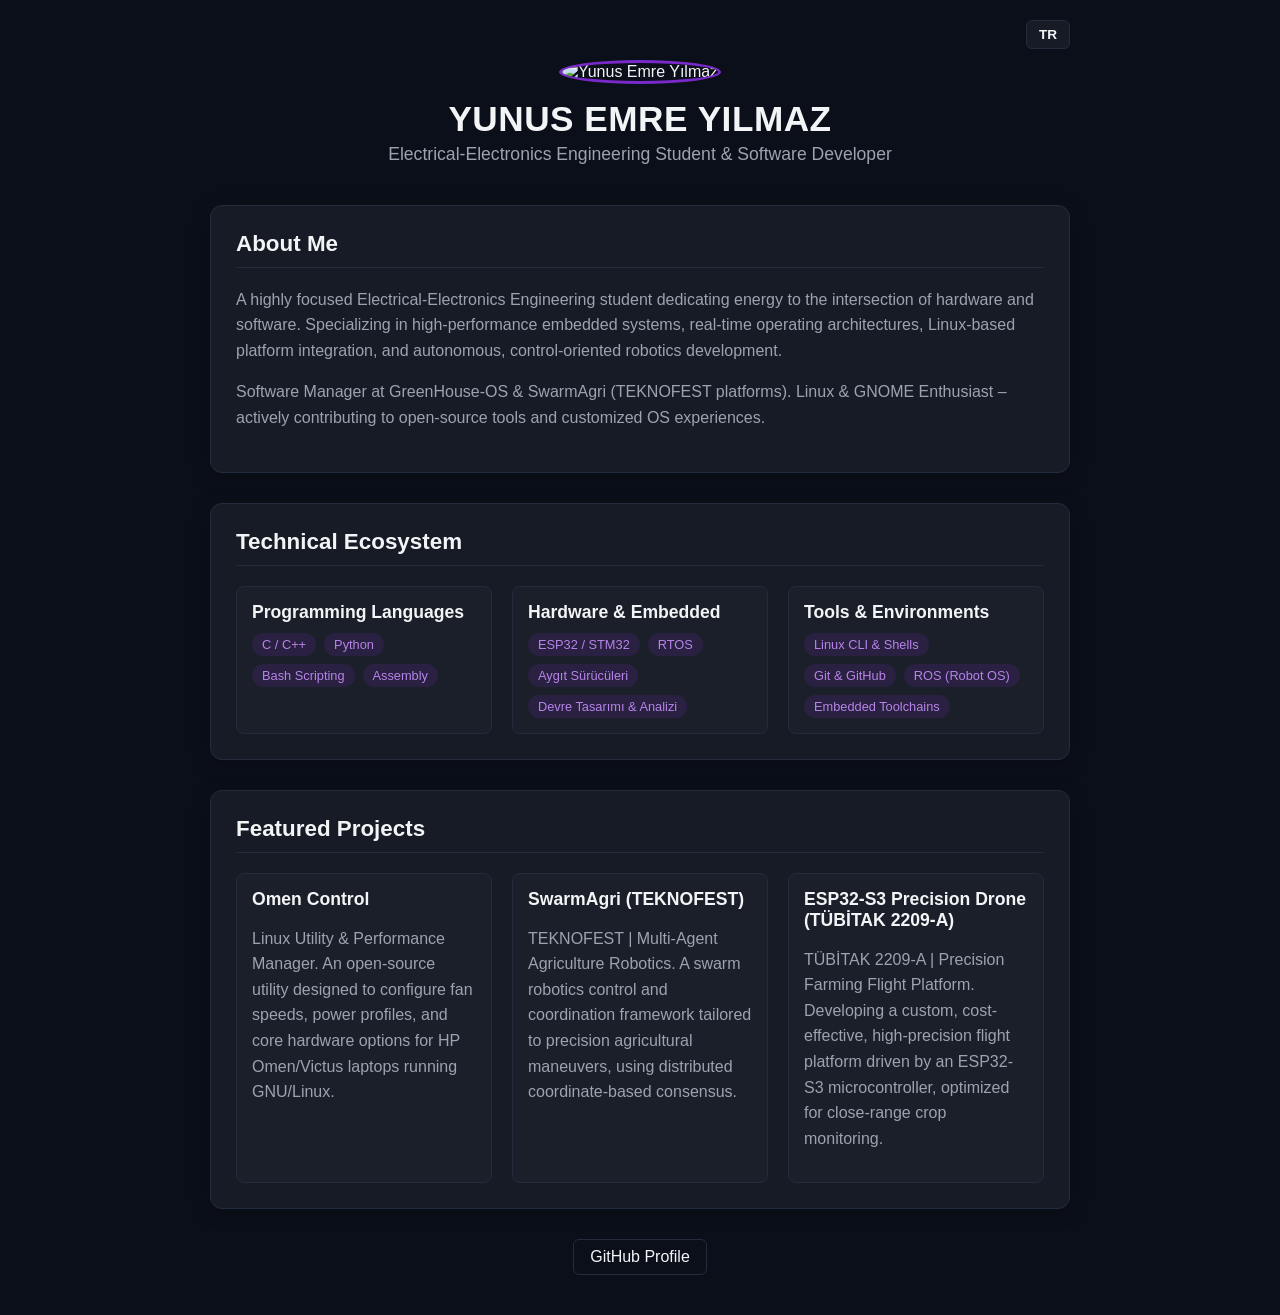
==== index.html @ 37451d48 "Update index.html" ====
<!DOCTYPE html>
<html lang="tr">
<head>
    <meta charset="UTF-8">
    <meta name="viewport" content="width=device-width, initial-scale=1.0">
    <title>Yunus Emre Yılmaz | Portfolyo</title>
    <style>
        :root {
            --bg-color: #0b0f19;
            --card-bg: #161b26;
            --accent-color: #7928ca;
            --text-main: #f3f4f6;
            --text-muted: #9ca3af;
            --border-color: #242b3d;
        }

        body {
            background-color: var(--bg-color);
            color: var(--text-main);
            font-family: 'Segoe UI', Tahoma, Geneva, Verdana, sans-serif;
            margin: 0;
            padding: 0;
            display: flex;
            justify-content: center;
        }

        .container {
            width: 100%;
            max-width: 900px;
            padding: 40px 20px;
            box-sizing: border-box;
            position: relative;
        }

        /* Language Switcher */
        .lang-switcher {
            position: absolute;
            top: 20px;
            right: 20px;
        }

        .lang-btn {
            background-color: var(--card-bg);
            color: var(--text-main);
            border: 1px solid var(--border-color);
            padding: 6px 12px;
            border-radius: 6px;
            cursor: pointer;
            font-weight: 600;
            font-size: 0.85rem;
            transition: all 0.2s;
        }

        .lang-btn:hover {
            border-color: var(--accent-color);
        }

        /* Hero / Header Section */
        header {
            text-align: center;
            margin-bottom: 40px;
            margin-top: 20px;
        }

        .profile-img {
            width: 120px;
            height: 120px;
            border-radius: 50%;
            border: 3px solid var(--accent-color);
            object-fit: cover;
        }

        h1 {
            font-size: 2.2rem;
            margin: 15px 0 5px 0;
            letter-spacing: 0.5px;
        }

        .subtitle {
            color: var(--text-muted);
            font-size: 1.1rem;
            margin-bottom: 25px;
        }

        /* Section Styling */
        section {
            background-color: var(--card-bg);
            border: 1px solid var(--border-color);
            border-radius: 12px;
            padding: 25px;
            margin-bottom: 30px;
            box-shadow: 0 4px 20px rgba(0, 0, 0, 0.2);
        }

        h2 {
            font-size: 1.4rem;
            border-bottom: 1px solid var(--border-color);
            padding-bottom: 10px;
            margin-top: 0;
            color: var(--text-main);
        }

        p {
            color: var(--text-muted);
            line-height: 1.6;
        }

        /* Grid Layouts */
        .grid {
            display: grid;
            grid-template-columns: repeat(auto-fit, minmax(250px, 1fr));
            gap: 20px;
            margin-top: 20px;
        }

        .card {
            background-color: rgba(255, 255, 255, 0.02);
            border: 1px solid var(--border-color);
            border-radius: 8px;
            padding: 15px;
            transition: transform 0.2s, border-color 0.2s;
        }

        .card:hover {
            transform: translateY(-3px);
            border-color: var(--accent-color);
        }

        .card h3 {
            margin: 0 0 10px 0;
            font-size: 1.1rem;
        }

        /* Badges / Tech Stack */
        .badge-list {
            display: flex;
            flex-wrap: wrap;
            gap: 8px;
            margin-top: 10px;
        }

        .badge {
            background-color: rgba(121, 40, 202, 0.15);
            color: #b784e8;
            padding: 4px 10px;
            border-radius: 20px;
            font-size: 0.8rem;
            font-weight: 500;
        }

        /* Footer Links */
        .links {
            display: flex;
            justify-content: center;
            gap: 15px;
            margin-top: 20px;
        }

        .links a {
            color: var(--text-main);
            text-decoration: none;
            font-weight: 500;
            padding: 8px 16px;
            border: 1px solid var(--border-color);
            border-radius: 6px;
            transition: background 0.2s;
        }

        .links a:hover {
            background-color: var(--accent-color);
            border-color: var(--accent-color);
        }
    </style>
</head>
<body>

<div class="container">
    <div class="lang-switcher">
        <button class="lang-btn" onclick="toggleLanguage()" id="langBtn">EN</button>
    </div>

    <header>
        <img src="https://github.com/yunusemreyl.png" alt="Yunus Emre Yılmaz" class="profile-img">
        <h1>YUNUS EMRE YILMAZ</h1>
        <div class="subtitle" id="subtitle">Elektrik-Elektronik Mühendisliği Öğrencisi & Yazılım Geliştirici</div>
    </header>

    <section id="about">
        <h2 id="title-about">Hakkımda</h2>
        <p id="desc-about-1">
            Donanım ve yazılımın kesişim noktasına odaklanmış bir Elektrik-Elektronik Mühendisliği öğrencisiyim. Yüksek performanslı gömülü sistemler, gerçek zamanlı işletim mimarileri (RTOS), Linux tabanlı platform entegrasyonu ve otonom, kontrol odaklı robotik geliştirme alanlarında çalışıyorum.
        </p>
        <p id="desc-about-2">
            <strong>GreenHouse-OS & SwarmAgri</strong> (TEKNOFEST platformları) bünyesinde Yazılım Sorumlusu olarak görev alıyor, açık kaynaklı araçlara ve özelleştirilmiş işletim sistemi deneyimlerine katkıda bulunuyorum.
        </p>
    </section>

    <section id="technical">
        <h2 id="title-tech">Teknik Uzmanlıklar</h2>
        <div class="grid">
            <div class="card">
                <h3 id="tech-lang">Programlama Dilleri</h3>
                <div class="badge-list">
                    <span class="badge">C / C++</span>
                    <span class="badge">Python</span>
                    <span class="badge">Bash Scripting</span>
                    <span class="badge">Assembly</span>
                </div>
            </div>
            <div class="card">
                <h3 id="tech-hw">Donanım & Gömülü</h3>
                <div class="badge-list">
                    <span class="badge">ESP32 / STM32</span>
                    <span class="badge">RTOS</span>
                    <span class="badge">Aygıt Sürücüleri</span>
                    <span class="badge">Devre Tasarımı & Analizi</span>
                </div>
            </div>
            <div class="card">
                <h3 id="tech-tools">Araçlar & Ortamlar</h3>
                <div class="badge-list">
                    <span class="badge">Linux CLI & Shells</span>
                    <span class="badge">Git & GitHub</span>
                    <span class="badge">ROS (Robot OS)</span>
                    <span class="badge">Embedded Toolchains</span>
                </div>
            </div>
        </div>
    </section>

    <section id="projects">
        <h2 id="title-projects">Öne Çıkan Projeler</h2>
        <div class="grid">
            <div class="card">
                <h3>Omen Control</h3>
                <p id="proj-omen">GNU/Linux üzerinde çalışan HP Omen/Victus dizüstü bilgisayarlar için fan hızlarını, güç profillerini ve temel donanım seçeneklerini yapılandırmak üzere tasarlanmış açık kaynaklı performans yönetim aracı.</p>
            </div>
            <div class="card">
                <h3>SwarmAgri (TEKNOFEST)</h3>
                <p id="proj-swarm">Dağıtık koordinat tabanlı fikir birliği (consensus) algoritmaları kullanan, hassas tarım manevraları için optimize edilmiş çoklu ajan (multi-agent) tarım robotiği kontrol ve koordinasyon çerçevesi.</p>
            </div>
            <div class="card">
                <h3>ESP32-S3 Precision Drone (TÜBİTAK 2209-A)</h3>
                <p id="proj-drone">Yakın mesafe ürün izleme ve hassas tarım operasyonları için geliştirilen, gücünü ESP32-S3 mikrodenetleyiciden alan, maliyet etkin ve yüksek hassasiyetli uçuş platformu.</p>
            </div>
        </div>
    </section>

    <footer>
        <div class="links">
            <a href="https://github.com/yunusemreyl" target="_blank" id="link-github">GitHub Profili</a>
        </div>
    </footer>
</div>

<script>
    const translations = {
        tr: {
            subtitle: "Elektrik-Elektronik Mühendisliği Öğrencisi & Yazılım Geliştirici",
            titleAbout: "Hakkımda",
            descAbout1: "Donanım ve yazılımın kesişim noktasına odaklanmış bir Elektrik-Elektronik Mühendisliği öğrencisiyim. Yüksek performanslı gömülü sistemler, gerçek zamanlı işletim mimarileri (RTOS), Linux tabanlı platform entegrasyonu ve otonom, kontrol odaklı robotik geliştirme alanlarında çalışıyorum.",
            descAbout2: "GreenHouse-OS & SwarmAgri (TEKNOFEST platformları) bünyesinde Yazılım Sorumlusu olarak görev alıyor, açık kaynaklı araçlara ve özelleştirilmiş işletim sistemi deneyimlerine katkıda bulunuyorum.",
            titleTech: "Teknik Uzmanlıklar",
            techLang: "Programlama Dilleri",
            techHw: "Donanım & Gömülü",
            techTools: "Araçlar & Ortamlar",
            titleProjects: "Öne Çıkan Projeler",
            projOmen: "GNU/Linux üzerinde çalışan HP Omen/Victus dizüstü bilgisayarlar için fan hızlarını, güç profillerini ve temel donanım seçeneklerini yapılandırmak üzere tasarlanmış açık kaynaklı performans yönetim aracı.",
            projSwarm: "Dağıtık koordinat tabanlı fikir birliği (consensus) algoritmaları kullanan, hassas tarım manevraları için optimize edilmiş çoklu ajan (multi-agent) tarım robotiği kontrol ve koordinasyon çerçevesi.",
            projDrone: "Yakın mesafe ürün izleme ve hassas tarım operasyonları için geliştirilen, gücünü ESP32-S3 mikrodenetleyiciden alan, maliyet etkin ve yüksek hassasiyetli uçuş platformu.",
            linkGithub: "GitHub Profili",
            btn: "EN"
        },
        en: {
            subtitle: "Electrical-Electronics Engineering Student & Software Developer",
            titleAbout: "About Me",
            descAbout1: "A highly focused Electrical-Electronics Engineering student dedicating energy to the intersection of hardware and software. Specializing in high-performance embedded systems, real-time operating architectures, Linux-based platform integration, and autonomous, control-oriented robotics development.",
            descAbout2: "Software Manager at GreenHouse-OS & SwarmAgri (TEKNOFEST platforms). Linux & GNOME Enthusiast – actively contributing to open-source tools and customized OS experiences.",
            titleTech: "Technical Ecosystem",
            techLang: "Programming Languages",
            techHw: "Hardware & Embedded",
            techTools: "Tools & Environments",
            titleProjects: "Featured Projects",
            projOmen: "Linux Utility & Performance Manager. An open-source utility designed to configure fan speeds, power profiles, and core hardware options for HP Omen/Victus laptops running GNU/Linux.",
            projSwarm: "TEKNOFEST | Multi-Agent Agriculture Robotics. A swarm robotics control and coordination framework tailored to precision agricultural maneuvers, using distributed coordinate-based consensus.",
            projDrone: "TÜBİTAK 2209-A | Precision Farming Flight Platform. Developing a custom, cost-effective, high-precision flight platform driven by an ESP32-S3 microcontroller, optimized for close-range crop monitoring.",
            linkGithub: "GitHub Profile",
            btn: "TR"
        }
    };

    let currentLang = 'tr';

    function updateDOM(lang) {
        document.getElementById('subtitle').innerText = translations[lang].subtitle;
        document.getElementById('title-about').innerText = translations[lang].titleAbout;
        document.getElementById('desc-about-1').innerText = translations[lang].descAbout1;
        document.getElementById('desc-about-2').innerHTML = translations[lang].descAbout2;
        document.getElementById('title-tech').innerText = translations[lang].titleTech;
        document.getElementById('tech-lang').innerText = translations[lang].techLang;
        document.getElementById('tech-hw').innerText = translations[lang].techHw;
        document.getElementById('tech-tools').innerText = translations[lang].techTools;
        document.getElementById('title-projects').innerText = translations[lang].titleProjects;
        document.getElementById('proj-omen').innerText = translations[lang].projOmen;
        document.getElementById('proj-swarm').innerText = translations[lang].projSwarm;
        document.getElementById('proj-drone').innerText = translations[lang].projDrone;
        document.getElementById('link-github').innerText = translations[lang].linkGithub;
        document.getElementById('langBtn').innerText = translations[lang].btn;
        document.documentElement.lang = lang;
    }

    function toggleLanguage() {
        currentLang = currentLang === 'tr' ? 'en' : 'tr';
        updateDOM(currentLang);
    }

    // Tarayıcı dilini algıla (İlk açılışta çalışır)
    window.onload = function() {
        const userLang = navigator.language || navigator.userLanguage;
        if (userLang.startsWith('tr')) {
            currentLang = 'tr';
        } else {
            currentLang = 'en';
        }
        updateDOM(currentLang);
    };
</script>

</body>
</html>
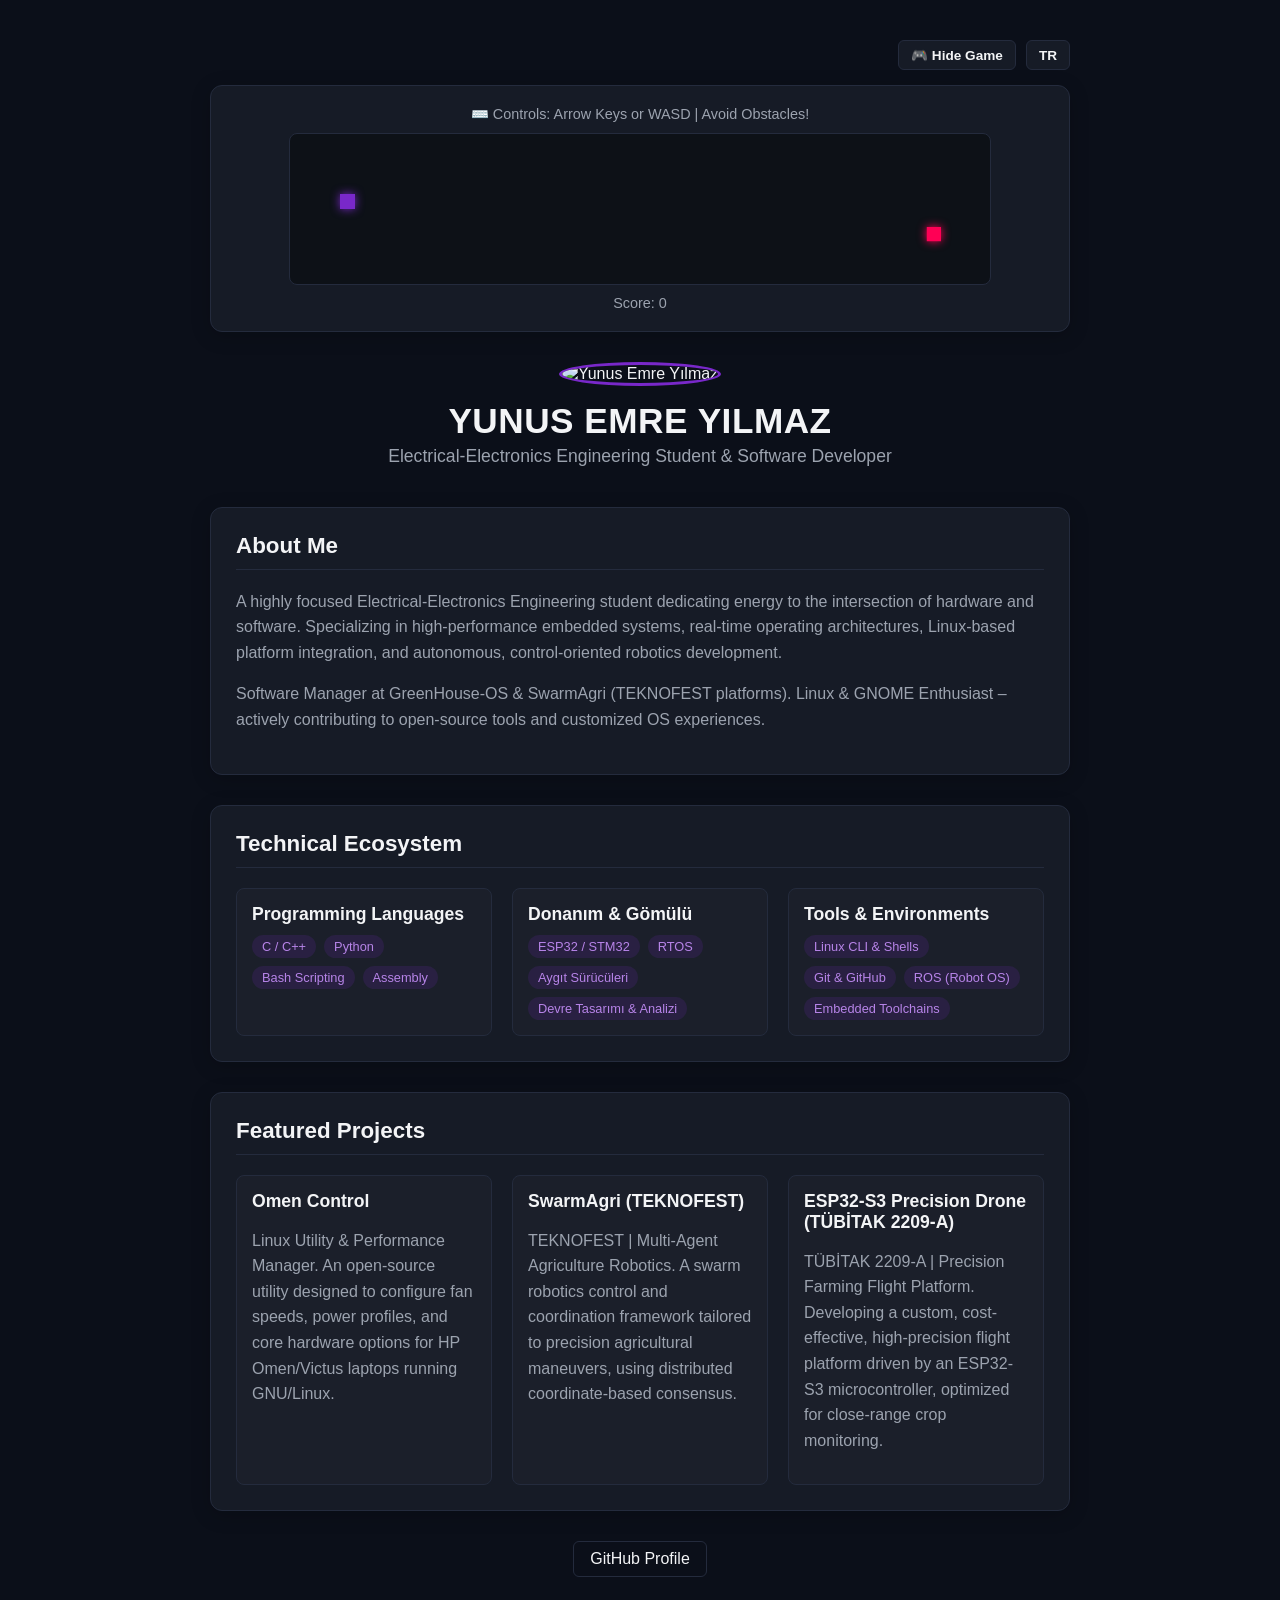
==== commit a881b180: "Refactor language switcher to top controls" ====
--- a/index.html
+++ b/index.html
@@ -32,14 +32,15 @@
             position: relative;
         }
 
-        /* Language Switcher */
-        .lang-switcher {
-            position: absolute;
-            top: 20px;
-            right: 20px;
-        }
-
-        .lang-btn {
+        /* Top Controls */
+        .top-controls {
+            display: flex;
+            justify-content: flex-end;
+            gap: 10px;
+            margin-bottom: 15px;
+        }
+
+        .btn-ui {
             background-color: var(--card-bg);
             color: var(--text-main);
             border: 1px solid var(--border-color);
@@ -51,15 +52,40 @@
             transition: all 0.2s;
         }
 
-        .lang-btn:hover {
+        .btn-ui:hover {
             border-color: var(--accent-color);
+        }
+
+        /* Game Container */
+        #game-container {
+            background-color: var(--card-bg);
+            border: 1px solid var(--border-color);
+            border-radius: 12px;
+            padding: 15px;
+            margin-bottom: 30px;
+            text-align: center;
+            box-shadow: 0 4px 20px rgba(0, 0, 0, 0.2);
+        }
+
+        #gameCanvas {
+            background: #0d1117;
+            border-radius: 8px;
+            border: 1px solid var(--border-color);
+            display: block;
+            margin: 10px auto;
+            max-width: 100%;
+        }
+
+        .game-info {
+            font-size: 0.9rem;
+            color: var(--text-muted);
+            margin: 5px 0;
         }
 
         /* Hero / Header Section */
         header {
             text-align: center;
             margin-bottom: 40px;
-            margin-top: 20px;
         }
 
         .profile-img {
@@ -131,7 +157,7 @@
             font-size: 1.1rem;
         }
 
-        /* Badges / Tech Stack */
+        /* Badges */
         .badge-list {
             display: flex;
             flex-wrap: wrap;
@@ -148,7 +174,6 @@
             font-weight: 500;
         }
 
-        /* Footer Links */
         .links {
             display: flex;
             justify-content: center;
@@ -175,8 +200,15 @@
 <body>
 
 <div class="container">
-    <div class="lang-switcher">
-        <button class="lang-btn" onclick="toggleLanguage()" id="langBtn">EN</button>
+    <div class="top-controls">
+        <button class="btn-ui" onclick="toggleGame()" id="gameToggleBtn">🎮 Oyunu Gizle</button>
+        <button class="btn-ui" onclick="toggleLanguage()" id="langBtn">EN</button>
+    </div>
+
+    <div id="game-container">
+        <div class="game-info" id="game-instructions">⌨️ Kontrol: Yön Okları veya WASD | Engellerden Kaç!</div>
+        <canvas id="gameCanvas" width="700" height="150"></canvas>
+        <div class="game-info"><span id="game-score-text">Skor</span>: <span id="score">0</span></div>
     </div>
 
     <header>
@@ -208,7 +240,7 @@
                 </div>
             </div>
             <div class="card">
-                <h3 id="tech-hw">Donanım & Gömülü</h3>
+                <h3>Donanım & Gömülü</h3>
                 <div class="badge-list">
                     <span class="badge">ESP32 / STM32</span>
                     <span class="badge">RTOS</span>
@@ -254,6 +286,7 @@
 </div>
 
 <script>
+    // --- Çeviri Verileri ---
     const translations = {
         tr: {
             subtitle: "Elektrik-Elektronik Mühendisliği Öğrencisi & Yazılım Geliştirici",
@@ -262,13 +295,16 @@
             descAbout2: "GreenHouse-OS & SwarmAgri (TEKNOFEST platformları) bünyesinde Yazılım Sorumlusu olarak görev alıyor, açık kaynaklı araçlara ve özelleştirilmiş işletim sistemi deneyimlerine katkıda bulunuyorum.",
             titleTech: "Teknik Uzmanlıklar",
             techLang: "Programlama Dilleri",
-            techHw: "Donanım & Gömülü",
             techTools: "Araçlar & Ortamlar",
             titleProjects: "Öne Çıkan Projeler",
             projOmen: "GNU/Linux üzerinde çalışan HP Omen/Victus dizüstü bilgisayarlar için fan hızlarını, güç profillerini ve temel donanım seçeneklerini yapılandırmak üzere tasarlanmış açık kaynaklı performans yönetim aracı.",
             projSwarm: "Dağıtık koordinat tabanlı fikir birliği (consensus) algoritmaları kullanan, hassas tarım manevraları için optimize edilmiş çoklu ajan (multi-agent) tarım robotiği kontrol ve koordinasyon çerçevesi.",
             projDrone: "Yakın mesafe ürün izleme ve hassas tarım operasyonları için geliştirilen, gücünü ESP32-S3 mikrodenetleyiciden alan, maliyet etkin ve yüksek hassasiyetli uçuş platformu.",
             linkGithub: "GitHub Profili",
+            gameShow: "🎮 Oyunu Göster",
+            gameHide: "🎮 Oyunu Gizle",
+            gameInstructions: "⌨️ Kontrol: Yön Okları veya WASD | Engellerden Kaç!",
+            gameScoreText: "Skor",
             btn: "EN"
         },
         en: {
@@ -278,13 +314,16 @@
             descAbout2: "Software Manager at GreenHouse-OS & SwarmAgri (TEKNOFEST platforms). Linux & GNOME Enthusiast – actively contributing to open-source tools and customized OS experiences.",
             titleTech: "Technical Ecosystem",
             techLang: "Programming Languages",
-            techHw: "Hardware & Embedded",
             techTools: "Tools & Environments",
             titleProjects: "Featured Projects",
             projOmen: "Linux Utility & Performance Manager. An open-source utility designed to configure fan speeds, power profiles, and core hardware options for HP Omen/Victus laptops running GNU/Linux.",
             projSwarm: "TEKNOFEST | Multi-Agent Agriculture Robotics. A swarm robotics control and coordination framework tailored to precision agricultural maneuvers, using distributed coordinate-based consensus.",
             projDrone: "TÜBİTAK 2209-A | Precision Farming Flight Platform. Developing a custom, cost-effective, high-precision flight platform driven by an ESP32-S3 microcontroller, optimized for close-range crop monitoring.",
             linkGithub: "GitHub Profile",
+            gameShow: "🎮 Show Game",
+            gameHide: "🎮 Hide Game",
+            gameInstructions: "⌨️ Controls: Arrow Keys or WASD | Avoid Obstacles!",
+            gameScoreText: "Score",
             btn: "TR"
         }
     };
@@ -298,13 +337,23 @@
         document.getElementById('desc-about-2').innerHTML = translations[lang].descAbout2;
         document.getElementById('title-tech').innerText = translations[lang].titleTech;
         document.getElementById('tech-lang').innerText = translations[lang].techLang;
-        document.getElementById('tech-hw').innerText = translations[lang].techHw;
         document.getElementById('tech-tools').innerText = translations[lang].techTools;
         document.getElementById('title-projects').innerText = translations[lang].titleProjects;
         document.getElementById('proj-omen').innerText = translations[lang].projOmen;
         document.getElementById('proj-swarm').innerText = translations[lang].projSwarm;
         document.getElementById('proj-drone').innerText = translations[lang].projDrone;
         document.getElementById('link-github').innerText = translations[lang].linkGithub;
+        document.getElementById('game-instructions').innerText = translations[lang].gameInstructions;
+        document.getElementById('game-score-text').innerText = translations[lang].gameScoreText;
+        
+        const gameContainer = document.getElementById('game-container');
+        const toggleBtn = document.getElementById('gameToggleBtn');
+        if (gameContainer.style.display === 'none') {
+            toggleBtn.innerText = translations[lang].gameShow;
+        } else {
+            toggleBtn.innerText = translations[lang].gameHide;
+        }
+        
         document.getElementById('langBtn').innerText = translations[lang].btn;
         document.documentElement.lang = lang;
     }
@@ -314,15 +363,99 @@
         updateDOM(currentLang);
     }
 
-    // Tarayıcı dilini algıla (İlk açılışta çalışır)
+    function toggleGame() {
+        const gameContainer = document.getElementById('game-container');
+        const toggleBtn = document.getElementById('gameToggleBtn');
+        if (gameContainer.style.display === 'none') {
+            gameContainer.style.display = 'block';
+            toggleBtn.innerText = translations[currentLang].gameHide;
+        } else {
+            gameContainer.style.display = 'none';
+            toggleBtn.innerText = translations[currentLang].gameShow;
+        }
+    }
+
+    // --- Oyun Motoru (Canvas) ---
+    const canvas = document.getElementById("gameCanvas");
+    const ctx = canvas.getContext("2d");
+
+    let player = { x: 50, y: 60, width: 15, height: 15, speed: 4 };
+    let obstacles = [];
+    let score = 0;
+    let gameInterval;
+    let keys = {};
+
+    window.addEventListener("keydown", (e) => { 
+        if(["ArrowUp","ArrowDown","ArrowLeft","ArrowRight"," "].includes(e.key)) e.preventDefault();
+        keys[e.key.toLowerCase()] = true; 
+    });
+    window.addEventListener("keyup", (e) => { keys[e.key.toLowerCase()] = false; });
+
+    function spawnObstacle() {
+        let size = Math.random() * 20 + 10;
+        obstacles.push({
+            x: canvas.width,
+            y: Math.random() * (canvas.height - size),
+            width: size,
+            height: size,
+            speed: Math.random() * 2 + 3 + (score / 10)
+        });
+    }
+
+    function updateGame() {
+        // Oyuncu Hareketi
+        if (keys["arrowup"] || keys["w"]) player.y = Math.max(0, player.y - player.speed);
+        if (keys["arrowdown"] || keys["s"]) player.y = Math.min(canvas.height - player.height, player.y + player.speed);
+        if (keys["arrowleft"] || keys["a"]) player.x = Math.max(0, player.x - player.speed);
+        if (keys["arrowright"] || keys["d"]) player.x = Math.min(canvas.width - player.width, player.x + player.speed);
+
+        ctx.clearRect(0, 0, canvas.width, canvas.height);
+
+        // Oyuncuyu Çiz (Neon Mor Kare)
+        ctx.fillStyle = "#7928ca";
+        ctx.shadowBlur = 10;
+        ctx.shadowColor = "#7928ca";
+        ctx.fillRect(player.x, player.y, player.width, player.height);
+
+        // Engelleri Güncelle ve Çiz
+        ctx.fillStyle = "#ff0055";
+        ctx.shadowColor = "#ff0055";
+        
+        for (let i = obstacles.length - 1; i >= 0; i--) {
+            obstacles[i].x -= obstacles[i].speed;
+            ctx.fillRect(obstacles[i].x, obstacles[i].y, obstacles[i].width, obstacles[i].height);
+
+            // Çarpışma Testi
+            if (player.x < obstacles[i].x + obstacles[i].width &&
+                player.x + player.width > obstacles[i].x &&
+                player.y < obstacles[i].y + obstacles[i].height &&
+                player.y + player.height > obstacles[i].y) {
+                // Reset
+                score = 0;
+                obstacles = [];
+                player.x = 50;
+                player.y = 60;
+            }
+
+            // Ekrandan çıkanları sil ve skor ekle
+            if (obstacles[i] && obstacles[i].x + obstacles[i].width < 0) {
+                obstacles.splice(i, 1);
+                score++;
+                document.getElementById("score").innerText = score;
+            }
+        }
+        ctx.shadowBlur = 0; // Reset shadow
+    }
+
+    // Başlangıç Ayarları
     window.onload = function() {
         const userLang = navigator.language || navigator.userLanguage;
-        if (userLang.startsWith('tr')) {
-            currentLang = 'tr';
-        } else {
-            currentLang = 'en';
-        }
+        currentLang = userLang.startsWith('tr') ? 'tr' : 'en';
         updateDOM(currentLang);
+        
+        // Oyunu başlat
+        setInterval(spawnObstacle, 1000);
+        setInterval(updateGame, 1000 / 60);
     };
 </script>
 
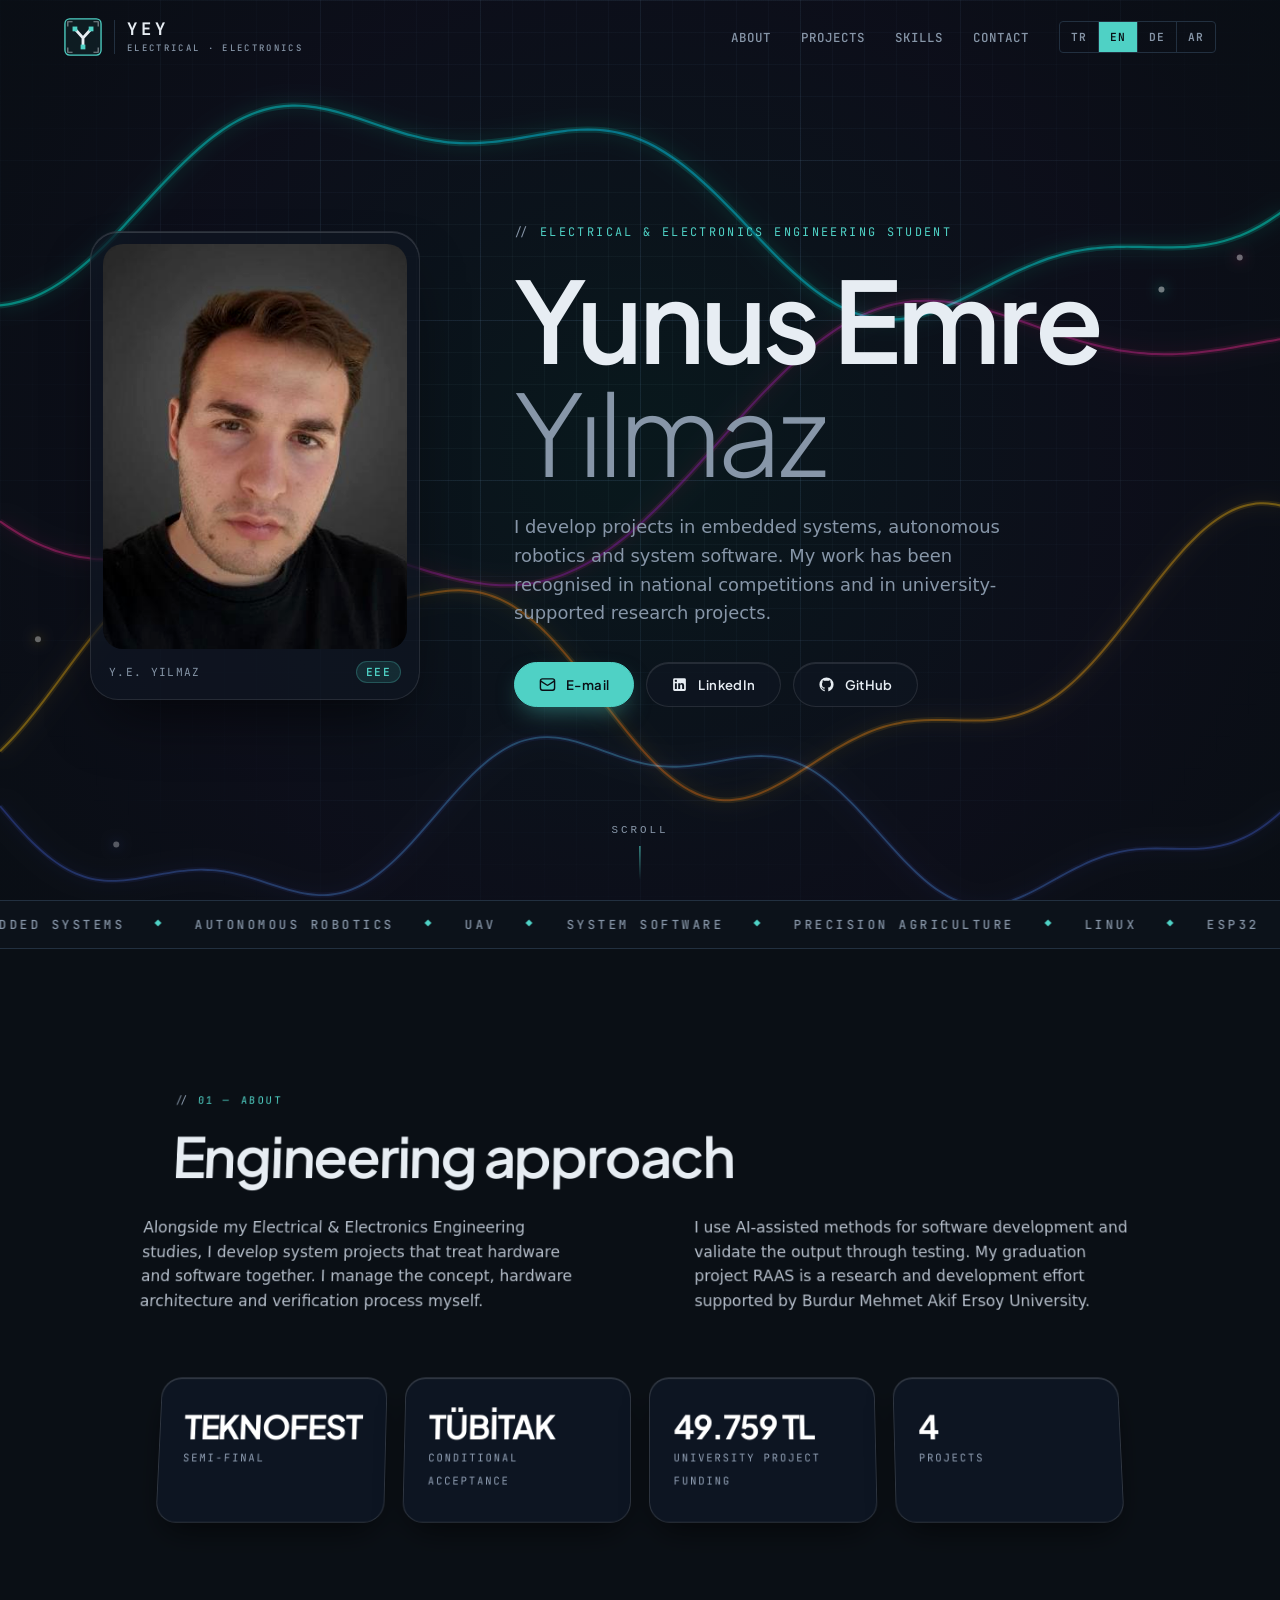
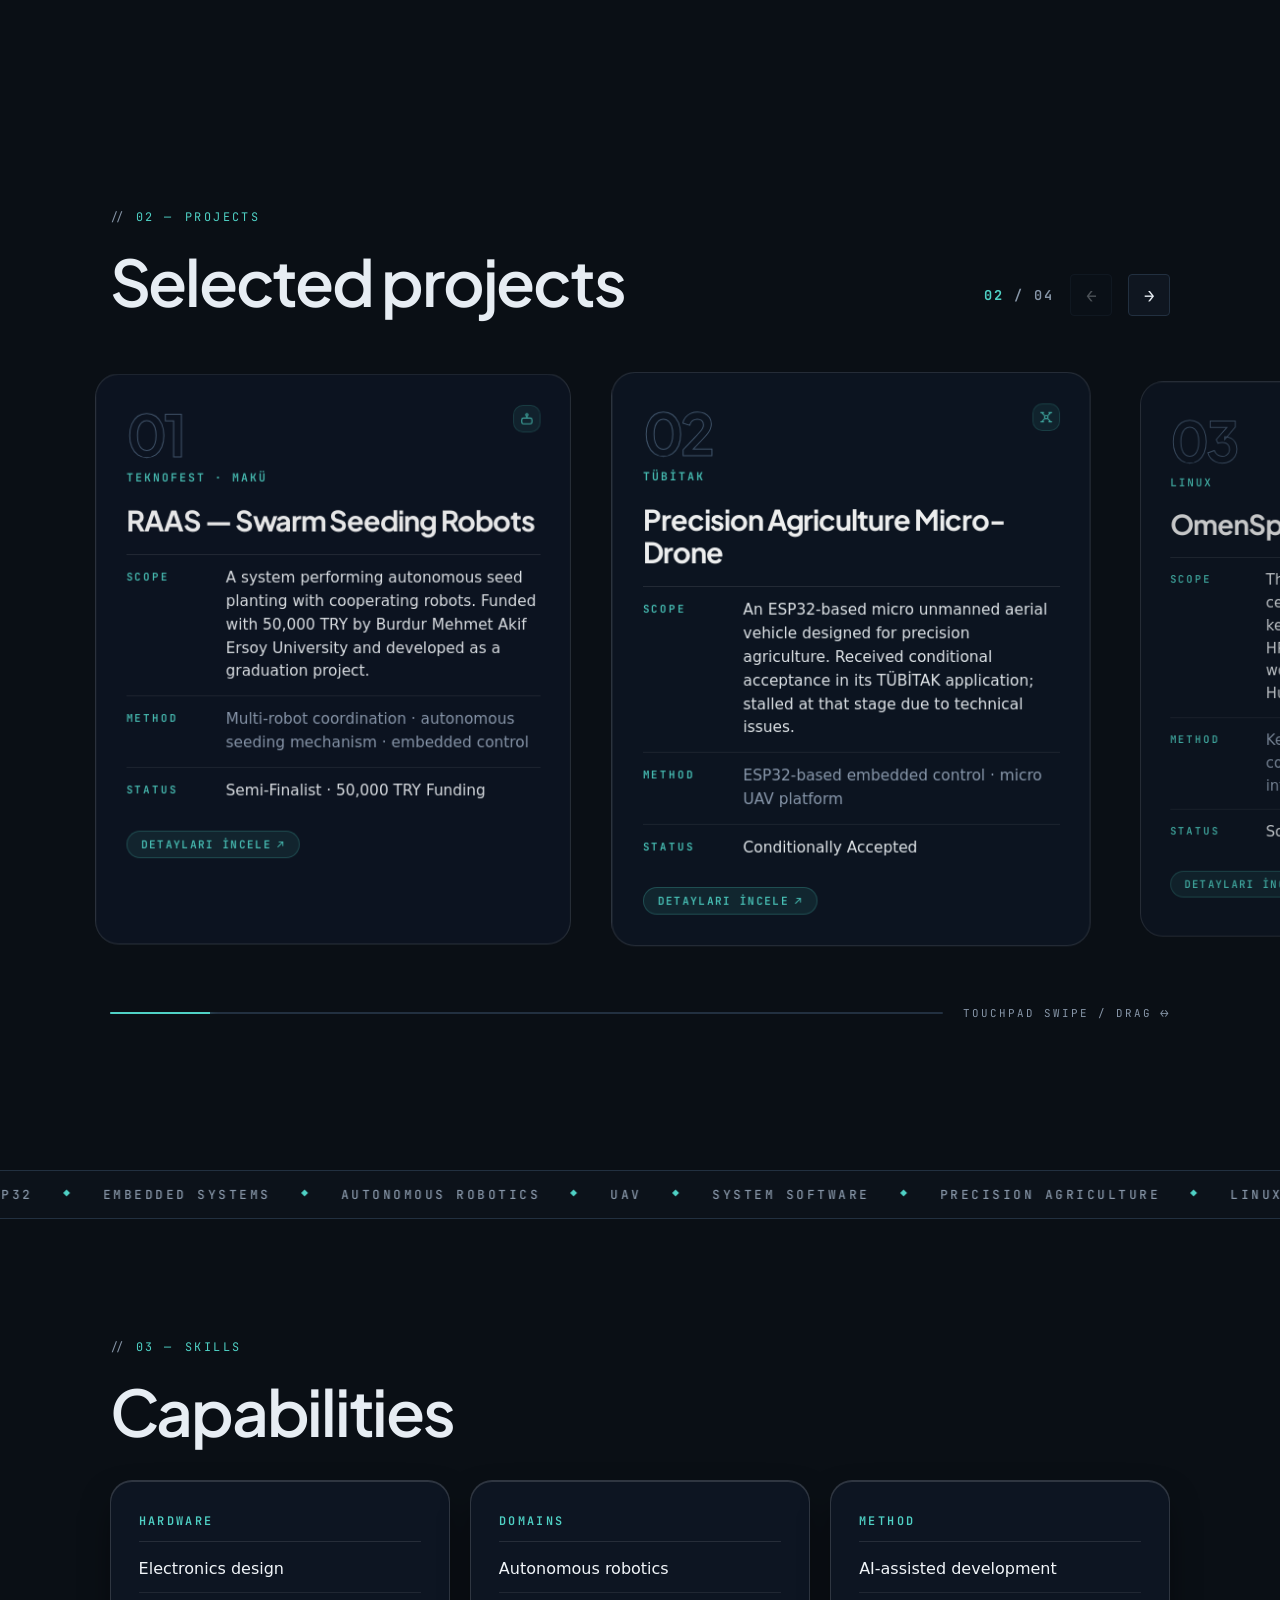
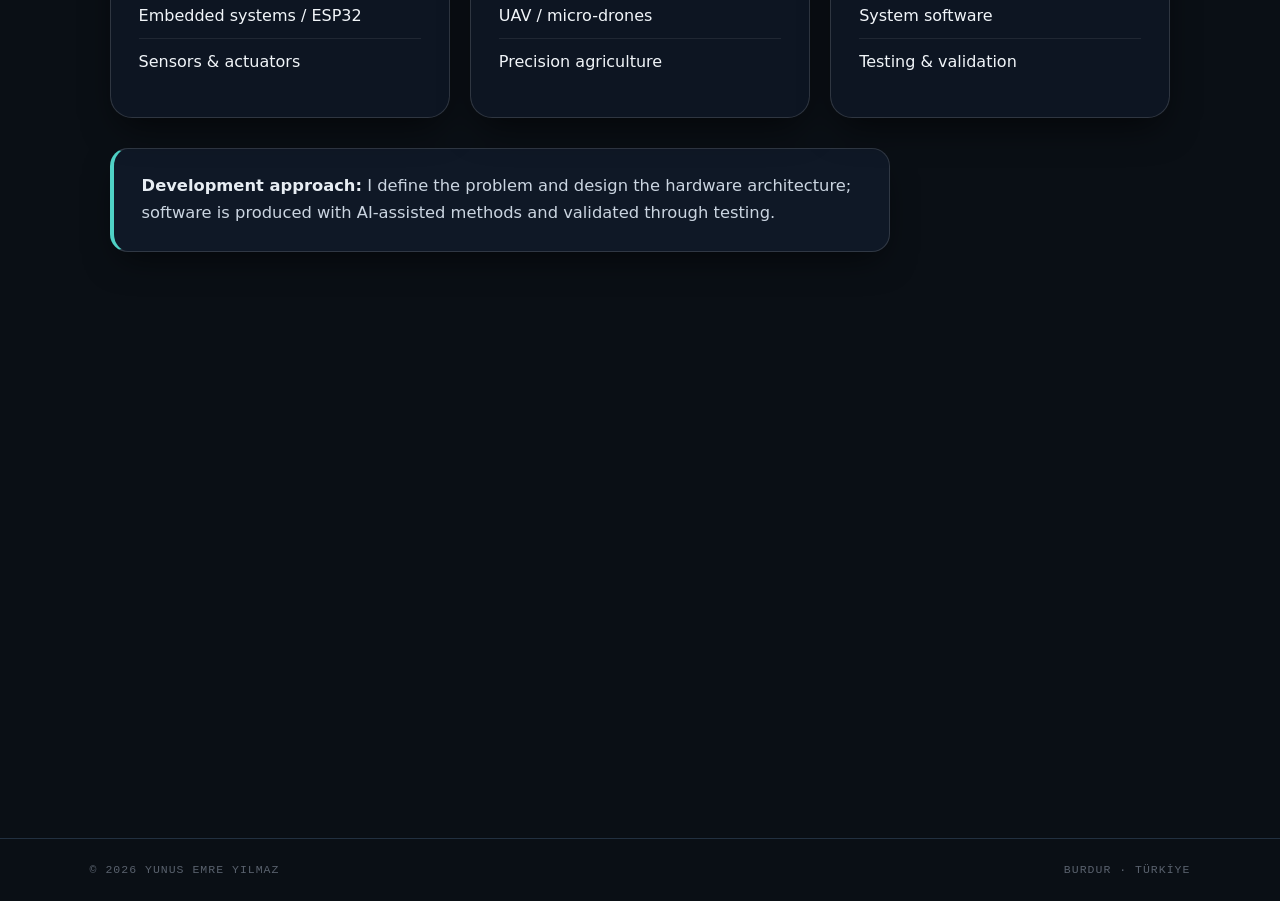
==== commit c4d95f2a: "Redesign portfolio: Modern engineering aesthetics, directional glide kinematics, 4-language support," ====
--- a/index.html
+++ b/index.html
@@ -1,463 +1,1004 @@
 <!DOCTYPE html>
 <html lang="tr">
 <head>
-    <meta charset="UTF-8">
-    <meta name="viewport" content="width=device-width, initial-scale=1.0">
-    <title>Yunus Emre Yılmaz | Portfolyo</title>
-    <style>
-        :root {
-            --bg-color: #0b0f19;
-            --card-bg: #161b26;
-            --accent-color: #7928ca;
-            --text-main: #f3f4f6;
-            --text-muted: #9ca3af;
-            --border-color: #242b3d;
-        }
-
-        body {
-            background-color: var(--bg-color);
-            color: var(--text-main);
-            font-family: 'Segoe UI', Tahoma, Geneva, Verdana, sans-serif;
-            margin: 0;
-            padding: 0;
-            display: flex;
-            justify-content: center;
-        }
-
-        .container {
-            width: 100%;
-            max-width: 900px;
-            padding: 40px 20px;
-            box-sizing: border-box;
-            position: relative;
-        }
-
-        /* Top Controls */
-        .top-controls {
-            display: flex;
-            justify-content: flex-end;
-            gap: 10px;
-            margin-bottom: 15px;
-        }
-
-        .btn-ui {
-            background-color: var(--card-bg);
-            color: var(--text-main);
-            border: 1px solid var(--border-color);
-            padding: 6px 12px;
-            border-radius: 6px;
-            cursor: pointer;
-            font-weight: 600;
-            font-size: 0.85rem;
-            transition: all 0.2s;
-        }
-
-        .btn-ui:hover {
-            border-color: var(--accent-color);
-        }
-
-        /* Game Container */
-        #game-container {
-            background-color: var(--card-bg);
-            border: 1px solid var(--border-color);
-            border-radius: 12px;
-            padding: 15px;
-            margin-bottom: 30px;
-            text-align: center;
-            box-shadow: 0 4px 20px rgba(0, 0, 0, 0.2);
-        }
-
-        #gameCanvas {
-            background: #0d1117;
-            border-radius: 8px;
-            border: 1px solid var(--border-color);
-            display: block;
-            margin: 10px auto;
-            max-width: 100%;
-        }
-
-        .game-info {
-            font-size: 0.9rem;
-            color: var(--text-muted);
-            margin: 5px 0;
-        }
-
-        /* Hero / Header Section */
-        header {
-            text-align: center;
-            margin-bottom: 40px;
-        }
-
-        .profile-img {
-            width: 120px;
-            height: 120px;
-            border-radius: 50%;
-            border: 3px solid var(--accent-color);
-            object-fit: cover;
-        }
-
-        h1 {
-            font-size: 2.2rem;
-            margin: 15px 0 5px 0;
-            letter-spacing: 0.5px;
-        }
-
-        .subtitle {
-            color: var(--text-muted);
-            font-size: 1.1rem;
-            margin-bottom: 25px;
-        }
-
-        /* Section Styling */
-        section {
-            background-color: var(--card-bg);
-            border: 1px solid var(--border-color);
-            border-radius: 12px;
-            padding: 25px;
-            margin-bottom: 30px;
-            box-shadow: 0 4px 20px rgba(0, 0, 0, 0.2);
-        }
-
-        h2 {
-            font-size: 1.4rem;
-            border-bottom: 1px solid var(--border-color);
-            padding-bottom: 10px;
-            margin-top: 0;
-            color: var(--text-main);
-        }
-
-        p {
-            color: var(--text-muted);
-            line-height: 1.6;
-        }
-
-        /* Grid Layouts */
-        .grid {
-            display: grid;
-            grid-template-columns: repeat(auto-fit, minmax(250px, 1fr));
-            gap: 20px;
-            margin-top: 20px;
-        }
-
-        .card {
-            background-color: rgba(255, 255, 255, 0.02);
-            border: 1px solid var(--border-color);
-            border-radius: 8px;
-            padding: 15px;
-            transition: transform 0.2s, border-color 0.2s;
-        }
-
-        .card:hover {
-            transform: translateY(-3px);
-            border-color: var(--accent-color);
-        }
-
-        .card h3 {
-            margin: 0 0 10px 0;
-            font-size: 1.1rem;
-        }
-
-        /* Badges */
-        .badge-list {
-            display: flex;
-            flex-wrap: wrap;
-            gap: 8px;
-            margin-top: 10px;
-        }
-
-        .badge {
-            background-color: rgba(121, 40, 202, 0.15);
-            color: #b784e8;
-            padding: 4px 10px;
-            border-radius: 20px;
-            font-size: 0.8rem;
-            font-weight: 500;
-        }
-
-        .links {
-            display: flex;
-            justify-content: center;
-            gap: 15px;
-            margin-top: 20px;
-        }
-
-        .links a {
-            color: var(--text-main);
-            text-decoration: none;
-            font-weight: 500;
-            padding: 8px 16px;
-            border: 1px solid var(--border-color);
-            border-radius: 6px;
-            transition: background 0.2s;
-        }
-
-        .links a:hover {
-            background-color: var(--accent-color);
-            border-color: var(--accent-color);
-        }
-    </style>
+<meta charset="UTF-8">
+<meta name="viewport" content="width=device-width, initial-scale=1.0, viewport-fit=cover">
+<title>Yunus Emre Yılmaz</title>
+<meta name="description" content="Yunus Emre Yılmaz – Electrical & Electronics Engineering student. Embedded systems, autonomous robotics and system software.">
+<meta name="theme-color" content="#0a0f15">
+<link rel="preconnect" href="https://fonts.googleapis.com">
+<link rel="preconnect" href="https://fonts.gstatic.com" crossorigin>
+<link href="https://fonts.googleapis.com/css2?family=Plus+Jakarta+Sans:ital,wght@0,300;0,400;0,500;0,600;0,700;0,800;1,400&family=JetBrains+Mono:wght@400;500;600&display=swap" rel="stylesheet">
+<style>
+:root{--bg:#0a0f15;--panel:#0f1620;--txt:#e7edf3;--mut:#8796a8;--line:#223040;--acc:#4fd1c5;--spring:cubic-bezier(.26,1.32,.4,1);--sans:'Plus Jakarta Sans',-apple-system,BlinkMacSystemFont,'Segoe UI',Roboto,sans-serif;--mono:'JetBrains Mono',Consolas,monospace;--pad:7vw}
+*{box-sizing:border-box;margin:0;padding:0;-webkit-tap-highlight-color:transparent}
+html{scroll-behavior:smooth;overflow-x:clip}
+body{background:var(--bg);color:var(--txt);font-family:'Segoe UI',system-ui,-apple-system,Roboto,sans-serif;-webkit-font-smoothing:antialiased;line-height:1.6;overflow-x:clip}
+a{color:inherit;text-decoration:none}
+#rings{position:fixed;inset:0;width:100%;height:100%;z-index:-1}
+body::before{content:"";position:fixed;inset:0;z-index:-2;pointer-events:none;background-image:linear-gradient(rgba(120,165,205,.05) 1px,transparent 1px),linear-gradient(90deg,rgba(120,165,205,.05) 1px,transparent 1px),linear-gradient(rgba(120,165,205,.09) 1px,transparent 1px),linear-gradient(90deg,rgba(120,165,205,.09) 1px,transparent 1px);background-size:32px 32px,32px 32px,160px 160px,160px 160px;background-position:var(--gx,0) var(--gy,0),var(--gx,0) var(--gy,0),var(--gx,0) var(--gy,0),var(--gx,0) var(--gy,0);-webkit-mask-image:radial-gradient(ellipse at 50% 35%,#000 25%,transparent 85%);mask-image:radial-gradient(ellipse at 50% 35%,#000 25%,transparent 85%)}
+/* Modern Glass Card Styles */
+.fact,.col,.pcard,.ph{position:relative}
+#bar{position:fixed;top:0;left:0;height:2px;width:0;background:var(--acc);z-index:60}
+section,.mqw{position:relative}
+
+/* ---------- header / menu ---------- */
+header{position:fixed;top:0;left:0;right:0;z-index:50;display:flex;justify-content:space-between;align-items:center;padding:calc(18px + env(safe-area-inset-top)) max(5vw,env(safe-area-inset-left)) 18px;transition:background .35s,border-color .35s;border-bottom:1px solid transparent}
+header.s{background:rgba(10,15,21,.94);border-color:var(--line)}
+.logo{display:flex;align-items:center;gap:12px}
+.logo .mark{width:38px;height:38px;display:block;flex:none}
+.logo .wm{font:700 1.08rem var(--mono);letter-spacing:.24em;color:var(--txt);padding-left:12px;border-left:1px solid var(--line);line-height:1}
+.logo .wm small{display:block;font:500 .56rem var(--mono);letter-spacing:.26em;color:var(--mut);margin-top:5px}
+.logo .nd{animation:nd 3s ease-in-out infinite}.logo .nd:nth-of-type(2){animation-delay:1s}
+@keyframes nd{50%{opacity:.25}}
+nav{display:flex;align-items:center;gap:30px}
+nav a{font:500 .78rem var(--mono);letter-spacing:.08em;text-transform:uppercase;color:var(--mut);transition:color .25s}
+nav a:hover{color:var(--txt)}
+.lang{display:flex;border:1px solid var(--line);border-radius:4px;overflow:hidden}
+.lang button{background:none;border:0;border-right:1px solid var(--line);font:600 .7rem var(--mono);padding:8px 11px;cursor:pointer;color:var(--mut);letter-spacing:1px;transition:.2s}.lang button:last-child{border-right:0}.lang button:hover{color:var(--txt)}
+.lang button.on{background:var(--acc);color:#0a0f15}
+#burger{display:none;width:44px;height:44px;background:none;border:0;cursor:pointer;position:relative;z-index:70}
+#burger i{position:absolute;left:11px;right:11px;height:2px;background:var(--txt);transition:.4s var(--spring)}
+#burger i:nth-child(1){top:16px}#burger i:nth-child(2){top:26px}
+#burger.open i:nth-child(1){top:21px;transform:rotate(45deg)}
+#burger.open i:nth-child(2){top:21px;transform:rotate(-45deg)}
+#menu{position:fixed;inset:0;z-index:60;background:rgba(10,15,21,.98);display:flex;flex-direction:column;justify-content:center;padding:0 9vw;clip-path:circle(0 at calc(100% - 40px) 40px);transition:clip-path .7s cubic-bezier(.7,0,.2,1);visibility:hidden}
+#menu.open{clip-path:circle(150% at calc(100% - 40px) 40px);visibility:visible}
+#menu a{font:600 clamp(2.2rem,10vw,3.6rem)/1.3 var(--sans);letter-spacing:-.02em;transform:translateY(40px);opacity:0;transition:transform .7s var(--spring),opacity .5s}
+#menu.open a{transform:none;opacity:1}
+#menu.open a:nth-child(1){transition-delay:.25s}#menu.open a:nth-child(2){transition-delay:.33s}#menu.open a:nth-child(3){transition-delay:.41s}#menu.open a:nth-child(4){transition-delay:.49s}
+#menu .lang{margin-top:34px}
+#menu .lang{align-self:flex-start}#menu .lang button{font-size:.9rem;padding:11px 16px}
+@media(max-width:900px){nav>a,nav>.lang{display:none}#burger{display:block}}
+
+/* ---------- type ---------- */
+.lbl{font:.74rem var(--mono);letter-spacing:.2em;color:var(--acc);text-transform:uppercase;margin-bottom:22px;display:flex;align-items:center;gap:12px}
+.lbl::before{content:"//";color:var(--mut);letter-spacing:0}
+h1,h2,h3,.big{font-family:var(--sans);font-weight:600;letter-spacing:-.035em}
+h2{font-size:clamp(2rem,5vw,4rem);line-height:1.08;margin-bottom:34px}
+.btns{display:flex;gap:12px;flex-wrap:wrap}
+.btn{display:inline-flex;align-items:center;gap:10px;padding:13px 24px;border:1px solid rgba(255,255,255,.1);border-radius:999px;font:600 .82rem var(--sans);letter-spacing:.03em;transition:all .3s var(--spring);background:rgba(15,22,34,.7);backdrop-filter:blur(16px);-webkit-backdrop-filter:blur(16px);box-shadow:inset 0 1px 0 rgba(255,255,255,.1)}
+.btn .btn-ic{width:17px;height:17px;flex:none;transition:transform .25s var(--spring)}
+.btn:hover{border-color:var(--acc);color:var(--acc);transform:translateY(-2px);box-shadow:0 12px 28px -10px rgba(79,209,197,.35),inset 0 1px 0 rgba(255,255,255,.2)}
+.btn:hover .btn-ic{transform:scale(1.15)}
+.btn.main{background:var(--acc);color:#0a0f15;border-color:var(--acc);box-shadow:0 10px 24px -8px rgba(79,209,197,.5)}
+.btn.main:hover{background:#7ae6dc;border-color:#7ae6dc;color:#0a0f15;box-shadow:0 14px 30px -6px rgba(122,230,220,.65)}
+.pcard-head{display:flex;justify-content:space-between;align-items:flex-start;margin-bottom:12px}
+.pcard-ic{width:28px;height:28px;color:var(--acc);opacity:.85;flex:none;padding:6px;border-radius:10px;background:rgba(79,209,197,.1);border:1px solid rgba(79,209,197,.2)}
+
+/* ---------- reveal variants (spring overshoot = bounce) ---------- */
+.rv{opacity:0;transition:opacity .7s ease var(--dl,0s),transform 1.15s var(--spring) var(--dl,0s)}
+.from-l{transform:translateX(-16vw)}
+.from-r{transform:translateX(16vw)}
+.from-b{transform:translateY(90px)}
+.from-t{transform:translateY(-90px)}
+.rv.in{opacity:1;transform:none}
+
+/* ---------- hero ---------- */
+#hero{min-height:100svh;display:flex;align-items:center;padding:110px var(--pad) 80px;max-width:1380px;margin:auto}
+.hero-out{width:100%;will-change:transform,opacity,filter}
+.hero-in{display:grid;grid-template-columns:minmax(280px,360px) 1.5fr;gap:5vw;align-items:center;animation:emerge 1.8s cubic-bezier(.16,.85,.2,1) both}
+@keyframes emerge{from{transform:scale(2.6);filter:blur(22px);opacity:0}60%{opacity:1}}
+h1{font-size:clamp(2.8rem,8.8vw,7.6rem);line-height:1}
+h1 span{display:block;animation:slideL 1.3s .9s var(--spring) both}
+h1 em{display:block;font-style:normal;font-weight:300;color:var(--mut);animation:slideR 1.3s 1.05s var(--spring) both}
+@keyframes slideL{from{transform:translateX(-30vw);opacity:0}to{opacity:1}}
+@keyframes slideR{from{transform:translateX(30vw);opacity:0}to{opacity:1}}
+.lead{max-width:540px;color:var(--mut);font-size:clamp(1rem,1.4vw,1.15rem);margin:26px 0 34px;animation:dropIn 1.2s 1.25s var(--spring) both}
+.hero-in .btns{animation:dropIn 1.2s 1.4s var(--spring) both}
+.hero-in .lbl{animation:dropIn 1.2s .8s var(--spring) both}
+@keyframes dropIn{from{transform:translateY(-60px);opacity:0}to{opacity:1}}
+.ph{justify-self:end;width:min(100%,330px);position:relative;animation:bounceDrop 1.6s 1.1s both}
+.ph{padding:12px;background:rgba(15,22,34,.75);border:1px solid rgba(255,255,255,.1);border-radius:28px;backdrop-filter:blur(24px);-webkit-backdrop-filter:blur(24px);box-shadow:0 30px 60px -20px rgba(0,0,0,.65),inset 0 1px 0 rgba(255,255,255,.15);justify-self:start}
+.ph img{display:block;width:100%;aspect-ratio:3/4;object-fit:cover;filter:contrast(1.04);border-radius:20px}
+.ph .cap{display:flex;justify-content:space-between;align-items:center;padding:12px 6px 4px;font:.7rem var(--mono);letter-spacing:.12em;color:var(--mut)}
+.ph .cap b{color:var(--acc);font-weight:600;padding:3px 9px;border-radius:999px;background:rgba(79,209,197,.12);border:1px solid rgba(79,209,197,.25)}
+@keyframes bounceDrop{0%{transform:translateY(-110vh);opacity:0}45%{transform:translateY(0);opacity:1}60%{transform:translateY(-46px)}75%{transform:translateY(0)}87%{transform:translateY(-16px)}100%{transform:translateY(0);opacity:1}}
+.scrollhint{position:absolute;left:50%;bottom:20px;transform:translateX(-50%);font:.68rem Consolas,monospace;letter-spacing:3px;color:var(--mut)}
+.scrollhint::after{content:"";display:block;width:1px;height:34px;margin:10px auto 0;background:linear-gradient(var(--acc),transparent);animation:drip 2s ease-in-out infinite}
+@keyframes drip{0%{transform:scaleY(0);transform-origin:top}50%{transform:scaleY(1);transform-origin:top}51%{transform-origin:bottom}100%{transform:scaleY(0);transform-origin:bottom}}
+
+/* ---------- marquee ---------- */
+.mqw{overflow:hidden;border-block:1px solid var(--line);padding:15px 0;background:rgba(15,22,32,.55)}
+.mqt{display:flex;width:max-content;will-change:transform}
+.mqt span{font:500 .78rem var(--mono);letter-spacing:.28em;color:var(--mut);padding:0 30px;white-space:nowrap}
+.mqt span.d{color:var(--acc);padding:0;font-size:.7rem}
+
+/* ---------- 3D Camera Section Architecture ---------- */
+.motion-sec{position:relative;will-change:transform,opacity,filter;transform-style:preserve-3d;perspective:1400px;transition:border-color .3s}
+.m-layer-l{will-change:transform}
+.m-layer-r{will-change:transform}
+
+/* ---------- about ---------- */
+.wrap{max-width:1240px;margin:auto;padding:120px var(--pad) 20px}
+.two{display:grid;grid-template-columns:1fr 1fr;gap:5vw;color:#b2bbc7;font-size:clamp(1rem,1.35vw,1.14rem)}
+
+/* ---------- facts ---------- */
+.facts{display:grid;grid-template-columns:repeat(4,1fr);gap:20px;margin-top:70px}
+.fact{border:1px solid rgba(255,255,255,.14);border-radius:22px;background:#0d1522;padding:32px 26px;box-shadow:0 16px 36px -10px rgba(0,0,0,.65),inset 0 1px 0 rgba(255,255,255,.14);transition:transform .3s var(--spring),border-color .3s,box-shadow .3s}
+.fact:hover{transform:translateY(-3px);border-color:rgba(79,209,197,.7);box-shadow:0 20px 42px -10px rgba(0,245,212,.2),inset 0 1px 0 rgba(255,255,255,.22)}
+.fact b{display:block;font-family:var(--sans);font-weight:700;font-size:clamp(1.5rem,2.8vw,2.3rem);line-height:1.15;letter-spacing:-.03em;color:#ffffff}
+.fact>span{font:.72rem var(--mono);color:#94a3b8;letter-spacing:2px;text-transform:uppercase}
+
+/* ---------- projects : interactive horizontal slider with touchpad/swipe/drag ---------- */
+.proj-section{padding:120px 0 20px;position:relative}
+.proj-head{display:flex;justify-content:space-between;align-items:flex-end;margin-bottom:32px;gap:20px}
+.proj-ctrls{display:flex;align-items:center;gap:16px}
+.proj-counter{font:600 .85rem var(--mono);color:var(--mut);letter-spacing:2px}
+.proj-counter b{color:var(--acc);font-weight:700}
+.p-nav-btn{width:42px;height:42px;border:1px solid var(--line);border-radius:4px;background:var(--panel);color:var(--txt);font:600 1.1rem var(--mono);display:inline-grid;place-items:center;cursor:pointer;transition:.25s var(--spring)}
+.p-nav-btn:hover:not(:disabled){border-color:var(--acc);color:var(--acc);transform:translateY(-2px)}
+.p-nav-btn:disabled{opacity:.3;cursor:not-allowed}
+.p-viewport{overflow-x:auto;overflow-y:hidden;scrollbar-width:none;-ms-overflow-style:none;-webkit-overflow-scrolling:touch;overscroll-behavior-x:contain;cursor:grab;padding:20px var(--pad) 32px;perspective:1400px;scroll-behavior:smooth}
+.p-viewport::-webkit-scrollbar{display:none}
+.p-viewport.is-dragging{cursor:grabbing;user-select:none;scroll-behavior:auto}
+.p-track{display:flex;gap:32px;align-items:stretch;width:max-content}
+.pcard{flex:0 0 clamp(320px,38vw,540px);border:1px solid rgba(255,255,255,.14);border-radius:24px;background:#0d1522;padding:clamp(26px,3.4vh,38px);position:relative;will-change:transform,opacity;transition:border-color .3s,box-shadow .35s,transform .2s cubic-bezier(.2,.8,.3,1),opacity .25s ease;transform-origin:center center;overflow:hidden;cursor:pointer}
+.pcard::after{content:"";position:absolute;inset:0;background:radial-gradient(400px circle at var(--mx,50%) var(--my,50%),rgba(79,209,197,.18),transparent 60%);pointer-events:none;opacity:0;transition:opacity .3s}
+.pcard:hover{border-color:rgba(79,209,197,.85);box-shadow:0 24px 55px -12px rgba(0,245,212,.28),inset 0 1px 0 rgba(255,255,255,.24);transform:scale(1.02)}
+.pcard:hover::after{opacity:1}
+.pcard .no{font:700 clamp(2.6rem,6.5vh,4.4rem)/1 var(--sans);letter-spacing:-.04em;color:transparent;-webkit-text-stroke:1px #485c74;display:block;margin-bottom:8px}
+.pcard .tag{font:600 .72rem var(--mono);letter-spacing:2px;color:var(--acc);margin-bottom:8px}
+.pcard h3{font-size:clamp(1.4rem,3.2vh,2rem);line-height:1.15;margin-bottom:18px;color:#ffffff;font-weight:700}
+.spec{border-top:1px solid rgba(255,255,255,.1)}
+.spec div{display:grid;grid-template-columns:86px 1fr;gap:16px;padding:12px 0;border-bottom:1px solid rgba(255,255,255,.08);font-size:clamp(.84rem,1.9vh,.96rem)}
+.spec div:last-child{border-bottom:0}
+.spec dt{font:600 .68rem var(--mono);color:var(--acc);letter-spacing:1.8px;text-transform:uppercase;padding-top:3px}
+.spec dd{color:#f1f5f9;font-weight:500;line-height:1.55}
+.spec dd.m{color:#94a3b8;font-weight:400}
+.p-click-hint{display:inline-flex;align-items:center;gap:6px;font:600 .7rem var(--mono);letter-spacing:.12em;color:var(--acc);margin-top:16px;padding:6px 14px;border-radius:999px;background:rgba(79,209,197,.1);border:1px solid rgba(79,209,197,.25);transition:all .25s var(--spring)}
+.pcard:hover .p-click-hint{background:var(--acc);color:#0a0f15;border-color:var(--acc);transform:translateX(3px)}
+.p-bottom{display:flex;align-items:center;justify-content:space-between;gap:20px;margin-top:10px}
+.p-bar-wrap{flex:1;height:2px;background:var(--line);border-radius:2px;position:relative;overflow:hidden}
+.p-bar-fill{position:absolute;left:0;top:0;bottom:0;width:25%;background:var(--acc);box-shadow:0 0 10px var(--acc);transition:width .15s ease}
+.p-hint{font:.68rem var(--mono);color:var(--mut);letter-spacing:2px;display:flex;align-items:center;gap:8px;flex:none}
+@media(max-width:900px){
+  .proj-section{padding:90px 0 10px}
+  .proj-head{flex-direction:column;align-items:flex-start;gap:14px}
+  .pcard{flex:0 0 clamp(285px,82vw,420px);padding:24px 20px}
+  .p-hint{display:none}
+}
+
+/* ---------- skills ---------- */
+.cols{display:grid;grid-template-columns:repeat(3,1fr);gap:20px}
+.col{border:1px solid rgba(255,255,255,.14);border-radius:22px;background:#0d1522;padding:32px 28px;box-shadow:0 16px 36px -10px rgba(0,0,0,.65),inset 0 1px 0 rgba(255,255,255,.14);transition:transform .3s var(--spring),border-color .3s}
+.col:hover{transform:translateY(-3px);border-color:rgba(79,209,197,.7)}
+.col h4{font:600 .74rem var(--mono);color:var(--acc);letter-spacing:.2em;text-transform:uppercase;padding-bottom:12px;border-bottom:1px solid rgba(255,255,255,.1);margin-bottom:4px}
+.col li{list-style:none;padding:10px 0;border-bottom:1px solid rgba(255,255,255,.08);color:#f1f5f9;font-weight:500;transition:padding .3s var(--spring),color .3s}
+.col li:last-child{border-bottom:0}
+.col li:hover{padding-left:10px;color:var(--acc)}
+.note{margin-top:30px;color:#cbd5e1;max-width:780px;padding:24px 28px;border-radius:18px;background:#0f1826;border:1px solid rgba(255,255,255,.14);border-left:4px solid var(--acc);box-shadow:0 14px 34px -10px rgba(0,0,0,.6);font-size:1.02rem;line-height:1.65}
+.note b{color:var(--txt)}
+
+/* ---------- contact ---------- */
+#contact{padding:150px var(--pad) 120px;max-width:1240px;margin:auto}
+.zin{will-change:transform,opacity,filter}
+.big{font-size:clamp(2.6rem,7.8vw,6.8rem);line-height:1.02;margin-bottom:26px}
+.sub{color:var(--mut);max-width:520px;margin-bottom:34px}
+
+/* ---------- Project Zoom Modal Window ---------- */
+.p-modal{position:fixed;inset:0;z-index:120;display:flex;align-items:center;justify-content:center;padding:24px;visibility:hidden;pointer-events:none;transition:visibility .35s}
+.p-modal.is-open{visibility:visible;pointer-events:auto}
+.p-modal-backdrop{position:absolute;inset:0;background:rgba(4,7,12,.85);backdrop-filter:blur(18px);-webkit-backdrop-filter:blur(18px);opacity:0;transition:opacity .35s ease}
+.p-modal.is-open .p-modal-backdrop{opacity:1}
+.p-modal-dialog{position:relative;z-index:2;width:min(100%,680px);max-height:88vh;overflow-y:auto;border-radius:28px;background:#0d1522;border:1px solid rgba(255,255,255,.18);box-shadow:0 35px 90px -15px rgba(0,0,0,.85),0 0 60px -10px rgba(79,209,197,.2),inset 0 1px 0 rgba(255,255,255,.22);padding:clamp(28px,4.5vh,44px);opacity:0;transform:scale(.88) translateY(24px);transition:transform .4s var(--spring),opacity .35s ease}
+.p-modal.is-open .p-modal-dialog{opacity:1;transform:scale(1) translateY(0)}
+.p-modal-close{position:absolute;top:20px;right:20px;width:42px;height:42px;border-radius:50%;border:1px solid rgba(255,255,255,.14);background:rgba(255,255,255,.06);color:#fff;font-size:1.1rem;display:grid;place-items:center;cursor:pointer;transition:all .25s var(--spring)}
+.p-modal-close:hover{background:rgba(79,209,197,.2);border-color:var(--acc);color:var(--acc);transform:rotate(90deg) scale(1.1)}
+.m-badge{display:inline-flex;align-items:center;gap:8px;font:600 .74rem var(--mono);letter-spacing:.12em;color:var(--acc);padding:6px 14px;border-radius:999px;background:rgba(79,209,197,.12);border:1px solid rgba(79,209,197,.3);margin-bottom:14px}
+.m-title{font-size:clamp(1.7rem,3.8vw,2.5rem);font-weight:700;line-height:1.15;color:#fff;margin-bottom:24px}
+.m-block{margin-bottom:20px;padding:18px 20px;border-radius:18px;background:rgba(255,255,255,.03);border:1px solid rgba(255,255,255,.07)}
+.m-lbl{font:600 .72rem var(--mono);letter-spacing:.14em;text-transform:uppercase;color:var(--acc);margin-bottom:8px}
+.m-desc{color:#f1f5f9;font-size:1.02rem;line-height:1.6}
+.m-tech{color:#94a3b8;font:500 .86rem var(--mono);line-height:1.6}
+.m-status{display:inline-block;padding:7px 18px;border-radius:999px;background:rgba(255,255,255,.08);border:1px solid rgba(255,255,255,.16);color:#fff;font-weight:600;font-size:.88rem}
+.m-links{display:flex;gap:12px;flex-wrap:wrap;margin-top:28px;padding-top:22px;border-top:1px solid rgba(255,255,255,.1)}
+footer{display:flex;border-top:1px solid var(--line);justify-content:space-between;gap:14px;flex-wrap:wrap;padding:24px var(--pad) calc(24px + env(safe-area-inset-bottom));font:.72rem Consolas,monospace;color:#59616d;letter-spacing:1px;border-top:1px solid var(--line)}
+
+/* ---------- mobile ---------- */
+@media(max-width:900px){
+  :root{--pad:6vw}
+  #hero{padding:96px var(--pad) 70px;align-items:flex-start}
+  .hero-in{grid-template-columns:1fr;gap:26px}
+  .ph{order:-1;justify-self:start;width:120px}
+  .ph img{aspect-ratio:1}
+  .wrap{padding-top:90px}
+  .two{grid-template-columns:1fr;gap:16px}
+  .facts{grid-template-columns:1fr 1fr;gap:12px;margin-top:60px}
+  .fact{padding:20px 16px}
+  .cols{grid-template-columns:1fr;gap:14px}
+  #contact{padding:100px var(--pad) 80px}
+  .btn{padding:14px 22px}
+  .from-l{transform:translateX(-45px)}.from-r{transform:translateX(45px)}
+  .scrollhint{display:none}
+}
+@media(max-width:420px){.facts{grid-template-columns:1fr}.btns .btn{flex:1 1 100%;text-align:center}}
+
+@media(prefers-reduced-motion:reduce){
+  *,*::before,*::after{animation:none!important;transition:none!important}
+  .rv{opacity:1;transform:none}
+}
+</style>
 </head>
 <body>
-
-<div class="container">
-    <div class="top-controls">
-        <button class="btn-ui" onclick="toggleGame()" id="gameToggleBtn">🎮 Oyunu Gizle</button>
-        <button class="btn-ui" onclick="toggleLanguage()" id="langBtn">EN</button>
+<canvas id="rings"></canvas>
+<div id="bar"></div>
+
+<header id="hd">
+  <a class="logo" href="#top" aria-label="YEY"><svg class="mark" viewBox="0 0 40 40" fill="none"><rect x="1" y="1" width="38" height="38" rx="5" fill="rgba(79,209,197,.07)" stroke="#4fd1c5" stroke-width="1.4"/><path d="M4 9V4h5M31 4h5v5M36 31v5h-5M9 36H4v-5" stroke="#e7edf3" stroke-width="1.2" opacity=".55"/><path d="M11.5 11.5 20 21l8.5-9.5M20 21v8.5" stroke="#e7edf3" stroke-width="3" stroke-linecap="square" stroke-linejoin="miter"/><rect class="nd" x="9" y="9" width="5" height="5" fill="#4fd1c5"/><rect class="nd" x="26" y="9" width="5" height="5" fill="#4fd1c5"/><rect x="17.5" y="28" width="5" height="5" fill="#4fd1c5"/></svg><span class="wm">YEY<small>ELECTRICAL · ELECTRONICS</small></span></a>
+  <nav>
+    <a href="#about" data-i="n_about"></a><a href="#projects" data-i="n_proj"></a><a href="#skills" data-i="n_skills"></a><a href="#contact" data-i="n_contact"></a>
+    <div class="lang"><button data-l="tr">TR</button><button data-l="en">EN</button><button data-l="de">DE</button><button data-l="ar">AR</button></div>
+  </nav>
+  <button id="burger" aria-label="Menu" aria-expanded="false"><i></i><i></i></button>
+</header>
+<div id="menu">
+  <a href="#about" data-i="n_about"></a><a href="#projects" data-i="n_proj"></a><a href="#skills" data-i="n_skills"></a><a href="#contact" data-i="n_contact"></a>
+  <div class="lang"><button data-l="tr">TR</button><button data-l="en">EN</button><button data-l="de">DE</button><button data-l="ar">AR</button></div>
+</div>
+
+<section id="hero"><span id="top"></span>
+  <div class="hero-out" id="heroOut"><div class="hero-in">
+    <div class="ph">
+      <img src="avatar.png" alt="Yunus Emre Yılmaz">
+      <div class="cap"><span>Y.E. YILMAZ</span><b>EEE</b></div>
     </div>
-
-    <div id="game-container">
-        <div class="game-info" id="game-instructions">⌨️ Kontrol: Yön Okları veya WASD | Engellerden Kaç!</div>
-        <canvas id="gameCanvas" width="700" height="150"></canvas>
-        <div class="game-info"><span id="game-score-text">Skor</span>: <span id="score">0</span></div>
+    <div>
+      <div class="lbl" data-i="role"></div>
+      <h1><span>Yunus Emre</span><em>Yılmaz</em></h1>
+      <p class="lead" data-i="lead"></p>
+      <div class="btns">
+        <a class="btn main" href="mailto:ye.yilmaz@outlook.com">
+          <svg class="btn-ic" viewBox="0 0 24 24" fill="none" stroke="currentColor" stroke-width="2"><rect width="20" height="16" x="2" y="4" rx="3"/><path d="m22 7-8.97 5.7a1.94 1.94 0 0 1-2.06 0L2 7"/></svg>
+          <span>E-mail</span>
+        </a>
+        <a class="btn" href="https://www.linkedin.com/in/yunusemreyl" target="_blank" rel="noopener">
+          <svg class="btn-ic" viewBox="0 0 24 24" fill="currentColor"><path d="M19 3a2 2 0 0 1 2 2v14a2 2 0 0 1-2 2H5a2 2 0 0 1-2-2V5a2 2 0 0 1 2-2h14m-.5 15.5v-5.3a3.26 3.26 0 0 0-3.26-3.26c-.85 0-1.84.52-2.28 1.3v-1.11h-2.79v8.37h2.79v-4.93c0-.77.62-1.4 1.39-1.4a1.4 1.4 0 0 1 1.4 1.4v4.93h2.75M6.88 8.56a1.68 1.68 0 0 0 1.68-1.68c0-.93-.75-1.69-1.68-1.69a1.69 1.69 0 0 0-1.69 1.69c0 .93.76 1.68 1.69 1.68m1.39 9.94v-8.37H5.5v8.37h2.77z"/></svg>
+          <span>LinkedIn</span>
+        </a>
+        <a class="btn" href="https://github.com/yunusemreyl" target="_blank" rel="noopener">
+          <svg class="btn-ic" viewBox="0 0 24 24" fill="currentColor"><path d="M12 2A10 10 0 0 0 2 12c0 4.42 2.87 8.17 6.84 9.5.5.08.66-.23.66-.5v-1.69c-2.77.6-3.36-1.34-3.36-1.34-.46-1.16-1.11-1.47-1.11-1.47-.91-.62.07-.6.07-.6 1 .07 1.53 1.03 1.53 1.03.87 1.52 2.34 1.07 2.91.83.1-.65.35-1.09.63-1.34-2.22-.25-4.55-1.11-4.55-4.92 0-1.11.38-2 1.03-2.71-.1-.25-.45-1.29.1-2.64 0 0 .84-.27 2.75 1.02.79-.22 1.65-.33 2.5-.33.85 0 1.71.11 2.5.33 1.91-1.29 2.75-1.02 2.75-1.02.55 1.35.2 2.39.1 2.64.65.71 1.03 1.6 1.03 2.71 0 3.82-2.34 4.66-4.57 4.91.36.31.69.92.69 1.85V21c0 .27.16.59.67.5C19.14 20.16 22 16.42 22 12A10 10 0 0 0 12 2z"/></svg>
+          <span>GitHub</span>
+        </a>
+      </div>
     </div>
-
-    <header>
-        <img src="https://github.com/yunusemreyl.png" alt="Yunus Emre Yılmaz" class="profile-img">
-        <h1>YUNUS EMRE YILMAZ</h1>
-        <div class="subtitle" id="subtitle">Elektrik-Elektronik Mühendisliği Öğrencisi & Yazılım Geliştirici</div>
-    </header>
-
-    <section id="about">
-        <h2 id="title-about">Hakkımda</h2>
-        <p id="desc-about-1">
-            Donanım ve yazılımın kesişim noktasına odaklanmış bir Elektrik-Elektronik Mühendisliği öğrencisiyim. Yüksek performanslı gömülü sistemler, gerçek zamanlı işletim mimarileri (RTOS), Linux tabanlı platform entegrasyonu ve otonom, kontrol odaklı robotik geliştirme alanlarında çalışıyorum.
-        </p>
-        <p id="desc-about-2">
-            <strong>GreenHouse-OS & SwarmAgri</strong> (TEKNOFEST platformları) bünyesinde Yazılım Sorumlusu olarak görev alıyor, açık kaynaklı araçlara ve özelleştirilmiş işletim sistemi deneyimlerine katkıda bulunuyorum.
-        </p>
-    </section>
-
-    <section id="technical">
-        <h2 id="title-tech">Teknik Uzmanlıklar</h2>
-        <div class="grid">
-            <div class="card">
-                <h3 id="tech-lang">Programlama Dilleri</h3>
-                <div class="badge-list">
-                    <span class="badge">C / C++</span>
-                    <span class="badge">Python</span>
-                    <span class="badge">Bash Scripting</span>
-                    <span class="badge">Assembly</span>
-                </div>
-            </div>
-            <div class="card">
-                <h3>Donanım & Gömülü</h3>
-                <div class="badge-list">
-                    <span class="badge">ESP32 / STM32</span>
-                    <span class="badge">RTOS</span>
-                    <span class="badge">Aygıt Sürücüleri</span>
-                    <span class="badge">Devre Tasarımı & Analizi</span>
-                </div>
-            </div>
-            <div class="card">
-                <h3 id="tech-tools">Araçlar & Ortamlar</h3>
-                <div class="badge-list">
-                    <span class="badge">Linux CLI & Shells</span>
-                    <span class="badge">Git & GitHub</span>
-                    <span class="badge">ROS (Robot OS)</span>
-                    <span class="badge">Embedded Toolchains</span>
-                </div>
-            </div>
+  </div></div>
+  <div class="scrollhint">SCROLL</div>
+</section>
+
+<div class="mqw"><div class="mqt" id="mq1"></div></div>
+
+<section id="about" class="motion-sec"><div class="wrap">
+  <div class="lbl rv from-l">01 — <span data-i="n_about"></span></div>
+  <h2 class="rv from-t" data-i="about_h"></h2>
+  <div class="two"><div class="m-layer-l"><p class="rv from-l" data-i="about_p1"></p></div><div class="m-layer-r"><p class="rv from-r" data-i="about_p2" style="--dl:.12s"></p></div></div>
+  <div class="facts" data-stagger>
+    <div class="fact rv from-b"><b>TEKNOFEST</b><span data-i="st3"></span></div>
+    <div class="fact rv from-b"><b>TÜBİTAK</b><span data-i="st4"></span></div>
+    <div class="fact rv from-b"><b><span class="cnt" data-count="50000">0</span> TL</b><span data-i="st5"></span></div>
+    <div class="fact rv from-b"><b class="cnt" data-count="4">0</b><span data-i="st2"></span></div>
+  </div>
+</div></section>
+
+<section id="projects" class="proj-section motion-sec">
+  <div class="wrap" style="padding-bottom:0">
+    <div class="proj-head rv from-l">
+      <div>
+        <div class="lbl">02 — <span data-i="n_proj"></span></div>
+        <h2 data-i="proj_h" style="margin-bottom:0"></h2>
+      </div>
+      <div class="proj-ctrls">
+        <span class="proj-counter"><b id="pCur">01</b> / <span id="pTot">04</span></span>
+        <button id="pPrev" class="p-nav-btn" aria-label="Previous">←</button>
+        <button id="pNext" class="p-nav-btn" aria-label="Next">→</button>
+      </div>
+    </div>
+  </div>
+
+  <div class="p-viewport" id="pViewport">
+    <div class="p-track" id="pTrack">
+      <article class="pcard">
+        <div class="pcard-head">
+          <div><span class="no">01</span><div class="tag">TEKNOFEST · MAKÜ</div></div>
+          <svg class="pcard-ic" viewBox="0 0 24 24" fill="none" stroke="currentColor" stroke-width="2"><rect x="3" y="11" width="18" height="10" rx="3"/><circle cx="12" cy="5" r="2"/><path d="M12 7v4M8 15h.01M16 15h.01"/></svg>
         </div>
-    </section>
-
-    <section id="projects">
-        <h2 id="title-projects">Öne Çıkan Projeler</h2>
-        <div class="grid">
-            <div class="card">
-                <h3>Omen Control</h3>
-                <p id="proj-omen">GNU/Linux üzerinde çalışan HP Omen/Victus dizüstü bilgisayarlar için fan hızlarını, güç profillerini ve temel donanım seçeneklerini yapılandırmak üzere tasarlanmış açık kaynaklı performans yönetim aracı.</p>
-            </div>
-            <div class="card">
-                <h3>SwarmAgri (TEKNOFEST)</h3>
-                <p id="proj-swarm">Dağıtık koordinat tabanlı fikir birliği (consensus) algoritmaları kullanan, hassas tarım manevraları için optimize edilmiş çoklu ajan (multi-agent) tarım robotiği kontrol ve koordinasyon çerçevesi.</p>
-            </div>
-            <div class="card">
-                <h3>ESP32-S3 Precision Drone (TÜBİTAK 2209-A)</h3>
-                <p id="proj-drone">Yakın mesafe ürün izleme ve hassas tarım operasyonları için geliştirilen, gücünü ESP32-S3 mikrodenetleyiciden alan, maliyet etkin ve yüksek hassasiyetli uçuş platformu.</p>
-            </div>
+        <h3 data-i="p3n"></h3>
+        <dl class="spec"><div><dt data-i="lbl_what"></dt><dd data-i="p3"></dd></div><div><dt data-i="lbl_how"></dt><dd class="m" data-i="h3"></dd></div><div><dt data-i="lbl_stat"></dt><dd><span data-i="s_semi"></span> · <span data-i="s_fund"></span></dd></div></dl><div class="p-click-hint"><span>DETAYLARI İNCELE</span> ↗</div>
+      </article>
+
+      <article class="pcard">
+        <div class="pcard-head">
+          <div><span class="no">02</span><div class="tag">TÜBİTAK</div></div>
+          <svg class="pcard-ic" viewBox="0 0 24 24" fill="none" stroke="currentColor" stroke-width="2"><circle cx="12" cy="12" r="3"/><path d="m4.93 4.93 4.24 4.24M14.83 14.83l4.24 4.24M14.83 9.17l4.24-4.24M4.93 19.07l4.24-4.24M2 4h6M16 4h6M2 20h6M16 20h6"/></svg>
         </div>
-    </section>
-
-    <footer>
-        <div class="links">
-            <a href="https://github.com/yunusemreyl" target="_blank" id="link-github">GitHub Profili</a>
+        <h3 data-i="p5n"></h3>
+        <dl class="spec"><div><dt data-i="lbl_what"></dt><dd data-i="p5"></dd></div><div><dt data-i="lbl_how"></dt><dd class="m" data-i="h5"></dd></div><div><dt data-i="lbl_stat"></dt><dd data-i="s_cond"></dd></div></dl><div class="p-click-hint"><span>DETAYLARI İNCELE</span> ↗</div>
+      </article>
+
+      <article class="pcard">
+        <div class="pcard-head">
+          <div><span class="no">03</span><div class="tag">LINUX</div></div>
+          <svg class="pcard-ic" viewBox="0 0 24 24" fill="currentColor"><path d="M12 2a4 4 0 0 0-4 4v1.5c-2.8 1.1-4 3.7-4 7.5 0 3 1.5 5 4 6 1 1 2.5 1 4 1s3 0 4-1c2.5-1 4-3 4-6 0-3.8-1.2-6.4-4-7.5V6a4 4 0 0 0-4-4zm-1.5 4a1.5 1.5 0 1 1 3 0v1h-3V6zm-2 5a1 1 0 1 1 0 2 1 1 0 0 1 0-2zm7 0a1 1 0 1 1 0 2 1 1 0 0 1 0-2z"/></svg>
         </div>
-    </footer>
+        <h3>OmenSpace</h3>
+        <dl class="spec"><div><dt data-i="lbl_what"></dt><dd data-i="p1"></dd></div><div><dt data-i="lbl_how"></dt><dd class="m" data-i="h1"></dd></div><div><dt data-i="lbl_stat"></dt><dd data-i="s_sw"></dd></div></dl><div class="p-click-hint"><span>DETAYLARI İNCELE</span> ↗</div>
+      </article>
+
+      <article class="pcard">
+        <div class="pcard-head">
+          <div><span class="no">04</span><div class="tag">WINDOWS</div></div>
+          <svg class="pcard-ic" viewBox="0 0 24 24" fill="currentColor"><path d="M3 5.5A.5.5 0 0 1 3.5 5h7a.5.5 0 0 1 .5.5v6a.5.5 0 0 1-.5.5h-7a.5.5 0 0 1-.5-.5v-6zm9 0a.5.5 0 0 1 .5-.5h8a.5.5 0 0 1 .5.5v5.5a.5.5 0 0 1-.5.5h-8a.5.5 0 0 1-.5-.5V5.5zm-9 8a.5.5 0 0 1 .5-.5h7a.5.5 0 0 1 .5.5v6a.5.5 0 0 1-.5.5h-7a.5.5 0 0 1-.5-.5v-6zm9 0a.5.5 0 0 1 .5-.5h8a.5.5 0 0 1 .5.5v6.5a.5.5 0 0 1-.5.5h-8a.5.5 0 0 1-.5-.5v-6.5z"/></svg>
+        </div>
+        <h3>AlwaysOn</h3>
+        <dl class="spec"><div><dt data-i="lbl_what"></dt><dd data-i="p2"></dd></div><div><dt data-i="lbl_how"></dt><dd class="m" data-i="h2"></dd></div><div><dt data-i="lbl_stat"></dt><dd data-i="s_sw"></dd></div></dl><div class="p-click-hint"><span>DETAYLARI İNCELE</span> ↗</div>
+      </article>
+    </div>
+  </div>
+
+  <div class="wrap" style="padding-top:14px">
+    <div class="p-bottom">
+      <div class="p-bar-wrap"><i class="p-bar-fill" id="pProg"></i></div>
+      <div class="p-hint"><span>TOUCHPAD SWIPE / DRAG ↔</span></div>
+    </div>
+  </div>
+</section>
+
+<div class="mqw" style="margin-top:110px"><div class="mqt" id="mq2"></div></div>
+
+<section id="skills" class="motion-sec"><div class="wrap">
+  <div class="lbl rv from-r">03 — <span data-i="n_skills"></span></div>
+  <h2 class="rv from-t" data-i="skills_h"></h2>
+  <div class="cols">
+    <div class="col rv from-l"><h4 data-i="k1"></h4><ul><li>Electronics design</li><li>Embedded systems / ESP32</li><li>Sensors &amp; actuators</li></ul></div>
+    <div class="col rv from-b" style="--dl:.12s"><h4 data-i="k2"></h4><ul><li>Autonomous robotics</li><li>UAV / micro-drones</li><li>Precision agriculture</li></ul></div>
+    <div class="col rv from-r" style="--dl:.24s"><h4 data-i="k3"></h4><ul><li>AI-assisted development</li><li>System software</li><li>Testing &amp; validation</li></ul></div>
+  </div>
+  <div class="note rv from-b" data-i="skills_note"></div>
+</div></section>
+
+<section id="contact" class="motion-sec">
+  <div class="zin" id="zin">
+    <div class="lbl">04 — <span data-i="n_contact"></span></div>
+    <div class="big" data-i="c_h"></div>
+    <p class="sub" data-i="c_p"></p>
+    <div class="btns" data-stagger>
+      <a class="btn main rv from-b" href="mailto:ye.yilmaz@outlook.com">
+        <svg class="btn-ic" viewBox="0 0 24 24" fill="none" stroke="currentColor" stroke-width="2"><rect width="20" height="16" x="2" y="4" rx="3"/><path d="m22 7-8.97 5.7a1.94 1.94 0 0 1-2.06 0L2 7"/></svg>
+        <span>ye.yilmaz@outlook.com</span>
+      </a>
+      <a class="btn rv from-b" href="https://www.linkedin.com/in/yunusemreyl" target="_blank" rel="noopener">
+        <svg class="btn-ic" viewBox="0 0 24 24" fill="currentColor"><path d="M19 3a2 2 0 0 1 2 2v14a2 2 0 0 1-2 2H5a2 2 0 0 1-2-2V5a2 2 0 0 1 2-2h14m-.5 15.5v-5.3a3.26 3.26 0 0 0-3.26-3.26c-.85 0-1.84.52-2.28 1.3v-1.11h-2.79v8.37h2.79v-4.93c0-.77.62-1.4 1.39-1.4a1.4 1.4 0 0 1 1.4 1.4v4.93h2.75M6.88 8.56a1.68 1.68 0 0 0 1.68-1.68c0-.93-.75-1.69-1.68-1.69a1.69 1.69 0 0 0-1.69 1.69c0 .93.76 1.68 1.69 1.68m1.39 9.94v-8.37H5.5v8.37h2.77z"/></svg>
+        <span>LinkedIn</span>
+      </a>
+      <a class="btn rv from-b" href="https://github.com/yunusemreyl" target="_blank" rel="noopener">
+        <svg class="btn-ic" viewBox="0 0 24 24" fill="currentColor"><path d="M12 2A10 10 0 0 0 2 12c0 4.42 2.87 8.17 6.84 9.5.5.08.66-.23.66-.5v-1.69c-2.77.6-3.36-1.34-3.36-1.34-.46-1.16-1.11-1.47-1.11-1.47-.91-.62.07-.6.07-.6 1 .07 1.53 1.03 1.53 1.03.87 1.52 2.34 1.07 2.91.83.1-.65.35-1.09.63-1.34-2.22-.25-4.55-1.11-4.55-4.92 0-1.11.38-2 1.03-2.71-.1-.25-.45-1.29.1-2.64 0 0 .84-.27 2.75 1.02.79-.22 1.65-.33 2.5-.33.85 0 1.71.11 2.5.33 1.91-1.29 2.75-1.02 2.75-1.02.55 1.35.2 2.39.1 2.64.65.71 1.03 1.6 1.03 2.71 0 3.82-2.34 4.66-4.57 4.91.36.31.69.92.69 1.85V21c0 .27.16.59.67.5C19.14 20.16 22 16.42 22 12A10 10 0 0 0 12 2z"/></svg>
+        <span>GitHub</span>
+      </a>
+    </div>
+  </div>
+</section>
+<!-- Project Expanded Modal Dialog -->
+<div id="pModal" class="p-modal" aria-hidden="true" role="dialog" aria-modal="true">
+  <div class="p-modal-backdrop" id="pModalBackdrop"></div>
+  <div class="p-modal-dialog">
+    <button class="p-modal-close" id="pModalClose" aria-label="Close">✕</button>
+    <div id="pModalBody"></div>
+  </div>
 </div>
+<footer><span>© 2026 YUNUS EMRE YILMAZ</span><span>BURDUR · TÜRKİYE</span></footer>
 
 <script>
-    // --- Çeviri Verileri ---
-    const translations = {
-        tr: {
-            subtitle: "Elektrik-Elektronik Mühendisliği Öğrencisi & Yazılım Geliştirici",
-            titleAbout: "Hakkımda",
-            descAbout1: "Donanım ve yazılımın kesişim noktasına odaklanmış bir Elektrik-Elektronik Mühendisliği öğrencisiyim. Yüksek performanslı gömülü sistemler, gerçek zamanlı işletim mimarileri (RTOS), Linux tabanlı platform entegrasyonu ve otonom, kontrol odaklı robotik geliştirme alanlarında çalışıyorum.",
-            descAbout2: "GreenHouse-OS & SwarmAgri (TEKNOFEST platformları) bünyesinde Yazılım Sorumlusu olarak görev alıyor, açık kaynaklı araçlara ve özelleştirilmiş işletim sistemi deneyimlerine katkıda bulunuyorum.",
-            titleTech: "Teknik Uzmanlıklar",
-            techLang: "Programlama Dilleri",
-            techTools: "Araçlar & Ortamlar",
-            titleProjects: "Öne Çıkan Projeler",
-            projOmen: "GNU/Linux üzerinde çalışan HP Omen/Victus dizüstü bilgisayarlar için fan hızlarını, güç profillerini ve temel donanım seçeneklerini yapılandırmak üzere tasarlanmış açık kaynaklı performans yönetim aracı.",
-            projSwarm: "Dağıtık koordinat tabanlı fikir birliği (consensus) algoritmaları kullanan, hassas tarım manevraları için optimize edilmiş çoklu ajan (multi-agent) tarım robotiği kontrol ve koordinasyon çerçevesi.",
-            projDrone: "Yakın mesafe ürün izleme ve hassas tarım operasyonları için geliştirilen, gücünü ESP32-S3 mikrodenetleyiciden alan, maliyet etkin ve yüksek hassasiyetli uçuş platformu.",
-            linkGithub: "GitHub Profili",
-            gameShow: "🎮 Oyunu Göster",
-            gameHide: "🎮 Oyunu Gizle",
-            gameInstructions: "⌨️ Kontrol: Yön Okları veya WASD | Engellerden Kaç!",
-            gameScoreText: "Skor",
-            btn: "EN"
-        },
-        en: {
-            subtitle: "Electrical-Electronics Engineering Student & Software Developer",
-            titleAbout: "About Me",
-            descAbout1: "A highly focused Electrical-Electronics Engineering student dedicating energy to the intersection of hardware and software. Specializing in high-performance embedded systems, real-time operating architectures, Linux-based platform integration, and autonomous, control-oriented robotics development.",
-            descAbout2: "Software Manager at GreenHouse-OS & SwarmAgri (TEKNOFEST platforms). Linux & GNOME Enthusiast – actively contributing to open-source tools and customized OS experiences.",
-            titleTech: "Technical Ecosystem",
-            techLang: "Programming Languages",
-            techTools: "Tools & Environments",
-            titleProjects: "Featured Projects",
-            projOmen: "Linux Utility & Performance Manager. An open-source utility designed to configure fan speeds, power profiles, and core hardware options for HP Omen/Victus laptops running GNU/Linux.",
-            projSwarm: "TEKNOFEST | Multi-Agent Agriculture Robotics. A swarm robotics control and coordination framework tailored to precision agricultural maneuvers, using distributed coordinate-based consensus.",
-            projDrone: "TÜBİTAK 2209-A | Precision Farming Flight Platform. Developing a custom, cost-effective, high-precision flight platform driven by an ESP32-S3 microcontroller, optimized for close-range crop monitoring.",
-            linkGithub: "GitHub Profile",
-            gameShow: "🎮 Show Game",
-            gameHide: "🎮 Hide Game",
-            gameInstructions: "⌨️ Controls: Arrow Keys or WASD | Avoid Obstacles!",
-            gameScoreText: "Score",
-            btn: "TR"
+const T={
+tr:{lbl_what:"Kapsam",lbl_how:"Yöntem",lbl_stat:"Durum",
+ "h2": "Windows güç yönetimi üzerinden ekran denetimi",
+ "h1": "Kernel ve BIOS düzeyinde cihaz iletişimi · Linux kontrol merkezi arayüzü",
+ "h5": "ESP32 tabanlı gömülü kontrol · mikro İHA platformu",
+ "h3": "Çoklu robot koordinasyonu · otonom ekim mekanizması · gömülü kontrol",
+ "s_sw": "Yazılım",
+ "n_about": "Hakkımda",
+ "n_proj": "Projeler",
+ "n_skills": "Yetenekler",
+ "n_contact": "İletişim",
+ "role": "ELEKTRİK-ELEKTRONİK MÜHENDİSLİĞİ ÖĞRENCİSİ",
+ "lead": "Gömülü sistemler, otonom robotik ve sistem yazılımı alanlarında proje geliştiriyorum. Çalışmalarım ulusal yarışmalarda ve üniversite desteğiyle ilerleyen araştırma projelerinde değerlendirildi.",
+ "b_proj": "Projeleri İncele",
+ "st2": "proje",
+ "st3": "yarı final",
+ "st4": "şartlı kabul",
+ "about_h": "Mühendislik yaklaşımı",
+ "about_p1": "Elektrik-Elektronik Mühendisliği eğitimimin yanında donanım ve yazılımı birlikte ele alan sistem projeleri geliştiriyorum. Konsepti, donanım mimarisini ve doğrulama sürecini kendim yönetiyorum.",
+ "about_p2": "Yazılım geliştirmede yapay zeka destekli yöntemler kullanıyorum; çıktıları test ederek doğruluyorum. Bitirme projem RAAS, Burdur Mehmet Akif Ersoy Üniversitesi'nin desteklediği bir araştırma-geliştirme çalışmasıdır.",
+ "proj_h": "Seçilmiş projeler",
+ "s_semi": "Yarı Final",
+ "s_cond": "Şartlı Kabul",
+ "p1": "Linux için kontrol merkezi yaklaşımını ilk getiren yazılım. HP cihazların kernel ve BIOS düzeyindeki iletişimini çözerek OMEN Gaming Hub'a sorunsuz çalışan bir alternatif sunar.",
+ "p2": "Windows'ta kullanıcının isteğine göre ekranın açık kalmasını sağlayan, Caffeine benzeri hafif bir uygulama.",
+ "p3n": "RAAS — Sürü Ekim Robotları",
+ "p3": "Birlikte çalışan robotlarla otonom tohum ekimi yapan sistem. Burdur Mehmet Akif Ersoy Üniversitesi'nden 50.000 ₺ destek almış olup bitirme projesi olarak geliştirilmektedir.",
+ "s_fund": "50.000 ₺ Destek",
+ "st5": "üniversite proje desteği",
+ "p5n": "Hassas Tarım Mikrodronu",
+ "p5": "Hassas tarım uygulamaları için tasarlanan ESP32 tabanlı mikro insansız hava aracı. TÜBİTAK başvurusunda şartlı kabul almış; teknik sorunlar nedeniyle bu aşamada kalmıştır.",
+ "skills_h": "Yetkinlikler",
+ "k1": "Donanım",
+ "k2": "Alanlar",
+ "k3": "Yöntem",
+ "skills_note": "<b>Geliştirme yaklaşımı:</b> Problemi tanımlayıp donanım mimarisini tasarlıyorum; yazılımı yapay zeka destekli yöntemlerle üretiyor, sonucu test ederek doğruluyorum.",
+ "c_h": "Birlikte çalışalım.",
+ "c_p": "Proje, işbirliği veya görüşme talepleri için e-posta veya LinkedIn üzerinden ulaşabilirsiniz."
+},
+en:{lbl_what:"Scope",lbl_how:"Method",lbl_stat:"Status",
+ "h2": "Screen control via Windows power management",
+ "h1": "Kernel- and BIOS-level device communication · Linux control-center interface",
+ "h5": "ESP32-based embedded control · micro UAV platform",
+ "h3": "Multi-robot coordination · autonomous seeding mechanism · embedded control",
+ "s_sw": "Software",
+ "n_about": "About",
+ "n_proj": "Projects",
+ "n_skills": "Skills",
+ "n_contact": "Contact",
+ "role": "ELECTRICAL & ELECTRONICS ENGINEERING STUDENT",
+ "lead": "I develop projects in embedded systems, autonomous robotics and system software. My work has been recognised in national competitions and in university-supported research projects.",
+ "b_proj": "View Projects",
+ "st2": "projects",
+ "st3": "semi-final",
+ "st4": "conditional acceptance",
+ "about_h": "Engineering approach",
+ "about_p1": "Alongside my Electrical & Electronics Engineering studies, I develop system projects that treat hardware and software together. I manage the concept, hardware architecture and verification process myself.",
+ "about_p2": "I use AI-assisted methods for software development and validate the output through testing. My graduation project RAAS is a research and development effort supported by Burdur Mehmet Akif Ersoy University.",
+ "proj_h": "Selected projects",
+ "s_semi": "Semi-Finalist",
+ "s_cond": "Conditionally Accepted",
+ "p1": "The first software to bring the control-center approach to Linux. It resolves kernel- and BIOS-level communication on HP devices, providing a smoothly working alternative to OMEN Gaming Hub.",
+ "p2": "A lightweight, Caffeine-style Windows application that keeps the screen awake on demand.",
+ "p3n": "RAAS — Swarm Seeding Robots",
+ "p3": "A system performing autonomous seed planting with cooperating robots. Funded with 50,000 TRY by Burdur Mehmet Akif Ersoy University and developed as a graduation project.",
+ "s_fund": "50,000 TRY Funding",
+ "st5": "university project funding",
+ "p5n": "Precision Agriculture Micro-Drone",
+ "p5": "An ESP32-based micro unmanned aerial vehicle designed for precision agriculture. Received conditional acceptance in its TÜBİTAK application; stalled at that stage due to technical issues.",
+ "skills_h": "Capabilities",
+ "k1": "Hardware",
+ "k2": "Domains",
+ "k3": "Method",
+ "skills_note": "<b>Development approach:</b> I define the problem and design the hardware architecture; software is produced with AI-assisted methods and validated through testing.",
+ "c_h": "Let's work together.",
+ "c_p": "For projects, collaboration or enquiries, reach out via email or LinkedIn."
+},
+de:{lbl_what:"Umfang",lbl_how:"Methode",lbl_stat:"Status",
+ "h2": "Bildschirmsteuerung über die Windows-Energieverwaltung",
+ "h1": "Gerätekommunikation auf Kernel- und BIOS-Ebene · Linux-Control-Center-Oberfläche",
+ "h5": "ESP32-basierte Embedded-Steuerung · Mikro-UAV-Plattform",
+ "h3": "Multi-Roboter-Koordination · autonomer Saatmechanismus · Embedded-Steuerung",
+ "s_sw": "Software",
+ "n_about": "Über mich",
+ "n_proj": "Projekte",
+ "n_skills": "Skills",
+ "n_contact": "Kontakt",
+ "role": "STUDENT DER ELEKTROTECHNIK",
+ "lead": "Ich entwickle Projekte in den Bereichen Embedded Systems, autonome Robotik und Systemsoftware. Meine Arbeiten wurden bei nationalen Wettbewerben und in universitätsgeförderten Forschungsprojekten gewürdigt.",
+ "b_proj": "Projekte ansehen",
+ "st2": "Projekte",
+ "st3": "Halbfinale",
+ "st4": "bedingte Zusage",
+ "about_h": "Ingenieursansatz",
+ "about_p1": "Neben meinem Studium der Elektrotechnik entwickle ich Systemprojekte, die Hardware und Software gemeinsam betrachten. Konzept, Hardwarearchitektur und Verifikation verantworte ich selbst.",
+ "about_p2": "In der Softwareentwicklung nutze ich KI-gestützte Methoden und validiere die Ergebnisse durch Tests. Mein Abschlussprojekt RAAS ist eine von der Burdur Mehmet Akif Ersoy Universität geförderte Forschungs- und Entwicklungsarbeit.",
+ "proj_h": "Ausgewählte Projekte",
+ "s_semi": "Halbfinale",
+ "s_cond": "Bedingt akzeptiert",
+ "p1": "Die erste Software, die den Control-Center-Ansatz auf Linux bringt. Sie löst die Kommunikation auf Kernel- und BIOS-Ebene bei HP-Geräten und bietet eine reibungslose Alternative zum OMEN Gaming Hub.",
+ "p2": "Eine schlanke Windows-Anwendung im Caffeine-Stil, die den Bildschirm auf Wunsch eingeschaltet hält.",
+ "p3n": "RAAS — Schwarm-Saatroboter",
+ "p3": "Ein System zur autonomen Aussaat mit zusammenarbeitenden Robotern. Von der Burdur Mehmet Akif Ersoy Universität mit 50.000 TRY gefördert und als Abschlussprojekt entwickelt.",
+ "s_fund": "50.000 TRY Förderung",
+ "st5": "Uni-Projektförderung",
+ "p5n": "Präzisionslandwirtschafts-Mikrodrohne",
+ "p5": "Ein ESP32-basiertes unbemanntes Mikro-Luftfahrzeug für die Präzisionslandwirtschaft. Im TÜBİTAK-Antrag bedingt akzeptiert; aufgrund technischer Probleme in dieser Phase stehen geblieben.",
+ "skills_h": "Kompetenzen",
+ "k1": "Hardware",
+ "k2": "Bereiche",
+ "k3": "Methode",
+ "skills_note": "<b>Entwicklungsansatz:</b> Ich definiere das Problem und entwerfe die Hardwarearchitektur; die Software entsteht KI-gestützt und wird durch Tests validiert.",
+ "c_h": "Lass uns zusammenarbeiten.",
+ "c_p": "Für Projekte, Kooperationen oder Anfragen erreichst du mich per E-Mail oder LinkedIn."
+},
+ar:{lbl_what:"النطاق",lbl_how:"المنهج",lbl_stat:"الحالة",
+ "h2": "التحكم بالشاشة عبر إدارة الطاقة في ويندوز",
+ "h1": "تواصل الأجهزة على مستوى النواة والـ BIOS · واجهة مركز تحكم للينكس",
+ "h5": "تحكم مدمج مبني على ESP32 · منصة طائرة مسيّرة صغيرة",
+ "h3": "تنسيق متعدد الروبوتات · آلية بذر ذاتية · تحكم مدمج",
+ "s_sw": "برمجيات",
+ "n_about": "عني",
+ "n_proj": "المشاريع",
+ "n_skills": "المهارات",
+ "n_contact": "تواصل",
+ "role": "طالب هندسة كهربائية وإلكترونية",
+ "lead": "أطوّر مشاريع في الأنظمة المدمجة والروبوتات الذاتية وبرمجيات النظام. حظيت أعمالي بتقدير في مسابقات وطنية ومشاريع بحثية مدعومة من الجامعة.",
+ "b_proj": "استعرض المشاريع",
+ "st2": "مشاريع",
+ "st3": "نصف النهائي",
+ "st4": "قبول مشروط",
+ "about_h": "المنهج الهندسي",
+ "about_p1": "إلى جانب دراستي للهندسة الكهربائية والإلكترونية، أطوّر مشاريع أنظمة تجمع بين العتاد والبرمجيات. أدير بنفسي الفكرة وبنية العتاد وعملية التحقق.",
+ "about_p2": "أستخدم أساليب مدعومة بالذكاء الاصطناعي في تطوير البرمجيات وأتحقق من النتائج بالاختبار. مشروع تخرجي RAAS عمل بحثي وتطويري تدعمه جامعة بوردور محمد عاكف أرسوي.",
+ "proj_h": "مشاريع مختارة",
+ "s_semi": "نصف النهائي",
+ "s_cond": "قبول مشروط",
+ "p1": "أول برنامج يجلب نهج مركز التحكم إلى لينكس. يحلّ التواصل على مستوى النواة والـ BIOS في أجهزة HP ليقدّم بديلاً يعمل بسلاسة لـ OMEN Gaming Hub.",
+ "p2": "تطبيق خفيف لويندوز على غرار Caffeine يُبقي الشاشة مضاءة عند الطلب.",
+ "p3n": "RAAS — روبوتات البذر الجماعي",
+ "p3": "نظام ينفّذ زراعة البذور ذاتياً بروبوتات تعمل معاً. حصل على دعم 50,000 ليرة من جامعة بوردور محمد عاكف أرسوي ويُطوّر كمشروع تخرج.",
+ "s_fund": "دعم 50,000 ليرة",
+ "st5": "دعم جامعي للمشروع",
+ "p5n": "طائرة مسيّرة صغيرة للزراعة الدقيقة",
+ "p5": "مركبة جوية صغيرة بدون طيار مبنية على ESP32 للزراعة الدقيقة. حصلت على قبول مشروط في طلب TÜBİTAK وتوقفت عند هذه المرحلة بسبب مشاكل تقنية.",
+ "skills_h": "الكفاءات",
+ "k1": "العتاد",
+ "k2": "المجالات",
+ "k3": "المنهج",
+ "skills_note": "<b>نهج التطوير:</b> أحدّد المشكلة وأصمم بنية العتاد؛ وتُنتج البرمجيات بأساليب مدعومة بالذكاء الاصطناعي ويجري التحقق منها بالاختبار.",
+ "c_h": "لنعمل معاً.",
+ "c_p": "للمشاريع أو التعاون أو الاستفسارات، تواصل معي عبر البريد الإلكتروني أو LinkedIn."
+}
+};
+let lang=localStorage.getItem('lang')||(navigator.language||'en').slice(0,2);
+if(!T[lang])lang='en';
+function setLang(l){
+  lang=l;localStorage.setItem('lang',l);
+  document.documentElement.lang=l;document.documentElement.dir=l==='ar'?'rtl':'ltr';
+  document.querySelectorAll('[data-i]').forEach(e=>e.innerHTML=T[l][e.dataset.i]||'');
+  document.querySelectorAll('.lang button').forEach(b=>b.classList.toggle('on',b.dataset.l===l));
+  document.title="Yunus Emre Yılmaz";
+  if(window.layout)layout();
+}
+document.querySelectorAll('.lang button').forEach(b=>b.onclick=()=>setLang(b.dataset.l));
+
+/* mobile menu */
+const burger=document.getElementById('burger'),menu=document.getElementById('menu');
+function toggleMenu(f){const o=f===undefined?!menu.classList.contains('open'):f;menu.classList.toggle('open',o);burger.classList.toggle('open',o);burger.setAttribute('aria-expanded',o);document.body.style.overflow=o?'hidden':''}
+burger.onclick=()=>toggleMenu();
+menu.querySelectorAll('a').forEach(a=>a.addEventListener('click',()=>toggleMenu(false)));
+
+/* marquees */
+const words=['EMBEDDED SYSTEMS','AUTONOMOUS ROBOTICS','UAV','SYSTEM SOFTWARE','PRECISION AGRICULTURE','LINUX','ESP32'];
+const mqHTML=Array(4).fill(words.map(w=>'<span>'+w+'</span><span class="d">\u25c6</span>').join('')).join('');
+const mq1=document.getElementById('mq1'),mq2=document.getElementById('mq2');mq1.innerHTML=mq2.innerHTML=mqHTML;
+
+/* reveal (stagger inside [data-stagger]) */
+document.querySelectorAll('[data-stagger]').forEach(g=>[...g.children].forEach((c,i)=>c.style.setProperty('--dl',i*.11+'s')));
+const io=new IntersectionObserver(es=>es.forEach(e=>{if(e.isIntersecting){e.target.classList.add('in');io.unobserve(e.target)}}),{threshold:.12,rootMargin:'0px 0px -6% 0px'});
+document.querySelectorAll('.rv').forEach(e=>io.observe(e));
+const co=new IntersectionObserver(es=>es.forEach(e=>{if(!e.isIntersecting)return;co.unobserve(e.target);
+  const n=+e.target.dataset.count,t0=performance.now();
+  (function f(t){const k=Math.min(1,(t-t0)/1700);e.target.textContent=Math.round(n*(1-Math.pow(1-k,4))).toLocaleString('tr-TR');if(k<1)requestAnimationFrame(f)})(t0)}),{threshold:.6});
+document.querySelectorAll('.cnt').forEach(e=>co.observe(e));
+
+/* ---- interactive horizontal projects (touchpad swipe + drag + wheel + 3D motion) ---- */
+const reduce=matchMedia('(prefers-reduced-motion:reduce)').matches;
+const pViewport=document.getElementById('pViewport'),pTrack=document.getElementById('pTrack');
+const pCards=[...pTrack.querySelectorAll('.pcard')];
+const pProg=document.getElementById('pProg'),pCur=document.getElementById('pCur'),pTot=document.getElementById('pTot');
+const pPrev=document.getElementById('pPrev'),pNext=document.getElementById('pNext');
+let mqP=1400;
+if(pTot) pTot.textContent=String(pCards.length).padStart(2,'0');
+
+function updateProjectMotion(){
+  if(!pViewport) return;
+  const sl=pViewport.scrollLeft,vw=pViewport.clientWidth,sw=pViewport.scrollWidth;
+  const maxScroll=Math.max(1, sw - vw);
+  const prog=Math.min(100, Math.max(0, (sl / maxScroll)*100));
+  if(pProg) pProg.style.width=Math.max(12, prog)+'%';
+
+  if(pPrev) pPrev.disabled = sl <= 6;
+  if(pNext) pNext.disabled = sl >= maxScroll - 6;
+
+  let bestIdx=0, bestDist=Infinity;
+  const vCenter = sl + vw/2;
+
+  pCards.forEach((c,i)=>{
+    const cCenter = c.offsetLeft + c.offsetWidth/2;
+    const diff = (cCenter - vCenter) / vw;
+    const dist = Math.abs(diff);
+    if(dist < bestDist){ bestDist=dist; bestIdx=i; }
+
+    if(!reduce){
+      const tilt = Math.max(-14, Math.min(14, diff * -16));
+      const scale = Math.max(0.94, 1 - dist * 0.08);
+      const op = Math.max(0.45, 1 - dist * 0.4);
+      c.style.transform = `scale(${scale.toFixed(3)}) rotateY(${tilt.toFixed(2)}deg)`;
+      c.style.opacity = op.toFixed(2);
+    }
+  });
+
+  if(pCur) pCur.textContent = String(bestIdx + 1).padStart(2,'0');
+}
+
+pViewport.addEventListener('scroll', updateProjectMotion, {passive:true});
+
+/* Prev / Next buttons */
+function scrollByCard(dir){
+  const cardW = pCards[0]?.offsetWidth || 360;
+  pViewport.scrollBy({left: dir * (cardW + 32), behavior:'smooth'});
+}
+if(pPrev) pPrev.onclick=()=>scrollByCard(-1);
+if(pNext) pNext.onclick=()=>scrollByCard(1);
+
+/* Touchpad / mouse wheel integration:
+   If scrolling horizontally (deltaX), native handles it.
+   If vertical wheel over project viewport: smartly route deltaY to horizontal scroll if inside viewport bounds! */
+pViewport.addEventListener('wheel', (e)=>{
+  if(Math.abs(e.deltaX) >= Math.abs(e.deltaY)) return; // Touchpad horizontal swipe: native handles smoothly!
+  const sl = pViewport.scrollLeft, max = pViewport.scrollWidth - pViewport.clientWidth;
+  const canLeft = sl > 4 && e.deltaY < 0;
+  const canRight = sl < max - 4 && e.deltaY > 0;
+  if(canLeft || canRight){
+    e.preventDefault();
+    pViewport.scrollLeft += e.deltaY;
+  }
+}, {passive:false});
+
+/* Pointer / Mouse drag to pan */
+let isPointerDown=false, startX=0, startScrollLeft=0, moved=false;
+pViewport.addEventListener('pointerdown', (e)=>{
+  if(e.button !== 0) return;
+  isPointerDown=true;
+  moved=false;
+  startX = e.pageX - pViewport.offsetLeft;
+  startScrollLeft = pViewport.scrollLeft;
+  pViewport.classList.add('is-dragging');
+});
+addEventListener('pointermove', (e)=>{
+  if(!isPointerDown) return;
+  const x = e.pageX - pViewport.offsetLeft;
+  const walk = x - startX;
+  if(Math.abs(walk) > 4) moved=true;
+  pViewport.scrollLeft = startScrollLeft - walk;
+});
+addEventListener('pointerup', ()=>{
+  if(!isPointerDown) return;
+  isPointerDown=false;
+  pViewport.classList.remove('is-dragging');
+});
+addEventListener('pointercancel', ()=>{
+  isPointerDown=false;
+  pViewport.classList.remove('is-dragging');
+});
+
+window.layout=function(){
+  mqP=Math.max(300,mq1.scrollWidth/4);
+  updateProjectMotion();
+};
+addEventListener('resize',layout);
+
+/* ---- 3D Card Interactive Cursor Tilt ---- */
+/* ---- Project Expanded Zoom Modal Window Logic ---- */
+const pModal=document.getElementById('pModal');
+const pModalBackdrop=document.getElementById('pModalBackdrop');
+const pModalClose=document.getElementById('pModalClose');
+const pModalBody=document.getElementById('pModalBody');
+
+function openProjectModal(card){
+  if(!pModal || !pModalBody) return;
+  const tag = card.querySelector('.tag')?.textContent || '';
+  const title = card.querySelector('h3')?.textContent || '';
+  const ic = card.querySelector('.pcard-ic')?.outerHTML || '';
+  const whatLbl = card.querySelector('.spec div:nth-child(1) dt')?.textContent || 'KAPSAM';
+  const whatVal = card.querySelector('.spec div:nth-child(1) dd')?.textContent || '';
+  const howLbl = card.querySelector('.spec div:nth-child(2) dt')?.textContent || 'YÖNTEM';
+  const howVal = card.querySelector('.spec div:nth-child(2) dd')?.textContent || '';
+  const statLbl = card.querySelector('.spec div:nth-child(3) dt')?.textContent || 'DURUM';
+  const statVal = card.querySelector('.spec div:nth-child(3) dd')?.textContent || '';
+
+  pModalBody.innerHTML = `
+    <div style="display:flex;justify-content:space-between;align-items:flex-start;gap:16px">
+      <div class="m-badge">${tag}</div>
+      ${ic}
+    </div>
+    <h2 class="m-title">${title}</h2>
+    
+    <div class="m-block">
+      <div class="m-lbl">${whatLbl}</div>
+      <div class="m-desc">${whatVal}</div>
+    </div>
+
+    <div class="m-block">
+      <div class="m-lbl">${howLbl}</div>
+      <div class="m-tech">${howVal}</div>
+    </div>
+
+    <div class="m-block">
+      <div class="m-lbl">${statLbl}</div>
+      <div class="m-status">${statVal}</div>
+    </div>
+
+    <div class="m-links">
+      <a class="btn main" href="https://github.com/yunusemreyl" target="_blank" rel="noopener">
+        <svg class="btn-ic" viewBox="0 0 24 24" fill="currentColor"><path d="M12 2A10 10 0 0 0 2 12c0 4.42 2.87 8.17 6.84 9.5.5.08.66-.23.66-.5v-1.69c-2.77.6-3.36-1.34-3.36-1.34-.46-1.16-1.11-1.47-1.11-1.47-.91-.62.07-.6.07-.6 1 .07 1.53 1.03 1.53 1.03.87 1.52 2.34 1.07 2.91.83.1-.65.35-1.09.63-1.34-2.22-.25-4.55-1.11-4.55-4.92 0-1.11.38-2 1.03-2.71-.1-.25-.45-1.29.1-2.64 0 0 .84-.27 2.75 1.02.79-.22 1.65-.33 2.5-.33.85 0 1.71.11 2.5.33 1.91-1.29 2.75-1.02 2.75-1.02.55 1.35.2 2.39.1 2.64.65.71 1.03 1.6 1.03 2.71 0 3.82-2.34 4.66-4.57 4.91.36.31.69.92.69 1.85V21c0 .27.16.59.67.5C19.14 20.16 22 16.42 22 12A10 10 0 0 0 12 2z"/></svg>
+        <span>GitHub</span>
+      </a>
+      <a class="btn" href="mailto:ye.yilmaz@outlook.com">
+        <svg class="btn-ic" viewBox="0 0 24 24" fill="none" stroke="currentColor" stroke-width="2"><rect width="20" height="16" x="2" y="4" rx="3"/><path d="m22 7-8.97 5.7a1.94 1.94 0 0 1-2.06 0L2 7"/></svg>
+        <span>İletişime Geç</span>
+      </a>
+    </div>
+  `;
+
+  pModal.classList.add('is-open');
+  pModal.setAttribute('aria-hidden', 'false');
+  document.body.style.overflow = 'hidden';
+}
+
+function closeProjectModal(){
+  if(!pModal) return;
+  pModal.classList.remove('is-open');
+  pModal.setAttribute('aria-hidden', 'true');
+  document.body.style.overflow = '';
+}
+
+if(pModalClose) pModalClose.onclick = closeProjectModal;
+if(pModalBackdrop) pModalBackdrop.onclick = closeProjectModal;
+addEventListener('keydown', (e)=>{ if(e.key === 'Escape') closeProjectModal(); });
+
+pCards.forEach(card=>{
+  card.addEventListener('click', (e)=>{
+    if(moved) return;
+    openProjectModal(card);
+  });
+});
+
+// original hover tilt
+pCards.forEach(card=>{
+  card.addEventListener('mousemove', (e)=>{
+    const r=card.getBoundingClientRect();
+    const x=(e.clientX - r.left) / r.width;
+    const y=(e.clientY - r.top) / r.height;
+    card.style.setProperty('--mx', (x*100)+'%');
+    card.style.setProperty('--my', (y*100)+'%');
+  });
+});
+
+/* ---- 3D Camera Scroll & Multi-Color Reactive Oscilloscope Engine ---- */
+const clamp=(v,a,b)=>Math.max(a,Math.min(b,v)),hd=document.getElementById('hd'),bar=document.getElementById('bar');
+const heroOut=document.getElementById('heroOut'),zin=document.getElementById('zin');
+const motionSections=[...document.querySelectorAll('.motion-sec')];
+let lastScrollY=scrollY, scrollVelocity=0, wavePhase=0;
+let t0=performance.now();
+
+function frame(){
+  const y=scrollY, vh=innerHeight, t=(performance.now()-t0)/1000;
+  const dy = y - lastScrollY;
+  lastScrollY = y;
+  scrollVelocity += (dy - scrollVelocity) * 0.18;
+
+  /* Oscilloscope reactive phase: scrubs forward on scroll down, scrubs backward on scroll up! */
+  wavePhase += scrollVelocity * 0.007 + 0.003;
+
+  hd.classList.toggle('s', y>30);
+  bar.style.width=y/Math.max(1,document.documentElement.scrollHeight-vh)*100+'%';
+
+  /* Hero: pulls back into 3D space with zoom-back depth and tilts slightly as you scroll down */
+  if(!reduce && heroOut){
+    const s = clamp(y / (vh * 0.85), 0, 1);
+    const zScale = 1 - s * 0.18;
+    const zTransY = -s * 80;
+    const zTilt = s * 6;
+    heroOut.style.transform = `scale(${zScale.toFixed(3)}) translateY(${zTransY.toFixed(1)}px) rotateX(${zTilt.toFixed(2)}deg)`;
+    heroOut.style.opacity = (1 - s * 1.15).toFixed(3);
+    heroOut.style.filter = s > 0.04 ? `blur(${(s * 10).toFixed(1)}px)` : 'none';
+  }
+
+  /* Marquees: interactive opposite slide */
+  mq1.style.transform = `translateX(${(-((y*0.6 + t*28)%mqP)).toFixed(1)}px)`;
+  mq2.style.transform = `translateX(${(-mqP + ((y*0.6 + t*28)%mqP)).toFixed(1)}px)`;
+
+  /* 3D Camera Section Kinematics:
+     Directional glide requested by user:
+     - Transition 01 (About) -> 02 (Projects): glides to the RIGHT (01 exits left, 02 sweeps in from right)
+     - Transition 02 (Projects) -> 03 (Skills): glides to the LEFT (02 exits right, 03 sweeps in from left)
+     - Transition 03 (Skills) -> 04 (Contact): drops STRAIGHT DOWN vertically into 04 zoom depth
+  */
+  let camGlideX = 0;
+  if(!reduce){
+    const maxSlide = Math.min(innerWidth * 0.28, 280);
+
+    motionSections.forEach((sec)=>{
+      const r = sec.getBoundingClientRect();
+      const secCenter = r.top + r.height / 2;
+      const viewCenter = vh / 2;
+      // off: -1 when scrolled past top, 0 when centered, +1 when entering from bottom
+      const off = clamp((secCenter - viewCenter) / (vh * 0.75), -1.5, 1.5);
+      const aoff = Math.abs(off);
+
+      if(aoff < 1.45){
+        // Pull-back scale when moving away from center (depth sensation)
+        const scale = 1 - Math.min(0.12, Math.pow(Math.min(1.1, aoff), 2) * 0.09);
+        const tiltX = clamp(off * 5, -7, 7);
+        let slideX = 0;
+        let tiltY = 0;
+
+        if(sec.id === 'about'){
+          // 01 Hakkımda:
+          // off > 0: entering from Hero (vertical entry)
+          // off < 0: scrolling down towards 02 (Projects) -> page glides RIGHT, so 01 glides LEFT
+          if(off < 0){
+            slideX = off * maxSlide;
+            tiltY = clamp(off * 6, -7, 0);
+            camGlideX += Math.abs(off) * 55;
+          }
+        } else if(sec.id === 'projects'){
+          // 02 Projeler:
+          // off > 0: coming in from 01 -> glides in from the RIGHT!
+          // off < 0: leaving towards 03 -> glides off to the RIGHT as camera pans LEFT!
+          if(off > 0){
+            slideX = off * maxSlide;
+            tiltY = clamp(off * -5, -6, 0);
+            camGlideX += off * 55;
+          } else {
+            slideX = -off * maxSlide;
+            tiltY = clamp(-off * 5, 0, 6);
+            camGlideX -= Math.abs(off) * 55;
+          }
+        } else if(sec.id === 'skills'){
+          // 03 Beceriler:
+          // off > 0: coming in from 02 -> glides in from the LEFT!
+          // off < 0: leaving towards 04 -> "ve tekrar aşağıya insin": pure vertical!
+          if(off > 0){
+            slideX = -off * maxSlide;
+            tiltY = clamp(off * 5, 0, 6);
+            camGlideX -= off * 55;
+          } else {
+            // Pure vertical descent towards Contact
+            slideX = 0;
+            tiltY = 0;
+          }
+        } else if(sec.id === 'contact'){
+          // 04 İletişim:
+          // Pure vertical zoom-in
+          slideX = 0;
+          tiltY = 0;
         }
-    };
-
-    let currentLang = 'tr';
-
-    function updateDOM(lang) {
-        document.getElementById('subtitle').innerText = translations[lang].subtitle;
-        document.getElementById('title-about').innerText = translations[lang].titleAbout;
-        document.getElementById('desc-about-1').innerText = translations[lang].descAbout1;
-        document.getElementById('desc-about-2').innerHTML = translations[lang].descAbout2;
-        document.getElementById('title-tech').innerText = translations[lang].titleTech;
-        document.getElementById('tech-lang').innerText = translations[lang].techLang;
-        document.getElementById('tech-tools').innerText = translations[lang].techTools;
-        document.getElementById('title-projects').innerText = translations[lang].titleProjects;
-        document.getElementById('proj-omen').innerText = translations[lang].projOmen;
-        document.getElementById('proj-swarm').innerText = translations[lang].projSwarm;
-        document.getElementById('proj-drone').innerText = translations[lang].projDrone;
-        document.getElementById('link-github').innerText = translations[lang].linkGithub;
-        document.getElementById('game-instructions').innerText = translations[lang].gameInstructions;
-        document.getElementById('game-score-text').innerText = translations[lang].gameScoreText;
-        
-        const gameContainer = document.getElementById('game-container');
-        const toggleBtn = document.getElementById('gameToggleBtn');
-        if (gameContainer.style.display === 'none') {
-            toggleBtn.innerText = translations[lang].gameShow;
-        } else {
-            toggleBtn.innerText = translations[lang].gameHide;
-        }
-        
-        document.getElementById('langBtn').innerText = translations[lang].btn;
-        document.documentElement.lang = lang;
+
+        sec.style.transform = `perspective(1200px) scale(${scale.toFixed(3)}) translate3d(${slideX.toFixed(1)}px, 0, 0) rotateX(${tiltX.toFixed(2)}deg) rotateY(${tiltY.toFixed(2)}deg)`;
+
+        // Parallax inside the section columns
+        const layerL = sec.querySelector('.m-layer-l');
+        const layerR = sec.querySelector('.m-layer-r');
+        if(layerL) layerL.style.transform = `translate3d(${(off * -24).toFixed(1)}px, 0, 0)`;
+        if(layerR) layerR.style.transform = `translate3d(${(off * 24).toFixed(1)}px, 0, 0)`;
+      } else {
+        sec.style.transform = 'none';
+      }
+    });
+  }
+
+  /* Contact: zooms in from depth */
+  if(zin){
+    const zr=zin.getBoundingClientRect(), zp=clamp((vh-zr.top)/(vh*.75), 0, 1), ez=1-Math.pow(1-zp, 3);
+    zin.style.transform=`scale(${(.75+.25*ez).toFixed(3)}) translateY(${((1-ez)*40).toFixed(1)}px)`;
+    zin.style.opacity=ez.toFixed(3);
+    zin.style.filter=zp<.96?`blur(${((1-ez)*12).toFixed(1)}px)`:'none';
+  }
+
+  /* Blueprint grid scroll position & lateral glide */
+  document.documentElement.style.setProperty('--gy', (-y*0.22)+'px');
+  document.documentElement.style.setProperty('--gx', (camGlideX*0.35)+'px');
+
+  /* Render multi-color reactive oscilloscope with lateral camera drift */
+  renderOscilloscope(wavePhase, t, Math.abs(scrollVelocity), camGlideX);
+  requestAnimationFrame(frame);
+}
+
+/* ---- Multi-Color Reactive Oscilloscope Engine ---- */
+const cv=document.getElementById('rings'), cx=cv.getContext('2d');
+let W, H, dpr=Math.min(devicePixelRatio||1, innerWidth<900?1.2:2);
+
+function rs(){
+  W=innerWidth; H=innerHeight;
+  cv.width=W*dpr; cv.height=H*dpr;
+  cx.setTransform(dpr, 0, 0, dpr, 0, 0);
+}
+addEventListener('resize', rs);
+rs();
+
+/* Color palettes for the 4 oscilloscope beam channels:
+   Channel 1: Electric Cyan & Mint
+   Channel 2: Neon Magenta / Electric Violet
+   Channel 3: Radiant Amber / Sun Gold
+   Channel 4: Deep Sky Blue / Sapphire */
+const waveChannels = [
+  { y: 0.22, baseAmp: 38, freq: 0.0055, speed: 0.45, col1: '#00f5d4', col2: '#00bbf9', width: 2.2, glow: 'rgba(0,245,212,0.6)', alpha: 0.42 },
+  { y: 0.48, baseAmp: 54, freq: 0.0040, speed: -0.35, col1: '#f72585', col2: '#7209b7', width: 2.0, glow: 'rgba(247,37,133,0.5)', alpha: 0.38 },
+  { y: 0.74, baseAmp: 42, freq: 0.0062, speed: 0.60, col1: '#ffbe0b', col2: '#fb5607', width: 2.0, glow: 'rgba(255,190,11,0.5)', alpha: 0.35 },
+  { y: 0.90, baseAmp: 30, freq: 0.0075, speed: -0.50, col1: '#4361ee', col2: '#4cc9f0', width: 1.8, glow: 'rgba(67,97,238,0.5)', alpha: 0.30 }
+];
+
+function renderOscilloscope(phase, t, velocity, driftX=0){
+  cx.clearRect(0, 0, W, H);
+
+  // Velocity boost: waves swell and vibrate when scrolling fast!
+  const ampBoost = 1 + Math.min(1.8, velocity * 0.04);
+
+  // Background subtle gradient glow behind the active waves
+  const centerGlow = cx.createRadialGradient(W*0.5 + driftX*0.3, H*0.5, 50, W*0.5 + driftX*0.3, H*0.5, Math.hypot(W,H)*0.6);
+  centerGlow.addColorStop(0, 'rgba(0, 245, 212, 0.04)');
+  centerGlow.addColorStop(0.5, 'rgba(114, 9, 183, 0.03)');
+  centerGlow.addColorStop(1, 'rgba(10, 15, 21, 0)');
+  cx.fillStyle = centerGlow;
+  cx.fillRect(0, 0, W, H);
+
+  cx.globalCompositeOperation = 'screen';
+
+  waveChannels.forEach((ch, idx)=>{
+    const amp = ch.baseAmp * ampBoost;
+    const waveY = H * ch.y;
+
+    // Linear gradient for each beam
+    const grad = cx.createLinearGradient(0, 0, W, 0);
+    grad.addColorStop(0, ch.col1);
+    grad.addColorStop(0.5, ch.col2);
+    grad.addColorStop(1, ch.col1);
+
+    cx.beginPath();
+    let prevX = 0, prevY = waveY;
+
+    for(let x=0; x<=W+8; x+=8){
+      // Harmonics synthesis: main sine + secondary 3rd harmonic + scroll-reactive wavePhase + lateral camera drift!
+      const sampleX = x - driftX * 0.6;
+      const p = sampleX * ch.freq + phase * 4 + t * ch.speed;
+      const harmonic = Math.sin(p * 2.8 - t * 0.8) * (amp * 0.32);
+      const subHarmonic = Math.cos(p * 0.5 + t * 0.4) * (amp * 0.15);
+      const yPos = waveY + (Math.sin(p) * amp) + harmonic + subHarmonic;
+
+      if(x === 0){
+        cx.moveTo(x, yPos);
+      } else {
+        // Smooth quadratic curve between sample points
+        const xc = (prevX + x) / 2;
+        const yc = (prevY + yPos) / 2;
+        cx.quadraticCurveTo(prevX, prevY, xc, yc);
+      }
+      prevX = x;
+      prevY = yPos;
     }
 
-    function toggleLanguage() {
-        currentLang = currentLang === 'tr' ? 'en' : 'tr';
-        updateDOM(currentLang);
-    }
-
-    function toggleGame() {
-        const gameContainer = document.getElementById('game-container');
-        const toggleBtn = document.getElementById('gameToggleBtn');
-        if (gameContainer.style.display === 'none') {
-            gameContainer.style.display = 'block';
-            toggleBtn.innerText = translations[currentLang].gameHide;
-        } else {
-            gameContainer.style.display = 'none';
-            toggleBtn.innerText = translations[currentLang].gameShow;
-        }
-    }
-
-    // --- Oyun Motoru (Canvas) ---
-    const canvas = document.getElementById("gameCanvas");
-    const ctx = canvas.getContext("2d");
-
-    let player = { x: 50, y: 60, width: 15, height: 15, speed: 4 };
-    let obstacles = [];
-    let score = 0;
-    let gameInterval;
-    let keys = {};
-
-    window.addEventListener("keydown", (e) => { 
-        if(["ArrowUp","ArrowDown","ArrowLeft","ArrowRight"," "].includes(e.key)) e.preventDefault();
-        keys[e.key.toLowerCase()] = true; 
-    });
-    window.addEventListener("keyup", (e) => { keys[e.key.toLowerCase()] = false; });
-
-    function spawnObstacle() {
-        let size = Math.random() * 20 + 10;
-        obstacles.push({
-            x: canvas.width,
-            y: Math.random() * (canvas.height - size),
-            width: size,
-            height: size,
-            speed: Math.random() * 2 + 3 + (score / 10)
-        });
-    }
-
-    function updateGame() {
-        // Oyuncu Hareketi
-        if (keys["arrowup"] || keys["w"]) player.y = Math.max(0, player.y - player.speed);
-        if (keys["arrowdown"] || keys["s"]) player.y = Math.min(canvas.height - player.height, player.y + player.speed);
-        if (keys["arrowleft"] || keys["a"]) player.x = Math.max(0, player.x - player.speed);
-        if (keys["arrowright"] || keys["d"]) player.x = Math.min(canvas.width - player.width, player.x + player.speed);
-
-        ctx.clearRect(0, 0, canvas.width, canvas.height);
-
-        // Oyuncuyu Çiz (Neon Mor Kare)
-        ctx.fillStyle = "#7928ca";
-        ctx.shadowBlur = 10;
-        ctx.shadowColor = "#7928ca";
-        ctx.fillRect(player.x, player.y, player.width, player.height);
-
-        // Engelleri Güncelle ve Çiz
-        ctx.fillStyle = "#ff0055";
-        ctx.shadowColor = "#ff0055";
-        
-        for (let i = obstacles.length - 1; i >= 0; i--) {
-            obstacles[i].x -= obstacles[i].speed;
-            ctx.fillRect(obstacles[i].x, obstacles[i].y, obstacles[i].width, obstacles[i].height);
-
-            // Çarpışma Testi
-            if (player.x < obstacles[i].x + obstacles[i].width &&
-                player.x + player.width > obstacles[i].x &&
-                player.y < obstacles[i].y + obstacles[i].height &&
-                player.y + player.height > obstacles[i].y) {
-                // Reset
-                score = 0;
-                obstacles = [];
-                player.x = 50;
-                player.y = 60;
-            }
-
-            // Ekrandan çıkanları sil ve skor ekle
-            if (obstacles[i] && obstacles[i].x + obstacles[i].width < 0) {
-                obstacles.splice(i, 1);
-                score++;
-                document.getElementById("score").innerText = score;
-            }
-        }
-        ctx.shadowBlur = 0; // Reset shadow
-    }
-
-    // Başlangıç Ayarları
-    window.onload = function() {
-        const userLang = navigator.language || navigator.userLanguage;
-        currentLang = userLang.startsWith('tr') ? 'tr' : 'en';
-        updateDOM(currentLang);
-        
-        // Oyunu başlat
-        setInterval(spawnObstacle, 1000);
-        setInterval(updateGame, 1000 / 60);
-    };
+    // Outer glow stroke
+    cx.save();
+    cx.strokeStyle = ch.glow;
+    cx.lineWidth = ch.width * 2.8;
+    cx.globalAlpha = ch.alpha * 0.55;
+    cx.shadowColor = ch.col1;
+    cx.shadowBlur = 16;
+    cx.stroke();
+    cx.restore();
+
+    // Sharp core beam
+    cx.save();
+    cx.strokeStyle = grad;
+    cx.lineWidth = ch.width;
+    cx.globalAlpha = ch.alpha;
+    cx.stroke();
+
+    // Signal peak pulse nodes along the beam
+    const peakX = ((t * (60 + idx*30) + phase * 200) % W + W) % W;
+    const peakP = peakX * ch.freq + phase * 4 + t * ch.speed;
+    const peakY = waveY + (Math.sin(peakP) * amp) + (Math.sin(peakP * 2.8) * amp * 0.32);
+
+    cx.fillStyle = '#ffffff';
+    cx.shadowColor = ch.col1;
+    cx.shadowBlur = 12;
+    cx.beginPath();
+    cx.arc(peakX, peakY, 3, 0, Math.PI * 2);
+    cx.fill();
+    cx.restore();
+  });
+
+  cx.globalCompositeOperation = 'source-over';
+}
+
+setLang(lang);layout();
+addEventListener('load',layout);
+requestAnimationFrame(frame);
 </script>
-
 </body>
 </html>
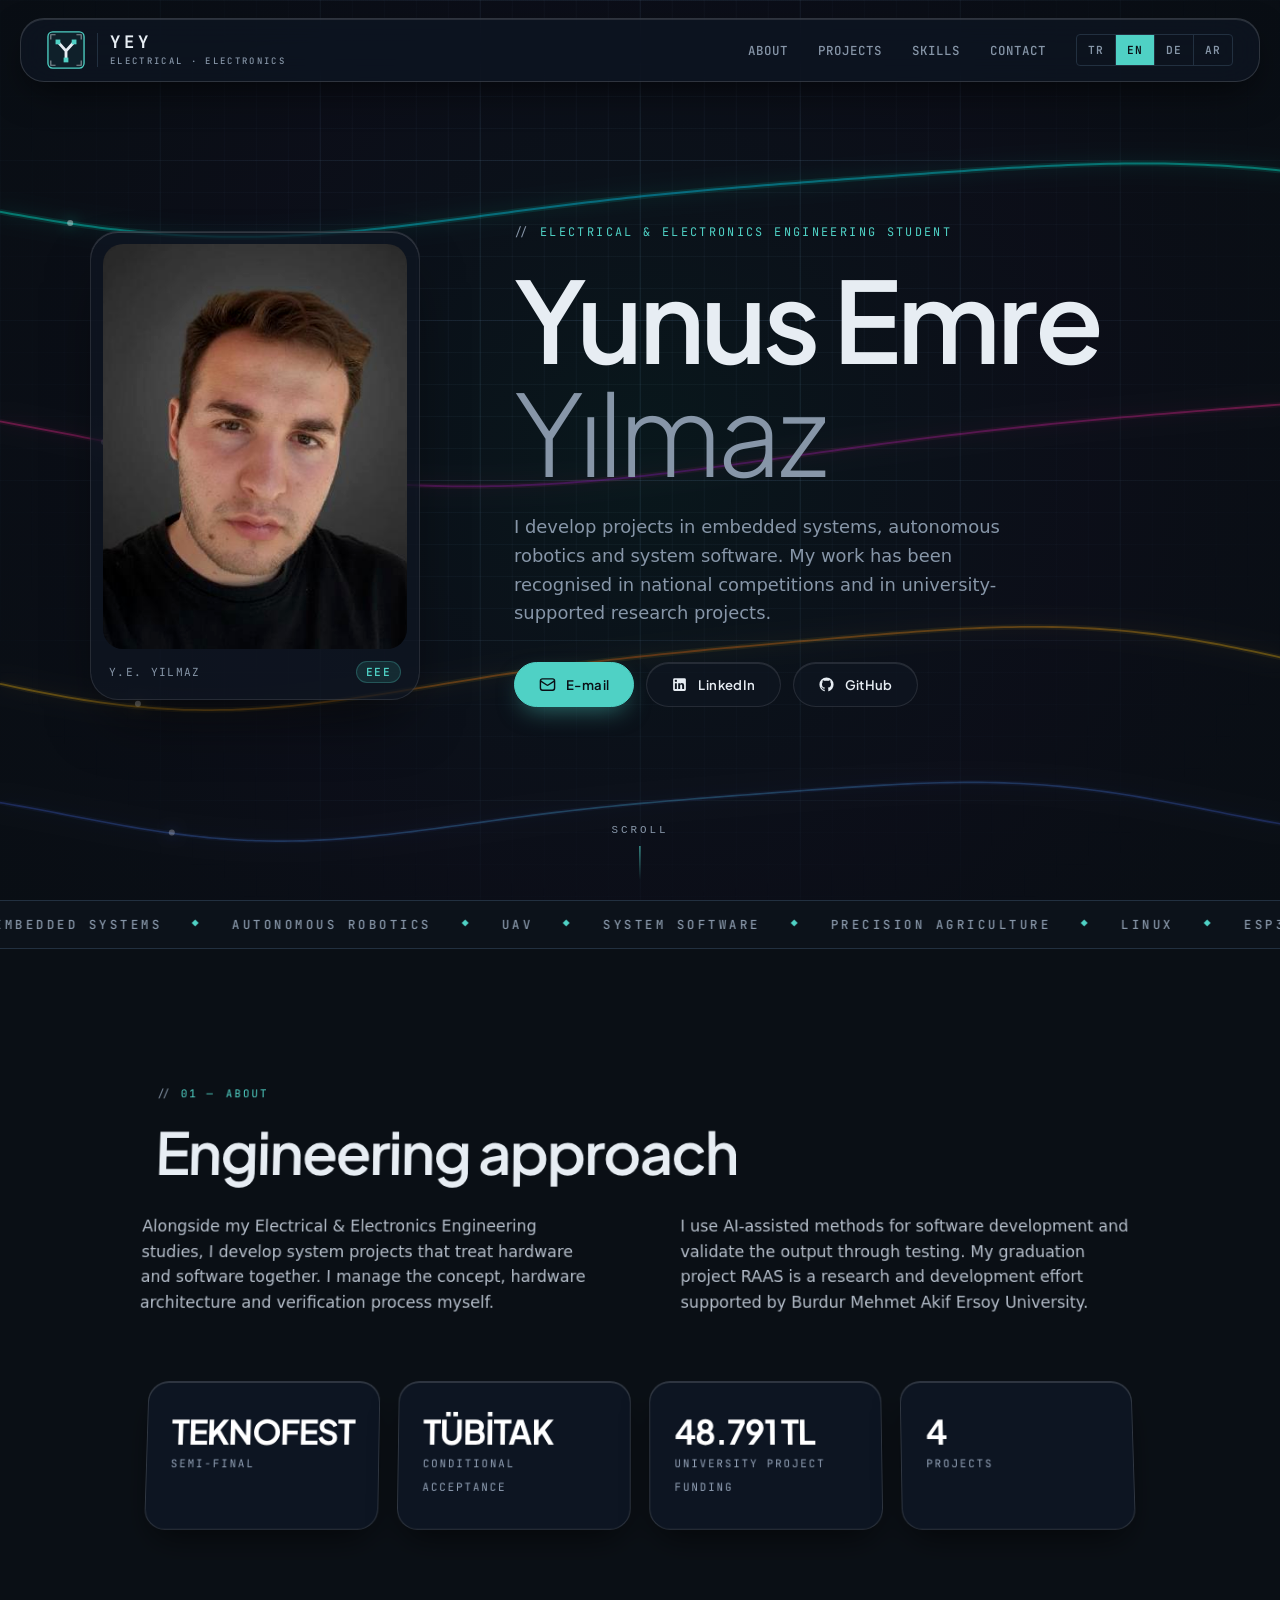
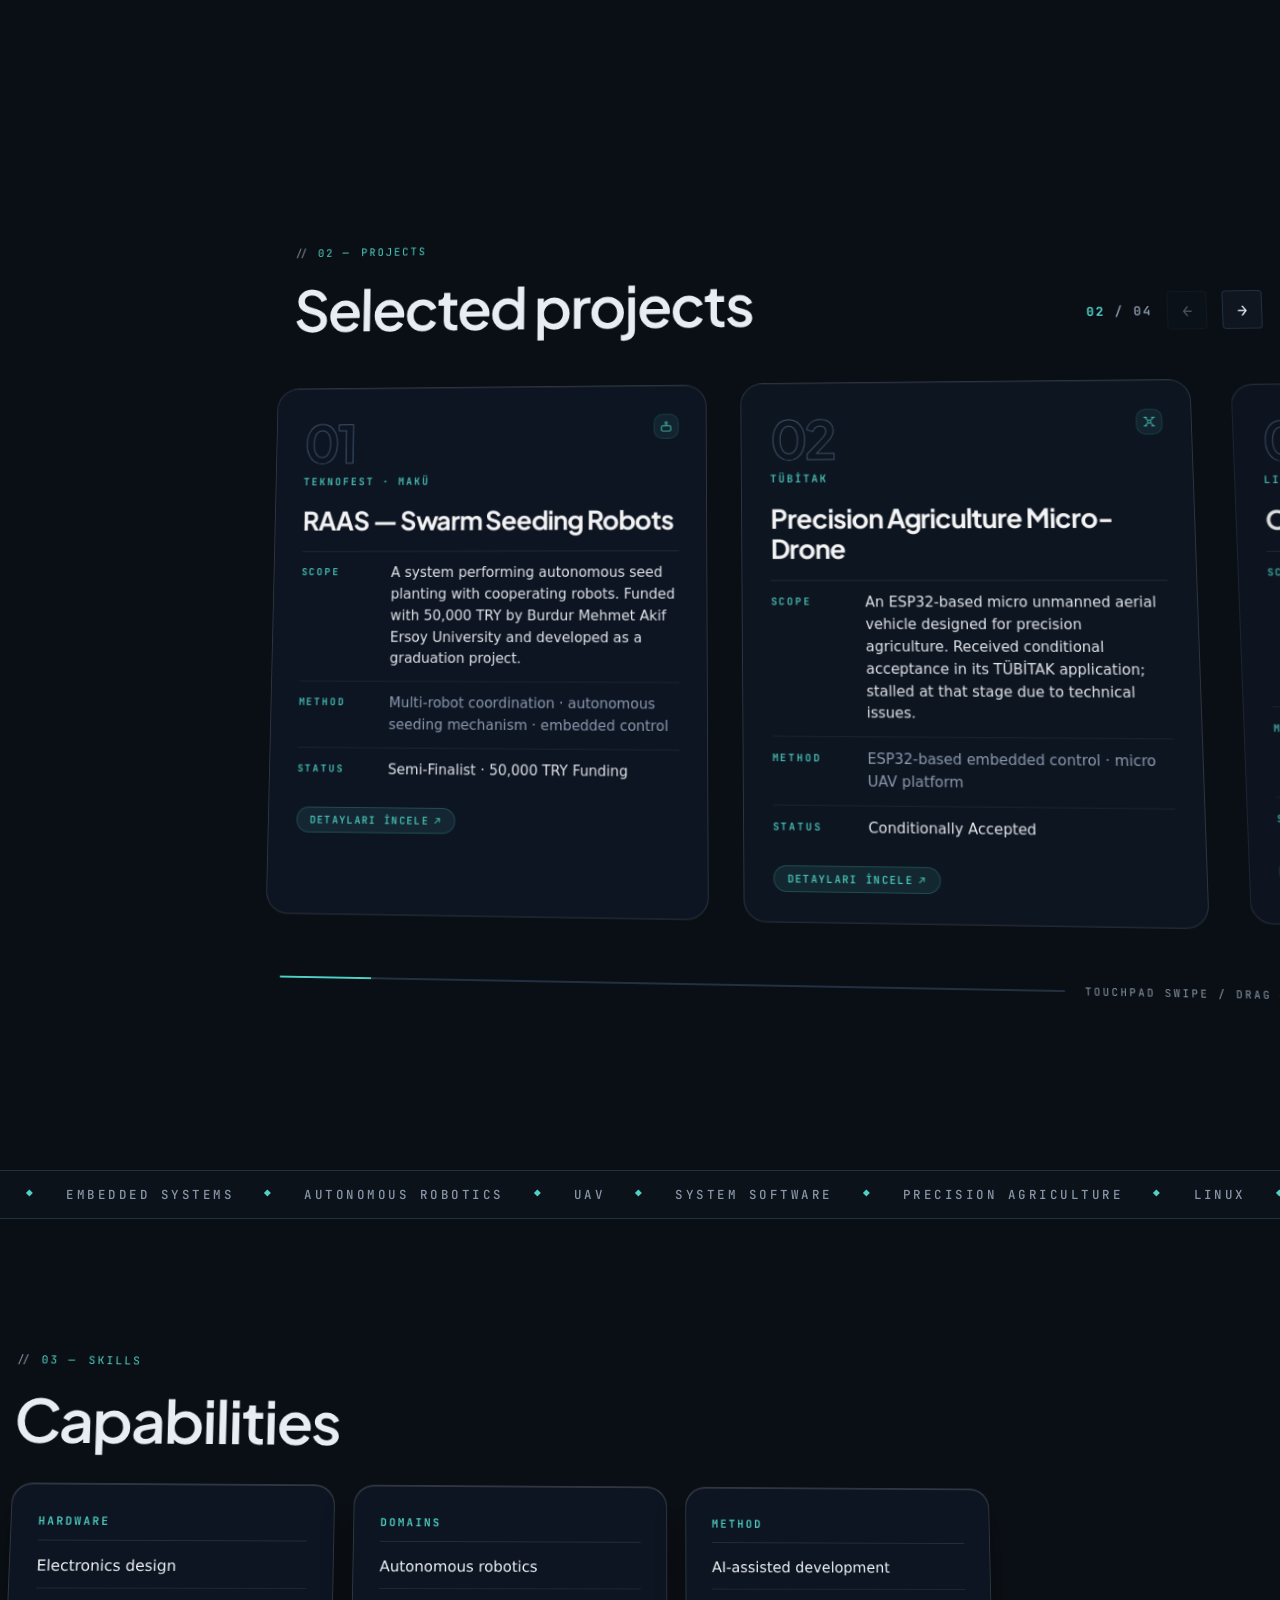
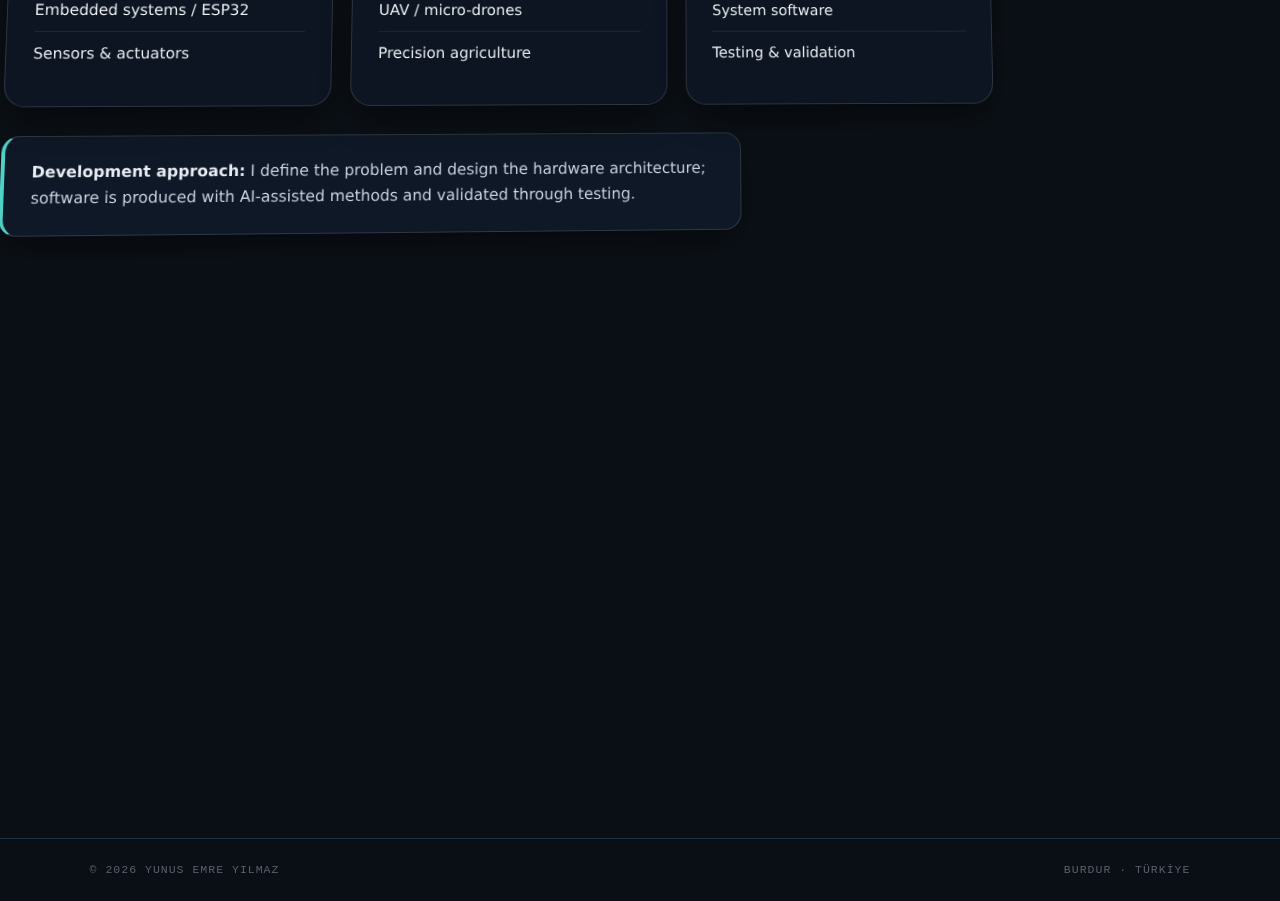
==== commit 738b18ea: "Optimize UI: floating glass header dock, calm oscilloscope kinematics, damped directional slide easi" ====
--- a/index.html
+++ b/index.html
@@ -19,12 +19,12 @@
 body::before{content:"";position:fixed;inset:0;z-index:-2;pointer-events:none;background-image:linear-gradient(rgba(120,165,205,.05) 1px,transparent 1px),linear-gradient(90deg,rgba(120,165,205,.05) 1px,transparent 1px),linear-gradient(rgba(120,165,205,.09) 1px,transparent 1px),linear-gradient(90deg,rgba(120,165,205,.09) 1px,transparent 1px);background-size:32px 32px,32px 32px,160px 160px,160px 160px;background-position:var(--gx,0) var(--gy,0),var(--gx,0) var(--gy,0),var(--gx,0) var(--gy,0),var(--gx,0) var(--gy,0);-webkit-mask-image:radial-gradient(ellipse at 50% 35%,#000 25%,transparent 85%);mask-image:radial-gradient(ellipse at 50% 35%,#000 25%,transparent 85%)}
 /* Modern Glass Card Styles */
 .fact,.col,.pcard,.ph{position:relative}
-#bar{position:fixed;top:0;left:0;height:2px;width:0;background:var(--acc);z-index:60}
+#bar{position:fixed;top:0;left:0;height:3px;width:0;background:linear-gradient(90deg,var(--acc),#00bbf9);box-shadow:0 0 10px var(--acc);z-index:80;border-radius:0 2px 2px 0}
 section,.mqw{position:relative}
 
-/* ---------- header / menu ---------- */
-header{position:fixed;top:0;left:0;right:0;z-index:50;display:flex;justify-content:space-between;align-items:center;padding:calc(18px + env(safe-area-inset-top)) max(5vw,env(safe-area-inset-left)) 18px;transition:background .35s,border-color .35s;border-bottom:1px solid transparent}
-header.s{background:rgba(10,15,21,.94);border-color:var(--line)}
+/* ---------- floating header / menu ---------- */
+header{position:fixed;top:18px;left:50%;transform:translateX(-50%);width:min(1240px,calc(100% - 36px));z-index:70;display:flex;justify-content:space-between;align-items:center;padding:12px 26px;background:rgba(13,21,34,.78);backdrop-filter:blur(20px);-webkit-backdrop-filter:blur(20px);border:1px solid rgba(255,255,255,.14);border-radius:24px;box-shadow:0 14px 38px -10px rgba(0,0,0,.7),inset 0 1px 0 rgba(255,255,255,.12);transition:all .35s var(--spring)}
+header.s{top:12px;background:rgba(10,16,24,.92);border-color:rgba(79,209,197,.38);box-shadow:0 18px 45px -10px rgba(0,0,0,.85),0 0 25px -6px rgba(0,245,212,.18),inset 0 1px 0 rgba(255,255,255,.16)}
 .logo{display:flex;align-items:center;gap:12px}
 .logo .mark{width:38px;height:38px;display:block;flex:none}
 .logo .wm{font:700 1.08rem var(--mono);letter-spacing:.24em;color:var(--txt);padding-left:12px;border-left:1px solid var(--line);line-height:1}
@@ -37,19 +37,19 @@
 .lang{display:flex;border:1px solid var(--line);border-radius:4px;overflow:hidden}
 .lang button{background:none;border:0;border-right:1px solid var(--line);font:600 .7rem var(--mono);padding:8px 11px;cursor:pointer;color:var(--mut);letter-spacing:1px;transition:.2s}.lang button:last-child{border-right:0}.lang button:hover{color:var(--txt)}
 .lang button.on{background:var(--acc);color:#0a0f15}
-#burger{display:none;width:44px;height:44px;background:none;border:0;cursor:pointer;position:relative;z-index:70}
+#burger{display:none;width:44px;height:44px;background:none;border:0;cursor:pointer;position:relative;z-index:75}
 #burger i{position:absolute;left:11px;right:11px;height:2px;background:var(--txt);transition:.4s var(--spring)}
 #burger i:nth-child(1){top:16px}#burger i:nth-child(2){top:26px}
 #burger.open i:nth-child(1){top:21px;transform:rotate(45deg)}
 #burger.open i:nth-child(2){top:21px;transform:rotate(-45deg)}
-#menu{position:fixed;inset:0;z-index:60;background:rgba(10,15,21,.98);display:flex;flex-direction:column;justify-content:center;padding:0 9vw;clip-path:circle(0 at calc(100% - 40px) 40px);transition:clip-path .7s cubic-bezier(.7,0,.2,1);visibility:hidden}
+#menu{position:fixed;inset:0;z-index:65;background:rgba(10,15,21,.98);display:flex;flex-direction:column;justify-content:center;padding:0 9vw;clip-path:circle(0 at calc(100% - 40px) 40px);transition:clip-path .7s cubic-bezier(.7,0,.2,1);visibility:hidden}
 #menu.open{clip-path:circle(150% at calc(100% - 40px) 40px);visibility:visible}
 #menu a{font:600 clamp(2.2rem,10vw,3.6rem)/1.3 var(--sans);letter-spacing:-.02em;transform:translateY(40px);opacity:0;transition:transform .7s var(--spring),opacity .5s}
 #menu.open a{transform:none;opacity:1}
 #menu.open a:nth-child(1){transition-delay:.25s}#menu.open a:nth-child(2){transition-delay:.33s}#menu.open a:nth-child(3){transition-delay:.41s}#menu.open a:nth-child(4){transition-delay:.49s}
 #menu .lang{margin-top:34px}
 #menu .lang{align-self:flex-start}#menu .lang button{font-size:.9rem;padding:11px 16px}
-@media(max-width:900px){nav>a,nav>.lang{display:none}#burger{display:block}}
+@media(max-width:900px){header{top:12px;width:calc(100% - 24px);padding:10px 18px;border-radius:18px}header.s{top:8px}nav>a,nav>.lang{display:none}#burger{display:block}}
 
 /* ---------- type ---------- */
 .lbl{font:.74rem var(--mono);letter-spacing:.2em;color:var(--acc);text-transform:uppercase;margin-bottom:22px;display:flex;align-items:center;gap:12px}
@@ -603,9 +603,9 @@
     if(dist < bestDist){ bestDist=dist; bestIdx=i; }
 
     if(!reduce){
-      const tilt = Math.max(-14, Math.min(14, diff * -16));
-      const scale = Math.max(0.94, 1 - dist * 0.08);
-      const op = Math.max(0.45, 1 - dist * 0.4);
+      const tilt = Math.max(-7, Math.min(7, diff * -8));
+      const scale = Math.max(0.96, 1 - dist * 0.05);
+      const op = Math.max(0.75, 1 - dist * 0.22);
       c.style.transform = `scale(${scale.toFixed(3)}) rotateY(${tilt.toFixed(2)}deg)`;
       c.style.opacity = op.toFixed(2);
     }
@@ -623,20 +623,6 @@
 }
 if(pPrev) pPrev.onclick=()=>scrollByCard(-1);
 if(pNext) pNext.onclick=()=>scrollByCard(1);
-
-/* Touchpad / mouse wheel integration:
-   If scrolling horizontally (deltaX), native handles it.
-   If vertical wheel over project viewport: smartly route deltaY to horizontal scroll if inside viewport bounds! */
-pViewport.addEventListener('wheel', (e)=>{
-  if(Math.abs(e.deltaX) >= Math.abs(e.deltaY)) return; // Touchpad horizontal swipe: native handles smoothly!
-  const sl = pViewport.scrollLeft, max = pViewport.scrollWidth - pViewport.clientWidth;
-  const canLeft = sl > 4 && e.deltaY < 0;
-  const canRight = sl < max - 4 && e.deltaY > 0;
-  if(canLeft || canRight){
-    e.preventDefault();
-    pViewport.scrollLeft += e.deltaY;
-  }
-}, {passive:false});
 
 /* Pointer / Mouse drag to pan */
 let isPointerDown=false, startX=0, startScrollLeft=0, moved=false;
@@ -763,133 +749,135 @@
 const heroOut=document.getElementById('heroOut'),zin=document.getElementById('zin');
 const motionSections=[...document.querySelectorAll('.motion-sec')];
 let lastScrollY=scrollY, scrollVelocity=0, wavePhase=0;
+let smoothCamGlideX=0;
 let t0=performance.now();
 
 function frame(){
   const y=scrollY, vh=innerHeight, t=(performance.now()-t0)/1000;
   const dy = y - lastScrollY;
   lastScrollY = y;
-  scrollVelocity += (dy - scrollVelocity) * 0.18;
-
-  /* Oscilloscope reactive phase: scrubs forward on scroll down, scrubs backward on scroll up! */
-  wavePhase += scrollVelocity * 0.007 + 0.003;
+
+  // Damped scroll velocity: eliminates wild spikes on sudden trackpad flicks
+  scrollVelocity += (clamp(dy, -70, 70) - scrollVelocity) * 0.14;
+
+  // Gentle, calm oscilloscope phase progression: slow & hypnotic
+  const velScrub = clamp(scrollVelocity, -25, 25) * 0.0004;
+  wavePhase += velScrub + 0.0005;
 
   hd.classList.toggle('s', y>30);
   bar.style.width=y/Math.max(1,document.documentElement.scrollHeight-vh)*100+'%';
 
-  /* Hero: pulls back into 3D space with zoom-back depth and tilts slightly as you scroll down */
+  /* Hero: pulls back into 3D space with subtle depth */
   if(!reduce && heroOut){
     const s = clamp(y / (vh * 0.85), 0, 1);
-    const zScale = 1 - s * 0.18;
-    const zTransY = -s * 80;
-    const zTilt = s * 6;
+    const zScale = 1 - s * 0.14;
+    const zTransY = -s * 55;
+    const zTilt = s * 3.5;
     heroOut.style.transform = `scale(${zScale.toFixed(3)}) translateY(${zTransY.toFixed(1)}px) rotateX(${zTilt.toFixed(2)}deg)`;
     heroOut.style.opacity = (1 - s * 1.15).toFixed(3);
-    heroOut.style.filter = s > 0.04 ? `blur(${(s * 10).toFixed(1)}px)` : 'none';
+    heroOut.style.filter = s > 0.04 ? `blur(${(s * 7).toFixed(1)}px)` : 'none';
   }
 
   /* Marquees: interactive opposite slide */
-  mq1.style.transform = `translateX(${(-((y*0.6 + t*28)%mqP)).toFixed(1)}px)`;
-  mq2.style.transform = `translateX(${(-mqP + ((y*0.6 + t*28)%mqP)).toFixed(1)}px)`;
+  mq1.style.transform = `translateX(${(-((y*0.35 + t*16)%mqP)).toFixed(1)}px)`;
+  mq2.style.transform = `translateX(${(-mqP + ((y*0.35 + t*16)%mqP)).toFixed(1)}px)`;
 
   /* 3D Camera Section Kinematics:
-     Directional glide requested by user:
+     Damped smooth directional glide (never freaks out on fast swipes):
      - Transition 01 (About) -> 02 (Projects): glides to the RIGHT (01 exits left, 02 sweeps in from right)
      - Transition 02 (Projects) -> 03 (Skills): glides to the LEFT (02 exits right, 03 sweeps in from left)
      - Transition 03 (Skills) -> 04 (Contact): drops STRAIGHT DOWN vertically into 04 zoom depth
   */
-  let camGlideX = 0;
+  let targetCamGlideX = 0;
   if(!reduce){
-    const maxSlide = Math.min(innerWidth * 0.28, 280);
+    // Elegant max lateral slide distance (controlled, never disorienting)
+    const maxSlide = Math.min(innerWidth * 0.15, 140);
 
     motionSections.forEach((sec)=>{
       const r = sec.getBoundingClientRect();
       const secCenter = r.top + r.height / 2;
       const viewCenter = vh / 2;
-      // off: -1 when scrolled past top, 0 when centered, +1 when entering from bottom
-      const off = clamp((secCenter - viewCenter) / (vh * 0.75), -1.5, 1.5);
+      // Clamped normalized offset (-1.2 to +1.2)
+      const off = clamp((secCenter - viewCenter) / (vh * 0.75), -1.2, 1.2);
       const aoff = Math.abs(off);
 
-      if(aoff < 1.45){
-        // Pull-back scale when moving away from center (depth sensation)
-        const scale = 1 - Math.min(0.12, Math.pow(Math.min(1.1, aoff), 2) * 0.09);
-        const tiltX = clamp(off * 5, -7, 7);
+      if(aoff < 1.35){
+        // Sinusoidal easing curve: zero velocity derivative at extrema prevents sudden stops/starts
+        const slideCurve = Math.sin(clamp(off, -1, 1) * (Math.PI * 0.5));
+        const scale = 1 - Math.min(0.08, Math.pow(aoff, 2) * 0.06);
+        const tiltX = clamp(off * 3.5, -4, 4);
         let slideX = 0;
         let tiltY = 0;
 
         if(sec.id === 'about'){
-          // 01 Hakkımda:
-          // off > 0: entering from Hero (vertical entry)
-          // off < 0: scrolling down towards 02 (Projects) -> page glides RIGHT, so 01 glides LEFT
           if(off < 0){
-            slideX = off * maxSlide;
-            tiltY = clamp(off * 6, -7, 0);
-            camGlideX += Math.abs(off) * 55;
+            // 01 exits left
+            slideX = slideCurve * maxSlide;
+            tiltY = clamp(slideCurve * 3.5, -4, 0);
+            targetCamGlideX += Math.abs(slideCurve) * 35;
           }
         } else if(sec.id === 'projects'){
-          // 02 Projeler:
-          // off > 0: coming in from 01 -> glides in from the RIGHT!
-          // off < 0: leaving towards 03 -> glides off to the RIGHT as camera pans LEFT!
           if(off > 0){
-            slideX = off * maxSlide;
-            tiltY = clamp(off * -5, -6, 0);
-            camGlideX += off * 55;
+            // 02 sweeps in from right
+            slideX = slideCurve * maxSlide;
+            tiltY = clamp(slideCurve * -3, -4, 0);
+            targetCamGlideX += slideCurve * 35;
           } else {
-            slideX = -off * maxSlide;
-            tiltY = clamp(-off * 5, 0, 6);
-            camGlideX -= Math.abs(off) * 55;
+            // 02 sweeps off to right
+            slideX = -slideCurve * maxSlide;
+            tiltY = clamp(-slideCurve * 3, 0, 4);
+            targetCamGlideX -= Math.abs(slideCurve) * 35;
           }
         } else if(sec.id === 'skills'){
-          // 03 Beceriler:
-          // off > 0: coming in from 02 -> glides in from the LEFT!
-          // off < 0: leaving towards 04 -> "ve tekrar aşağıya insin": pure vertical!
           if(off > 0){
-            slideX = -off * maxSlide;
-            tiltY = clamp(off * 5, 0, 6);
-            camGlideX -= off * 55;
+            // 03 sweeps in from left
+            slideX = -slideCurve * maxSlide;
+            tiltY = clamp(slideCurve * 3, 0, 4);
+            targetCamGlideX -= slideCurve * 35;
           } else {
-            // Pure vertical descent towards Contact
+            // Downward descent towards Contact
             slideX = 0;
             tiltY = 0;
           }
         } else if(sec.id === 'contact'){
-          // 04 İletişim:
-          // Pure vertical zoom-in
           slideX = 0;
           tiltY = 0;
         }
 
         sec.style.transform = `perspective(1200px) scale(${scale.toFixed(3)}) translate3d(${slideX.toFixed(1)}px, 0, 0) rotateX(${tiltX.toFixed(2)}deg) rotateY(${tiltY.toFixed(2)}deg)`;
 
-        // Parallax inside the section columns
+        // Calm parallax inside section columns
         const layerL = sec.querySelector('.m-layer-l');
         const layerR = sec.querySelector('.m-layer-r');
-        if(layerL) layerL.style.transform = `translate3d(${(off * -24).toFixed(1)}px, 0, 0)`;
-        if(layerR) layerR.style.transform = `translate3d(${(off * 24).toFixed(1)}px, 0, 0)`;
+        if(layerL) layerL.style.transform = `translate3d(${(slideCurve * -12).toFixed(1)}px, 0, 0)`;
+        if(layerR) layerR.style.transform = `translate3d(${(slideCurve * 12).toFixed(1)}px, 0, 0)`;
       } else {
         sec.style.transform = 'none';
       }
     });
   }
 
+  // Smooth lerp on camera glide offset (eliminates rapid jitter/shake)
+  smoothCamGlideX += (targetCamGlideX - smoothCamGlideX) * 0.12;
+
   /* Contact: zooms in from depth */
   if(zin){
     const zr=zin.getBoundingClientRect(), zp=clamp((vh-zr.top)/(vh*.75), 0, 1), ez=1-Math.pow(1-zp, 3);
-    zin.style.transform=`scale(${(.75+.25*ez).toFixed(3)}) translateY(${((1-ez)*40).toFixed(1)}px)`;
+    zin.style.transform=`scale(${(.8+.2*ez).toFixed(3)}) translateY(${((1-ez)*30).toFixed(1)}px)`;
     zin.style.opacity=ez.toFixed(3);
-    zin.style.filter=zp<.96?`blur(${((1-ez)*12).toFixed(1)}px)`:'none';
+    zin.style.filter=zp<.96?`blur(${((1-ez)*8).toFixed(1)}px)`:'none';
   }
 
   /* Blueprint grid scroll position & lateral glide */
-  document.documentElement.style.setProperty('--gy', (-y*0.22)+'px');
-  document.documentElement.style.setProperty('--gx', (camGlideX*0.35)+'px');
-
-  /* Render multi-color reactive oscilloscope with lateral camera drift */
-  renderOscilloscope(wavePhase, t, Math.abs(scrollVelocity), camGlideX);
+  document.documentElement.style.setProperty('--gy', (-y*0.18)+'px');
+  document.documentElement.style.setProperty('--gx', (smoothCamGlideX*0.25)+'px');
+
+  /* Render multi-color reactive oscilloscope with damped camera drift */
+  renderOscilloscope(wavePhase, t, Math.abs(scrollVelocity), smoothCamGlideX);
   requestAnimationFrame(frame);
 }
 
-/* ---- Multi-Color Reactive Oscilloscope Engine ---- */
+/* ---- Multi-Color Reactive Oscilloscope Engine (Optimized & Calm) ---- */
 const cv=document.getElementById('rings'), cx=cv.getContext('2d');
 let W, H, dpr=Math.min(devicePixelRatio||1, innerWidth<900?1.2:2);
 
@@ -901,28 +889,24 @@
 addEventListener('resize', rs);
 rs();
 
-/* Color palettes for the 4 oscilloscope beam channels:
-   Channel 1: Electric Cyan & Mint
-   Channel 2: Neon Magenta / Electric Violet
-   Channel 3: Radiant Amber / Sun Gold
-   Channel 4: Deep Sky Blue / Sapphire */
+/* Color palettes for the 4 oscilloscope beam channels (calm speeds & frequencies) */
 const waveChannels = [
-  { y: 0.22, baseAmp: 38, freq: 0.0055, speed: 0.45, col1: '#00f5d4', col2: '#00bbf9', width: 2.2, glow: 'rgba(0,245,212,0.6)', alpha: 0.42 },
-  { y: 0.48, baseAmp: 54, freq: 0.0040, speed: -0.35, col1: '#f72585', col2: '#7209b7', width: 2.0, glow: 'rgba(247,37,133,0.5)', alpha: 0.38 },
-  { y: 0.74, baseAmp: 42, freq: 0.0062, speed: 0.60, col1: '#ffbe0b', col2: '#fb5607', width: 2.0, glow: 'rgba(255,190,11,0.5)', alpha: 0.35 },
-  { y: 0.90, baseAmp: 30, freq: 0.0075, speed: -0.50, col1: '#4361ee', col2: '#4cc9f0', width: 1.8, glow: 'rgba(67,97,238,0.5)', alpha: 0.30 }
+  { y: 0.22, baseAmp: 30, freq: 0.0042, speed: 0.12, col1: '#00f5d4', col2: '#00bbf9', width: 2.0, glow: 'rgba(0,245,212,0.5)', alpha: 0.38 },
+  { y: 0.48, baseAmp: 42, freq: 0.0032, speed: -0.10, col1: '#f72585', col2: '#7209b7', width: 1.8, glow: 'rgba(247,37,133,0.4)', alpha: 0.34 },
+  { y: 0.74, baseAmp: 34, freq: 0.0046, speed: 0.14, col1: '#ffbe0b', col2: '#fb5607', width: 1.8, glow: 'rgba(255,190,11,0.4)', alpha: 0.30 },
+  { y: 0.90, baseAmp: 24, freq: 0.0055, speed: -0.12, col1: '#4361ee', col2: '#4cc9f0', width: 1.6, glow: 'rgba(67,97,238,0.4)', alpha: 0.26 }
 ];
 
 function renderOscilloscope(phase, t, velocity, driftX=0){
   cx.clearRect(0, 0, W, H);
 
-  // Velocity boost: waves swell and vibrate when scrolling fast!
-  const ampBoost = 1 + Math.min(1.8, velocity * 0.04);
-
-  // Background subtle gradient glow behind the active waves
-  const centerGlow = cx.createRadialGradient(W*0.5 + driftX*0.3, H*0.5, 50, W*0.5 + driftX*0.3, H*0.5, Math.hypot(W,H)*0.6);
-  centerGlow.addColorStop(0, 'rgba(0, 245, 212, 0.04)');
-  centerGlow.addColorStop(0.5, 'rgba(114, 9, 183, 0.03)');
+  // Subtle velocity excitation pulse: never blows up
+  const ampBoost = 1 + Math.min(0.25, velocity * 0.006);
+
+  // Subtle background glow behind the active waves
+  const centerGlow = cx.createRadialGradient(W*0.5 + driftX*0.2, H*0.5, 40, W*0.5 + driftX*0.2, H*0.5, Math.hypot(W,H)*0.55);
+  centerGlow.addColorStop(0, 'rgba(0, 245, 212, 0.035)');
+  centerGlow.addColorStop(0.5, 'rgba(114, 9, 183, 0.025)');
   centerGlow.addColorStop(1, 'rgba(10, 15, 21, 0)');
   cx.fillStyle = centerGlow;
   cx.fillRect(0, 0, W, H);
@@ -933,7 +917,6 @@
     const amp = ch.baseAmp * ampBoost;
     const waveY = H * ch.y;
 
-    // Linear gradient for each beam
     const grad = cx.createLinearGradient(0, 0, W, 0);
     grad.addColorStop(0, ch.col1);
     grad.addColorStop(0.5, ch.col2);
@@ -943,17 +926,15 @@
     let prevX = 0, prevY = waveY;
 
     for(let x=0; x<=W+8; x+=8){
-      // Harmonics synthesis: main sine + secondary 3rd harmonic + scroll-reactive wavePhase + lateral camera drift!
-      const sampleX = x - driftX * 0.6;
-      const p = sampleX * ch.freq + phase * 4 + t * ch.speed;
-      const harmonic = Math.sin(p * 2.8 - t * 0.8) * (amp * 0.32);
-      const subHarmonic = Math.cos(p * 0.5 + t * 0.4) * (amp * 0.15);
+      const sampleX = x - driftX * 0.4;
+      const p = sampleX * ch.freq + phase * 0.85 + t * ch.speed;
+      const harmonic = Math.sin(p * 2.0 - t * 0.25) * (amp * 0.2);
+      const subHarmonic = Math.cos(p * 0.5 + t * 0.15) * (amp * 0.1);
       const yPos = waveY + (Math.sin(p) * amp) + harmonic + subHarmonic;
 
       if(x === 0){
         cx.moveTo(x, yPos);
       } else {
-        // Smooth quadratic curve between sample points
         const xc = (prevX + x) / 2;
         const yc = (prevY + yPos) / 2;
         cx.quadraticCurveTo(prevX, prevY, xc, yc);
@@ -979,10 +960,10 @@
     cx.globalAlpha = ch.alpha;
     cx.stroke();
 
-    // Signal peak pulse nodes along the beam
-    const peakX = ((t * (60 + idx*30) + phase * 200) % W + W) % W;
-    const peakP = peakX * ch.freq + phase * 4 + t * ch.speed;
-    const peakY = waveY + (Math.sin(peakP) * amp) + (Math.sin(peakP * 2.8) * amp * 0.32);
+    // Signal peak pulse nodes along the beam (calm speeds)
+    const peakX = ((t * (30 + idx*15) + phase * 40) % W + W) % W;
+    const peakP = peakX * ch.freq + phase * 0.85 + t * ch.speed;
+    const peakY = waveY + (Math.sin(peakP) * amp) + (Math.sin(peakP * 2.0) * amp * 0.2);
 
     cx.fillStyle = '#ffffff';
     cx.shadowColor = ch.col1;
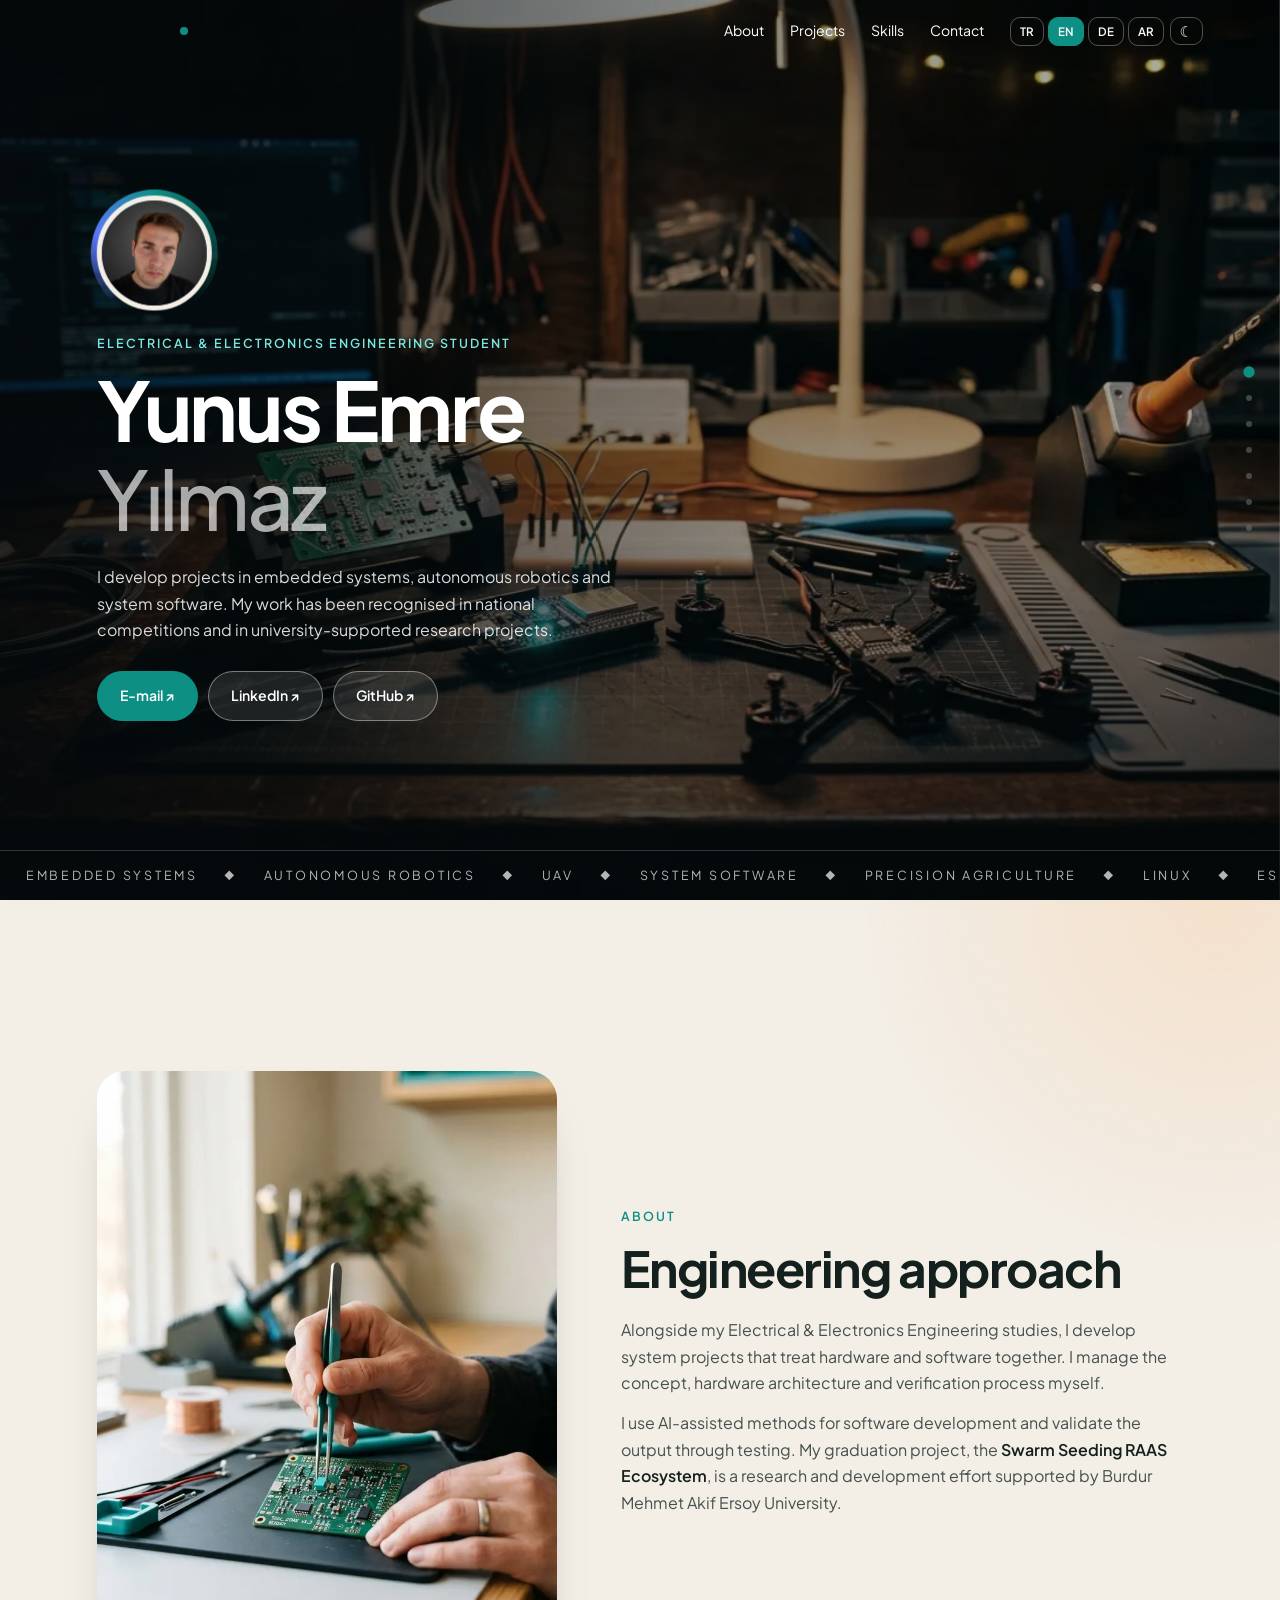
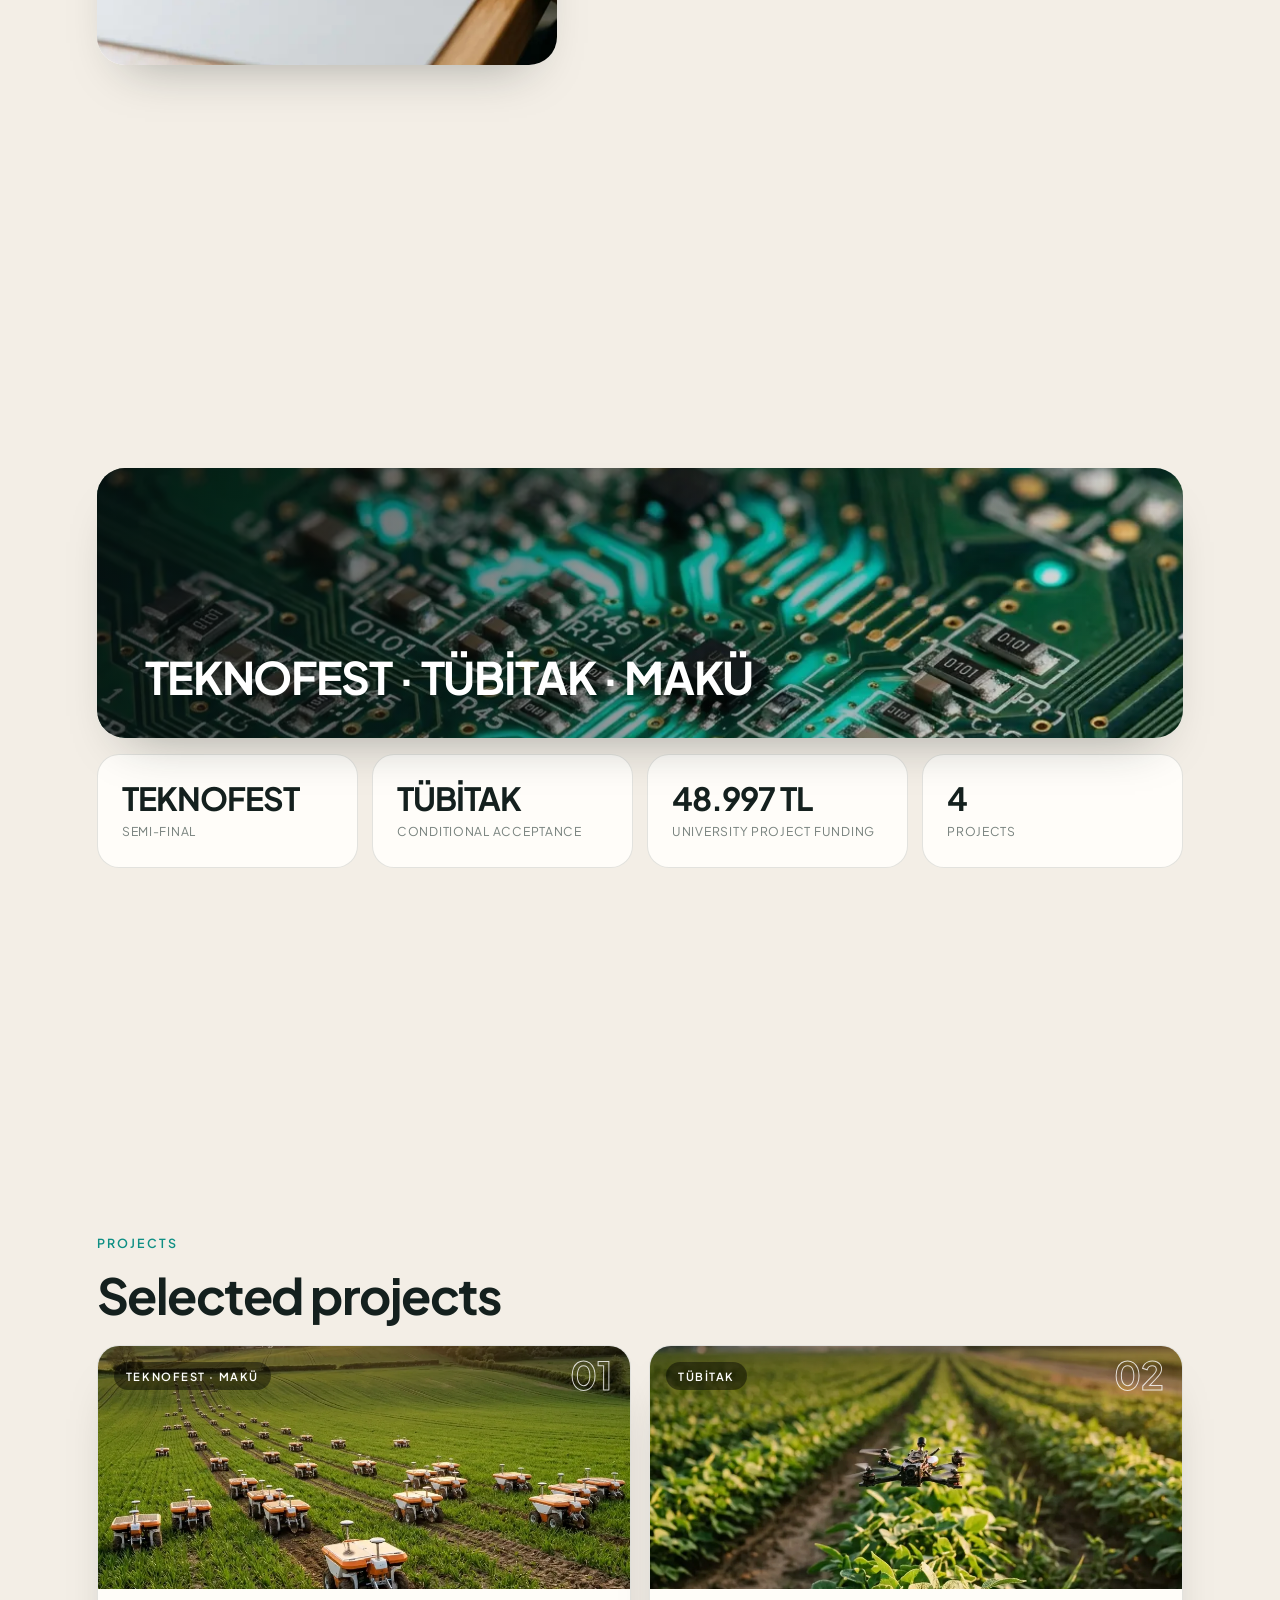
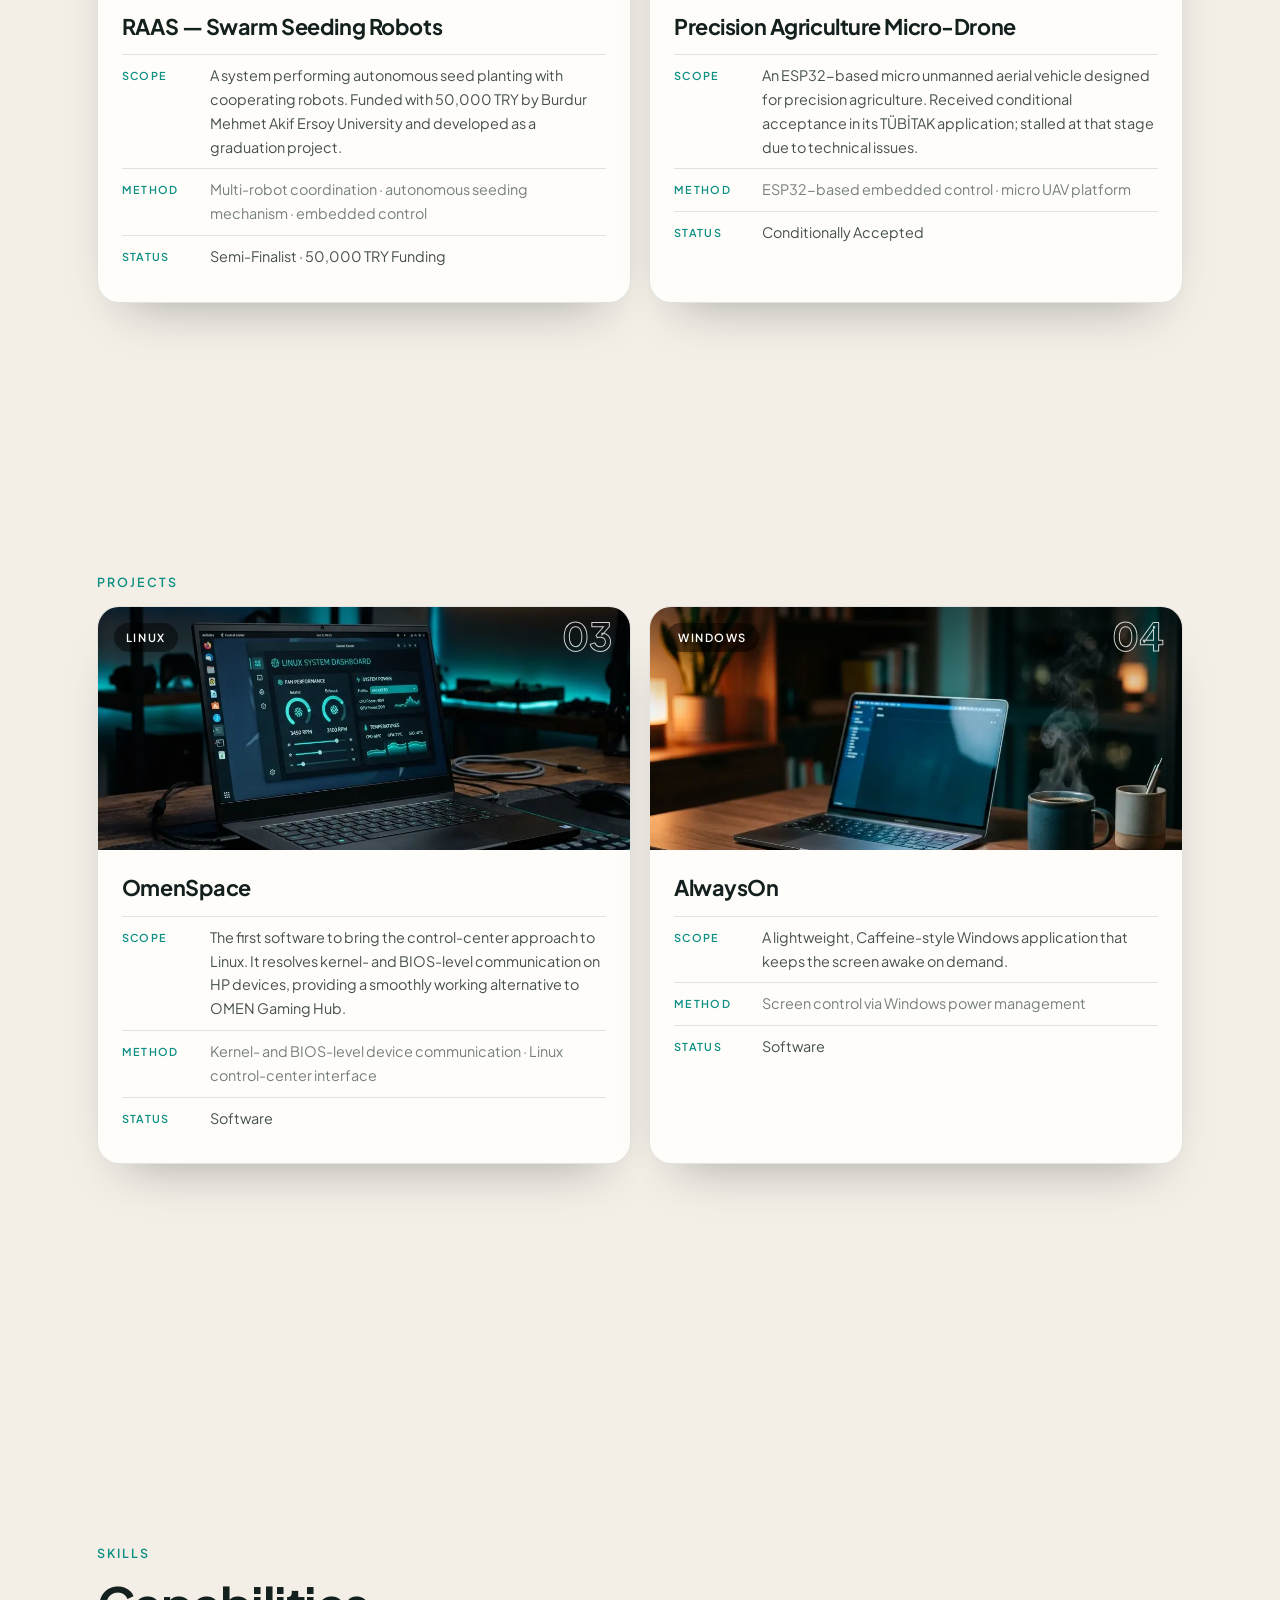
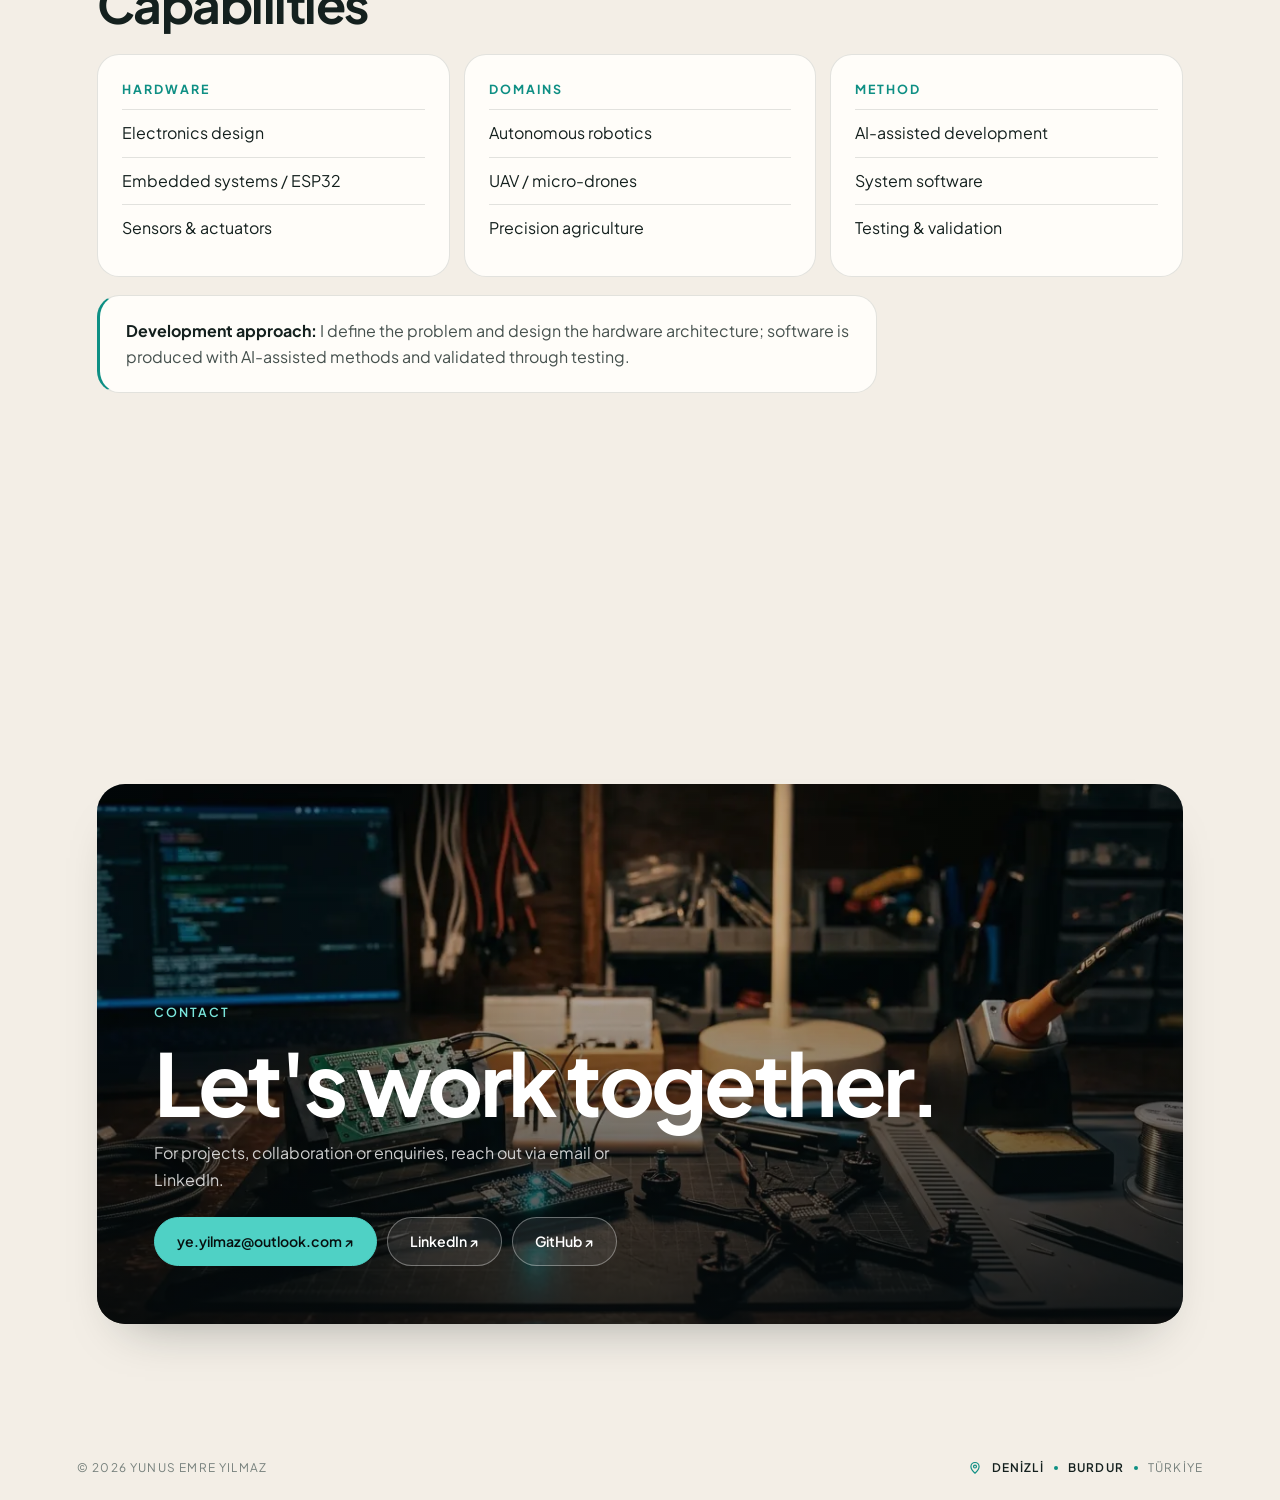
==== commit 54ed0d21: "Redesign: photo-led slide layout, light/dark theme, scroll-driven avatar, i18n updates" ====
--- a/index.html
+++ b/index.html
@@ -5,391 +5,316 @@
 <meta name="viewport" content="width=device-width, initial-scale=1.0, viewport-fit=cover">
 <title>Yunus Emre Yılmaz</title>
 <meta name="description" content="Yunus Emre Yılmaz – Electrical & Electronics Engineering student. Embedded systems, autonomous robotics and system software.">
-<meta name="theme-color" content="#0a0f15">
+<meta name="theme-color" content="#f3eee6">
+<script>document.documentElement.dataset.theme=localStorage.getItem('theme')||'light'</script>
+<link rel="preload" as="image" href="images/hero.webp" type="image/webp">
 <link rel="preconnect" href="https://fonts.googleapis.com">
 <link rel="preconnect" href="https://fonts.gstatic.com" crossorigin>
-<link href="https://fonts.googleapis.com/css2?family=Plus+Jakarta+Sans:ital,wght@0,300;0,400;0,500;0,600;0,700;0,800;1,400&family=JetBrains+Mono:wght@400;500;600&display=swap" rel="stylesheet">
+<link href="https://fonts.googleapis.com/css2?family=Plus+Jakarta+Sans:wght@400;500;600;700&display=swap" rel="stylesheet">
 <style>
-:root{--bg:#0a0f15;--panel:#0f1620;--txt:#e7edf3;--mut:#8796a8;--line:#223040;--acc:#4fd1c5;--spring:cubic-bezier(.26,1.32,.4,1);--sans:'Plus Jakarta Sans',-apple-system,BlinkMacSystemFont,'Segoe UI',Roboto,sans-serif;--mono:'JetBrains Mono',Consolas,monospace;--pad:7vw}
+:root{--bg:#f3eee6;--card:#fffdf9;--txt:#14201e;--txt2:#46514e;--mut:#76807c;--line:rgba(20,32,30,.12);--acc:#0e8f84;--on:#fff;--hbg:rgba(243,238,230,.92);--btnbg:rgba(20,32,30,.04);--shadow:0 26px 50px -30px rgba(20,32,30,.4);--orb1:rgba(14,143,132,.16);--orb2:rgba(255,170,90,.18);--ease:cubic-bezier(.22,1,.36,1);--sans:'Plus Jakarta Sans',system-ui,-apple-system,'Segoe UI',Roboto,sans-serif;--pad:clamp(20px,6vw,80px);--r:28px}
+[data-theme=dark]{--bg:#0a0f15;--card:#101923;--txt:#e9eff5;--txt2:#b5c0cc;--mut:#8b9aab;--line:rgba(255,255,255,.09);--acc:#4fd1c5;--on:#07100f;--hbg:rgba(10,15,21,.92);--btnbg:rgba(255,255,255,.03);--shadow:0 26px 50px -30px #000;--orb1:rgba(79,209,197,.2);--orb2:rgba(90,120,255,.15)}
 *{box-sizing:border-box;margin:0;padding:0;-webkit-tap-highlight-color:transparent}
-html{scroll-behavior:smooth;overflow-x:clip}
-body{background:var(--bg);color:var(--txt);font-family:'Segoe UI',system-ui,-apple-system,Roboto,sans-serif;-webkit-font-smoothing:antialiased;line-height:1.6;overflow-x:clip}
+html{scroll-behavior:smooth;overflow-x:clip;scroll-snap-type:y mandatory}
+body{background:var(--bg);color:var(--txt);font-family:var(--sans);line-height:1.65;-webkit-font-smoothing:antialiased;overflow-x:clip;transition:background .5s,color .5s}
 a{color:inherit;text-decoration:none}
-#rings{position:fixed;inset:0;width:100%;height:100%;z-index:-1}
-body::before{content:"";position:fixed;inset:0;z-index:-2;pointer-events:none;background-image:linear-gradient(rgba(120,165,205,.05) 1px,transparent 1px),linear-gradient(90deg,rgba(120,165,205,.05) 1px,transparent 1px),linear-gradient(rgba(120,165,205,.09) 1px,transparent 1px),linear-gradient(90deg,rgba(120,165,205,.09) 1px,transparent 1px);background-size:32px 32px,32px 32px,160px 160px,160px 160px;background-position:var(--gx,0) var(--gy,0),var(--gx,0) var(--gy,0),var(--gx,0) var(--gy,0),var(--gx,0) var(--gy,0);-webkit-mask-image:radial-gradient(ellipse at 50% 35%,#000 25%,transparent 85%);mask-image:radial-gradient(ellipse at 50% 35%,#000 25%,transparent 85%)}
-/* Modern Glass Card Styles */
-.fact,.col,.pcard,.ph{position:relative}
-#bar{position:fixed;top:0;left:0;height:3px;width:0;background:linear-gradient(90deg,var(--acc),#00bbf9);box-shadow:0 0 10px var(--acc);z-index:80;border-radius:0 2px 2px 0}
-section,.mqw{position:relative}
-
-/* ---------- floating header / menu ---------- */
-header{position:fixed;top:18px;left:50%;transform:translateX(-50%);width:min(1240px,calc(100% - 36px));z-index:70;display:flex;justify-content:space-between;align-items:center;padding:12px 26px;background:rgba(13,21,34,.78);backdrop-filter:blur(20px);-webkit-backdrop-filter:blur(20px);border:1px solid rgba(255,255,255,.14);border-radius:24px;box-shadow:0 14px 38px -10px rgba(0,0,0,.7),inset 0 1px 0 rgba(255,255,255,.12);transition:all .35s var(--spring)}
-header.s{top:12px;background:rgba(10,16,24,.92);border-color:rgba(79,209,197,.38);box-shadow:0 18px 45px -10px rgba(0,0,0,.85),0 0 25px -6px rgba(0,245,212,.18),inset 0 1px 0 rgba(255,255,255,.16)}
-.logo{display:flex;align-items:center;gap:12px}
-.logo .mark{width:38px;height:38px;display:block;flex:none}
-.logo .wm{font:700 1.08rem var(--mono);letter-spacing:.24em;color:var(--txt);padding-left:12px;border-left:1px solid var(--line);line-height:1}
-.logo .wm small{display:block;font:500 .56rem var(--mono);letter-spacing:.26em;color:var(--mut);margin-top:5px}
-.logo .nd{animation:nd 3s ease-in-out infinite}.logo .nd:nth-of-type(2){animation-delay:1s}
-@keyframes nd{50%{opacity:.25}}
-nav{display:flex;align-items:center;gap:30px}
-nav a{font:500 .78rem var(--mono);letter-spacing:.08em;text-transform:uppercase;color:var(--mut);transition:color .25s}
-nav a:hover{color:var(--txt)}
-.lang{display:flex;border:1px solid var(--line);border-radius:4px;overflow:hidden}
-.lang button{background:none;border:0;border-right:1px solid var(--line);font:600 .7rem var(--mono);padding:8px 11px;cursor:pointer;color:var(--mut);letter-spacing:1px;transition:.2s}.lang button:last-child{border-right:0}.lang button:hover{color:var(--txt)}
-.lang button.on{background:var(--acc);color:#0a0f15}
-#burger{display:none;width:44px;height:44px;background:none;border:0;cursor:pointer;position:relative;z-index:75}
-#burger i{position:absolute;left:11px;right:11px;height:2px;background:var(--txt);transition:.4s var(--spring)}
-#burger i:nth-child(1){top:16px}#burger i:nth-child(2){top:26px}
+ul{list-style:none}
+img{display:block;max-width:100%}
+
+.orb{position:fixed;z-index:-1;border-radius:50%;pointer-events:none;will-change:transform}
+.o1{width:70vmax;height:70vmax;top:-30vmax;left:-25vmax;background:radial-gradient(circle,var(--orb1),transparent 65%);animation:drift1 22s ease-in-out infinite alternate}
+.o2{width:60vmax;height:60vmax;bottom:-30vmax;right:-25vmax;background:radial-gradient(circle,var(--orb2),transparent 65%);animation:drift2 26s ease-in-out infinite alternate}
+@keyframes drift1{to{transform:translate3d(14vmax,10vmax,0) scale(1.15)}}
+@keyframes drift2{to{transform:translate3d(-12vmax,-10vmax,0) scale(1.1)}}
+#bar{position:fixed;top:0;left:0;right:0;height:2px;background:var(--acc);transform:scaleX(0);transform-origin:left;z-index:90}
+
+/* header */
+header{position:fixed;top:0;left:0;right:0;z-index:80;display:flex;justify-content:space-between;align-items:center;padding:12px var(--pad);background:var(--hbg);border-bottom:1px solid transparent;transition:border-color .3s,background .5s}
+header.s{border-color:var(--line)}
+.logo{font-weight:700;letter-spacing:.2em;display:flex;align-items:center;gap:12px}
+#dock{width:38px;height:38px;flex:none}
+.logo b{font-weight:700;opacity:0;will-change:transform,opacity}
+.logo i{width:8px;height:8px;border-radius:50%;background:var(--acc);animation:pulse 2.4s ease-in-out infinite}
+@keyframes pulse{50%{transform:scale(1.7);opacity:.35}}
+nav{display:flex;align-items:center;gap:26px}
+nav a{font-size:.88rem;color:var(--mut);position:relative;transition:color .25s}
+nav a::after{content:"";position:absolute;left:0;right:0;bottom:-4px;height:1px;background:var(--acc);transform:scaleX(0);transform-origin:left;transition:transform .35s var(--ease)}
+nav a:hover{color:var(--txt)}nav a:hover::after{transform:scaleX(1)}
+.tools{display:flex;gap:6px;align-items:center}
+.lang{display:flex;gap:4px}
+.lang button,.tg{background:none;border:1px solid var(--line);border-radius:10px;color:var(--mut);font:600 .72rem var(--sans);padding:6px 9px;cursor:pointer;transition:.25s}
+.tg{font-size:.95rem;line-height:1;padding:5px 9px}
+.lang button.on{background:var(--acc);border-color:var(--acc);color:var(--on)}
+.tg:hover,.lang button:hover{border-color:var(--acc);color:var(--acc)}
+.lang button.on:hover{color:var(--on)}
+#burger{display:none;width:44px;height:44px;background:none;border:0;cursor:pointer;position:relative}
+#burger i{position:absolute;left:11px;right:11px;height:2px;background:var(--txt);border-radius:2px;transition:transform .4s var(--ease),top .4s var(--ease)}
+#burger i:nth-child(1){top:17px}#burger i:nth-child(2){top:25px}
 #burger.open i:nth-child(1){top:21px;transform:rotate(45deg)}
 #burger.open i:nth-child(2){top:21px;transform:rotate(-45deg)}
-#menu{position:fixed;inset:0;z-index:65;background:rgba(10,15,21,.98);display:flex;flex-direction:column;justify-content:center;padding:0 9vw;clip-path:circle(0 at calc(100% - 40px) 40px);transition:clip-path .7s cubic-bezier(.7,0,.2,1);visibility:hidden}
-#menu.open{clip-path:circle(150% at calc(100% - 40px) 40px);visibility:visible}
-#menu a{font:600 clamp(2.2rem,10vw,3.6rem)/1.3 var(--sans);letter-spacing:-.02em;transform:translateY(40px);opacity:0;transition:transform .7s var(--spring),opacity .5s}
-#menu.open a{transform:none;opacity:1}
-#menu.open a:nth-child(1){transition-delay:.25s}#menu.open a:nth-child(2){transition-delay:.33s}#menu.open a:nth-child(3){transition-delay:.41s}#menu.open a:nth-child(4){transition-delay:.49s}
-#menu .lang{margin-top:34px}
-#menu .lang{align-self:flex-start}#menu .lang button{font-size:.9rem;padding:11px 16px}
-@media(max-width:900px){header{top:12px;width:calc(100% - 24px);padding:10px 18px;border-radius:18px}header.s{top:8px}nav>a,nav>.lang{display:none}#burger{display:block}}
-
-/* ---------- type ---------- */
-.lbl{font:.74rem var(--mono);letter-spacing:.2em;color:var(--acc);text-transform:uppercase;margin-bottom:22px;display:flex;align-items:center;gap:12px}
-.lbl::before{content:"//";color:var(--mut);letter-spacing:0}
-h1,h2,h3,.big{font-family:var(--sans);font-weight:600;letter-spacing:-.035em}
-h2{font-size:clamp(2rem,5vw,4rem);line-height:1.08;margin-bottom:34px}
-.btns{display:flex;gap:12px;flex-wrap:wrap}
-.btn{display:inline-flex;align-items:center;gap:10px;padding:13px 24px;border:1px solid rgba(255,255,255,.1);border-radius:999px;font:600 .82rem var(--sans);letter-spacing:.03em;transition:all .3s var(--spring);background:rgba(15,22,34,.7);backdrop-filter:blur(16px);-webkit-backdrop-filter:blur(16px);box-shadow:inset 0 1px 0 rgba(255,255,255,.1)}
-.btn .btn-ic{width:17px;height:17px;flex:none;transition:transform .25s var(--spring)}
-.btn:hover{border-color:var(--acc);color:var(--acc);transform:translateY(-2px);box-shadow:0 12px 28px -10px rgba(79,209,197,.35),inset 0 1px 0 rgba(255,255,255,.2)}
-.btn:hover .btn-ic{transform:scale(1.15)}
-.btn.main{background:var(--acc);color:#0a0f15;border-color:var(--acc);box-shadow:0 10px 24px -8px rgba(79,209,197,.5)}
-.btn.main:hover{background:#7ae6dc;border-color:#7ae6dc;color:#0a0f15;box-shadow:0 14px 30px -6px rgba(122,230,220,.65)}
-.pcard-head{display:flex;justify-content:space-between;align-items:flex-start;margin-bottom:12px}
-.pcard-ic{width:28px;height:28px;color:var(--acc);opacity:.85;flex:none;padding:6px;border-radius:10px;background:rgba(79,209,197,.1);border:1px solid rgba(79,209,197,.2)}
-
-/* ---------- reveal variants (spring overshoot = bounce) ---------- */
-.rv{opacity:0;transition:opacity .7s ease var(--dl,0s),transform 1.15s var(--spring) var(--dl,0s)}
-.from-l{transform:translateX(-16vw)}
-.from-r{transform:translateX(16vw)}
-.from-b{transform:translateY(90px)}
-.from-t{transform:translateY(-90px)}
-.rv.in{opacity:1;transform:none}
-
-/* ---------- hero ---------- */
-#hero{min-height:100svh;display:flex;align-items:center;padding:110px var(--pad) 80px;max-width:1380px;margin:auto}
-.hero-out{width:100%;will-change:transform,opacity,filter}
-.hero-in{display:grid;grid-template-columns:minmax(280px,360px) 1.5fr;gap:5vw;align-items:center;animation:emerge 1.8s cubic-bezier(.16,.85,.2,1) both}
-@keyframes emerge{from{transform:scale(2.6);filter:blur(22px);opacity:0}60%{opacity:1}}
-h1{font-size:clamp(2.8rem,8.8vw,7.6rem);line-height:1}
-h1 span{display:block;animation:slideL 1.3s .9s var(--spring) both}
-h1 em{display:block;font-style:normal;font-weight:300;color:var(--mut);animation:slideR 1.3s 1.05s var(--spring) both}
-@keyframes slideL{from{transform:translateX(-30vw);opacity:0}to{opacity:1}}
-@keyframes slideR{from{transform:translateX(30vw);opacity:0}to{opacity:1}}
-.lead{max-width:540px;color:var(--mut);font-size:clamp(1rem,1.4vw,1.15rem);margin:26px 0 34px;animation:dropIn 1.2s 1.25s var(--spring) both}
-.hero-in .btns{animation:dropIn 1.2s 1.4s var(--spring) both}
-.hero-in .lbl{animation:dropIn 1.2s .8s var(--spring) both}
-@keyframes dropIn{from{transform:translateY(-60px);opacity:0}to{opacity:1}}
-.ph{justify-self:end;width:min(100%,330px);position:relative;animation:bounceDrop 1.6s 1.1s both}
-.ph{padding:12px;background:rgba(15,22,34,.75);border:1px solid rgba(255,255,255,.1);border-radius:28px;backdrop-filter:blur(24px);-webkit-backdrop-filter:blur(24px);box-shadow:0 30px 60px -20px rgba(0,0,0,.65),inset 0 1px 0 rgba(255,255,255,.15);justify-self:start}
-.ph img{display:block;width:100%;aspect-ratio:3/4;object-fit:cover;filter:contrast(1.04);border-radius:20px}
-.ph .cap{display:flex;justify-content:space-between;align-items:center;padding:12px 6px 4px;font:.7rem var(--mono);letter-spacing:.12em;color:var(--mut)}
-.ph .cap b{color:var(--acc);font-weight:600;padding:3px 9px;border-radius:999px;background:rgba(79,209,197,.12);border:1px solid rgba(79,209,197,.25)}
-@keyframes bounceDrop{0%{transform:translateY(-110vh);opacity:0}45%{transform:translateY(0);opacity:1}60%{transform:translateY(-46px)}75%{transform:translateY(0)}87%{transform:translateY(-16px)}100%{transform:translateY(0);opacity:1}}
-.scrollhint{position:absolute;left:50%;bottom:20px;transform:translateX(-50%);font:.68rem Consolas,monospace;letter-spacing:3px;color:var(--mut)}
-.scrollhint::after{content:"";display:block;width:1px;height:34px;margin:10px auto 0;background:linear-gradient(var(--acc),transparent);animation:drip 2s ease-in-out infinite}
-@keyframes drip{0%{transform:scaleY(0);transform-origin:top}50%{transform:scaleY(1);transform-origin:top}51%{transform-origin:bottom}100%{transform:scaleY(0);transform-origin:bottom}}
-
-/* ---------- marquee ---------- */
-.mqw{overflow:hidden;border-block:1px solid var(--line);padding:15px 0;background:rgba(15,22,32,.55)}
-.mqt{display:flex;width:max-content;will-change:transform}
-.mqt span{font:500 .78rem var(--mono);letter-spacing:.28em;color:var(--mut);padding:0 30px;white-space:nowrap}
-.mqt span.d{color:var(--acc);padding:0;font-size:.7rem}
-
-/* ---------- 3D Camera Section Architecture ---------- */
-.motion-sec{position:relative;will-change:transform,opacity,filter;transform-style:preserve-3d;perspective:1400px;transition:border-color .3s}
-.m-layer-l{will-change:transform}
-.m-layer-r{will-change:transform}
-
-/* ---------- about ---------- */
-.wrap{max-width:1240px;margin:auto;padding:120px var(--pad) 20px}
-.two{display:grid;grid-template-columns:1fr 1fr;gap:5vw;color:#b2bbc7;font-size:clamp(1rem,1.35vw,1.14rem)}
-
-/* ---------- facts ---------- */
-.facts{display:grid;grid-template-columns:repeat(4,1fr);gap:20px;margin-top:70px}
-.fact{border:1px solid rgba(255,255,255,.14);border-radius:22px;background:#0d1522;padding:32px 26px;box-shadow:0 16px 36px -10px rgba(0,0,0,.65),inset 0 1px 0 rgba(255,255,255,.14);transition:transform .3s var(--spring),border-color .3s,box-shadow .3s}
-.fact:hover{transform:translateY(-3px);border-color:rgba(79,209,197,.7);box-shadow:0 20px 42px -10px rgba(0,245,212,.2),inset 0 1px 0 rgba(255,255,255,.22)}
-.fact b{display:block;font-family:var(--sans);font-weight:700;font-size:clamp(1.5rem,2.8vw,2.3rem);line-height:1.15;letter-spacing:-.03em;color:#ffffff}
-.fact>span{font:.72rem var(--mono);color:#94a3b8;letter-spacing:2px;text-transform:uppercase}
-
-/* ---------- projects : interactive horizontal slider with touchpad/swipe/drag ---------- */
-.proj-section{padding:120px 0 20px;position:relative}
-.proj-head{display:flex;justify-content:space-between;align-items:flex-end;margin-bottom:32px;gap:20px}
-.proj-ctrls{display:flex;align-items:center;gap:16px}
-.proj-counter{font:600 .85rem var(--mono);color:var(--mut);letter-spacing:2px}
-.proj-counter b{color:var(--acc);font-weight:700}
-.p-nav-btn{width:42px;height:42px;border:1px solid var(--line);border-radius:4px;background:var(--panel);color:var(--txt);font:600 1.1rem var(--mono);display:inline-grid;place-items:center;cursor:pointer;transition:.25s var(--spring)}
-.p-nav-btn:hover:not(:disabled){border-color:var(--acc);color:var(--acc);transform:translateY(-2px)}
-.p-nav-btn:disabled{opacity:.3;cursor:not-allowed}
-.p-viewport{overflow-x:auto;overflow-y:hidden;scrollbar-width:none;-ms-overflow-style:none;-webkit-overflow-scrolling:touch;overscroll-behavior-x:contain;cursor:grab;padding:20px var(--pad) 32px;perspective:1400px;scroll-behavior:smooth}
-.p-viewport::-webkit-scrollbar{display:none}
-.p-viewport.is-dragging{cursor:grabbing;user-select:none;scroll-behavior:auto}
-.p-track{display:flex;gap:32px;align-items:stretch;width:max-content}
-.pcard{flex:0 0 clamp(320px,38vw,540px);border:1px solid rgba(255,255,255,.14);border-radius:24px;background:#0d1522;padding:clamp(26px,3.4vh,38px);position:relative;will-change:transform,opacity;transition:border-color .3s,box-shadow .35s,transform .2s cubic-bezier(.2,.8,.3,1),opacity .25s ease;transform-origin:center center;overflow:hidden;cursor:pointer}
-.pcard::after{content:"";position:absolute;inset:0;background:radial-gradient(400px circle at var(--mx,50%) var(--my,50%),rgba(79,209,197,.18),transparent 60%);pointer-events:none;opacity:0;transition:opacity .3s}
-.pcard:hover{border-color:rgba(79,209,197,.85);box-shadow:0 24px 55px -12px rgba(0,245,212,.28),inset 0 1px 0 rgba(255,255,255,.24);transform:scale(1.02)}
-.pcard:hover::after{opacity:1}
-.pcard .no{font:700 clamp(2.6rem,6.5vh,4.4rem)/1 var(--sans);letter-spacing:-.04em;color:transparent;-webkit-text-stroke:1px #485c74;display:block;margin-bottom:8px}
-.pcard .tag{font:600 .72rem var(--mono);letter-spacing:2px;color:var(--acc);margin-bottom:8px}
-.pcard h3{font-size:clamp(1.4rem,3.2vh,2rem);line-height:1.15;margin-bottom:18px;color:#ffffff;font-weight:700}
-.spec{border-top:1px solid rgba(255,255,255,.1)}
-.spec div{display:grid;grid-template-columns:86px 1fr;gap:16px;padding:12px 0;border-bottom:1px solid rgba(255,255,255,.08);font-size:clamp(.84rem,1.9vh,.96rem)}
-.spec div:last-child{border-bottom:0}
-.spec dt{font:600 .68rem var(--mono);color:var(--acc);letter-spacing:1.8px;text-transform:uppercase;padding-top:3px}
-.spec dd{color:#f1f5f9;font-weight:500;line-height:1.55}
-.spec dd.m{color:#94a3b8;font-weight:400}
-.p-click-hint{display:inline-flex;align-items:center;gap:6px;font:600 .7rem var(--mono);letter-spacing:.12em;color:var(--acc);margin-top:16px;padding:6px 14px;border-radius:999px;background:rgba(79,209,197,.1);border:1px solid rgba(79,209,197,.25);transition:all .25s var(--spring)}
-.pcard:hover .p-click-hint{background:var(--acc);color:#0a0f15;border-color:var(--acc);transform:translateX(3px)}
-.p-bottom{display:flex;align-items:center;justify-content:space-between;gap:20px;margin-top:10px}
-.p-bar-wrap{flex:1;height:2px;background:var(--line);border-radius:2px;position:relative;overflow:hidden}
-.p-bar-fill{position:absolute;left:0;top:0;bottom:0;width:25%;background:var(--acc);box-shadow:0 0 10px var(--acc);transition:width .15s ease}
-.p-hint{font:.68rem var(--mono);color:var(--mut);letter-spacing:2px;display:flex;align-items:center;gap:8px;flex:none}
-@media(max-width:900px){
-  .proj-section{padding:90px 0 10px}
-  .proj-head{flex-direction:column;align-items:flex-start;gap:14px}
-  .pcard{flex:0 0 clamp(285px,82vw,420px);padding:24px 20px}
-  .p-hint{display:none}
-}
-
-/* ---------- skills ---------- */
-.cols{display:grid;grid-template-columns:repeat(3,1fr);gap:20px}
-.col{border:1px solid rgba(255,255,255,.14);border-radius:22px;background:#0d1522;padding:32px 28px;box-shadow:0 16px 36px -10px rgba(0,0,0,.65),inset 0 1px 0 rgba(255,255,255,.14);transition:transform .3s var(--spring),border-color .3s}
-.col:hover{transform:translateY(-3px);border-color:rgba(79,209,197,.7)}
-.col h4{font:600 .74rem var(--mono);color:var(--acc);letter-spacing:.2em;text-transform:uppercase;padding-bottom:12px;border-bottom:1px solid rgba(255,255,255,.1);margin-bottom:4px}
-.col li{list-style:none;padding:10px 0;border-bottom:1px solid rgba(255,255,255,.08);color:#f1f5f9;font-weight:500;transition:padding .3s var(--spring),color .3s}
-.col li:last-child{border-bottom:0}
-.col li:hover{padding-left:10px;color:var(--acc)}
-.note{margin-top:30px;color:#cbd5e1;max-width:780px;padding:24px 28px;border-radius:18px;background:#0f1826;border:1px solid rgba(255,255,255,.14);border-left:4px solid var(--acc);box-shadow:0 14px 34px -10px rgba(0,0,0,.6);font-size:1.02rem;line-height:1.65}
+#menu{position:fixed;inset:0;z-index:70;background:var(--bg);display:flex;flex-direction:column;justify-content:center;gap:6px;padding:0 var(--pad);opacity:0;visibility:hidden;transition:opacity .35s,visibility .35s}
+#menu.open{opacity:1;visibility:visible}
+#menu a{font-size:clamp(2rem,10vw,3rem);font-weight:600;letter-spacing:-.02em;opacity:0;transform:translateY(24px);transition:opacity .5s,transform .6s var(--ease)}
+#menu.open a{opacity:1;transform:none}
+#menu.open a:nth-child(2){transition-delay:.06s}#menu.open a:nth-child(3){transition-delay:.12s}#menu.open a:nth-child(4){transition-delay:.18s}
+#menu .tools{margin-top:28px}
+@media(max-width:900px){nav>a,nav>.tools{display:none}#burger{display:block}}
+
+/* slides */
+.slide{min-height:100vh;min-height:100svh;scroll-snap-align:start;scroll-snap-stop:always;position:relative;display:flex;flex-direction:column;justify-content:center;padding:92px 0 56px}
+.slide>.wrap{width:100%}
+.wrap{max-width:1240px;margin:auto;padding:0 var(--pad)}
+.rv{opacity:0;transform:translate3d(0,44px,0) scale(.97);transition:opacity .7s var(--ease) var(--d,0s),transform .95s var(--ease) var(--d,0s)}
+.slide.act .rv{opacity:1;transform:none}
+#dots{position:fixed;right:clamp(6px,1.6vw,22px);top:50%;transform:translateY(-50%);z-index:60;display:flex;flex-direction:column;gap:4px}
+#dots button{width:22px;height:22px;background:none;border:0;cursor:pointer;position:relative}
+#dots button::after{content:"";position:absolute;left:50%;top:50%;width:6px;height:6px;margin:-3px;border-radius:50%;background:var(--mut);opacity:.5;transition:transform .4s var(--ease),background .3s,opacity .3s}
+#dots button.on::after{background:var(--acc);opacity:1;transform:scale(1.9)}
+
+/* images: zoom-out on slide entry */
+.zoom{position:relative;overflow:hidden;border-radius:var(--r);background:var(--card)}
+.zoom img{width:100%;height:100%;object-fit:cover;transform:scale(1.18);transition:transform 1.9s var(--ease)}
+.slide.act .zoom img{transform:none}
+
+/* type */
+.lbl{font-size:.78rem;font-weight:600;letter-spacing:.16em;text-transform:uppercase;color:var(--acc);margin-bottom:14px}
+h1{font-size:clamp(2.5rem,6.4vw,5.4rem);line-height:1.02;letter-spacing:-.04em;font-weight:700}
+h2{font-size:clamp(1.8rem,4vw,3.1rem);line-height:1.1;letter-spacing:-.03em;font-weight:700;margin-bottom:22px}
+.btns{display:flex;gap:10px;flex-wrap:wrap}
+.btn{display:inline-flex;align-items:center;gap:8px;padding:12px 22px;border:1px solid var(--line);border-radius:999px;font-weight:600;font-size:.88rem;background:var(--btnbg);transition:transform .35s var(--ease),border-color .3s,background .3s,color .3s}
+.btn:hover{transform:translateY(-3px);border-color:var(--acc);color:var(--acc)}
+.btn.main{background:var(--acc);border-color:var(--acc);color:var(--on)}
+.btn.main:hover{filter:brightness(1.1);color:var(--on)}
+
+/* hero */
+#hero{padding:100px 0 84px}
+.hero-in{max-width:1240px;margin:auto;padding:0 var(--pad);width:100%;position:relative;z-index:2;color:#fff}
+.hero-in>div{max-width:680px}
+.hero-bg{position:absolute;inset:0;width:100%;height:100%;object-fit:cover;object-position:40% center;z-index:0;animation:bgzoom 2.4s var(--ease) both}
+@keyframes bgzoom{from{transform:scale(1.14)}}
+#hero::before{content:"";position:absolute;inset:0;z-index:1;background:linear-gradient(90deg,rgba(5,10,12,.82),rgba(5,10,12,.45) 60%,rgba(5,10,12,.3)),linear-gradient(0deg,rgba(5,10,12,.6),transparent 40%)}
+#hero .mq{z-index:2;border-color:rgba(255,255,255,.18)}
+#hero .mq span{color:rgba(255,255,255,.7)}
+#hero .btn:not(.main){color:#fff;border-color:rgba(255,255,255,.4);background:rgba(255,255,255,.1)}
+#hero .btn:not(.main):hover{border-color:#7ae6dc;color:#7ae6dc}
+header:not(.s){background:transparent}
+header:not(.s) nav>a,header:not(.s) .tg,header:not(.s) .lang button:not(.on){color:#fff;border-color:rgba(255,255,255,.3)}
+header:not(.s) #burger i{background:#fff}
+.role{font-size:.78rem;font-weight:600;letter-spacing:.16em;color:#7ae6dc;margin-bottom:14px;animation:up .9s .15s var(--ease) both}
+h1 .ln{display:block;overflow:hidden;padding-bottom:.06em}
+h1 .ln span{display:block;animation:rise 1.1s var(--ease) both}
+h1 .ln:nth-child(1) span{animation-delay:.25s}
+h1 .ln:nth-child(2) span{animation-delay:.38s;color:rgba(255,255,255,.65);font-weight:500}
+@keyframes rise{from{transform:translate3d(0,110%,0)}}
+@keyframes up{from{opacity:0;transform:translate3d(0,20px,0)}}
+@keyframes wipe{from{clip-path:inset(100% 0 0 0 round var(--r))}}
+.lead{max-width:520px;color:rgba(255,255,255,.85);margin:20px 0 28px;font-size:clamp(.96rem,1.25vw,1.1rem);animation:up 1s .55s var(--ease) both}
+.hero-in .btns{animation:up 1s .7s var(--ease) both}
+.ph{width:clamp(84px,9vw,124px);aspect-ratio:1;visibility:hidden;margin-bottom:22px}
+#av{position:fixed;top:0;left:0;z-index:85;display:block;transform-origin:0 0;will-change:transform;animation:fade 1.1s .6s both}
+@keyframes fade{from{opacity:0}}
+#av::before{content:"";position:absolute;inset:-6px;border-radius:50%;background:conic-gradient(from 0deg,var(--acc),transparent 40%,transparent 60%,#5a78ff,var(--acc));animation:spin 8s linear infinite;will-change:transform}
+#av img{position:relative;width:100%;height:100%;object-fit:cover;border-radius:50%;border:5px solid var(--bg)}
+@keyframes spin{to{transform:rotate(360deg)}}
+@media(max-width:900px){.ph{width:84px;margin-bottom:14px}.lead{margin:14px 0 20px}}
+
+/* marquee */
+.mq{position:absolute;z-index:2;left:0;right:0;bottom:0;overflow:hidden;border-top:1px solid var(--line);padding:14px 0}
+.mq div{display:flex;width:max-content;animation:mq 32s linear infinite}
+.mq span{padding:0 26px;font-size:.78rem;letter-spacing:.22em;color:var(--mut);white-space:nowrap}
+.mq span.d{padding:0;color:var(--acc)}
+@keyframes mq{to{transform:translate3d(-50%,0,0)}}
+
+/* about */
+.split{display:grid;grid-template-columns:.9fr 1.1fr;gap:clamp(24px,5vw,72px);align-items:center}
+.split .zoom{height:clamp(300px,66svh,600px);box-shadow:var(--shadow)}
+.split p{color:var(--txt2);margin-bottom:14px}
+.split p b{color:var(--txt);font-weight:600}
+@media(max-width:820px){.split{grid-template-columns:1fr;gap:20px}.split .zoom{height:clamp(150px,26svh,280px)}.split h2{margin-bottom:12px}}
+
+/* facts */
+.banner{height:clamp(130px,30svh,300px);margin-bottom:16px;box-shadow:var(--shadow)}
+.banner::after{content:"";position:absolute;inset:0;background:linear-gradient(90deg,rgba(6,12,14,.72),rgba(6,12,14,.1))}
+.banner p{position:absolute;z-index:2;left:clamp(20px,4vw,48px);bottom:clamp(16px,3vw,36px);color:#fff;font-weight:700;font-size:clamp(1.3rem,3.6vw,2.8rem);letter-spacing:-.03em;line-height:1.1}
+.facts{display:grid;grid-template-columns:repeat(4,1fr);gap:14px}
+@media(max-width:820px){.facts{grid-template-columns:repeat(2,1fr)}}
+.card{background:var(--card);border:1px solid var(--line);border-radius:22px;padding:24px;transition:transform .45s var(--ease),border-color .3s,background .5s}
+@media(hover:hover){.card:hover{transform:translateY(-6px);border-color:var(--acc)}}
+.fact b{display:block;font-size:clamp(1.3rem,2.6vw,2rem);letter-spacing:-.03em;line-height:1.2}
+.fact span{font-size:.76rem;color:var(--mut);letter-spacing:.06em;text-transform:uppercase}
+
+/* projects */
+.grid{display:grid;grid-template-columns:repeat(2,1fr);gap:18px}
+@media(max-width:820px){.grid{grid-template-columns:1fr;gap:12px}}
+.pcard{position:relative;overflow:hidden;padding:0;display:flex;flex-direction:column;box-shadow:var(--shadow)}
+.pimg{height:clamp(130px,27svh,270px);border-radius:0}
+.pimg::after{content:"";position:absolute;inset:0;background:linear-gradient(180deg,rgba(0,0,0,.35),transparent 45%)}
+.no{position:absolute;z-index:2;right:18px;top:10px;font-size:2.4rem;font-weight:700;line-height:1;color:transparent;-webkit-text-stroke:1px rgba(255,255,255,.8)}
+.tag{position:absolute;z-index:2;left:16px;top:16px;font-size:.7rem;font-weight:600;letter-spacing:.14em;color:#fff;padding:5px 12px;background:rgba(0,0,0,.45);border-radius:999px}
+.pbody{padding:20px 24px 24px}
+.pcard h3{font-size:1.35rem;letter-spacing:-.02em;margin-bottom:10px}
+.pcard dl div{display:grid;grid-template-columns:76px 1fr;gap:12px;padding:9px 0;border-top:1px solid var(--line);font-size:.9rem}
+.pcard dt{font-size:.68rem;font-weight:600;letter-spacing:.12em;color:var(--acc);text-transform:uppercase;padding-top:3px}
+.pcard dd{color:var(--txt2)}
+.pcard dd.m{color:var(--mut)}
+@media(hover:hover){.slide.act .pcard:hover .zoom img{transform:scale(1.07);transition-duration:1s}}
+@media(max-width:820px){.pcard dl div:nth-child(2){display:none}.pbody{padding:14px 18px 16px}.pcard h3{font-size:1.15rem;margin-bottom:6px}.no{font-size:1.9rem}.pcard dl div{padding:7px 0;font-size:.85rem}}
+
+/* skills */
+.cols{display:grid;grid-template-columns:repeat(3,1fr);gap:14px}
+@media(max-width:820px){.cols{grid-template-columns:1fr}}
+.cols h4{font-size:.78rem;letter-spacing:.16em;text-transform:uppercase;color:var(--acc);margin-bottom:10px}
+.cols li{padding:10px 0;border-top:1px solid var(--line);transition:transform .35s var(--ease),color .3s}
+@media(hover:hover){.cols li:hover{transform:translateX(8px);color:var(--acc)}}
+.note{margin-top:18px;padding:22px 26px;border-radius:22px;background:var(--card);border:1px solid var(--line);border-left:3px solid var(--acc);color:var(--txt2);max-width:780px}
 .note b{color:var(--txt)}
 
-/* ---------- contact ---------- */
-#contact{padding:150px var(--pad) 120px;max-width:1240px;margin:auto}
-.zin{will-change:transform,opacity,filter}
-.big{font-size:clamp(2.6rem,7.8vw,6.8rem);line-height:1.02;margin-bottom:26px}
-.sub{color:var(--mut);max-width:520px;margin-bottom:34px}
-
-/* ---------- Project Zoom Modal Window ---------- */
-.p-modal{position:fixed;inset:0;z-index:120;display:flex;align-items:center;justify-content:center;padding:24px;visibility:hidden;pointer-events:none;transition:visibility .35s}
-.p-modal.is-open{visibility:visible;pointer-events:auto}
-.p-modal-backdrop{position:absolute;inset:0;background:rgba(4,7,12,.85);backdrop-filter:blur(18px);-webkit-backdrop-filter:blur(18px);opacity:0;transition:opacity .35s ease}
-.p-modal.is-open .p-modal-backdrop{opacity:1}
-.p-modal-dialog{position:relative;z-index:2;width:min(100%,680px);max-height:88vh;overflow-y:auto;border-radius:28px;background:#0d1522;border:1px solid rgba(255,255,255,.18);box-shadow:0 35px 90px -15px rgba(0,0,0,.85),0 0 60px -10px rgba(79,209,197,.2),inset 0 1px 0 rgba(255,255,255,.22);padding:clamp(28px,4.5vh,44px);opacity:0;transform:scale(.88) translateY(24px);transition:transform .4s var(--spring),opacity .35s ease}
-.p-modal.is-open .p-modal-dialog{opacity:1;transform:scale(1) translateY(0)}
-.p-modal-close{position:absolute;top:20px;right:20px;width:42px;height:42px;border-radius:50%;border:1px solid rgba(255,255,255,.14);background:rgba(255,255,255,.06);color:#fff;font-size:1.1rem;display:grid;place-items:center;cursor:pointer;transition:all .25s var(--spring)}
-.p-modal-close:hover{background:rgba(79,209,197,.2);border-color:var(--acc);color:var(--acc);transform:rotate(90deg) scale(1.1)}
-.m-badge{display:inline-flex;align-items:center;gap:8px;font:600 .74rem var(--mono);letter-spacing:.12em;color:var(--acc);padding:6px 14px;border-radius:999px;background:rgba(79,209,197,.12);border:1px solid rgba(79,209,197,.3);margin-bottom:14px}
-.m-title{font-size:clamp(1.7rem,3.8vw,2.5rem);font-weight:700;line-height:1.15;color:#fff;margin-bottom:24px}
-.m-block{margin-bottom:20px;padding:18px 20px;border-radius:18px;background:rgba(255,255,255,.03);border:1px solid rgba(255,255,255,.07)}
-.m-lbl{font:600 .72rem var(--mono);letter-spacing:.14em;text-transform:uppercase;color:var(--acc);margin-bottom:8px}
-.m-desc{color:#f1f5f9;font-size:1.02rem;line-height:1.6}
-.m-tech{color:#94a3b8;font:500 .86rem var(--mono);line-height:1.6}
-.m-status{display:inline-block;padding:7px 18px;border-radius:999px;background:rgba(255,255,255,.08);border:1px solid rgba(255,255,255,.16);color:#fff;font-weight:600;font-size:.88rem}
-.m-links{display:flex;gap:12px;flex-wrap:wrap;margin-top:28px;padding-top:22px;border-top:1px solid rgba(255,255,255,.1)}
-footer{display:flex;border-top:1px solid var(--line);justify-content:space-between;gap:14px;flex-wrap:wrap;padding:24px var(--pad) calc(24px + env(safe-area-inset-bottom));font:.72rem Consolas,monospace;color:#59616d;letter-spacing:1px;border-top:1px solid var(--line)}
-
-/* ---------- mobile ---------- */
-@media(max-width:900px){
-  :root{--pad:6vw}
-  #hero{padding:96px var(--pad) 70px;align-items:flex-start}
-  .hero-in{grid-template-columns:1fr;gap:26px}
-  .ph{order:-1;justify-self:start;width:120px}
-  .ph img{aspect-ratio:1}
-  .wrap{padding-top:90px}
-  .two{grid-template-columns:1fr;gap:16px}
-  .facts{grid-template-columns:1fr 1fr;gap:12px;margin-top:60px}
-  .fact{padding:20px 16px}
-  .cols{grid-template-columns:1fr;gap:14px}
-  #contact{padding:100px var(--pad) 80px}
-  .btn{padding:14px 22px}
-  .from-l{transform:translateX(-45px)}.from-r{transform:translateX(45px)}
-  .scrollhint{display:none}
-}
-@media(max-width:420px){.facts{grid-template-columns:1fr}.btns .btn{flex:1 1 100%;text-align:center}}
-
+/* contact */
+#contact{padding-bottom:84px}
+.cpanel{min-height:clamp(320px,62svh,540px);display:flex;flex-direction:column;justify-content:flex-end;padding:clamp(24px,4.5vw,64px);color:#fff;box-shadow:var(--shadow)}
+.cpanel>img{position:absolute;inset:0}
+.cpanel::after{content:"";position:absolute;inset:0;background:linear-gradient(0deg,rgba(5,10,12,.85),rgba(5,10,12,.25) 70%)}
+.cpanel>*:not(img){position:relative;z-index:2}
+.cpanel .lbl{color:#7ae6dc}
+.big{font-size:clamp(2.2rem,7vw,5.4rem);line-height:1.04;letter-spacing:-.04em;font-weight:700;margin-bottom:14px}
+.sub{color:rgba(255,255,255,.8);max-width:520px;margin-bottom:24px}
+.cpanel .btn{color:#fff;border-color:rgba(255,255,255,.35);background:rgba(255,255,255,.08)}
+.cpanel .btn.main{background:#4fd1c5;border-color:#4fd1c5;color:#07100f}
+footer{position:absolute;left:0;right:0;bottom:0;display:flex;justify-content:space-between;gap:12px;flex-wrap:wrap;padding:22px var(--pad);font-size:.74rem;letter-spacing:.1em;color:var(--mut)}
+
+.loc{display:inline-flex;align-items:center;gap:10px}
+.loc svg{color:var(--acc)}
+.loc b{font-weight:600;color:var(--txt)}
+.loc em{font-style:normal}
+.loc i{width:4px;height:4px;border-radius:50%;background:var(--acc)}
+[dir=rtl] .mq div,[dir=rtl] #bar{direction:ltr}
 @media(prefers-reduced-motion:reduce){
-  *,*::before,*::after{animation:none!important;transition:none!important}
-  .rv{opacity:1;transform:none}
+  *,*::before,*::after{animation:none!important;transition:none!important;scroll-behavior:auto!important}
+  .slide .rv{opacity:1;transform:none}.zoom img{transform:none!important}
 }
 </style>
 </head>
 <body>
-<canvas id="rings"></canvas>
+<div class="orb o1"></div><div class="orb o2"></div>
 <div id="bar"></div>
 
 <header id="hd">
-  <a class="logo" href="#top" aria-label="YEY"><svg class="mark" viewBox="0 0 40 40" fill="none"><rect x="1" y="1" width="38" height="38" rx="5" fill="rgba(79,209,197,.07)" stroke="#4fd1c5" stroke-width="1.4"/><path d="M4 9V4h5M31 4h5v5M36 31v5h-5M9 36H4v-5" stroke="#e7edf3" stroke-width="1.2" opacity=".55"/><path d="M11.5 11.5 20 21l8.5-9.5M20 21v8.5" stroke="#e7edf3" stroke-width="3" stroke-linecap="square" stroke-linejoin="miter"/><rect class="nd" x="9" y="9" width="5" height="5" fill="#4fd1c5"/><rect class="nd" x="26" y="9" width="5" height="5" fill="#4fd1c5"/><rect x="17.5" y="28" width="5" height="5" fill="#4fd1c5"/></svg><span class="wm">YEY<small>ELECTRICAL · ELECTRONICS</small></span></a>
+  <a class="logo" href="#top" aria-label="YEY"><span id="dock"></span><b id="lw">YEY</b><i></i></a>
   <nav>
     <a href="#about" data-i="n_about"></a><a href="#projects" data-i="n_proj"></a><a href="#skills" data-i="n_skills"></a><a href="#contact" data-i="n_contact"></a>
-    <div class="lang"><button data-l="tr">TR</button><button data-l="en">EN</button><button data-l="de">DE</button><button data-l="ar">AR</button></div>
+    <div class="tools"><div class="lang"><button data-l="tr">TR</button><button data-l="en">EN</button><button data-l="de">DE</button><button data-l="ar">AR</button></div><button class="tg" aria-label="Theme">☾</button></div>
   </nav>
   <button id="burger" aria-label="Menu" aria-expanded="false"><i></i><i></i></button>
 </header>
 <div id="menu">
   <a href="#about" data-i="n_about"></a><a href="#projects" data-i="n_proj"></a><a href="#skills" data-i="n_skills"></a><a href="#contact" data-i="n_contact"></a>
-  <div class="lang"><button data-l="tr">TR</button><button data-l="en">EN</button><button data-l="de">DE</button><button data-l="ar">AR</button></div>
+  <div class="tools"><div class="lang"><button data-l="tr">TR</button><button data-l="en">EN</button><button data-l="de">DE</button><button data-l="ar">AR</button></div><button class="tg" aria-label="Theme">☾</button></div>
 </div>
 
-<section id="hero"><span id="top"></span>
-  <div class="hero-out" id="heroOut"><div class="hero-in">
-    <div class="ph">
-      <img src="avatar.png" alt="Yunus Emre Yılmaz">
-      <div class="cap"><span>Y.E. YILMAZ</span><b>EEE</b></div>
-    </div>
+<section id="hero" class="slide"><span id="top"></span>
+  <img class="hero-bg" src="images/hero.webp" alt="" width="1376" height="768" fetchpriority="high">
+  <div class="hero-in">
     <div>
-      <div class="lbl" data-i="role"></div>
-      <h1><span>Yunus Emre</span><em>Yılmaz</em></h1>
+      <div class="ph" id="ph"></div>
+      <div class="role" data-i="role"></div>
+      <h1><span class="ln"><span>Yunus Emre</span></span><span class="ln"><span>Yılmaz</span></span></h1>
       <p class="lead" data-i="lead"></p>
       <div class="btns">
-        <a class="btn main" href="mailto:ye.yilmaz@outlook.com">
-          <svg class="btn-ic" viewBox="0 0 24 24" fill="none" stroke="currentColor" stroke-width="2"><rect width="20" height="16" x="2" y="4" rx="3"/><path d="m22 7-8.97 5.7a1.94 1.94 0 0 1-2.06 0L2 7"/></svg>
-          <span>E-mail</span>
-        </a>
-        <a class="btn" href="https://www.linkedin.com/in/yunusemreyl" target="_blank" rel="noopener">
-          <svg class="btn-ic" viewBox="0 0 24 24" fill="currentColor"><path d="M19 3a2 2 0 0 1 2 2v14a2 2 0 0 1-2 2H5a2 2 0 0 1-2-2V5a2 2 0 0 1 2-2h14m-.5 15.5v-5.3a3.26 3.26 0 0 0-3.26-3.26c-.85 0-1.84.52-2.28 1.3v-1.11h-2.79v8.37h2.79v-4.93c0-.77.62-1.4 1.39-1.4a1.4 1.4 0 0 1 1.4 1.4v4.93h2.75M6.88 8.56a1.68 1.68 0 0 0 1.68-1.68c0-.93-.75-1.69-1.68-1.69a1.69 1.69 0 0 0-1.69 1.69c0 .93.76 1.68 1.69 1.68m1.39 9.94v-8.37H5.5v8.37h2.77z"/></svg>
-          <span>LinkedIn</span>
-        </a>
-        <a class="btn" href="https://github.com/yunusemreyl" target="_blank" rel="noopener">
-          <svg class="btn-ic" viewBox="0 0 24 24" fill="currentColor"><path d="M12 2A10 10 0 0 0 2 12c0 4.42 2.87 8.17 6.84 9.5.5.08.66-.23.66-.5v-1.69c-2.77.6-3.36-1.34-3.36-1.34-.46-1.16-1.11-1.47-1.11-1.47-.91-.62.07-.6.07-.6 1 .07 1.53 1.03 1.53 1.03.87 1.52 2.34 1.07 2.91.83.1-.65.35-1.09.63-1.34-2.22-.25-4.55-1.11-4.55-4.92 0-1.11.38-2 1.03-2.71-.1-.25-.45-1.29.1-2.64 0 0 .84-.27 2.75 1.02.79-.22 1.65-.33 2.5-.33.85 0 1.71.11 2.5.33 1.91-1.29 2.75-1.02 2.75-1.02.55 1.35.2 2.39.1 2.64.65.71 1.03 1.6 1.03 2.71 0 3.82-2.34 4.66-4.57 4.91.36.31.69.92.69 1.85V21c0 .27.16.59.67.5C19.14 20.16 22 16.42 22 12A10 10 0 0 0 12 2z"/></svg>
-          <span>GitHub</span>
-        </a>
+        <a class="btn main" href="mailto:ye.yilmaz@outlook.com">E-mail ↗</a>
+        <a class="btn" href="https://www.linkedin.com/in/yunusemreyl" target="_blank" rel="noopener">LinkedIn ↗</a>
+        <a class="btn" href="https://github.com/yunusemreyl" target="_blank" rel="noopener">GitHub ↗</a>
       </div>
     </div>
-  </div></div>
-  <div class="scrollhint">SCROLL</div>
+    </div>
+  <div class="mq"><div id="mq"></div></div>
 </section>
-
-<div class="mqw"><div class="mqt" id="mq1"></div></div>
-
-<section id="about" class="motion-sec"><div class="wrap">
-  <div class="lbl rv from-l">01 — <span data-i="n_about"></span></div>
-  <h2 class="rv from-t" data-i="about_h"></h2>
-  <div class="two"><div class="m-layer-l"><p class="rv from-l" data-i="about_p1"></p></div><div class="m-layer-r"><p class="rv from-r" data-i="about_p2" style="--dl:.12s"></p></div></div>
-  <div class="facts" data-stagger>
-    <div class="fact rv from-b"><b>TEKNOFEST</b><span data-i="st3"></span></div>
-    <div class="fact rv from-b"><b>TÜBİTAK</b><span data-i="st4"></span></div>
-    <div class="fact rv from-b"><b><span class="cnt" data-count="50000">0</span> TL</b><span data-i="st5"></span></div>
-    <div class="fact rv from-b"><b class="cnt" data-count="4">0</b><span data-i="st2"></span></div>
+<a id="av" href="#top" aria-label="Yunus Emre Yılmaz"><img src="avatar.png" alt="Yunus Emre Yılmaz" width="280" height="280"></a>
+
+<section id="about" class="slide"><div class="wrap">
+  <div class="split">
+    <div class="zoom rv"><img src="images/about.webp" alt="" width="896" height="1200" loading="lazy" decoding="async"></div>
+    <div>
+      <div class="lbl rv"><span data-i="n_about"></span></div>
+      <h2 class="rv" data-i="about_h"></h2>
+      <p class="rv" data-i="about_p1"></p>
+      <p class="rv" data-i="about_p2"></p>
+    </div>
   </div>
 </div></section>
 
-<section id="projects" class="proj-section motion-sec">
-  <div class="wrap" style="padding-bottom:0">
-    <div class="proj-head rv from-l">
-      <div>
-        <div class="lbl">02 — <span data-i="n_proj"></span></div>
-        <h2 data-i="proj_h" style="margin-bottom:0"></h2>
-      </div>
-      <div class="proj-ctrls">
-        <span class="proj-counter"><b id="pCur">01</b> / <span id="pTot">04</span></span>
-        <button id="pPrev" class="p-nav-btn" aria-label="Previous">←</button>
-        <button id="pNext" class="p-nav-btn" aria-label="Next">→</button>
-      </div>
+<section id="facts" class="slide"><div class="wrap">
+  <div class="zoom banner rv"><img src="images/pcb.webp" alt="" width="1264" height="848" loading="lazy" decoding="async"><p>TEKNOFEST · TÜBİTAK · MAKÜ</p></div>
+  <div class="facts">
+    <div class="card fact rv"><b>TEKNOFEST</b><span data-i="st3"></span></div>
+    <div class="card fact rv"><b>TÜBİTAK</b><span data-i="st4"></span></div>
+    <div class="card fact rv"><b><span class="cnt" data-count="50000" style="font-size:inherit;color:inherit;letter-spacing:inherit;text-transform:none">0</span> TL</b><span data-i="st5"></span></div>
+    <div class="card fact rv"><b class="cnt" data-count="4">0</b><span data-i="st2"></span></div>
+  </div>
+</div></section>
+
+<section id="projects" class="slide"><div class="wrap">
+  <div class="lbl rv"><span data-i="n_proj"></span></div>
+  <h2 class="rv" data-i="proj_h"></h2>
+  <div class="grid">
+    <article class="card pcard rv">
+      <div class="zoom pimg"><img src="images/raas.webp" alt="" width="1200" height="896" loading="lazy" decoding="async"><span class="tag">TEKNOFEST · MAKÜ</span><span class="no">01</span></div>
+      <div class="pbody"><h3 data-i="p3n"></h3>
+      <dl><div><dt data-i="lbl_what"></dt><dd data-i="p3"></dd></div><div><dt data-i="lbl_how"></dt><dd class="m" data-i="h3"></dd></div><div><dt data-i="lbl_stat"></dt><dd><span data-i="s_semi"></span> · <span data-i="s_fund"></span></dd></div></dl></div>
+    </article>
+    <article class="card pcard rv">
+      <div class="zoom pimg"><img src="images/drone.webp" alt="" width="1200" height="896" loading="lazy" decoding="async"><span class="tag">TÜBİTAK</span><span class="no">02</span></div>
+      <div class="pbody"><h3 data-i="p5n"></h3>
+      <dl><div><dt data-i="lbl_what"></dt><dd data-i="p5"></dd></div><div><dt data-i="lbl_how"></dt><dd class="m" data-i="h5"></dd></div><div><dt data-i="lbl_stat"></dt><dd data-i="s_cond"></dd></div></dl></div>
+    </article>
+  </div>
+</div></section>
+
+<section id="projects2" class="slide"><div class="wrap">
+  <div class="lbl rv"><span data-i="n_proj"></span></div>
+  <div class="grid">
+    <article class="card pcard rv">
+      <div class="zoom pimg"><img src="images/omen.webp" alt="" width="1200" height="896" loading="lazy" decoding="async"><span class="tag">LINUX</span><span class="no">03</span></div>
+      <div class="pbody"><h3>OmenSpace</h3>
+      <dl><div><dt data-i="lbl_what"></dt><dd data-i="p1"></dd></div><div><dt data-i="lbl_how"></dt><dd class="m" data-i="h1"></dd></div><div><dt data-i="lbl_stat"></dt><dd data-i="s_sw"></dd></div></dl></div>
+    </article>
+    <article class="card pcard rv">
+      <div class="zoom pimg"><img src="images/alwayson.webp" alt="" width="1200" height="896" loading="lazy" decoding="async"><span class="tag">WINDOWS</span><span class="no">04</span></div>
+      <div class="pbody"><h3>AlwaysOn</h3>
+      <dl><div><dt data-i="lbl_what"></dt><dd data-i="p2"></dd></div><div><dt data-i="lbl_how"></dt><dd class="m" data-i="h2"></dd></div><div><dt data-i="lbl_stat"></dt><dd data-i="s_sw"></dd></div></dl></div>
+    </article>
+  </div>
+</div></section>
+
+<section id="skills" class="slide"><div class="wrap">
+  <div class="lbl rv"><span data-i="n_skills"></span></div>
+  <h2 class="rv" data-i="skills_h"></h2>
+  <div class="cols">
+    <div class="card rv"><h4 data-i="k1"></h4><ul><li data-i="l1"></li><li data-i="l2"></li><li data-i="l3"></li></ul></div>
+    <div class="card rv"><h4 data-i="k2"></h4><ul><li data-i="l4"></li><li data-i="l5"></li><li data-i="l6"></li></ul></div>
+    <div class="card rv"><h4 data-i="k3"></h4><ul><li data-i="l7"></li><li data-i="l8"></li><li data-i="l9"></li></ul></div>
+  </div>
+  <div class="note rv" data-i="skills_note"></div>
+</div></section>
+
+<section id="contact" class="slide"><div class="wrap">
+  <div class="zoom cpanel rv">
+    <img src="images/hero.webp" alt="" width="1400" height="786" loading="lazy" decoding="async">
+    <div class="lbl"><span data-i="n_contact"></span></div>
+    <div class="big" data-i="c_h"></div>
+    <p class="sub" data-i="c_p"></p>
+    <div class="btns">
+      <a class="btn main" href="mailto:ye.yilmaz@outlook.com">ye.yilmaz@outlook.com ↗</a>
+      <a class="btn" href="https://www.linkedin.com/in/yunusemreyl" target="_blank" rel="noopener">LinkedIn ↗</a>
+      <a class="btn" href="https://github.com/yunusemreyl" target="_blank" rel="noopener">GitHub ↗</a>
     </div>
   </div>
-
-  <div class="p-viewport" id="pViewport">
-    <div class="p-track" id="pTrack">
-      <article class="pcard">
-        <div class="pcard-head">
-          <div><span class="no">01</span><div class="tag">TEKNOFEST · MAKÜ</div></div>
-          <svg class="pcard-ic" viewBox="0 0 24 24" fill="none" stroke="currentColor" stroke-width="2"><rect x="3" y="11" width="18" height="10" rx="3"/><circle cx="12" cy="5" r="2"/><path d="M12 7v4M8 15h.01M16 15h.01"/></svg>
-        </div>
-        <h3 data-i="p3n"></h3>
-        <dl class="spec"><div><dt data-i="lbl_what"></dt><dd data-i="p3"></dd></div><div><dt data-i="lbl_how"></dt><dd class="m" data-i="h3"></dd></div><div><dt data-i="lbl_stat"></dt><dd><span data-i="s_semi"></span> · <span data-i="s_fund"></span></dd></div></dl><div class="p-click-hint"><span>DETAYLARI İNCELE</span> ↗</div>
-      </article>
-
-      <article class="pcard">
-        <div class="pcard-head">
-          <div><span class="no">02</span><div class="tag">TÜBİTAK</div></div>
-          <svg class="pcard-ic" viewBox="0 0 24 24" fill="none" stroke="currentColor" stroke-width="2"><circle cx="12" cy="12" r="3"/><path d="m4.93 4.93 4.24 4.24M14.83 14.83l4.24 4.24M14.83 9.17l4.24-4.24M4.93 19.07l4.24-4.24M2 4h6M16 4h6M2 20h6M16 20h6"/></svg>
-        </div>
-        <h3 data-i="p5n"></h3>
-        <dl class="spec"><div><dt data-i="lbl_what"></dt><dd data-i="p5"></dd></div><div><dt data-i="lbl_how"></dt><dd class="m" data-i="h5"></dd></div><div><dt data-i="lbl_stat"></dt><dd data-i="s_cond"></dd></div></dl><div class="p-click-hint"><span>DETAYLARI İNCELE</span> ↗</div>
-      </article>
-
-      <article class="pcard">
-        <div class="pcard-head">
-          <div><span class="no">03</span><div class="tag">LINUX</div></div>
-          <svg class="pcard-ic" viewBox="0 0 24 24" fill="currentColor"><path d="M12 2a4 4 0 0 0-4 4v1.5c-2.8 1.1-4 3.7-4 7.5 0 3 1.5 5 4 6 1 1 2.5 1 4 1s3 0 4-1c2.5-1 4-3 4-6 0-3.8-1.2-6.4-4-7.5V6a4 4 0 0 0-4-4zm-1.5 4a1.5 1.5 0 1 1 3 0v1h-3V6zm-2 5a1 1 0 1 1 0 2 1 1 0 0 1 0-2zm7 0a1 1 0 1 1 0 2 1 1 0 0 1 0-2z"/></svg>
-        </div>
-        <h3>OmenSpace</h3>
-        <dl class="spec"><div><dt data-i="lbl_what"></dt><dd data-i="p1"></dd></div><div><dt data-i="lbl_how"></dt><dd class="m" data-i="h1"></dd></div><div><dt data-i="lbl_stat"></dt><dd data-i="s_sw"></dd></div></dl><div class="p-click-hint"><span>DETAYLARI İNCELE</span> ↗</div>
-      </article>
-
-      <article class="pcard">
-        <div class="pcard-head">
-          <div><span class="no">04</span><div class="tag">WINDOWS</div></div>
-          <svg class="pcard-ic" viewBox="0 0 24 24" fill="currentColor"><path d="M3 5.5A.5.5 0 0 1 3.5 5h7a.5.5 0 0 1 .5.5v6a.5.5 0 0 1-.5.5h-7a.5.5 0 0 1-.5-.5v-6zm9 0a.5.5 0 0 1 .5-.5h8a.5.5 0 0 1 .5.5v5.5a.5.5 0 0 1-.5.5h-8a.5.5 0 0 1-.5-.5V5.5zm-9 8a.5.5 0 0 1 .5-.5h7a.5.5 0 0 1 .5.5v6a.5.5 0 0 1-.5.5h-7a.5.5 0 0 1-.5-.5v-6zm9 0a.5.5 0 0 1 .5-.5h8a.5.5 0 0 1 .5.5v6.5a.5.5 0 0 1-.5.5h-8a.5.5 0 0 1-.5-.5v-6.5z"/></svg>
-        </div>
-        <h3>AlwaysOn</h3>
-        <dl class="spec"><div><dt data-i="lbl_what"></dt><dd data-i="p2"></dd></div><div><dt data-i="lbl_how"></dt><dd class="m" data-i="h2"></dd></div><div><dt data-i="lbl_stat"></dt><dd data-i="s_sw"></dd></div></dl><div class="p-click-hint"><span>DETAYLARI İNCELE</span> ↗</div>
-      </article>
-    </div>
-  </div>
-
-  <div class="wrap" style="padding-top:14px">
-    <div class="p-bottom">
-      <div class="p-bar-wrap"><i class="p-bar-fill" id="pProg"></i></div>
-      <div class="p-hint"><span>TOUCHPAD SWIPE / DRAG ↔</span></div>
-    </div>
-  </div>
+</div>
+<footer><span>© 2026 YUNUS EMRE YILMAZ</span><span class="loc"><svg viewBox="0 0 24 24" width="14" height="14" fill="none" stroke="currentColor" stroke-width="2" stroke-linecap="round" stroke-linejoin="round" aria-hidden="true"><path d="M12 21s-7-6.2-7-11.5A7 7 0 0 1 19 9.5C19 14.8 12 21 12 21z"/><circle cx="12" cy="9.5" r="2.5"/></svg><b>DENİZLİ</b><i></i><b>BURDUR</b><i></i><em>TÜRKİYE</em></span></footer>
 </section>
-
-<div class="mqw" style="margin-top:110px"><div class="mqt" id="mq2"></div></div>
-
-<section id="skills" class="motion-sec"><div class="wrap">
-  <div class="lbl rv from-r">03 — <span data-i="n_skills"></span></div>
-  <h2 class="rv from-t" data-i="skills_h"></h2>
-  <div class="cols">
-    <div class="col rv from-l"><h4 data-i="k1"></h4><ul><li>Electronics design</li><li>Embedded systems / ESP32</li><li>Sensors &amp; actuators</li></ul></div>
-    <div class="col rv from-b" style="--dl:.12s"><h4 data-i="k2"></h4><ul><li>Autonomous robotics</li><li>UAV / micro-drones</li><li>Precision agriculture</li></ul></div>
-    <div class="col rv from-r" style="--dl:.24s"><h4 data-i="k3"></h4><ul><li>AI-assisted development</li><li>System software</li><li>Testing &amp; validation</li></ul></div>
-  </div>
-  <div class="note rv from-b" data-i="skills_note"></div>
-</div></section>
-
-<section id="contact" class="motion-sec">
-  <div class="zin" id="zin">
-    <div class="lbl">04 — <span data-i="n_contact"></span></div>
-    <div class="big" data-i="c_h"></div>
-    <p class="sub" data-i="c_p"></p>
-    <div class="btns" data-stagger>
-      <a class="btn main rv from-b" href="mailto:ye.yilmaz@outlook.com">
-        <svg class="btn-ic" viewBox="0 0 24 24" fill="none" stroke="currentColor" stroke-width="2"><rect width="20" height="16" x="2" y="4" rx="3"/><path d="m22 7-8.97 5.7a1.94 1.94 0 0 1-2.06 0L2 7"/></svg>
-        <span>ye.yilmaz@outlook.com</span>
-      </a>
-      <a class="btn rv from-b" href="https://www.linkedin.com/in/yunusemreyl" target="_blank" rel="noopener">
-        <svg class="btn-ic" viewBox="0 0 24 24" fill="currentColor"><path d="M19 3a2 2 0 0 1 2 2v14a2 2 0 0 1-2 2H5a2 2 0 0 1-2-2V5a2 2 0 0 1 2-2h14m-.5 15.5v-5.3a3.26 3.26 0 0 0-3.26-3.26c-.85 0-1.84.52-2.28 1.3v-1.11h-2.79v8.37h2.79v-4.93c0-.77.62-1.4 1.39-1.4a1.4 1.4 0 0 1 1.4 1.4v4.93h2.75M6.88 8.56a1.68 1.68 0 0 0 1.68-1.68c0-.93-.75-1.69-1.68-1.69a1.69 1.69 0 0 0-1.69 1.69c0 .93.76 1.68 1.69 1.68m1.39 9.94v-8.37H5.5v8.37h2.77z"/></svg>
-        <span>LinkedIn</span>
-      </a>
-      <a class="btn rv from-b" href="https://github.com/yunusemreyl" target="_blank" rel="noopener">
-        <svg class="btn-ic" viewBox="0 0 24 24" fill="currentColor"><path d="M12 2A10 10 0 0 0 2 12c0 4.42 2.87 8.17 6.84 9.5.5.08.66-.23.66-.5v-1.69c-2.77.6-3.36-1.34-3.36-1.34-.46-1.16-1.11-1.47-1.11-1.47-.91-.62.07-.6.07-.6 1 .07 1.53 1.03 1.53 1.03.87 1.52 2.34 1.07 2.91.83.1-.65.35-1.09.63-1.34-2.22-.25-4.55-1.11-4.55-4.92 0-1.11.38-2 1.03-2.71-.1-.25-.45-1.29.1-2.64 0 0 .84-.27 2.75 1.02.79-.22 1.65-.33 2.5-.33.85 0 1.71.11 2.5.33 1.91-1.29 2.75-1.02 2.75-1.02.55 1.35.2 2.39.1 2.64.65.71 1.03 1.6 1.03 2.71 0 3.82-2.34 4.66-4.57 4.91.36.31.69.92.69 1.85V21c0 .27.16.59.67.5C19.14 20.16 22 16.42 22 12A10 10 0 0 0 12 2z"/></svg>
-        <span>GitHub</span>
-      </a>
-    </div>
-  </div>
-</section>
-<!-- Project Expanded Modal Dialog -->
-<div id="pModal" class="p-modal" aria-hidden="true" role="dialog" aria-modal="true">
-  <div class="p-modal-backdrop" id="pModalBackdrop"></div>
-  <div class="p-modal-dialog">
-    <button class="p-modal-close" id="pModalClose" aria-label="Close">✕</button>
-    <div id="pModalBody"></div>
-  </div>
-</div>
-<footer><span>© 2026 YUNUS EMRE YILMAZ</span><span>BURDUR · TÜRKİYE</span></footer>
 
 <script>
 const T={
-tr:{lbl_what:"Kapsam",lbl_how:"Yöntem",lbl_stat:"Durum",
+tr:{lbl_what:"Kapsam",lbl_how:"Yöntem",lbl_stat:"Durum","l1":"Elektronik tasarım","l2":"Gömülü sistemler / ESP32","l3":"Sensörler ve aktüatörler","l4":"Otonom robotik","l5":"İHA / mikro dronlar","l6":"Hassas tarım","l7":"Yapay zeka destekli geliştirme","l8":"Sistem yazılımı","l9":"Test ve doğrulama",
  "h2": "Windows güç yönetimi üzerinden ekran denetimi",
  "h1": "Kernel ve BIOS düzeyinde cihaz iletişimi · Linux kontrol merkezi arayüzü",
  "h5": "ESP32 tabanlı gömülü kontrol · mikro İHA platformu",
@@ -407,7 +332,7 @@
  "st4": "şartlı kabul",
  "about_h": "Mühendislik yaklaşımı",
  "about_p1": "Elektrik-Elektronik Mühendisliği eğitimimin yanında donanım ve yazılımı birlikte ele alan sistem projeleri geliştiriyorum. Konsepti, donanım mimarisini ve doğrulama sürecini kendim yönetiyorum.",
- "about_p2": "Yazılım geliştirmede yapay zeka destekli yöntemler kullanıyorum; çıktıları test ederek doğruluyorum. Bitirme projem RAAS, Burdur Mehmet Akif Ersoy Üniversitesi'nin desteklediği bir araştırma-geliştirme çalışmasıdır.",
+ "about_p2": "Yazılım geliştirmede yapay zeka destekli yöntemler kullanıyorum; çıktıları test ederek doğruluyorum. Bitirme projem <b>Sürü Ekim RAAS Ekosistemi</b>, Burdur Mehmet Akif Ersoy Üniversitesi'nin desteklediği bir araştırma-geliştirme çalışmasıdır.",
  "proj_h": "Seçilmiş projeler",
  "s_semi": "Yarı Final",
  "s_cond": "Şartlı Kabul",
@@ -427,7 +352,7 @@
  "c_h": "Birlikte çalışalım.",
  "c_p": "Proje, işbirliği veya görüşme talepleri için e-posta veya LinkedIn üzerinden ulaşabilirsiniz."
 },
-en:{lbl_what:"Scope",lbl_how:"Method",lbl_stat:"Status",
+en:{lbl_what:"Scope",lbl_how:"Method",lbl_stat:"Status","l1":"Electronics design","l2":"Embedded systems / ESP32","l3":"Sensors &amp; actuators","l4":"Autonomous robotics","l5":"UAV / micro-drones","l6":"Precision agriculture","l7":"AI-assisted development","l8":"System software","l9":"Testing &amp; validation",
  "h2": "Screen control via Windows power management",
  "h1": "Kernel- and BIOS-level device communication · Linux control-center interface",
  "h5": "ESP32-based embedded control · micro UAV platform",
@@ -445,7 +370,7 @@
  "st4": "conditional acceptance",
  "about_h": "Engineering approach",
  "about_p1": "Alongside my Electrical & Electronics Engineering studies, I develop system projects that treat hardware and software together. I manage the concept, hardware architecture and verification process myself.",
- "about_p2": "I use AI-assisted methods for software development and validate the output through testing. My graduation project RAAS is a research and development effort supported by Burdur Mehmet Akif Ersoy University.",
+ "about_p2": "I use AI-assisted methods for software development and validate the output through testing. My graduation project, the <b>Swarm Seeding RAAS Ecosystem</b>, is a research and development effort supported by Burdur Mehmet Akif Ersoy University.",
  "proj_h": "Selected projects",
  "s_semi": "Semi-Finalist",
  "s_cond": "Conditionally Accepted",
@@ -465,7 +390,7 @@
  "c_h": "Let's work together.",
  "c_p": "For projects, collaboration or enquiries, reach out via email or LinkedIn."
 },
-de:{lbl_what:"Umfang",lbl_how:"Methode",lbl_stat:"Status",
+de:{lbl_what:"Umfang",lbl_how:"Methode",lbl_stat:"Status","l1":"Elektronikdesign","l2":"Embedded Systems / ESP32","l3":"Sensoren &amp; Aktoren","l4":"Autonome Robotik","l5":"UAV / Mikrodrohnen","l6":"Präzisionslandwirtschaft","l7":"KI-gestützte Entwicklung","l8":"Systemsoftware","l9":"Test &amp; Validierung",
  "h2": "Bildschirmsteuerung über die Windows-Energieverwaltung",
  "h1": "Gerätekommunikation auf Kernel- und BIOS-Ebene · Linux-Control-Center-Oberfläche",
  "h5": "ESP32-basierte Embedded-Steuerung · Mikro-UAV-Plattform",
@@ -483,7 +408,7 @@
  "st4": "bedingte Zusage",
  "about_h": "Ingenieursansatz",
  "about_p1": "Neben meinem Studium der Elektrotechnik entwickle ich Systemprojekte, die Hardware und Software gemeinsam betrachten. Konzept, Hardwarearchitektur und Verifikation verantworte ich selbst.",
- "about_p2": "In der Softwareentwicklung nutze ich KI-gestützte Methoden und validiere die Ergebnisse durch Tests. Mein Abschlussprojekt RAAS ist eine von der Burdur Mehmet Akif Ersoy Universität geförderte Forschungs- und Entwicklungsarbeit.",
+ "about_p2": "In der Softwareentwicklung nutze ich KI-gestützte Methoden und validiere die Ergebnisse durch Tests. Mein Abschlussprojekt, das <b>Schwarm-Saat-RAAS-Ökosystem</b>, ist eine von der Burdur Mehmet Akif Ersoy Universität geförderte Forschungs- und Entwicklungsarbeit.",
  "proj_h": "Ausgewählte Projekte",
  "s_semi": "Halbfinale",
  "s_cond": "Bedingt akzeptiert",
@@ -503,7 +428,7 @@
  "c_h": "Lass uns zusammenarbeiten.",
  "c_p": "Für Projekte, Kooperationen oder Anfragen erreichst du mich per E-Mail oder LinkedIn."
 },
-ar:{lbl_what:"النطاق",lbl_how:"المنهج",lbl_stat:"الحالة",
+ar:{lbl_what:"النطاق",lbl_how:"المنهج",lbl_stat:"الحالة","l1":"تصميم الإلكترونيات","l2":"الأنظمة المدمجة / ESP32","l3":"المستشعرات والمشغّلات","l4":"الروبوتات المستقلة","l5":"الطائرات المسيّرة الصغيرة","l6":"الزراعة الدقيقة","l7":"التطوير بمساعدة الذكاء الاصطناعي","l8":"برمجيات النظم","l9":"الاختبار والتحقق",
  "h2": "التحكم بالشاشة عبر إدارة الطاقة في ويندوز",
  "h1": "تواصل الأجهزة على مستوى النواة والـ BIOS · واجهة مركز تحكم للينكس",
  "h5": "تحكم مدمج مبني على ESP32 · منصة طائرة مسيّرة صغيرة",
@@ -521,7 +446,7 @@
  "st4": "قبول مشروط",
  "about_h": "المنهج الهندسي",
  "about_p1": "إلى جانب دراستي للهندسة الكهربائية والإلكترونية، أطوّر مشاريع أنظمة تجمع بين العتاد والبرمجيات. أدير بنفسي الفكرة وبنية العتاد وعملية التحقق.",
- "about_p2": "أستخدم أساليب مدعومة بالذكاء الاصطناعي في تطوير البرمجيات وأتحقق من النتائج بالاختبار. مشروع تخرجي RAAS عمل بحثي وتطويري تدعمه جامعة بوردور محمد عاكف أرسوي.",
+ "about_p2": "أستخدم أساليب مدعومة بالذكاء الاصطناعي في تطوير البرمجيات وأتحقق من المخرجات عبر الاختبار. مشروع تخرجي <b>منظومة RAAS لزراعة البذور بالأسراب</b> هو عمل بحث وتطوير تدعمه جامعة بوردور مهمت عاكف أرصوي.",
  "proj_h": "مشاريع مختارة",
  "s_semi": "نصف النهائي",
  "s_cond": "قبول مشروط",
@@ -542,6 +467,7 @@
  "c_p": "للمشاريع أو التعاون أو الاستفسارات، تواصل معي عبر البريد الإلكتروني أو LinkedIn."
 }
 };
+
 let lang=localStorage.getItem('lang')||(navigator.language||'en').slice(0,2);
 if(!T[lang])lang='en';
 function setLang(l){
@@ -550,9 +476,17 @@
   document.querySelectorAll('[data-i]').forEach(e=>e.innerHTML=T[l][e.dataset.i]||'');
   document.querySelectorAll('.lang button').forEach(b=>b.classList.toggle('on',b.dataset.l===l));
   document.title="Yunus Emre Yılmaz";
-  if(window.layout)layout();
 }
 document.querySelectorAll('.lang button').forEach(b=>b.onclick=()=>setLang(b.dataset.l));
+setLang(lang);
+
+/* theme toggle */
+const tmeta=document.querySelector('meta[name=theme-color]');
+function setTheme(t){document.documentElement.dataset.theme=t;localStorage.setItem('theme',t);
+  document.querySelectorAll('.tg').forEach(b=>b.textContent=t==='dark'?'☀':'☾');
+  tmeta.content=t==='dark'?'#0a0f15':'#f3eee6'}
+document.querySelectorAll('.tg').forEach(b=>b.onclick=()=>setTheme(document.documentElement.dataset.theme==='dark'?'light':'dark'));
+setTheme(document.documentElement.dataset.theme);
 
 /* mobile menu */
 const burger=document.getElementById('burger'),menu=document.getElementById('menu');
@@ -560,426 +494,72 @@
 burger.onclick=()=>toggleMenu();
 menu.querySelectorAll('a').forEach(a=>a.addEventListener('click',()=>toggleMenu(false)));
 
-/* marquees */
+/* marquee */
 const words=['EMBEDDED SYSTEMS','AUTONOMOUS ROBOTICS','UAV','SYSTEM SOFTWARE','PRECISION AGRICULTURE','LINUX','ESP32'];
-const mqHTML=Array(4).fill(words.map(w=>'<span>'+w+'</span><span class="d">\u25c6</span>').join('')).join('');
-const mq1=document.getElementById('mq1'),mq2=document.getElementById('mq2');mq1.innerHTML=mq2.innerHTML=mqHTML;
-
-/* reveal (stagger inside [data-stagger]) */
-document.querySelectorAll('[data-stagger]').forEach(g=>[...g.children].forEach((c,i)=>c.style.setProperty('--dl',i*.11+'s')));
-const io=new IntersectionObserver(es=>es.forEach(e=>{if(e.isIntersecting){e.target.classList.add('in');io.unobserve(e.target)}}),{threshold:.12,rootMargin:'0px 0px -6% 0px'});
-document.querySelectorAll('.rv').forEach(e=>io.observe(e));
+const one=words.map(w=>'<span>'+w+'</span><span class="d">◆</span>').join('');
+document.getElementById('mq').innerHTML=one.repeat(2)+one.repeat(2);
+
+/* slides: stagger children, mark active slide, dots */
+const slides=[...document.querySelectorAll(".slide")];
+slides.forEach(s=>[...s.querySelectorAll(".rv")].forEach((e,i)=>{if(!e.style.getPropertyValue("--d"))e.style.setProperty("--d",(i*.09)+"s")}));
+const dots=document.createElement("div");dots.id="dots";
+slides.forEach((s,i)=>{const b=document.createElement("button");b.setAttribute("aria-label","Slide "+(i+1));b.onclick=()=>s.scrollIntoView({behavior:"smooth"});dots.appendChild(b)});
+document.body.appendChild(dots);
+const io=new IntersectionObserver(es=>es.forEach(e=>{
+  e.target.classList.toggle("act",e.isIntersecting);
+  if(e.isIntersecting)[...dots.children].forEach((b,i)=>b.classList.toggle("on",slides[i]===e.target));
+}),{rootMargin:"-45% 0px -45% 0px",threshold:0});
+slides.forEach(s=>io.observe(s));
+
+/* counters */
 const co=new IntersectionObserver(es=>es.forEach(e=>{if(!e.isIntersecting)return;co.unobserve(e.target);
   const n=+e.target.dataset.count,t0=performance.now();
-  (function f(t){const k=Math.min(1,(t-t0)/1700);e.target.textContent=Math.round(n*(1-Math.pow(1-k,4))).toLocaleString('tr-TR');if(k<1)requestAnimationFrame(f)})(t0)}),{threshold:.6});
+  (function f(t){const k=Math.min(1,(t-t0)/1500);e.target.textContent=Math.round(n*(1-Math.pow(1-k,4))).toLocaleString('tr-TR');if(k<1)requestAnimationFrame(f)})(t0)}),{threshold:.6});
 document.querySelectorAll('.cnt').forEach(e=>co.observe(e));
 
-/* ---- interactive horizontal projects (touchpad swipe + drag + wheel + 3D motion) ---- */
-const reduce=matchMedia('(prefers-reduced-motion:reduce)').matches;
-const pViewport=document.getElementById('pViewport'),pTrack=document.getElementById('pTrack');
-const pCards=[...pTrack.querySelectorAll('.pcard')];
-const pProg=document.getElementById('pProg'),pCur=document.getElementById('pCur'),pTot=document.getElementById('pTot');
-const pPrev=document.getElementById('pPrev'),pNext=document.getElementById('pNext');
-let mqP=1400;
-if(pTot) pTot.textContent=String(pCards.length).padStart(2,'0');
-
-function updateProjectMotion(){
-  if(!pViewport) return;
-  const sl=pViewport.scrollLeft,vw=pViewport.clientWidth,sw=pViewport.scrollWidth;
-  const maxScroll=Math.max(1, sw - vw);
-  const prog=Math.min(100, Math.max(0, (sl / maxScroll)*100));
-  if(pProg) pProg.style.width=Math.max(12, prog)+'%';
-
-  if(pPrev) pPrev.disabled = sl <= 6;
-  if(pNext) pNext.disabled = sl >= maxScroll - 6;
-
-  let bestIdx=0, bestDist=Infinity;
-  const vCenter = sl + vw/2;
-
-  pCards.forEach((c,i)=>{
-    const cCenter = c.offsetLeft + c.offsetWidth/2;
-    const diff = (cCenter - vCenter) / vw;
-    const dist = Math.abs(diff);
-    if(dist < bestDist){ bestDist=dist; bestIdx=i; }
-
-    if(!reduce){
-      const tilt = Math.max(-7, Math.min(7, diff * -8));
-      const scale = Math.max(0.96, 1 - dist * 0.05);
-      const op = Math.max(0.75, 1 - dist * 0.22);
-      c.style.transform = `scale(${scale.toFixed(3)}) rotateY(${tilt.toFixed(2)}deg)`;
-      c.style.opacity = op.toFixed(2);
-    }
-  });
-
-  if(pCur) pCur.textContent = String(bestIdx + 1).padStart(2,'0');
-}
-
-pViewport.addEventListener('scroll', updateProjectMotion, {passive:true});
-
-/* Prev / Next buttons */
-function scrollByCard(dir){
-  const cardW = pCards[0]?.offsetWidth || 360;
-  pViewport.scrollBy({left: dir * (cardW + 32), behavior:'smooth'});
-}
-if(pPrev) pPrev.onclick=()=>scrollByCard(-1);
-if(pNext) pNext.onclick=()=>scrollByCard(1);
-
-/* Pointer / Mouse drag to pan */
-let isPointerDown=false, startX=0, startScrollLeft=0, moved=false;
-pViewport.addEventListener('pointerdown', (e)=>{
-  if(e.button !== 0) return;
-  isPointerDown=true;
-  moved=false;
-  startX = e.pageX - pViewport.offsetLeft;
-  startScrollLeft = pViewport.scrollLeft;
-  pViewport.classList.add('is-dragging');
-});
-addEventListener('pointermove', (e)=>{
-  if(!isPointerDown) return;
-  const x = e.pageX - pViewport.offsetLeft;
-  const walk = x - startX;
-  if(Math.abs(walk) > 4) moved=true;
-  pViewport.scrollLeft = startScrollLeft - walk;
-});
-addEventListener('pointerup', ()=>{
-  if(!isPointerDown) return;
-  isPointerDown=false;
-  pViewport.classList.remove('is-dragging');
-});
-addEventListener('pointercancel', ()=>{
-  isPointerDown=false;
-  pViewport.classList.remove('is-dragging');
-});
-
-window.layout=function(){
-  mqP=Math.max(300,mq1.scrollWidth/4);
-  updateProjectMotion();
-};
-addEventListener('resize',layout);
-
-/* ---- 3D Card Interactive Cursor Tilt ---- */
-/* ---- Project Expanded Zoom Modal Window Logic ---- */
-const pModal=document.getElementById('pModal');
-const pModalBackdrop=document.getElementById('pModalBackdrop');
-const pModalClose=document.getElementById('pModalClose');
-const pModalBody=document.getElementById('pModalBody');
-
-function openProjectModal(card){
-  if(!pModal || !pModalBody) return;
-  const tag = card.querySelector('.tag')?.textContent || '';
-  const title = card.querySelector('h3')?.textContent || '';
-  const ic = card.querySelector('.pcard-ic')?.outerHTML || '';
-  const whatLbl = card.querySelector('.spec div:nth-child(1) dt')?.textContent || 'KAPSAM';
-  const whatVal = card.querySelector('.spec div:nth-child(1) dd')?.textContent || '';
-  const howLbl = card.querySelector('.spec div:nth-child(2) dt')?.textContent || 'YÖNTEM';
-  const howVal = card.querySelector('.spec div:nth-child(2) dd')?.textContent || '';
-  const statLbl = card.querySelector('.spec div:nth-child(3) dt')?.textContent || 'DURUM';
-  const statVal = card.querySelector('.spec div:nth-child(3) dd')?.textContent || '';
-
-  pModalBody.innerHTML = `
-    <div style="display:flex;justify-content:space-between;align-items:flex-start;gap:16px">
-      <div class="m-badge">${tag}</div>
-      ${ic}
-    </div>
-    <h2 class="m-title">${title}</h2>
-    
-    <div class="m-block">
-      <div class="m-lbl">${whatLbl}</div>
-      <div class="m-desc">${whatVal}</div>
-    </div>
-
-    <div class="m-block">
-      <div class="m-lbl">${howLbl}</div>
-      <div class="m-tech">${howVal}</div>
-    </div>
-
-    <div class="m-block">
-      <div class="m-lbl">${statLbl}</div>
-      <div class="m-status">${statVal}</div>
-    </div>
-
-    <div class="m-links">
-      <a class="btn main" href="https://github.com/yunusemreyl" target="_blank" rel="noopener">
-        <svg class="btn-ic" viewBox="0 0 24 24" fill="currentColor"><path d="M12 2A10 10 0 0 0 2 12c0 4.42 2.87 8.17 6.84 9.5.5.08.66-.23.66-.5v-1.69c-2.77.6-3.36-1.34-3.36-1.34-.46-1.16-1.11-1.47-1.11-1.47-.91-.62.07-.6.07-.6 1 .07 1.53 1.03 1.53 1.03.87 1.52 2.34 1.07 2.91.83.1-.65.35-1.09.63-1.34-2.22-.25-4.55-1.11-4.55-4.92 0-1.11.38-2 1.03-2.71-.1-.25-.45-1.29.1-2.64 0 0 .84-.27 2.75 1.02.79-.22 1.65-.33 2.5-.33.85 0 1.71.11 2.5.33 1.91-1.29 2.75-1.02 2.75-1.02.55 1.35.2 2.39.1 2.64.65.71 1.03 1.6 1.03 2.71 0 3.82-2.34 4.66-4.57 4.91.36.31.69.92.69 1.85V21c0 .27.16.59.67.5C19.14 20.16 22 16.42 22 12A10 10 0 0 0 12 2z"/></svg>
-        <span>GitHub</span>
-      </a>
-      <a class="btn" href="mailto:ye.yilmaz@outlook.com">
-        <svg class="btn-ic" viewBox="0 0 24 24" fill="none" stroke="currentColor" stroke-width="2"><rect width="20" height="16" x="2" y="4" rx="3"/><path d="m22 7-8.97 5.7a1.94 1.94 0 0 1-2.06 0L2 7"/></svg>
-        <span>İletişime Geç</span>
-      </a>
-    </div>
-  `;
-
-  pModal.classList.add('is-open');
-  pModal.setAttribute('aria-hidden', 'false');
-  document.body.style.overflow = 'hidden';
-}
-
-function closeProjectModal(){
-  if(!pModal) return;
-  pModal.classList.remove('is-open');
-  pModal.setAttribute('aria-hidden', 'true');
-  document.body.style.overflow = '';
-}
-
-if(pModalClose) pModalClose.onclick = closeProjectModal;
-if(pModalBackdrop) pModalBackdrop.onclick = closeProjectModal;
-addEventListener('keydown', (e)=>{ if(e.key === 'Escape') closeProjectModal(); });
-
-pCards.forEach(card=>{
-  card.addEventListener('click', (e)=>{
-    if(moved) return;
-    openProjectModal(card);
-  });
-});
-
-// original hover tilt
-pCards.forEach(card=>{
-  card.addEventListener('mousemove', (e)=>{
-    const r=card.getBoundingClientRect();
-    const x=(e.clientX - r.left) / r.width;
-    const y=(e.clientY - r.top) / r.height;
-    card.style.setProperty('--mx', (x*100)+'%');
-    card.style.setProperty('--my', (y*100)+'%');
-  });
-});
-
-/* ---- 3D Camera Scroll & Multi-Color Reactive Oscilloscope Engine ---- */
-const clamp=(v,a,b)=>Math.max(a,Math.min(b,v)),hd=document.getElementById('hd'),bar=document.getElementById('bar');
-const heroOut=document.getElementById('heroOut'),zin=document.getElementById('zin');
-const motionSections=[...document.querySelectorAll('.motion-sec')];
-let lastScrollY=scrollY, scrollVelocity=0, wavePhase=0;
-let smoothCamGlideX=0;
-let t0=performance.now();
-
-function frame(){
-  const y=scrollY, vh=innerHeight, t=(performance.now()-t0)/1000;
-  const dy = y - lastScrollY;
-  lastScrollY = y;
-
-  // Damped scroll velocity: eliminates wild spikes on sudden trackpad flicks
-  scrollVelocity += (clamp(dy, -70, 70) - scrollVelocity) * 0.14;
-
-  // Gentle, calm oscilloscope phase progression: slow & hypnotic
-  const velScrub = clamp(scrollVelocity, -25, 25) * 0.0004;
-  wavePhase += velScrub + 0.0005;
-
-  hd.classList.toggle('s', y>30);
-  bar.style.width=y/Math.max(1,document.documentElement.scrollHeight-vh)*100+'%';
-
-  /* Hero: pulls back into 3D space with subtle depth */
-  if(!reduce && heroOut){
-    const s = clamp(y / (vh * 0.85), 0, 1);
-    const zScale = 1 - s * 0.14;
-    const zTransY = -s * 55;
-    const zTilt = s * 3.5;
-    heroOut.style.transform = `scale(${zScale.toFixed(3)}) translateY(${zTransY.toFixed(1)}px) rotateX(${zTilt.toFixed(2)}deg)`;
-    heroOut.style.opacity = (1 - s * 1.15).toFixed(3);
-    heroOut.style.filter = s > 0.04 ? `blur(${(s * 7).toFixed(1)}px)` : 'none';
-  }
-
-  /* Marquees: interactive opposite slide */
-  mq1.style.transform = `translateX(${(-((y*0.35 + t*16)%mqP)).toFixed(1)}px)`;
-  mq2.style.transform = `translateX(${(-mqP + ((y*0.35 + t*16)%mqP)).toFixed(1)}px)`;
-
-  /* 3D Camera Section Kinematics:
-     Damped smooth directional glide (never freaks out on fast swipes):
-     - Transition 01 (About) -> 02 (Projects): glides to the RIGHT (01 exits left, 02 sweeps in from right)
-     - Transition 02 (Projects) -> 03 (Skills): glides to the LEFT (02 exits right, 03 sweeps in from left)
-     - Transition 03 (Skills) -> 04 (Contact): drops STRAIGHT DOWN vertically into 04 zoom depth
-  */
-  let targetCamGlideX = 0;
-  if(!reduce){
-    // Elegant max lateral slide distance (controlled, never disorienting)
-    const maxSlide = Math.min(innerWidth * 0.15, 140);
-
-    motionSections.forEach((sec)=>{
-      const r = sec.getBoundingClientRect();
-      const secCenter = r.top + r.height / 2;
-      const viewCenter = vh / 2;
-      // Clamped normalized offset (-1.2 to +1.2)
-      const off = clamp((secCenter - viewCenter) / (vh * 0.75), -1.2, 1.2);
-      const aoff = Math.abs(off);
-
-      if(aoff < 1.35){
-        // Sinusoidal easing curve: zero velocity derivative at extrema prevents sudden stops/starts
-        const slideCurve = Math.sin(clamp(off, -1, 1) * (Math.PI * 0.5));
-        const scale = 1 - Math.min(0.08, Math.pow(aoff, 2) * 0.06);
-        const tiltX = clamp(off * 3.5, -4, 4);
-        let slideX = 0;
-        let tiltY = 0;
-
-        if(sec.id === 'about'){
-          if(off < 0){
-            // 01 exits left
-            slideX = slideCurve * maxSlide;
-            tiltY = clamp(slideCurve * 3.5, -4, 0);
-            targetCamGlideX += Math.abs(slideCurve) * 35;
-          }
-        } else if(sec.id === 'projects'){
-          if(off > 0){
-            // 02 sweeps in from right
-            slideX = slideCurve * maxSlide;
-            tiltY = clamp(slideCurve * -3, -4, 0);
-            targetCamGlideX += slideCurve * 35;
-          } else {
-            // 02 sweeps off to right
-            slideX = -slideCurve * maxSlide;
-            tiltY = clamp(-slideCurve * 3, 0, 4);
-            targetCamGlideX -= Math.abs(slideCurve) * 35;
-          }
-        } else if(sec.id === 'skills'){
-          if(off > 0){
-            // 03 sweeps in from left
-            slideX = -slideCurve * maxSlide;
-            tiltY = clamp(slideCurve * 3, 0, 4);
-            targetCamGlideX -= slideCurve * 35;
-          } else {
-            // Downward descent towards Contact
-            slideX = 0;
-            tiltY = 0;
-          }
-        } else if(sec.id === 'contact'){
-          slideX = 0;
-          tiltY = 0;
-        }
-
-        sec.style.transform = `perspective(1200px) scale(${scale.toFixed(3)}) translate3d(${slideX.toFixed(1)}px, 0, 0) rotateX(${tiltX.toFixed(2)}deg) rotateY(${tiltY.toFixed(2)}deg)`;
-
-        // Calm parallax inside section columns
-        const layerL = sec.querySelector('.m-layer-l');
-        const layerR = sec.querySelector('.m-layer-r');
-        if(layerL) layerL.style.transform = `translate3d(${(slideCurve * -12).toFixed(1)}px, 0, 0)`;
-        if(layerR) layerR.style.transform = `translate3d(${(slideCurve * 12).toFixed(1)}px, 0, 0)`;
-      } else {
-        sec.style.transform = 'none';
-      }
-    });
-  }
-
-  // Smooth lerp on camera glide offset (eliminates rapid jitter/shake)
-  smoothCamGlideX += (targetCamGlideX - smoothCamGlideX) * 0.12;
-
-  /* Contact: zooms in from depth */
-  if(zin){
-    const zr=zin.getBoundingClientRect(), zp=clamp((vh-zr.top)/(vh*.75), 0, 1), ez=1-Math.pow(1-zp, 3);
-    zin.style.transform=`scale(${(.8+.2*ez).toFixed(3)}) translateY(${((1-ez)*30).toFixed(1)}px)`;
-    zin.style.opacity=ez.toFixed(3);
-    zin.style.filter=zp<.96?`blur(${((1-ez)*8).toFixed(1)}px)`:'none';
-  }
-
-  /* Blueprint grid scroll position & lateral glide */
-  document.documentElement.style.setProperty('--gy', (-y*0.18)+'px');
-  document.documentElement.style.setProperty('--gx', (smoothCamGlideX*0.25)+'px');
-
-  /* Render multi-color reactive oscilloscope with damped camera drift */
-  renderOscilloscope(wavePhase, t, Math.abs(scrollVelocity), smoothCamGlideX);
-  requestAnimationFrame(frame);
-}
-
-/* ---- Multi-Color Reactive Oscilloscope Engine (Optimized & Calm) ---- */
-const cv=document.getElementById('rings'), cx=cv.getContext('2d');
-let W, H, dpr=Math.min(devicePixelRatio||1, innerWidth<900?1.2:2);
-
-function rs(){
-  W=innerWidth; H=innerHeight;
-  cv.width=W*dpr; cv.height=H*dpr;
-  cx.setTransform(dpr, 0, 0, dpr, 0, 0);
-}
-addEventListener('resize', rs);
-rs();
-
-/* Color palettes for the 4 oscilloscope beam channels (calm speeds & frequencies) */
-const waveChannels = [
-  { y: 0.22, baseAmp: 30, freq: 0.0042, speed: 0.12, col1: '#00f5d4', col2: '#00bbf9', width: 2.0, glow: 'rgba(0,245,212,0.5)', alpha: 0.38 },
-  { y: 0.48, baseAmp: 42, freq: 0.0032, speed: -0.10, col1: '#f72585', col2: '#7209b7', width: 1.8, glow: 'rgba(247,37,133,0.4)', alpha: 0.34 },
-  { y: 0.74, baseAmp: 34, freq: 0.0046, speed: 0.14, col1: '#ffbe0b', col2: '#fb5607', width: 1.8, glow: 'rgba(255,190,11,0.4)', alpha: 0.30 },
-  { y: 0.90, baseAmp: 24, freq: 0.0055, speed: -0.12, col1: '#4361ee', col2: '#4cc9f0', width: 1.6, glow: 'rgba(67,97,238,0.4)', alpha: 0.26 }
-];
-
-function renderOscilloscope(phase, t, velocity, driftX=0){
-  cx.clearRect(0, 0, W, H);
-
-  // Subtle velocity excitation pulse: never blows up
-  const ampBoost = 1 + Math.min(0.25, velocity * 0.006);
-
-  // Subtle background glow behind the active waves
-  const centerGlow = cx.createRadialGradient(W*0.5 + driftX*0.2, H*0.5, 40, W*0.5 + driftX*0.2, H*0.5, Math.hypot(W,H)*0.55);
-  centerGlow.addColorStop(0, 'rgba(0, 245, 212, 0.035)');
-  centerGlow.addColorStop(0.5, 'rgba(114, 9, 183, 0.025)');
-  centerGlow.addColorStop(1, 'rgba(10, 15, 21, 0)');
-  cx.fillStyle = centerGlow;
-  cx.fillRect(0, 0, W, H);
-
-  cx.globalCompositeOperation = 'screen';
-
-  waveChannels.forEach((ch, idx)=>{
-    const amp = ch.baseAmp * ampBoost;
-    const waveY = H * ch.y;
-
-    const grad = cx.createLinearGradient(0, 0, W, 0);
-    grad.addColorStop(0, ch.col1);
-    grad.addColorStop(0.5, ch.col2);
-    grad.addColorStop(1, ch.col1);
-
-    cx.beginPath();
-    let prevX = 0, prevY = waveY;
-
-    for(let x=0; x<=W+8; x+=8){
-      const sampleX = x - driftX * 0.4;
-      const p = sampleX * ch.freq + phase * 0.85 + t * ch.speed;
-      const harmonic = Math.sin(p * 2.0 - t * 0.25) * (amp * 0.2);
-      const subHarmonic = Math.cos(p * 0.5 + t * 0.15) * (amp * 0.1);
-      const yPos = waveY + (Math.sin(p) * amp) + harmonic + subHarmonic;
-
-      if(x === 0){
-        cx.moveTo(x, yPos);
-      } else {
-        const xc = (prevX + x) / 2;
-        const yc = (prevY + yPos) / 2;
-        cx.quadraticCurveTo(prevX, prevY, xc, yc);
-      }
-      prevX = x;
-      prevY = yPos;
-    }
-
-    // Outer glow stroke
-    cx.save();
-    cx.strokeStyle = ch.glow;
-    cx.lineWidth = ch.width * 2.8;
-    cx.globalAlpha = ch.alpha * 0.55;
-    cx.shadowColor = ch.col1;
-    cx.shadowBlur = 16;
-    cx.stroke();
-    cx.restore();
-
-    // Sharp core beam
-    cx.save();
-    cx.strokeStyle = grad;
-    cx.lineWidth = ch.width;
-    cx.globalAlpha = ch.alpha;
-    cx.stroke();
-
-    // Signal peak pulse nodes along the beam (calm speeds)
-    const peakX = ((t * (30 + idx*15) + phase * 40) % W + W) % W;
-    const peakP = peakX * ch.freq + phase * 0.85 + t * ch.speed;
-    const peakY = waveY + (Math.sin(peakP) * amp) + (Math.sin(peakP * 2.0) * amp * 0.2);
-
-    cx.fillStyle = '#ffffff';
-    cx.shadowColor = ch.col1;
-    cx.shadowBlur = 12;
-    cx.beginPath();
-    cx.arc(peakX, peakY, 3, 0, Math.PI * 2);
-    cx.fill();
-    cx.restore();
-  });
-
-  cx.globalCompositeOperation = 'source-over';
-}
-
-setLang(lang);layout();
-addEventListener('load',layout);
-requestAnimationFrame(frame);
+/* progress bar + header border */
+const bar=document.getElementById('bar'),hd=document.getElementById('hd');
+let tick=false;
+function onScroll(){
+  const y=scrollY,max=document.documentElement.scrollHeight-innerHeight;
+  bar.style.transform='scaleX('+(max>0?y/max:0)+')';
+  hd.classList.toggle('s',y>10);
+  tick=false;
+}
+addEventListener('scroll',()=>{if(!tick){tick=true;requestAnimationFrame(onScroll)}},{passive:true});
+onScroll();
+
+/* avatar: flies from hero image corner to header (transform only) */
+const av=document.getElementById("av"),ph=document.getElementById("ph"),dock=document.getElementById("dock"),lw=document.getElementById("lw");
+let M={};
+const ease=t=>t<.5?4*t*t*t:1-Math.pow(-2*t+2,3)/2;
+function measure(){
+  av.style.transform="none";
+  const r=ph.getBoundingClientRect(),d=dock.getBoundingClientRect();
+  M={x0:r.left,y0:r.top+scrollY,x1:d.left,y1:d.top,s:d.width/r.width};
+  av.style.width=r.width+"px";av.style.height=r.width+"px";
+  M.D=Math.max(200,Math.min(innerHeight*.6,M.y0));
+  place();
+}
+function place(){
+  const y=scrollY,p=Math.min(1,y/M.D),e=ease(p);
+  const nat=M.y0-y,x=M.x0+(M.x1-M.x0)*e,yy=nat+(M.y1-nat)*e,s=1+(M.s-1)*e;
+  av.style.transform="translate3d("+x+"px,"+yy+"px,0) scale("+s+")";
+  lw.style.opacity=Math.max(0,(p-.6)/.4);
+  lw.style.transform="translate3d("+(-10*(1-p))+"px,0,0)";
+}
+addEventListener("scroll",()=>requestAnimationFrame(place),{passive:true});
+addEventListener("resize",measure);
+addEventListener("load",measure);
+if(document.fonts)document.fonts.ready.then(measure);
+measure();
+
+/* desktop-only card spotlight */
+if(matchMedia('(hover:hover) and (pointer:fine)').matches){
+  document.querySelectorAll('.pcard').forEach(c=>c.addEventListener('pointermove',e=>{
+    const r=c.getBoundingClientRect();c.style.setProperty('--mx',(e.clientX-r.left)+'px');c.style.setProperty('--my',(e.clientY-r.top)+'px');
+  },{passive:true}));
+}
 </script>
 </body>
 </html>
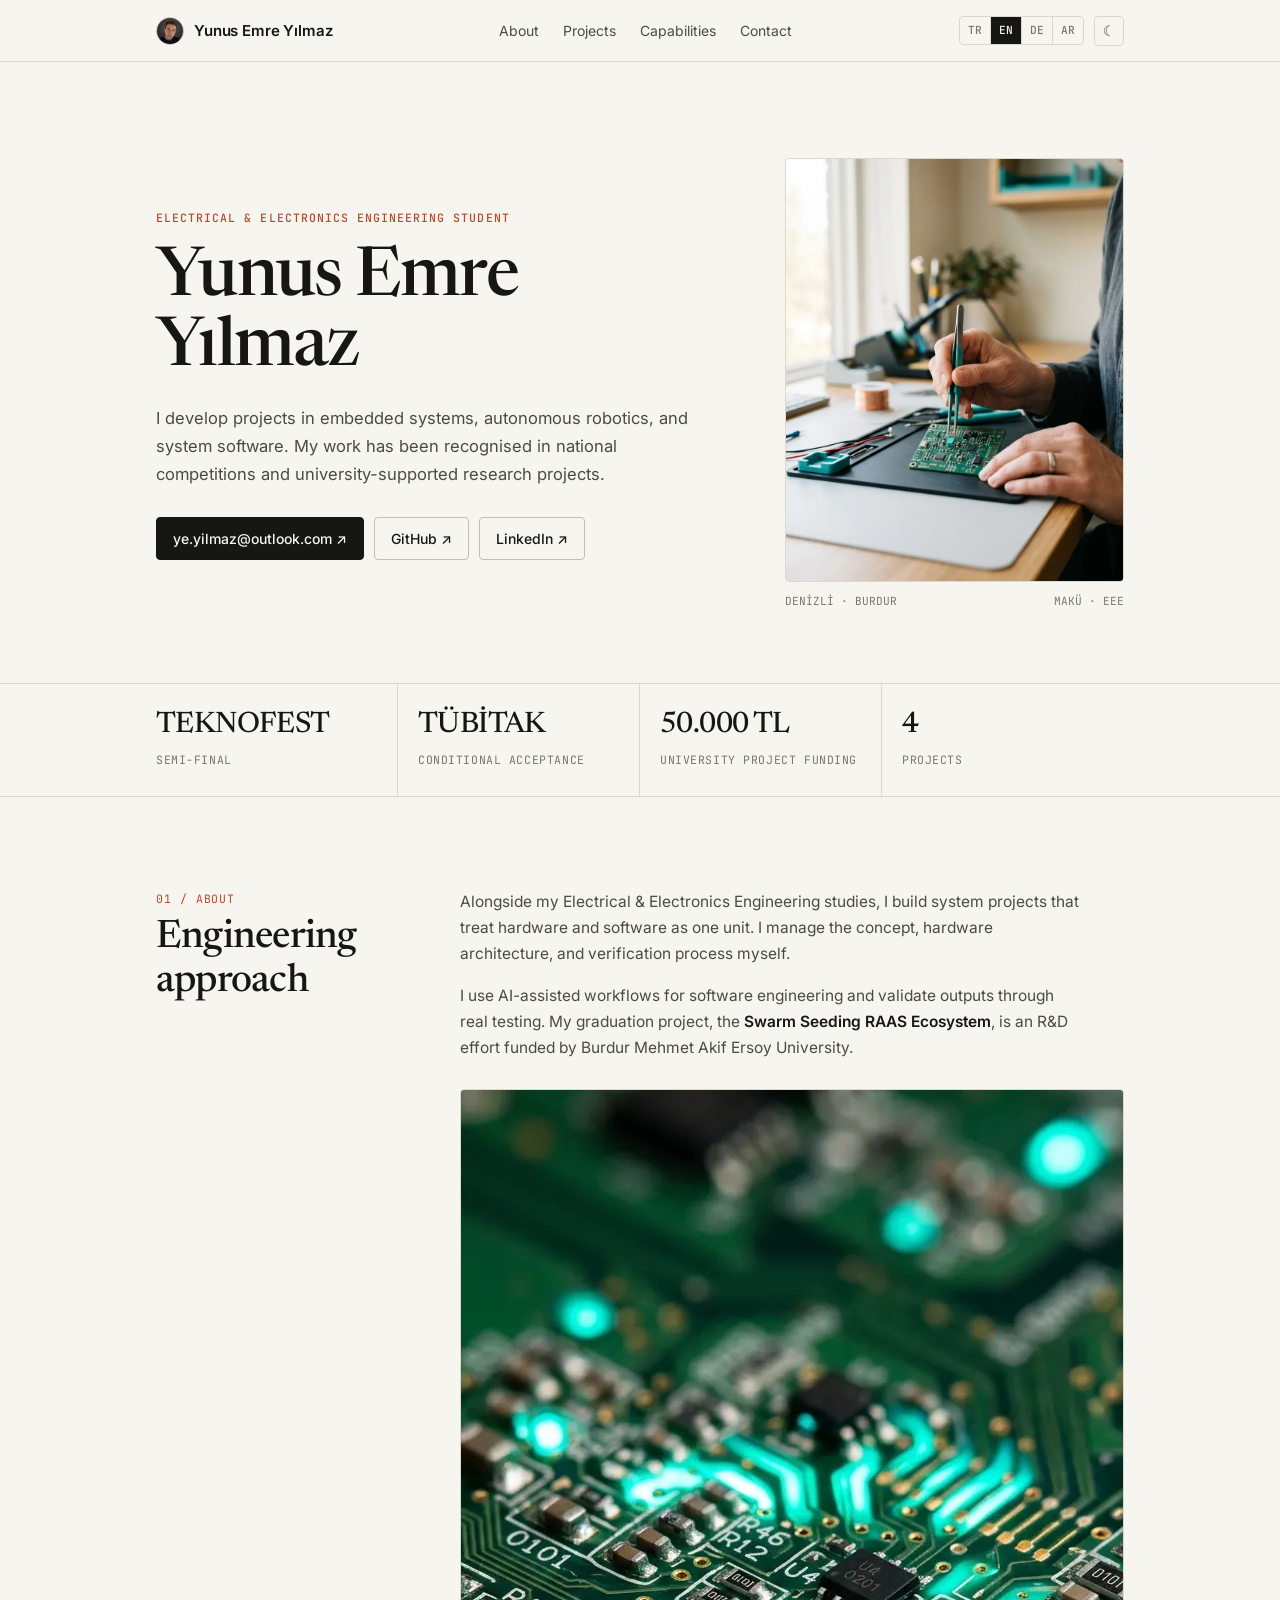
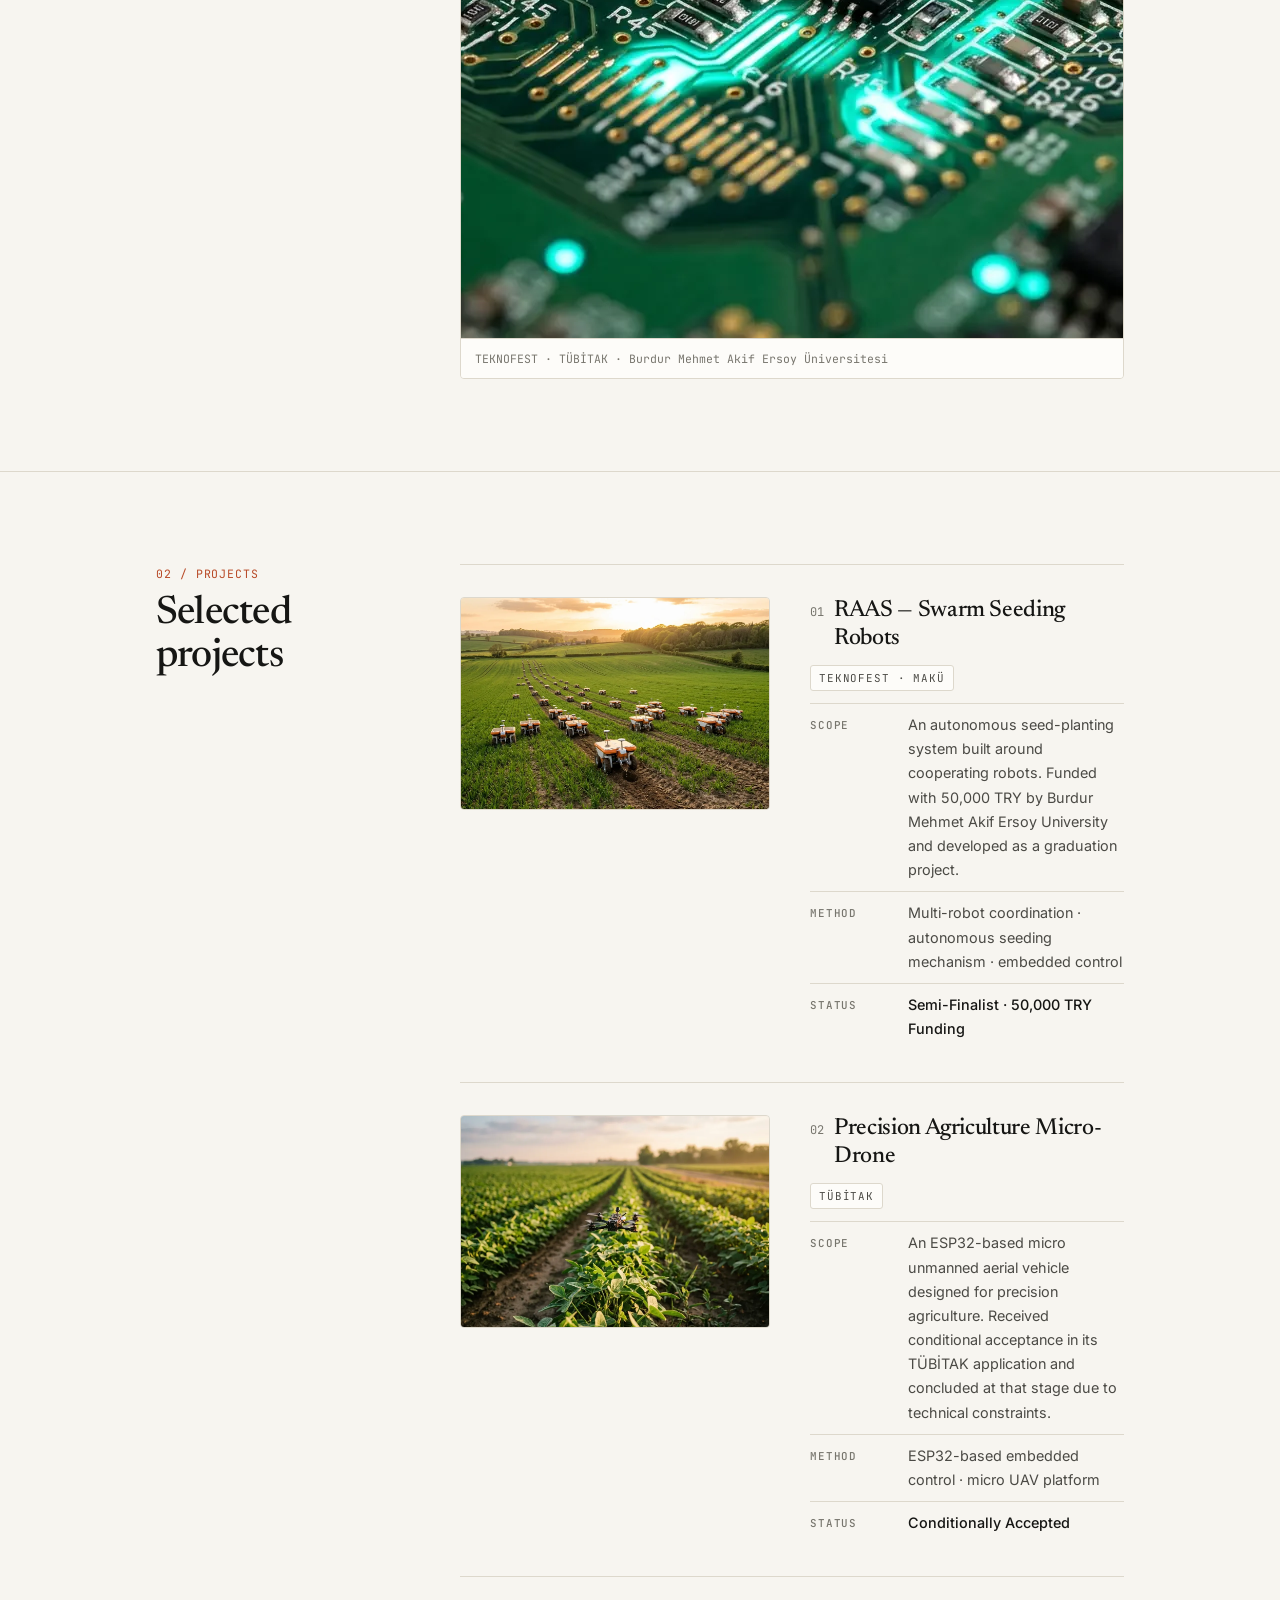
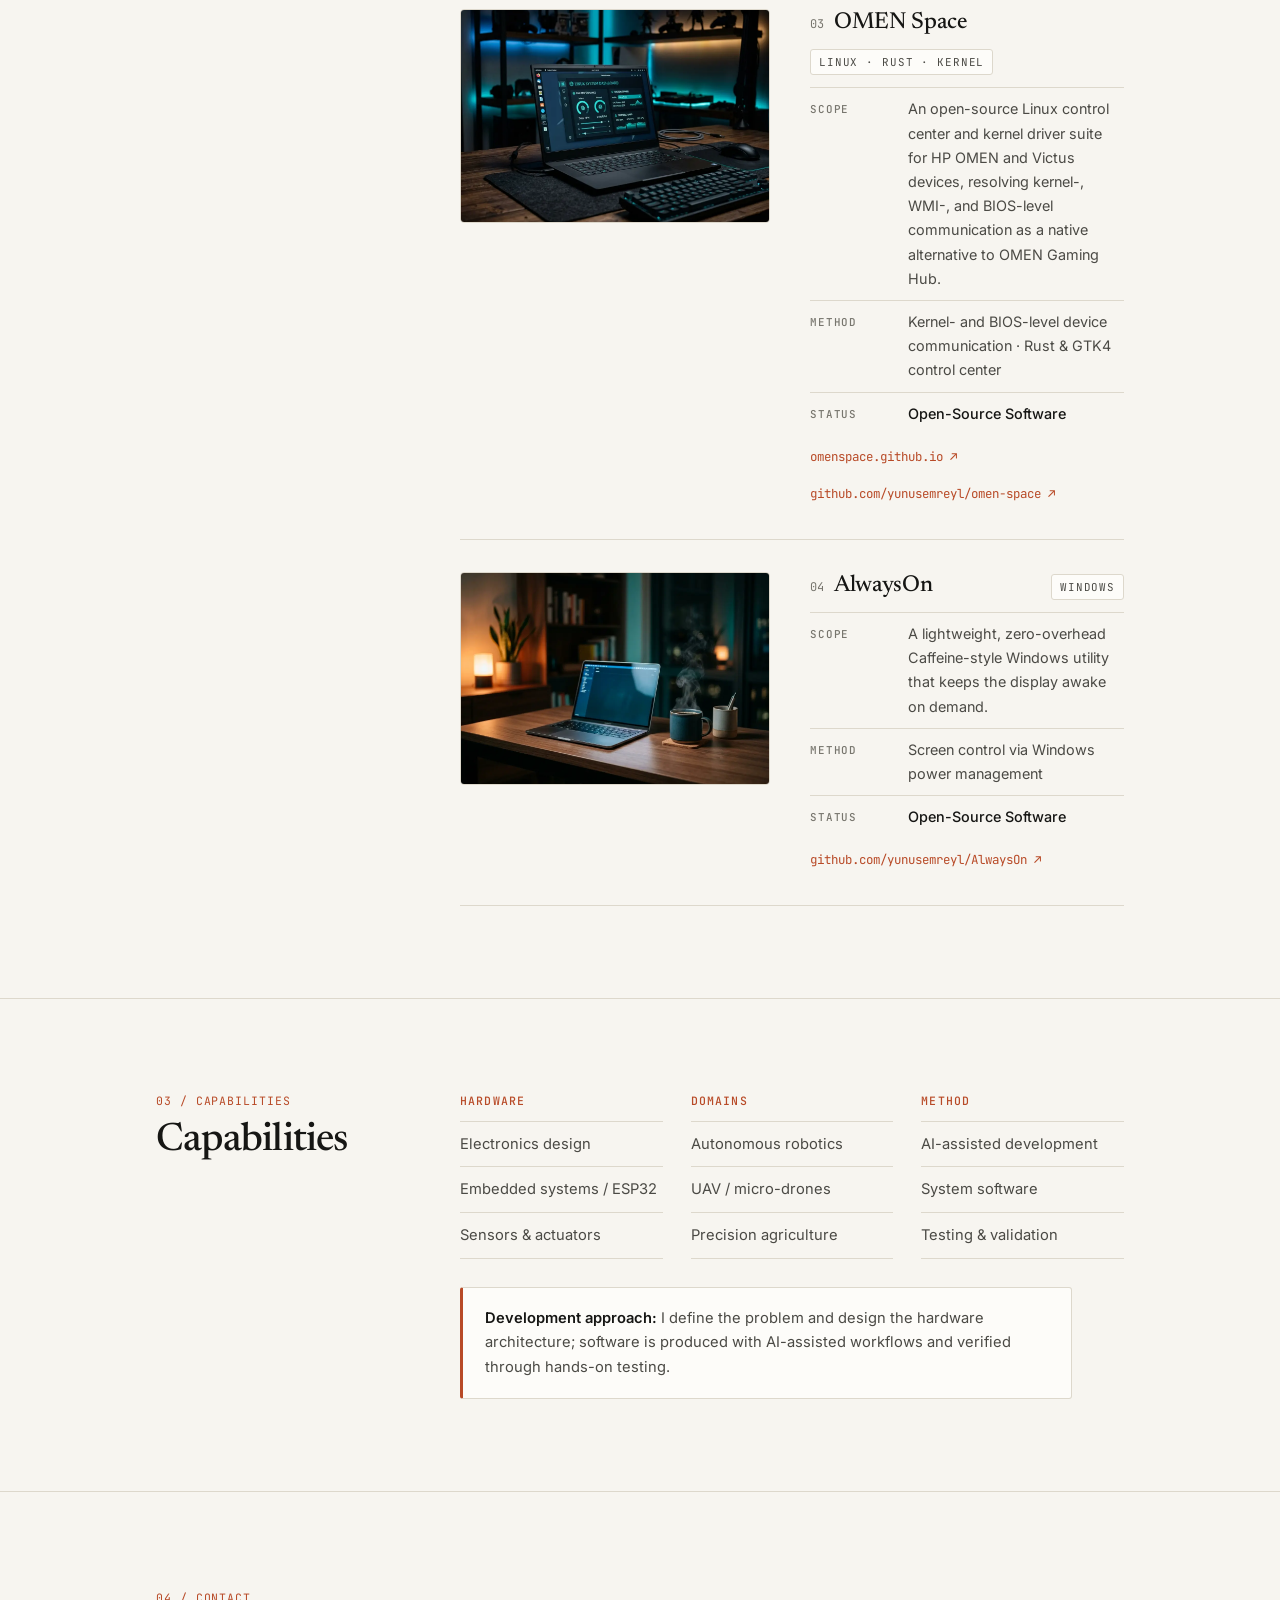
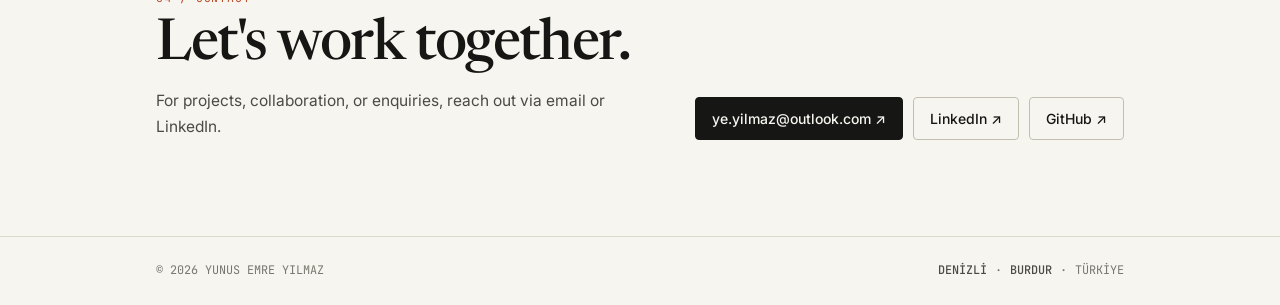
==== commit d08ba7f1: "redesign: rebuild personal portfolio with editorial Swiss typography" ====
--- a/index.html
+++ b/index.html
@@ -4,562 +4,1207 @@
 <meta charset="UTF-8">
 <meta name="viewport" content="width=device-width, initial-scale=1.0, viewport-fit=cover">
 <title>Yunus Emre Yılmaz</title>
-<meta name="description" content="Yunus Emre Yılmaz – Electrical & Electronics Engineering student. Embedded systems, autonomous robotics and system software.">
-<meta name="theme-color" content="#f3eee6">
+<meta name="description" content="Yunus Emre Yılmaz — Electrical &amp; Electronics Engineering student. Embedded systems, autonomous robotics, and Linux system software.">
+<meta name="theme-color" content="#f7f5f0">
+<link rel="icon" href="avatar.png" type="image/png">
 <script>document.documentElement.dataset.theme=localStorage.getItem('theme')||'light'</script>
-<link rel="preload" as="image" href="images/hero.webp" type="image/webp">
+<link rel="preload" as="image" href="images/about.webp" type="image/webp">
 <link rel="preconnect" href="https://fonts.googleapis.com">
 <link rel="preconnect" href="https://fonts.gstatic.com" crossorigin>
-<link href="https://fonts.googleapis.com/css2?family=Plus+Jakarta+Sans:wght@400;500;600;700&display=swap" rel="stylesheet">
+<link href="https://fonts.googleapis.com/css2?family=Inter:wght@400;500;600&family=JetBrains+Mono:wght@400;500&family=Newsreader:ital,opsz,wght@0,6..72,400;0,6..72,500;0,6..72,600;1,6..72,400&display=swap" rel="stylesheet">
 <style>
-:root{--bg:#f3eee6;--card:#fffdf9;--txt:#14201e;--txt2:#46514e;--mut:#76807c;--line:rgba(20,32,30,.12);--acc:#0e8f84;--on:#fff;--hbg:rgba(243,238,230,.92);--btnbg:rgba(20,32,30,.04);--shadow:0 26px 50px -30px rgba(20,32,30,.4);--orb1:rgba(14,143,132,.16);--orb2:rgba(255,170,90,.18);--ease:cubic-bezier(.22,1,.36,1);--sans:'Plus Jakarta Sans',system-ui,-apple-system,'Segoe UI',Roboto,sans-serif;--pad:clamp(20px,6vw,80px);--r:28px}
-[data-theme=dark]{--bg:#0a0f15;--card:#101923;--txt:#e9eff5;--txt2:#b5c0cc;--mut:#8b9aab;--line:rgba(255,255,255,.09);--acc:#4fd1c5;--on:#07100f;--hbg:rgba(10,15,21,.92);--btnbg:rgba(255,255,255,.03);--shadow:0 26px 50px -30px #000;--orb1:rgba(79,209,197,.2);--orb2:rgba(90,120,255,.15)}
-*{box-sizing:border-box;margin:0;padding:0;-webkit-tap-highlight-color:transparent}
-html{scroll-behavior:smooth;overflow-x:clip;scroll-snap-type:y mandatory}
-body{background:var(--bg);color:var(--txt);font-family:var(--sans);line-height:1.65;-webkit-font-smoothing:antialiased;overflow-x:clip;transition:background .5s,color .5s}
-a{color:inherit;text-decoration:none}
-ul{list-style:none}
-img{display:block;max-width:100%}
-
-.orb{position:fixed;z-index:-1;border-radius:50%;pointer-events:none;will-change:transform}
-.o1{width:70vmax;height:70vmax;top:-30vmax;left:-25vmax;background:radial-gradient(circle,var(--orb1),transparent 65%);animation:drift1 22s ease-in-out infinite alternate}
-.o2{width:60vmax;height:60vmax;bottom:-30vmax;right:-25vmax;background:radial-gradient(circle,var(--orb2),transparent 65%);animation:drift2 26s ease-in-out infinite alternate}
-@keyframes drift1{to{transform:translate3d(14vmax,10vmax,0) scale(1.15)}}
-@keyframes drift2{to{transform:translate3d(-12vmax,-10vmax,0) scale(1.1)}}
-#bar{position:fixed;top:0;left:0;right:0;height:2px;background:var(--acc);transform:scaleX(0);transform-origin:left;z-index:90}
-
-/* header */
-header{position:fixed;top:0;left:0;right:0;z-index:80;display:flex;justify-content:space-between;align-items:center;padding:12px var(--pad);background:var(--hbg);border-bottom:1px solid transparent;transition:border-color .3s,background .5s}
-header.s{border-color:var(--line)}
-.logo{font-weight:700;letter-spacing:.2em;display:flex;align-items:center;gap:12px}
-#dock{width:38px;height:38px;flex:none}
-.logo b{font-weight:700;opacity:0;will-change:transform,opacity}
-.logo i{width:8px;height:8px;border-radius:50%;background:var(--acc);animation:pulse 2.4s ease-in-out infinite}
-@keyframes pulse{50%{transform:scale(1.7);opacity:.35}}
-nav{display:flex;align-items:center;gap:26px}
-nav a{font-size:.88rem;color:var(--mut);position:relative;transition:color .25s}
-nav a::after{content:"";position:absolute;left:0;right:0;bottom:-4px;height:1px;background:var(--acc);transform:scaleX(0);transform-origin:left;transition:transform .35s var(--ease)}
-nav a:hover{color:var(--txt)}nav a:hover::after{transform:scaleX(1)}
-.tools{display:flex;gap:6px;align-items:center}
-.lang{display:flex;gap:4px}
-.lang button,.tg{background:none;border:1px solid var(--line);border-radius:10px;color:var(--mut);font:600 .72rem var(--sans);padding:6px 9px;cursor:pointer;transition:.25s}
-.tg{font-size:.95rem;line-height:1;padding:5px 9px}
-.lang button.on{background:var(--acc);border-color:var(--acc);color:var(--on)}
-.tg:hover,.lang button:hover{border-color:var(--acc);color:var(--acc)}
-.lang button.on:hover{color:var(--on)}
-#burger{display:none;width:44px;height:44px;background:none;border:0;cursor:pointer;position:relative}
-#burger i{position:absolute;left:11px;right:11px;height:2px;background:var(--txt);border-radius:2px;transition:transform .4s var(--ease),top .4s var(--ease)}
-#burger i:nth-child(1){top:17px}#burger i:nth-child(2){top:25px}
-#burger.open i:nth-child(1){top:21px;transform:rotate(45deg)}
-#burger.open i:nth-child(2){top:21px;transform:rotate(-45deg)}
-#menu{position:fixed;inset:0;z-index:70;background:var(--bg);display:flex;flex-direction:column;justify-content:center;gap:6px;padding:0 var(--pad);opacity:0;visibility:hidden;transition:opacity .35s,visibility .35s}
-#menu.open{opacity:1;visibility:visible}
-#menu a{font-size:clamp(2rem,10vw,3rem);font-weight:600;letter-spacing:-.02em;opacity:0;transform:translateY(24px);transition:opacity .5s,transform .6s var(--ease)}
-#menu.open a{opacity:1;transform:none}
-#menu.open a:nth-child(2){transition-delay:.06s}#menu.open a:nth-child(3){transition-delay:.12s}#menu.open a:nth-child(4){transition-delay:.18s}
-#menu .tools{margin-top:28px}
-@media(max-width:900px){nav>a,nav>.tools{display:none}#burger{display:block}}
-
-/* slides */
-.slide{min-height:100vh;min-height:100svh;scroll-snap-align:start;scroll-snap-stop:always;position:relative;display:flex;flex-direction:column;justify-content:center;padding:92px 0 56px}
-.slide>.wrap{width:100%}
-.wrap{max-width:1240px;margin:auto;padding:0 var(--pad)}
-.rv{opacity:0;transform:translate3d(0,44px,0) scale(.97);transition:opacity .7s var(--ease) var(--d,0s),transform .95s var(--ease) var(--d,0s)}
-.slide.act .rv{opacity:1;transform:none}
-#dots{position:fixed;right:clamp(6px,1.6vw,22px);top:50%;transform:translateY(-50%);z-index:60;display:flex;flex-direction:column;gap:4px}
-#dots button{width:22px;height:22px;background:none;border:0;cursor:pointer;position:relative}
-#dots button::after{content:"";position:absolute;left:50%;top:50%;width:6px;height:6px;margin:-3px;border-radius:50%;background:var(--mut);opacity:.5;transition:transform .4s var(--ease),background .3s,opacity .3s}
-#dots button.on::after{background:var(--acc);opacity:1;transform:scale(1.9)}
-
-/* images: zoom-out on slide entry */
-.zoom{position:relative;overflow:hidden;border-radius:var(--r);background:var(--card)}
-.zoom img{width:100%;height:100%;object-fit:cover;transform:scale(1.18);transition:transform 1.9s var(--ease)}
-.slide.act .zoom img{transform:none}
-
-/* type */
-.lbl{font-size:.78rem;font-weight:600;letter-spacing:.16em;text-transform:uppercase;color:var(--acc);margin-bottom:14px}
-h1{font-size:clamp(2.5rem,6.4vw,5.4rem);line-height:1.02;letter-spacing:-.04em;font-weight:700}
-h2{font-size:clamp(1.8rem,4vw,3.1rem);line-height:1.1;letter-spacing:-.03em;font-weight:700;margin-bottom:22px}
-.btns{display:flex;gap:10px;flex-wrap:wrap}
-.btn{display:inline-flex;align-items:center;gap:8px;padding:12px 22px;border:1px solid var(--line);border-radius:999px;font-weight:600;font-size:.88rem;background:var(--btnbg);transition:transform .35s var(--ease),border-color .3s,background .3s,color .3s}
-.btn:hover{transform:translateY(-3px);border-color:var(--acc);color:var(--acc)}
-.btn.main{background:var(--acc);border-color:var(--acc);color:var(--on)}
-.btn.main:hover{filter:brightness(1.1);color:var(--on)}
-
-/* hero */
-#hero{padding:100px 0 84px}
-.hero-in{max-width:1240px;margin:auto;padding:0 var(--pad);width:100%;position:relative;z-index:2;color:#fff}
-.hero-in>div{max-width:680px}
-.hero-bg{position:absolute;inset:0;width:100%;height:100%;object-fit:cover;object-position:40% center;z-index:0;animation:bgzoom 2.4s var(--ease) both}
-@keyframes bgzoom{from{transform:scale(1.14)}}
-#hero::before{content:"";position:absolute;inset:0;z-index:1;background:linear-gradient(90deg,rgba(5,10,12,.82),rgba(5,10,12,.45) 60%,rgba(5,10,12,.3)),linear-gradient(0deg,rgba(5,10,12,.6),transparent 40%)}
-#hero .mq{z-index:2;border-color:rgba(255,255,255,.18)}
-#hero .mq span{color:rgba(255,255,255,.7)}
-#hero .btn:not(.main){color:#fff;border-color:rgba(255,255,255,.4);background:rgba(255,255,255,.1)}
-#hero .btn:not(.main):hover{border-color:#7ae6dc;color:#7ae6dc}
-header:not(.s){background:transparent}
-header:not(.s) nav>a,header:not(.s) .tg,header:not(.s) .lang button:not(.on){color:#fff;border-color:rgba(255,255,255,.3)}
-header:not(.s) #burger i{background:#fff}
-.role{font-size:.78rem;font-weight:600;letter-spacing:.16em;color:#7ae6dc;margin-bottom:14px;animation:up .9s .15s var(--ease) both}
-h1 .ln{display:block;overflow:hidden;padding-bottom:.06em}
-h1 .ln span{display:block;animation:rise 1.1s var(--ease) both}
-h1 .ln:nth-child(1) span{animation-delay:.25s}
-h1 .ln:nth-child(2) span{animation-delay:.38s;color:rgba(255,255,255,.65);font-weight:500}
-@keyframes rise{from{transform:translate3d(0,110%,0)}}
-@keyframes up{from{opacity:0;transform:translate3d(0,20px,0)}}
-@keyframes wipe{from{clip-path:inset(100% 0 0 0 round var(--r))}}
-.lead{max-width:520px;color:rgba(255,255,255,.85);margin:20px 0 28px;font-size:clamp(.96rem,1.25vw,1.1rem);animation:up 1s .55s var(--ease) both}
-.hero-in .btns{animation:up 1s .7s var(--ease) both}
-.ph{width:clamp(84px,9vw,124px);aspect-ratio:1;visibility:hidden;margin-bottom:22px}
-#av{position:fixed;top:0;left:0;z-index:85;display:block;transform-origin:0 0;will-change:transform;animation:fade 1.1s .6s both}
-@keyframes fade{from{opacity:0}}
-#av::before{content:"";position:absolute;inset:-6px;border-radius:50%;background:conic-gradient(from 0deg,var(--acc),transparent 40%,transparent 60%,#5a78ff,var(--acc));animation:spin 8s linear infinite;will-change:transform}
-#av img{position:relative;width:100%;height:100%;object-fit:cover;border-radius:50%;border:5px solid var(--bg)}
-@keyframes spin{to{transform:rotate(360deg)}}
-@media(max-width:900px){.ph{width:84px;margin-bottom:14px}.lead{margin:14px 0 20px}}
-
-/* marquee */
-.mq{position:absolute;z-index:2;left:0;right:0;bottom:0;overflow:hidden;border-top:1px solid var(--line);padding:14px 0}
-.mq div{display:flex;width:max-content;animation:mq 32s linear infinite}
-.mq span{padding:0 26px;font-size:.78rem;letter-spacing:.22em;color:var(--mut);white-space:nowrap}
-.mq span.d{padding:0;color:var(--acc)}
-@keyframes mq{to{transform:translate3d(-50%,0,0)}}
-
-/* about */
-.split{display:grid;grid-template-columns:.9fr 1.1fr;gap:clamp(24px,5vw,72px);align-items:center}
-.split .zoom{height:clamp(300px,66svh,600px);box-shadow:var(--shadow)}
-.split p{color:var(--txt2);margin-bottom:14px}
-.split p b{color:var(--txt);font-weight:600}
-@media(max-width:820px){.split{grid-template-columns:1fr;gap:20px}.split .zoom{height:clamp(150px,26svh,280px)}.split h2{margin-bottom:12px}}
-
-/* facts */
-.banner{height:clamp(130px,30svh,300px);margin-bottom:16px;box-shadow:var(--shadow)}
-.banner::after{content:"";position:absolute;inset:0;background:linear-gradient(90deg,rgba(6,12,14,.72),rgba(6,12,14,.1))}
-.banner p{position:absolute;z-index:2;left:clamp(20px,4vw,48px);bottom:clamp(16px,3vw,36px);color:#fff;font-weight:700;font-size:clamp(1.3rem,3.6vw,2.8rem);letter-spacing:-.03em;line-height:1.1}
-.facts{display:grid;grid-template-columns:repeat(4,1fr);gap:14px}
-@media(max-width:820px){.facts{grid-template-columns:repeat(2,1fr)}}
-.card{background:var(--card);border:1px solid var(--line);border-radius:22px;padding:24px;transition:transform .45s var(--ease),border-color .3s,background .5s}
-@media(hover:hover){.card:hover{transform:translateY(-6px);border-color:var(--acc)}}
-.fact b{display:block;font-size:clamp(1.3rem,2.6vw,2rem);letter-spacing:-.03em;line-height:1.2}
-.fact span{font-size:.76rem;color:var(--mut);letter-spacing:.06em;text-transform:uppercase}
-
-/* projects */
-.grid{display:grid;grid-template-columns:repeat(2,1fr);gap:18px}
-@media(max-width:820px){.grid{grid-template-columns:1fr;gap:12px}}
-.pcard{position:relative;overflow:hidden;padding:0;display:flex;flex-direction:column;box-shadow:var(--shadow)}
-.pimg{height:clamp(130px,27svh,270px);border-radius:0}
-.pimg::after{content:"";position:absolute;inset:0;background:linear-gradient(180deg,rgba(0,0,0,.35),transparent 45%)}
-.no{position:absolute;z-index:2;right:18px;top:10px;font-size:2.4rem;font-weight:700;line-height:1;color:transparent;-webkit-text-stroke:1px rgba(255,255,255,.8)}
-.tag{position:absolute;z-index:2;left:16px;top:16px;font-size:.7rem;font-weight:600;letter-spacing:.14em;color:#fff;padding:5px 12px;background:rgba(0,0,0,.45);border-radius:999px}
-.pbody{padding:20px 24px 24px}
-.pcard h3{font-size:1.35rem;letter-spacing:-.02em;margin-bottom:10px}
-.pcard dl div{display:grid;grid-template-columns:76px 1fr;gap:12px;padding:9px 0;border-top:1px solid var(--line);font-size:.9rem}
-.pcard dt{font-size:.68rem;font-weight:600;letter-spacing:.12em;color:var(--acc);text-transform:uppercase;padding-top:3px}
-.pcard dd{color:var(--txt2)}
-.pcard dd.m{color:var(--mut)}
-@media(hover:hover){.slide.act .pcard:hover .zoom img{transform:scale(1.07);transition-duration:1s}}
-@media(max-width:820px){.pcard dl div:nth-child(2){display:none}.pbody{padding:14px 18px 16px}.pcard h3{font-size:1.15rem;margin-bottom:6px}.no{font-size:1.9rem}.pcard dl div{padding:7px 0;font-size:.85rem}}
-
-/* skills */
-.cols{display:grid;grid-template-columns:repeat(3,1fr);gap:14px}
-@media(max-width:820px){.cols{grid-template-columns:1fr}}
-.cols h4{font-size:.78rem;letter-spacing:.16em;text-transform:uppercase;color:var(--acc);margin-bottom:10px}
-.cols li{padding:10px 0;border-top:1px solid var(--line);transition:transform .35s var(--ease),color .3s}
-@media(hover:hover){.cols li:hover{transform:translateX(8px);color:var(--acc)}}
-.note{margin-top:18px;padding:22px 26px;border-radius:22px;background:var(--card);border:1px solid var(--line);border-left:3px solid var(--acc);color:var(--txt2);max-width:780px}
-.note b{color:var(--txt)}
-
-/* contact */
-#contact{padding-bottom:84px}
-.cpanel{min-height:clamp(320px,62svh,540px);display:flex;flex-direction:column;justify-content:flex-end;padding:clamp(24px,4.5vw,64px);color:#fff;box-shadow:var(--shadow)}
-.cpanel>img{position:absolute;inset:0}
-.cpanel::after{content:"";position:absolute;inset:0;background:linear-gradient(0deg,rgba(5,10,12,.85),rgba(5,10,12,.25) 70%)}
-.cpanel>*:not(img){position:relative;z-index:2}
-.cpanel .lbl{color:#7ae6dc}
-.big{font-size:clamp(2.2rem,7vw,5.4rem);line-height:1.04;letter-spacing:-.04em;font-weight:700;margin-bottom:14px}
-.sub{color:rgba(255,255,255,.8);max-width:520px;margin-bottom:24px}
-.cpanel .btn{color:#fff;border-color:rgba(255,255,255,.35);background:rgba(255,255,255,.08)}
-.cpanel .btn.main{background:#4fd1c5;border-color:#4fd1c5;color:#07100f}
-footer{position:absolute;left:0;right:0;bottom:0;display:flex;justify-content:space-between;gap:12px;flex-wrap:wrap;padding:22px var(--pad);font-size:.74rem;letter-spacing:.1em;color:var(--mut)}
-
-.loc{display:inline-flex;align-items:center;gap:10px}
-.loc svg{color:var(--acc)}
-.loc b{font-weight:600;color:var(--txt)}
-.loc em{font-style:normal}
-.loc i{width:4px;height:4px;border-radius:50%;background:var(--acc)}
-[dir=rtl] .mq div,[dir=rtl] #bar{direction:ltr}
-@media(prefers-reduced-motion:reduce){
-  *,*::before,*::after{animation:none!important;transition:none!important;scroll-behavior:auto!important}
-  .slide .rv{opacity:1;transform:none}.zoom img{transform:none!important}
+:root {
+  --bg: #f7f5f0;
+  --surface: #efece4;
+  --card: #fdfcf9;
+  --ink: #161614;
+  --ink-2: #4b4a45;
+  --ink-3: #78766e;
+  --rule: #ddd8cc;
+  --rule-strong: #c4beb0;
+  --accent: #b84a27;
+  --accent-soft: rgba(184, 74, 39, 0.09);
+  --hdr-bg: rgba(247, 245, 240, 0.9);
+  --serif: 'Newsreader', Georgia, 'Times New Roman', serif;
+  --sans: 'Inter', system-ui, -apple-system, 'Segoe UI', sans-serif;
+  --mono: 'JetBrains Mono', ui-monospace, SFMono-Regular, Menlo, monospace;
+  --max: 1080px;
+  --gutter: clamp(20px, 5vw, 56px);
+}
+
+[data-theme="dark"] {
+  --bg: #121211;
+  --surface: #1a1917;
+  --card: #171615;
+  --ink: #efece6;
+  --ink-2: #b4afa6;
+  --ink-3: #837e75;
+  --rule: #282623;
+  --rule-strong: #3d3a35;
+  --accent: #e07a52;
+  --accent-soft: rgba(224, 122, 82, 0.12);
+  --hdr-bg: rgba(18, 18, 17, 0.9);
+}
+
+*, *::before, *::after {
+  box-sizing: border-box;
+  margin: 0;
+  padding: 0;
+}
+
+html {
+  scroll-behavior: smooth;
+  scroll-padding-top: 76px;
+  overflow-x: clip;
+}
+
+body {
+  background: var(--bg);
+  color: var(--ink);
+  font-family: var(--sans);
+  font-size: 15.5px;
+  line-height: 1.68;
+  -webkit-font-smoothing: antialiased;
+  text-rendering: optimizeLegibility;
+}
+
+a {
+  color: inherit;
+  text-decoration: none;
+}
+
+img {
+  display: block;
+  max-width: 100%;
+}
+
+button {
+  font: inherit;
+  color: inherit;
+}
+
+.wrap {
+  width: 100%;
+  max-width: var(--max);
+  margin: 0 auto;
+  padding: 0 var(--gutter);
+}
+
+/* ---------- Header ---------- */
+.site-header {
+  position: sticky;
+  top: 0;
+  z-index: 50;
+  height: 62px;
+  background: var(--hdr-bg);
+  backdrop-filter: blur(10px);
+  -webkit-backdrop-filter: blur(10px);
+  border-bottom: 1px solid var(--rule);
+}
+
+.hdr-in {
+  height: 100%;
+  display: flex;
+  align-items: center;
+  justify-content: space-between;
+  gap: 20px;
+}
+
+.identity {
+  display: inline-flex;
+  align-items: center;
+  gap: 10px;
+  font-weight: 600;
+  font-size: 0.94rem;
+  letter-spacing: -0.01em;
+  white-space: nowrap;
+}
+
+.identity img {
+  width: 28px;
+  height: 28px;
+  border-radius: 50%;
+  object-fit: cover;
+  border: 1px solid var(--rule-strong);
+}
+
+.nav {
+  display: flex;
+  align-items: center;
+  gap: 24px;
+}
+
+.nav a {
+  font-size: 0.875rem;
+  color: var(--ink-2);
+  transition: color 0.15s;
+}
+
+.nav a:hover {
+  color: var(--ink);
+}
+
+.tools {
+  display: flex;
+  align-items: center;
+  gap: 10px;
+}
+
+.lang {
+  display: inline-flex;
+  align-items: center;
+  border: 1px solid var(--rule);
+  border-radius: 4px;
+  overflow: hidden;
+}
+
+.lang button {
+  background: transparent;
+  border: 0;
+  border-inline-end: 1px solid var(--rule);
+  padding: 4px 8px;
+  font-family: var(--mono);
+  font-size: 0.7rem;
+  font-weight: 500;
+  color: var(--ink-3);
+  cursor: pointer;
+  transition: background 0.15s, color 0.15s;
+}
+
+.lang button:last-child {
+  border-inline-end: 0;
+}
+
+.lang button:hover {
+  color: var(--ink);
+  background: var(--surface);
+}
+
+.lang button.on {
+  background: var(--ink);
+  color: var(--bg);
+}
+
+.tg {
+  width: 30px;
+  height: 30px;
+  display: inline-grid;
+  place-items: center;
+  background: transparent;
+  border: 1px solid var(--rule);
+  border-radius: 4px;
+  color: var(--ink-2);
+  font-size: 0.88rem;
+  cursor: pointer;
+  transition: border-color 0.15s, color 0.15s, background 0.15s;
+}
+
+.tg:hover {
+  border-color: var(--rule-strong);
+  color: var(--ink);
+  background: var(--surface);
+}
+
+#burger {
+  display: none;
+  width: 34px;
+  height: 34px;
+  background: transparent;
+  border: 1px solid var(--rule);
+  border-radius: 4px;
+  cursor: pointer;
+  position: relative;
+}
+
+#burger i {
+  position: absolute;
+  left: 8px;
+  right: 8px;
+  height: 1.5px;
+  background: var(--ink);
+  transition: transform 0.2s, top 0.2s;
+}
+
+#burger i:nth-child(1) { top: 12px; }
+#burger i:nth-child(2) { top: 20px; }
+#burger.open i:nth-child(1) { top: 16px; transform: rotate(45deg); }
+#burger.open i:nth-child(2) { top: 16px; transform: rotate(-45deg); }
+
+#menu {
+  position: fixed;
+  inset: 62px 0 0 0;
+  z-index: 45;
+  background: var(--bg);
+  border-top: 1px solid var(--rule);
+  padding: 24px var(--gutter);
+  display: none;
+  flex-direction: column;
+  gap: 2px;
+}
+
+#menu.open {
+  display: flex;
+}
+
+#menu a {
+  padding: 13px 0;
+  border-bottom: 1px solid var(--rule);
+  font-family: var(--serif);
+  font-size: 1.45rem;
+}
+
+#menu .tools {
+  margin-top: 22px;
+}
+
+@media (max-width: 820px) {
+  .nav, .hdr-in > .tools { display: none; }
+  #burger { display: block; }
+}
+
+/* ---------- Hero ---------- */
+.hero {
+  padding: clamp(52px, 8vw, 96px) 0 clamp(44px, 6vw, 72px);
+  border-bottom: 1px solid var(--rule);
+}
+
+.hero-grid {
+  display: grid;
+  grid-template-columns: 1.25fr 0.75fr;
+  gap: clamp(28px, 5vw, 64px);
+  align-items: center;
+}
+
+.kicker {
+  font-family: var(--mono);
+  font-size: 0.72rem;
+  font-weight: 500;
+  letter-spacing: 0.09em;
+  text-transform: uppercase;
+  color: var(--accent);
+  margin-bottom: 16px;
+}
+
+h1 {
+  font-family: var(--serif);
+  font-weight: 500;
+  font-size: clamp(2.5rem, 5.4vw, 4.25rem);
+  line-height: 1.04;
+  letter-spacing: -0.025em;
+  margin-bottom: 20px;
+}
+
+.lead {
+  font-size: clamp(1rem, 1.3vw, 1.1rem);
+  color: var(--ink-2);
+  max-width: 54ch;
+  margin-bottom: 28px;
+}
+
+.actions {
+  display: flex;
+  flex-wrap: wrap;
+  gap: 10px;
+}
+
+.btn {
+  display: inline-flex;
+  align-items: center;
+  gap: 6px;
+  padding: 9px 16px;
+  border: 1px solid var(--rule-strong);
+  border-radius: 4px;
+  background: transparent;
+  font-size: 0.875rem;
+  font-weight: 500;
+  color: var(--ink);
+  transition: background 0.15s, border-color 0.15s, color 0.15s;
+}
+
+.btn:hover {
+  background: var(--surface);
+  border-color: var(--ink);
+}
+
+.btn-primary {
+  background: var(--ink);
+  border-color: var(--ink);
+  color: var(--bg);
+}
+
+.btn-primary:hover {
+  background: var(--accent);
+  border-color: var(--accent);
+  color: #ffffff;
+}
+
+.hero-figure {
+  display: flex;
+  flex-direction: column;
+  gap: 10px;
+}
+
+.hero-frame {
+  border: 1px solid var(--rule);
+  border-radius: 4px;
+  overflow: hidden;
+  background: var(--surface);
+  aspect-ratio: 4 / 5;
+}
+
+.hero-frame img {
+  width: 100%;
+  height: 100%;
+  object-fit: cover;
+}
+
+.hero-caption {
+  display: flex;
+  justify-content: space-between;
+  gap: 12px;
+  font-family: var(--mono);
+  font-size: 0.7rem;
+  color: var(--ink-3);
+}
+
+@media (max-width: 820px) {
+  .hero-grid {
+    grid-template-columns: 1fr;
+  }
+  .hero-frame {
+    aspect-ratio: 16 / 10;
+  }
+}
+
+/* ---------- Facts Strip ---------- */
+.facts-strip {
+  border-bottom: 1px solid var(--rule);
+}
+
+.facts-grid {
+  display: grid;
+  grid-template-columns: repeat(4, 1fr);
+}
+
+.fact {
+  padding: 24px 20px;
+  border-inline-end: 1px solid var(--rule);
+}
+
+.fact:first-child { padding-inline-start: 0; }
+.fact:last-child { border-inline-end: 0; padding-inline-end: 0; }
+
+.fact b {
+  display: block;
+  font-family: var(--serif);
+  font-weight: 500;
+  font-size: clamp(1.35rem, 2.4vw, 1.85rem);
+  letter-spacing: -0.02em;
+  line-height: 1.15;
+  margin-bottom: 4px;
+}
+
+.fact span {
+  font-family: var(--mono);
+  font-size: 0.72rem;
+  color: var(--ink-3);
+  text-transform: uppercase;
+  letter-spacing: 0.05em;
+}
+
+@media (max-width: 780px) {
+  .facts-grid { grid-template-columns: repeat(2, 1fr); }
+  .fact { padding: 18px 14px; border-bottom: 1px solid var(--rule); }
+  .fact:first-child { padding-inline-start: 14px; }
+  .fact:nth-child(2n) { border-inline-end: 0; }
+  .fact:nth-last-child(-n+2) { border-bottom: 0; }
+}
+
+/* ---------- Sections ---------- */
+.sec {
+  padding: clamp(56px, 7.5vw, 92px) 0;
+  border-bottom: 1px solid var(--rule);
+}
+
+.sec-grid {
+  display: grid;
+  grid-template-columns: 240px 1fr;
+  gap: clamp(24px, 5vw, 64px);
+  align-items: start;
+}
+
+.sec-aside {
+  position: sticky;
+  top: 88px;
+}
+
+.sec-idx {
+  font-family: var(--mono);
+  font-size: 0.72rem;
+  color: var(--accent);
+  letter-spacing: 0.08em;
+  text-transform: uppercase;
+  margin-bottom: 8px;
+}
+
+h2 {
+  font-family: var(--serif);
+  font-weight: 500;
+  font-size: clamp(1.75rem, 3.2vw, 2.45rem);
+  line-height: 1.12;
+  letter-spacing: -0.02em;
+  margin-bottom: 16px;
+}
+
+.prose p {
+  color: var(--ink-2);
+  max-width: 62ch;
+  margin-bottom: 16px;
+}
+
+.prose p:last-child {
+  margin-bottom: 0;
+}
+
+.prose b {
+  color: var(--ink);
+  font-weight: 600;
+}
+
+.hw-fig {
+  margin-top: 28px;
+  border: 1px solid var(--rule);
+  border-radius: 4px;
+  overflow: hidden;
+  max-width: 680px;
+}
+
+.hw-fig img {
+  width: 100%;
+  aspect-ratio: 16 / 9;
+  object-fit: cover;
+}
+
+.hw-fig figcaption {
+  padding: 10px 14px;
+  background: var(--card);
+  border-top: 1px solid var(--rule);
+  font-family: var(--mono);
+  font-size: 0.72rem;
+  color: var(--ink-3);
+}
+
+@media (max-width: 860px) {
+  .sec-grid {
+    grid-template-columns: 1fr;
+  }
+  .sec-aside {
+    position: static;
+  }
+}
+
+/* ---------- Projects List (Editorial 2-column rows) ---------- */
+.proj-list {
+  display: flex;
+  flex-direction: column;
+  border-top: 1px solid var(--rule);
+}
+
+.proj-row {
+  display: grid;
+  grid-template-columns: 310px 1fr;
+  gap: clamp(20px, 3.5vw, 40px);
+  padding: 32px 0;
+  border-bottom: 1px solid var(--rule);
+  align-items: start;
+}
+
+.proj-media {
+  border: 1px solid var(--rule);
+  border-radius: 4px;
+  overflow: hidden;
+  background: var(--surface);
+  aspect-ratio: 16 / 11;
+}
+
+.proj-media img {
+  width: 100%;
+  height: 100%;
+  object-fit: cover;
+}
+
+.proj-head {
+  display: flex;
+  align-items: baseline;
+  justify-content: space-between;
+  gap: 12px;
+  flex-wrap: wrap;
+  margin-bottom: 12px;
+}
+
+.proj-title {
+  display: flex;
+  align-items: baseline;
+  gap: 10px;
+}
+
+.proj-num {
+  font-family: var(--mono);
+  font-size: 0.75rem;
+  color: var(--ink-3);
+}
+
+.proj-row h3 {
+  font-family: var(--serif);
+  font-weight: 500;
+  font-size: 1.45rem;
+  letter-spacing: -0.015em;
+  line-height: 1.2;
+}
+
+.proj-tag {
+  font-family: var(--mono);
+  font-size: 0.68rem;
+  letter-spacing: 0.08em;
+  text-transform: uppercase;
+  padding: 3px 8px;
+  border: 1px solid var(--rule);
+  border-radius: 3px;
+  color: var(--ink-2);
+  background: var(--card);
+}
+
+.proj-dl {
+  border-top: 1px solid var(--rule);
+}
+
+.proj-dl div {
+  display: grid;
+  grid-template-columns: 84px 1fr;
+  gap: 14px;
+  padding: 9px 0;
+  border-bottom: 1px solid var(--rule);
+  font-size: 0.9rem;
+}
+
+.proj-dl div:last-child {
+  border-bottom: 0;
+}
+
+.proj-dl dt {
+  font-family: var(--mono);
+  font-size: 0.68rem;
+  font-weight: 500;
+  letter-spacing: 0.08em;
+  text-transform: uppercase;
+  color: var(--ink-3);
+  padding-top: 3px;
+}
+
+.proj-dl dd {
+  color: var(--ink-2);
+}
+
+.proj-dl dd.stat {
+  color: var(--ink);
+  font-weight: 500;
+}
+
+.proj-links {
+  display: flex;
+  flex-wrap: wrap;
+  gap: 14px;
+  margin-top: 12px;
+}
+
+.proj-links a {
+  font-family: var(--mono);
+  font-size: 0.78rem;
+  color: var(--accent);
+  border-bottom: 1px solid transparent;
+  padding-bottom: 1px;
+  transition: border-color 0.15s;
+}
+
+.proj-links a:hover {
+  border-color: var(--accent);
+}
+
+@media (max-width: 820px) {
+  .proj-row {
+    grid-template-columns: 1fr;
+    padding: 24px 0;
+  }
+  .proj-dl div {
+    grid-template-columns: 74px 1fr;
+    gap: 10px;
+  }
+}
+
+/* ---------- Skills ---------- */
+.skills-cols {
+  display: grid;
+  grid-template-columns: repeat(3, 1fr);
+  gap: 28px;
+}
+
+@media (max-width: 720px) {
+  .skills-cols {
+    grid-template-columns: 1fr;
+    gap: 24px;
+  }
+}
+
+.skill-col h3 {
+  font-family: var(--mono);
+  font-size: 0.72rem;
+  font-weight: 500;
+  letter-spacing: 0.1em;
+  text-transform: uppercase;
+  color: var(--accent);
+  margin-bottom: 10px;
+}
+
+.skill-col ul {
+  list-style: none;
+  border-top: 1px solid var(--rule);
+}
+
+.skill-col li {
+  padding: 10px 0;
+  border-bottom: 1px solid var(--rule);
+  font-size: 0.92rem;
+  color: var(--ink-2);
+}
+
+.method-note {
+  margin-top: 28px;
+  padding: 18px 22px;
+  background: var(--card);
+  border: 1px solid var(--rule);
+  border-inline-start: 3px solid var(--accent);
+  border-radius: 3px;
+  color: var(--ink-2);
+  font-size: 0.92rem;
+  max-width: 68ch;
+}
+
+.method-note b {
+  color: var(--ink);
+  font-weight: 600;
+}
+
+/* ---------- Contact ---------- */
+.contact-sec {
+  padding: clamp(56px, 8vw, 96px) 0;
+}
+
+.contact-box {
+  display: flex;
+  align-items: flex-end;
+  justify-content: space-between;
+  gap: 28px;
+  flex-wrap: wrap;
+}
+
+.contact-title {
+  font-family: var(--serif);
+  font-weight: 500;
+  font-size: clamp(2.1rem, 5vw, 3.6rem);
+  line-height: 1.06;
+  letter-spacing: -0.025em;
+  margin-bottom: 12px;
+}
+
+.contact-sub {
+  color: var(--ink-2);
+  max-width: 50ch;
+}
+
+/* ---------- Footer ---------- */
+.site-footer {
+  border-top: 1px solid var(--rule);
+  padding: 24px 0;
+  font-family: var(--mono);
+  font-size: 0.74rem;
+  color: var(--ink-3);
+}
+
+.foot-in {
+  display: flex;
+  align-items: center;
+  justify-content: space-between;
+  gap: 12px;
+  flex-wrap: wrap;
+}
+
+.foot-loc {
+  display: inline-flex;
+  align-items: center;
+  gap: 8px;
+}
+
+.foot-loc b {
+  color: var(--ink-2);
+  font-weight: 500;
+}
+
+@media (prefers-reduced-motion: reduce) {
+  html { scroll-behavior: auto; }
+  *, *::before, *::after { transition: none !important; animation: none !important; }
 }
 </style>
 </head>
 <body>
-<div class="orb o1"></div><div class="orb o2"></div>
-<div id="bar"></div>
-
-<header id="hd">
-  <a class="logo" href="#top" aria-label="YEY"><span id="dock"></span><b id="lw">YEY</b><i></i></a>
-  <nav>
-    <a href="#about" data-i="n_about"></a><a href="#projects" data-i="n_proj"></a><a href="#skills" data-i="n_skills"></a><a href="#contact" data-i="n_contact"></a>
-    <div class="tools"><div class="lang"><button data-l="tr">TR</button><button data-l="en">EN</button><button data-l="de">DE</button><button data-l="ar">AR</button></div><button class="tg" aria-label="Theme">☾</button></div>
-  </nav>
-  <button id="burger" aria-label="Menu" aria-expanded="false"><i></i><i></i></button>
+
+<header class="site-header">
+  <div class="wrap hdr-in">
+    <a class="identity" href="#top">
+      <img src="avatar.png" alt="Yunus Emre Yılmaz" width="28" height="28">
+      <span>Yunus Emre Yılmaz</span>
+    </a>
+
+    <nav class="nav" aria-label="Primary">
+      <a href="#about" data-i="n_about">Hakkımda</a>
+      <a href="#projects" data-i="n_proj">Projeler</a>
+      <a href="#skills" data-i="n_skills">Yetkinlikler</a>
+      <a href="#contact" data-i="n_contact">İletişim</a>
+    </nav>
+
+    <div class="tools">
+      <div class="lang" role="group" aria-label="Language">
+        <button type="button" data-l="tr">TR</button>
+        <button type="button" data-l="en">EN</button>
+        <button type="button" data-l="de">DE</button>
+        <button type="button" data-l="ar">AR</button>
+      </div>
+      <button class="tg" type="button" aria-label="Toggle theme">☾</button>
+    </div>
+
+    <button id="burger" type="button" aria-label="Menu" aria-expanded="false"><i></i><i></i></button>
+  </div>
 </header>
+
 <div id="menu">
-  <a href="#about" data-i="n_about"></a><a href="#projects" data-i="n_proj"></a><a href="#skills" data-i="n_skills"></a><a href="#contact" data-i="n_contact"></a>
-  <div class="tools"><div class="lang"><button data-l="tr">TR</button><button data-l="en">EN</button><button data-l="de">DE</button><button data-l="ar">AR</button></div><button class="tg" aria-label="Theme">☾</button></div>
+  <a href="#about" data-i="n_about">Hakkımda</a>
+  <a href="#projects" data-i="n_proj">Projeler</a>
+  <a href="#skills" data-i="n_skills">Yetkinlikler</a>
+  <a href="#contact" data-i="n_contact">İletişim</a>
+  <div class="tools">
+    <div class="lang">
+      <button type="button" data-l="tr">TR</button>
+      <button type="button" data-l="en">EN</button>
+      <button type="button" data-l="de">DE</button>
+      <button type="button" data-l="ar">AR</button>
+    </div>
+    <button class="tg" type="button" aria-label="Toggle theme">☾</button>
+  </div>
 </div>
 
-<section id="hero" class="slide"><span id="top"></span>
-  <img class="hero-bg" src="images/hero.webp" alt="" width="1376" height="768" fetchpriority="high">
-  <div class="hero-in">
-    <div>
-      <div class="ph" id="ph"></div>
-      <div class="role" data-i="role"></div>
-      <h1><span class="ln"><span>Yunus Emre</span></span><span class="ln"><span>Yılmaz</span></span></h1>
-      <p class="lead" data-i="lead"></p>
-      <div class="btns">
-        <a class="btn main" href="mailto:ye.yilmaz@outlook.com">E-mail ↗</a>
-        <a class="btn" href="https://www.linkedin.com/in/yunusemreyl" target="_blank" rel="noopener">LinkedIn ↗</a>
-        <a class="btn" href="https://github.com/yunusemreyl" target="_blank" rel="noopener">GitHub ↗</a>
+<main id="top">
+  <!-- HERO -->
+  <section class="hero">
+    <div class="wrap">
+      <div class="hero-grid">
+        <div>
+          <div class="kicker" data-i="role">ELEKTRİK-ELEKTRONİK MÜHENDİSLİĞİ ÖĞRENCİSİ</div>
+          <h1>Yunus Emre<br>Yılmaz</h1>
+          <p class="lead" data-i="lead"></p>
+          <div class="actions">
+            <a class="btn btn-primary" href="mailto:ye.yilmaz@outlook.com">ye.yilmaz@outlook.com ↗</a>
+            <a class="btn" href="https://github.com/yunusemreyl" target="_blank" rel="noopener">GitHub ↗</a>
+            <a class="btn" href="https://www.linkedin.com/in/yunusemreyl" target="_blank" rel="noopener">LinkedIn ↗</a>
+          </div>
+        </div>
+
+        <figure class="hero-figure">
+          <div class="hero-frame">
+            <img src="images/about.webp" alt="Yunus Emre Yılmaz" width="896" height="1200" fetchpriority="high">
+          </div>
+          <figcaption class="hero-caption">
+            <span>DENİZLİ · BURDUR</span>
+            <span>MAKÜ · EEE</span>
+          </figcaption>
+        </figure>
       </div>
     </div>
+  </section>
+
+  <!-- KEY FACTS -->
+  <section class="facts-strip" aria-label="Highlights">
+    <div class="wrap">
+      <div class="facts-grid">
+        <div class="fact"><b>TEKNOFEST</b><span data-i="st3"></span></div>
+        <div class="fact"><b>TÜBİTAK</b><span data-i="st4"></span></div>
+        <div class="fact"><b>50.000 TL</b><span data-i="st5"></span></div>
+        <div class="fact"><b>4</b><span data-i="st2"></span></div>
+      </div>
     </div>
-  <div class="mq"><div id="mq"></div></div>
-</section>
-<a id="av" href="#top" aria-label="Yunus Emre Yılmaz"><img src="avatar.png" alt="Yunus Emre Yılmaz" width="280" height="280"></a>
-
-<section id="about" class="slide"><div class="wrap">
-  <div class="split">
-    <div class="zoom rv"><img src="images/about.webp" alt="" width="896" height="1200" loading="lazy" decoding="async"></div>
-    <div>
-      <div class="lbl rv"><span data-i="n_about"></span></div>
-      <h2 class="rv" data-i="about_h"></h2>
-      <p class="rv" data-i="about_p1"></p>
-      <p class="rv" data-i="about_p2"></p>
+  </section>
+
+  <!-- ABOUT -->
+  <section id="about" class="sec">
+    <div class="wrap">
+      <div class="sec-grid">
+        <div class="sec-aside">
+          <div class="sec-idx">01 / <span data-i="n_about"></span></div>
+          <h2 data-i="about_h"></h2>
+        </div>
+
+        <div class="prose">
+          <p data-i="about_p1"></p>
+          <p data-i="about_p2"></p>
+          <figure class="hw-fig">
+            <img src="images/pcb.webp" alt="Embedded hardware &amp; PCB design" width="1264" height="848" loading="lazy" decoding="async">
+            <figcaption>TEKNOFEST · TÜBİTAK · Burdur Mehmet Akif Ersoy Üniversitesi</figcaption>
+          </figure>
+        </div>
+      </div>
     </div>
+  </section>
+
+  <!-- PROJECTS -->
+  <section id="projects" class="sec">
+    <div class="wrap">
+      <div class="sec-grid">
+        <div class="sec-aside">
+          <div class="sec-idx">02 / <span data-i="n_proj"></span></div>
+          <h2 data-i="proj_h"></h2>
+        </div>
+
+        <div class="proj-list">
+          <article class="proj-row">
+            <div class="proj-media">
+              <img src="images/raas.webp" alt="RAAS Swarm Seeding Robots" width="1200" height="896" loading="lazy" decoding="async">
+            </div>
+            <div>
+              <div class="proj-head">
+                <div class="proj-title">
+                  <span class="proj-num">01</span>
+                  <h3 data-i="p3n"></h3>
+                </div>
+                <span class="proj-tag">TEKNOFEST · MAKÜ</span>
+              </div>
+              <dl class="proj-dl">
+                <div><dt data-i="lbl_what"></dt><dd data-i="p3"></dd></div>
+                <div><dt data-i="lbl_how"></dt><dd data-i="h3"></dd></div>
+                <div><dt data-i="lbl_stat"></dt><dd class="stat"><span data-i="s_semi"></span> &middot; <span data-i="s_fund"></span></dd></div>
+              </dl>
+            </div>
+          </article>
+
+          <article class="proj-row">
+            <div class="proj-media">
+              <img src="images/drone.webp" alt="Precision Agriculture Micro-Drone" width="1200" height="896" loading="lazy" decoding="async">
+            </div>
+            <div>
+              <div class="proj-head">
+                <div class="proj-title">
+                  <span class="proj-num">02</span>
+                  <h3 data-i="p5n"></h3>
+                </div>
+                <span class="proj-tag">TÜBİTAK</span>
+              </div>
+              <dl class="proj-dl">
+                <div><dt data-i="lbl_what"></dt><dd data-i="p5"></dd></div>
+                <div><dt data-i="lbl_how"></dt><dd data-i="h5"></dd></div>
+                <div><dt data-i="lbl_stat"></dt><dd class="stat" data-i="s_cond"></dd></div>
+              </dl>
+            </div>
+          </article>
+
+          <article class="proj-row">
+            <div class="proj-media">
+              <img src="images/omen.webp" alt="OMEN Space for Linux" width="1200" height="896" loading="lazy" decoding="async">
+            </div>
+            <div>
+              <div class="proj-head">
+                <div class="proj-title">
+                  <span class="proj-num">03</span>
+                  <h3>OMEN Space</h3>
+                </div>
+                <span class="proj-tag">LINUX · RUST · KERNEL</span>
+              </div>
+              <dl class="proj-dl">
+                <div><dt data-i="lbl_what"></dt><dd data-i="p1"></dd></div>
+                <div><dt data-i="lbl_how"></dt><dd data-i="h1"></dd></div>
+                <div><dt data-i="lbl_stat"></dt><dd class="stat" data-i="s_sw"></dd></div>
+              </dl>
+              <div class="proj-links">
+                <a href="https://omenspace.github.io" target="_blank" rel="noopener">omenspace.github.io ↗</a>
+                <a href="https://github.com/yunusemreyl/omen-space" target="_blank" rel="noopener">github.com/yunusemreyl/omen-space ↗</a>
+              </div>
+            </div>
+          </article>
+
+          <article class="proj-row">
+            <div class="proj-media">
+              <img src="images/alwayson.webp" alt="AlwaysOn for Windows" width="1200" height="896" loading="lazy" decoding="async">
+            </div>
+            <div>
+              <div class="proj-head">
+                <div class="proj-title">
+                  <span class="proj-num">04</span>
+                  <h3>AlwaysOn</h3>
+                </div>
+                <span class="proj-tag">WINDOWS</span>
+              </div>
+              <dl class="proj-dl">
+                <div><dt data-i="lbl_what"></dt><dd data-i="p2"></dd></div>
+                <div><dt data-i="lbl_how"></dt><dd data-i="h2"></dd></div>
+                <div><dt data-i="lbl_stat"></dt><dd class="stat" data-i="s_sw"></dd></div>
+              </dl>
+              <div class="proj-links">
+                <a href="https://github.com/yunusemreyl/AlwaysOn" target="_blank" rel="noopener">github.com/yunusemreyl/AlwaysOn ↗</a>
+              </div>
+            </div>
+          </article>
+        </div>
+      </div>
+    </div>
+  </section>
+
+  <!-- SKILLS -->
+  <section id="skills" class="sec">
+    <div class="wrap">
+      <div class="sec-grid">
+        <div class="sec-aside">
+          <div class="sec-idx">03 / <span data-i="n_skills"></span></div>
+          <h2 data-i="skills_h"></h2>
+        </div>
+
+        <div>
+          <div class="skills-cols">
+            <div class="skill-col">
+              <h3 data-i="k1"></h3>
+              <ul>
+                <li data-i="l1"></li>
+                <li data-i="l2"></li>
+                <li data-i="l3"></li>
+              </ul>
+            </div>
+            <div class="skill-col">
+              <h3 data-i="k2"></h3>
+              <ul>
+                <li data-i="l4"></li>
+                <li data-i="l5"></li>
+                <li data-i="l6"></li>
+              </ul>
+            </div>
+            <div class="skill-col">
+              <h3 data-i="k3"></h3>
+              <ul>
+                <li data-i="l7"></li>
+                <li data-i="l8"></li>
+                <li data-i="l9"></li>
+              </ul>
+            </div>
+          </div>
+
+          <div class="method-note" data-i="skills_note"></div>
+        </div>
+      </div>
+    </div>
+  </section>
+
+  <!-- CONTACT -->
+  <section id="contact" class="contact-sec">
+    <div class="wrap">
+      <div class="contact-box">
+        <div>
+          <div class="sec-idx">04 / <span data-i="n_contact"></span></div>
+          <div class="contact-title" data-i="c_h"></div>
+          <p class="contact-sub" data-i="c_p"></p>
+        </div>
+        <div class="actions">
+          <a class="btn btn-primary" href="mailto:ye.yilmaz@outlook.com">ye.yilmaz@outlook.com ↗</a>
+          <a class="btn" href="https://www.linkedin.com/in/yunusemreyl" target="_blank" rel="noopener">LinkedIn ↗</a>
+          <a class="btn" href="https://github.com/yunusemreyl" target="_blank" rel="noopener">GitHub ↗</a>
+        </div>
+      </div>
+    </div>
+  </section>
+</main>
+
+<footer class="site-footer">
+  <div class="wrap foot-in">
+    <span>&copy; 2026 YUNUS EMRE YILMAZ</span>
+    <span class="foot-loc"><b>DENİZLİ</b><span>&middot;</span><b>BURDUR</b><span>&middot;</span><span>TÜRKİYE</span></span>
   </div>
-</div></section>
-
-<section id="facts" class="slide"><div class="wrap">
-  <div class="zoom banner rv"><img src="images/pcb.webp" alt="" width="1264" height="848" loading="lazy" decoding="async"><p>TEKNOFEST · TÜBİTAK · MAKÜ</p></div>
-  <div class="facts">
-    <div class="card fact rv"><b>TEKNOFEST</b><span data-i="st3"></span></div>
-    <div class="card fact rv"><b>TÜBİTAK</b><span data-i="st4"></span></div>
-    <div class="card fact rv"><b><span class="cnt" data-count="50000" style="font-size:inherit;color:inherit;letter-spacing:inherit;text-transform:none">0</span> TL</b><span data-i="st5"></span></div>
-    <div class="card fact rv"><b class="cnt" data-count="4">0</b><span data-i="st2"></span></div>
-  </div>
-</div></section>
-
-<section id="projects" class="slide"><div class="wrap">
-  <div class="lbl rv"><span data-i="n_proj"></span></div>
-  <h2 class="rv" data-i="proj_h"></h2>
-  <div class="grid">
-    <article class="card pcard rv">
-      <div class="zoom pimg"><img src="images/raas.webp" alt="" width="1200" height="896" loading="lazy" decoding="async"><span class="tag">TEKNOFEST · MAKÜ</span><span class="no">01</span></div>
-      <div class="pbody"><h3 data-i="p3n"></h3>
-      <dl><div><dt data-i="lbl_what"></dt><dd data-i="p3"></dd></div><div><dt data-i="lbl_how"></dt><dd class="m" data-i="h3"></dd></div><div><dt data-i="lbl_stat"></dt><dd><span data-i="s_semi"></span> · <span data-i="s_fund"></span></dd></div></dl></div>
-    </article>
-    <article class="card pcard rv">
-      <div class="zoom pimg"><img src="images/drone.webp" alt="" width="1200" height="896" loading="lazy" decoding="async"><span class="tag">TÜBİTAK</span><span class="no">02</span></div>
-      <div class="pbody"><h3 data-i="p5n"></h3>
-      <dl><div><dt data-i="lbl_what"></dt><dd data-i="p5"></dd></div><div><dt data-i="lbl_how"></dt><dd class="m" data-i="h5"></dd></div><div><dt data-i="lbl_stat"></dt><dd data-i="s_cond"></dd></div></dl></div>
-    </article>
-  </div>
-</div></section>
-
-<section id="projects2" class="slide"><div class="wrap">
-  <div class="lbl rv"><span data-i="n_proj"></span></div>
-  <div class="grid">
-    <article class="card pcard rv">
-      <div class="zoom pimg"><img src="images/omen.webp" alt="" width="1200" height="896" loading="lazy" decoding="async"><span class="tag">LINUX</span><span class="no">03</span></div>
-      <div class="pbody"><h3>OmenSpace</h3>
-      <dl><div><dt data-i="lbl_what"></dt><dd data-i="p1"></dd></div><div><dt data-i="lbl_how"></dt><dd class="m" data-i="h1"></dd></div><div><dt data-i="lbl_stat"></dt><dd data-i="s_sw"></dd></div></dl></div>
-    </article>
-    <article class="card pcard rv">
-      <div class="zoom pimg"><img src="images/alwayson.webp" alt="" width="1200" height="896" loading="lazy" decoding="async"><span class="tag">WINDOWS</span><span class="no">04</span></div>
-      <div class="pbody"><h3>AlwaysOn</h3>
-      <dl><div><dt data-i="lbl_what"></dt><dd data-i="p2"></dd></div><div><dt data-i="lbl_how"></dt><dd class="m" data-i="h2"></dd></div><div><dt data-i="lbl_stat"></dt><dd data-i="s_sw"></dd></div></dl></div>
-    </article>
-  </div>
-</div></section>
-
-<section id="skills" class="slide"><div class="wrap">
-  <div class="lbl rv"><span data-i="n_skills"></span></div>
-  <h2 class="rv" data-i="skills_h"></h2>
-  <div class="cols">
-    <div class="card rv"><h4 data-i="k1"></h4><ul><li data-i="l1"></li><li data-i="l2"></li><li data-i="l3"></li></ul></div>
-    <div class="card rv"><h4 data-i="k2"></h4><ul><li data-i="l4"></li><li data-i="l5"></li><li data-i="l6"></li></ul></div>
-    <div class="card rv"><h4 data-i="k3"></h4><ul><li data-i="l7"></li><li data-i="l8"></li><li data-i="l9"></li></ul></div>
-  </div>
-  <div class="note rv" data-i="skills_note"></div>
-</div></section>
-
-<section id="contact" class="slide"><div class="wrap">
-  <div class="zoom cpanel rv">
-    <img src="images/hero.webp" alt="" width="1400" height="786" loading="lazy" decoding="async">
-    <div class="lbl"><span data-i="n_contact"></span></div>
-    <div class="big" data-i="c_h"></div>
-    <p class="sub" data-i="c_p"></p>
-    <div class="btns">
-      <a class="btn main" href="mailto:ye.yilmaz@outlook.com">ye.yilmaz@outlook.com ↗</a>
-      <a class="btn" href="https://www.linkedin.com/in/yunusemreyl" target="_blank" rel="noopener">LinkedIn ↗</a>
-      <a class="btn" href="https://github.com/yunusemreyl" target="_blank" rel="noopener">GitHub ↗</a>
-    </div>
-  </div>
-</div>
-<footer><span>© 2026 YUNUS EMRE YILMAZ</span><span class="loc"><svg viewBox="0 0 24 24" width="14" height="14" fill="none" stroke="currentColor" stroke-width="2" stroke-linecap="round" stroke-linejoin="round" aria-hidden="true"><path d="M12 21s-7-6.2-7-11.5A7 7 0 0 1 19 9.5C19 14.8 12 21 12 21z"/><circle cx="12" cy="9.5" r="2.5"/></svg><b>DENİZLİ</b><i></i><b>BURDUR</b><i></i><em>TÜRKİYE</em></span></footer>
-</section>
+</footer>
 
 <script>
-const T={
-tr:{lbl_what:"Kapsam",lbl_how:"Yöntem",lbl_stat:"Durum","l1":"Elektronik tasarım","l2":"Gömülü sistemler / ESP32","l3":"Sensörler ve aktüatörler","l4":"Otonom robotik","l5":"İHA / mikro dronlar","l6":"Hassas tarım","l7":"Yapay zeka destekli geliştirme","l8":"Sistem yazılımı","l9":"Test ve doğrulama",
- "h2": "Windows güç yönetimi üzerinden ekran denetimi",
- "h1": "Kernel ve BIOS düzeyinde cihaz iletişimi · Linux kontrol merkezi arayüzü",
- "h5": "ESP32 tabanlı gömülü kontrol · mikro İHA platformu",
- "h3": "Çoklu robot koordinasyonu · otonom ekim mekanizması · gömülü kontrol",
- "s_sw": "Yazılım",
- "n_about": "Hakkımda",
- "n_proj": "Projeler",
- "n_skills": "Yetenekler",
- "n_contact": "İletişim",
- "role": "ELEKTRİK-ELEKTRONİK MÜHENDİSLİĞİ ÖĞRENCİSİ",
- "lead": "Gömülü sistemler, otonom robotik ve sistem yazılımı alanlarında proje geliştiriyorum. Çalışmalarım ulusal yarışmalarda ve üniversite desteğiyle ilerleyen araştırma projelerinde değerlendirildi.",
- "b_proj": "Projeleri İncele",
- "st2": "proje",
- "st3": "yarı final",
- "st4": "şartlı kabul",
- "about_h": "Mühendislik yaklaşımı",
- "about_p1": "Elektrik-Elektronik Mühendisliği eğitimimin yanında donanım ve yazılımı birlikte ele alan sistem projeleri geliştiriyorum. Konsepti, donanım mimarisini ve doğrulama sürecini kendim yönetiyorum.",
- "about_p2": "Yazılım geliştirmede yapay zeka destekli yöntemler kullanıyorum; çıktıları test ederek doğruluyorum. Bitirme projem <b>Sürü Ekim RAAS Ekosistemi</b>, Burdur Mehmet Akif Ersoy Üniversitesi'nin desteklediği bir araştırma-geliştirme çalışmasıdır.",
- "proj_h": "Seçilmiş projeler",
- "s_semi": "Yarı Final",
- "s_cond": "Şartlı Kabul",
- "p1": "Linux için kontrol merkezi yaklaşımını ilk getiren yazılım. HP cihazların kernel ve BIOS düzeyindeki iletişimini çözerek OMEN Gaming Hub'a sorunsuz çalışan bir alternatif sunar.",
- "p2": "Windows'ta kullanıcının isteğine göre ekranın açık kalmasını sağlayan, Caffeine benzeri hafif bir uygulama.",
- "p3n": "RAAS — Sürü Ekim Robotları",
- "p3": "Birlikte çalışan robotlarla otonom tohum ekimi yapan sistem. Burdur Mehmet Akif Ersoy Üniversitesi'nden 50.000 ₺ destek almış olup bitirme projesi olarak geliştirilmektedir.",
- "s_fund": "50.000 ₺ Destek",
- "st5": "üniversite proje desteği",
- "p5n": "Hassas Tarım Mikrodronu",
- "p5": "Hassas tarım uygulamaları için tasarlanan ESP32 tabanlı mikro insansız hava aracı. TÜBİTAK başvurusunda şartlı kabul almış; teknik sorunlar nedeniyle bu aşamada kalmıştır.",
- "skills_h": "Yetkinlikler",
- "k1": "Donanım",
- "k2": "Alanlar",
- "k3": "Yöntem",
- "skills_note": "<b>Geliştirme yaklaşımı:</b> Problemi tanımlayıp donanım mimarisini tasarlıyorum; yazılımı yapay zeka destekli yöntemlerle üretiyor, sonucu test ederek doğruluyorum.",
- "c_h": "Birlikte çalışalım.",
- "c_p": "Proje, işbirliği veya görüşme talepleri için e-posta veya LinkedIn üzerinden ulaşabilirsiniz."
-},
-en:{lbl_what:"Scope",lbl_how:"Method",lbl_stat:"Status","l1":"Electronics design","l2":"Embedded systems / ESP32","l3":"Sensors &amp; actuators","l4":"Autonomous robotics","l5":"UAV / micro-drones","l6":"Precision agriculture","l7":"AI-assisted development","l8":"System software","l9":"Testing &amp; validation",
- "h2": "Screen control via Windows power management",
- "h1": "Kernel- and BIOS-level device communication · Linux control-center interface",
- "h5": "ESP32-based embedded control · micro UAV platform",
- "h3": "Multi-robot coordination · autonomous seeding mechanism · embedded control",
- "s_sw": "Software",
- "n_about": "About",
- "n_proj": "Projects",
- "n_skills": "Skills",
- "n_contact": "Contact",
- "role": "ELECTRICAL & ELECTRONICS ENGINEERING STUDENT",
- "lead": "I develop projects in embedded systems, autonomous robotics and system software. My work has been recognised in national competitions and in university-supported research projects.",
- "b_proj": "View Projects",
- "st2": "projects",
- "st3": "semi-final",
- "st4": "conditional acceptance",
- "about_h": "Engineering approach",
- "about_p1": "Alongside my Electrical & Electronics Engineering studies, I develop system projects that treat hardware and software together. I manage the concept, hardware architecture and verification process myself.",
- "about_p2": "I use AI-assisted methods for software development and validate the output through testing. My graduation project, the <b>Swarm Seeding RAAS Ecosystem</b>, is a research and development effort supported by Burdur Mehmet Akif Ersoy University.",
- "proj_h": "Selected projects",
- "s_semi": "Semi-Finalist",
- "s_cond": "Conditionally Accepted",
- "p1": "The first software to bring the control-center approach to Linux. It resolves kernel- and BIOS-level communication on HP devices, providing a smoothly working alternative to OMEN Gaming Hub.",
- "p2": "A lightweight, Caffeine-style Windows application that keeps the screen awake on demand.",
- "p3n": "RAAS — Swarm Seeding Robots",
- "p3": "A system performing autonomous seed planting with cooperating robots. Funded with 50,000 TRY by Burdur Mehmet Akif Ersoy University and developed as a graduation project.",
- "s_fund": "50,000 TRY Funding",
- "st5": "university project funding",
- "p5n": "Precision Agriculture Micro-Drone",
- "p5": "An ESP32-based micro unmanned aerial vehicle designed for precision agriculture. Received conditional acceptance in its TÜBİTAK application; stalled at that stage due to technical issues.",
- "skills_h": "Capabilities",
- "k1": "Hardware",
- "k2": "Domains",
- "k3": "Method",
- "skills_note": "<b>Development approach:</b> I define the problem and design the hardware architecture; software is produced with AI-assisted methods and validated through testing.",
- "c_h": "Let's work together.",
- "c_p": "For projects, collaboration or enquiries, reach out via email or LinkedIn."
-},
-de:{lbl_what:"Umfang",lbl_how:"Methode",lbl_stat:"Status","l1":"Elektronikdesign","l2":"Embedded Systems / ESP32","l3":"Sensoren &amp; Aktoren","l4":"Autonome Robotik","l5":"UAV / Mikrodrohnen","l6":"Präzisionslandwirtschaft","l7":"KI-gestützte Entwicklung","l8":"Systemsoftware","l9":"Test &amp; Validierung",
- "h2": "Bildschirmsteuerung über die Windows-Energieverwaltung",
- "h1": "Gerätekommunikation auf Kernel- und BIOS-Ebene · Linux-Control-Center-Oberfläche",
- "h5": "ESP32-basierte Embedded-Steuerung · Mikro-UAV-Plattform",
- "h3": "Multi-Roboter-Koordination · autonomer Saatmechanismus · Embedded-Steuerung",
- "s_sw": "Software",
- "n_about": "Über mich",
- "n_proj": "Projekte",
- "n_skills": "Skills",
- "n_contact": "Kontakt",
- "role": "STUDENT DER ELEKTROTECHNIK",
- "lead": "Ich entwickle Projekte in den Bereichen Embedded Systems, autonome Robotik und Systemsoftware. Meine Arbeiten wurden bei nationalen Wettbewerben und in universitätsgeförderten Forschungsprojekten gewürdigt.",
- "b_proj": "Projekte ansehen",
- "st2": "Projekte",
- "st3": "Halbfinale",
- "st4": "bedingte Zusage",
- "about_h": "Ingenieursansatz",
- "about_p1": "Neben meinem Studium der Elektrotechnik entwickle ich Systemprojekte, die Hardware und Software gemeinsam betrachten. Konzept, Hardwarearchitektur und Verifikation verantworte ich selbst.",
- "about_p2": "In der Softwareentwicklung nutze ich KI-gestützte Methoden und validiere die Ergebnisse durch Tests. Mein Abschlussprojekt, das <b>Schwarm-Saat-RAAS-Ökosystem</b>, ist eine von der Burdur Mehmet Akif Ersoy Universität geförderte Forschungs- und Entwicklungsarbeit.",
- "proj_h": "Ausgewählte Projekte",
- "s_semi": "Halbfinale",
- "s_cond": "Bedingt akzeptiert",
- "p1": "Die erste Software, die den Control-Center-Ansatz auf Linux bringt. Sie löst die Kommunikation auf Kernel- und BIOS-Ebene bei HP-Geräten und bietet eine reibungslose Alternative zum OMEN Gaming Hub.",
- "p2": "Eine schlanke Windows-Anwendung im Caffeine-Stil, die den Bildschirm auf Wunsch eingeschaltet hält.",
- "p3n": "RAAS — Schwarm-Saatroboter",
- "p3": "Ein System zur autonomen Aussaat mit zusammenarbeitenden Robotern. Von der Burdur Mehmet Akif Ersoy Universität mit 50.000 TRY gefördert und als Abschlussprojekt entwickelt.",
- "s_fund": "50.000 TRY Förderung",
- "st5": "Uni-Projektförderung",
- "p5n": "Präzisionslandwirtschafts-Mikrodrohne",
- "p5": "Ein ESP32-basiertes unbemanntes Mikro-Luftfahrzeug für die Präzisionslandwirtschaft. Im TÜBİTAK-Antrag bedingt akzeptiert; aufgrund technischer Probleme in dieser Phase stehen geblieben.",
- "skills_h": "Kompetenzen",
- "k1": "Hardware",
- "k2": "Bereiche",
- "k3": "Methode",
- "skills_note": "<b>Entwicklungsansatz:</b> Ich definiere das Problem und entwerfe die Hardwarearchitektur; die Software entsteht KI-gestützt und wird durch Tests validiert.",
- "c_h": "Lass uns zusammenarbeiten.",
- "c_p": "Für Projekte, Kooperationen oder Anfragen erreichst du mich per E-Mail oder LinkedIn."
-},
-ar:{lbl_what:"النطاق",lbl_how:"المنهج",lbl_stat:"الحالة","l1":"تصميم الإلكترونيات","l2":"الأنظمة المدمجة / ESP32","l3":"المستشعرات والمشغّلات","l4":"الروبوتات المستقلة","l5":"الطائرات المسيّرة الصغيرة","l6":"الزراعة الدقيقة","l7":"التطوير بمساعدة الذكاء الاصطناعي","l8":"برمجيات النظم","l9":"الاختبار والتحقق",
- "h2": "التحكم بالشاشة عبر إدارة الطاقة في ويندوز",
- "h1": "تواصل الأجهزة على مستوى النواة والـ BIOS · واجهة مركز تحكم للينكس",
- "h5": "تحكم مدمج مبني على ESP32 · منصة طائرة مسيّرة صغيرة",
- "h3": "تنسيق متعدد الروبوتات · آلية بذر ذاتية · تحكم مدمج",
- "s_sw": "برمجيات",
- "n_about": "عني",
- "n_proj": "المشاريع",
- "n_skills": "المهارات",
- "n_contact": "تواصل",
- "role": "طالب هندسة كهربائية وإلكترونية",
- "lead": "أطوّر مشاريع في الأنظمة المدمجة والروبوتات الذاتية وبرمجيات النظام. حظيت أعمالي بتقدير في مسابقات وطنية ومشاريع بحثية مدعومة من الجامعة.",
- "b_proj": "استعرض المشاريع",
- "st2": "مشاريع",
- "st3": "نصف النهائي",
- "st4": "قبول مشروط",
- "about_h": "المنهج الهندسي",
- "about_p1": "إلى جانب دراستي للهندسة الكهربائية والإلكترونية، أطوّر مشاريع أنظمة تجمع بين العتاد والبرمجيات. أدير بنفسي الفكرة وبنية العتاد وعملية التحقق.",
- "about_p2": "أستخدم أساليب مدعومة بالذكاء الاصطناعي في تطوير البرمجيات وأتحقق من المخرجات عبر الاختبار. مشروع تخرجي <b>منظومة RAAS لزراعة البذور بالأسراب</b> هو عمل بحث وتطوير تدعمه جامعة بوردور مهمت عاكف أرصوي.",
- "proj_h": "مشاريع مختارة",
- "s_semi": "نصف النهائي",
- "s_cond": "قبول مشروط",
- "p1": "أول برنامج يجلب نهج مركز التحكم إلى لينكس. يحلّ التواصل على مستوى النواة والـ BIOS في أجهزة HP ليقدّم بديلاً يعمل بسلاسة لـ OMEN Gaming Hub.",
- "p2": "تطبيق خفيف لويندوز على غرار Caffeine يُبقي الشاشة مضاءة عند الطلب.",
- "p3n": "RAAS — روبوتات البذر الجماعي",
- "p3": "نظام ينفّذ زراعة البذور ذاتياً بروبوتات تعمل معاً. حصل على دعم 50,000 ليرة من جامعة بوردور محمد عاكف أرسوي ويُطوّر كمشروع تخرج.",
- "s_fund": "دعم 50,000 ليرة",
- "st5": "دعم جامعي للمشروع",
- "p5n": "طائرة مسيّرة صغيرة للزراعة الدقيقة",
- "p5": "مركبة جوية صغيرة بدون طيار مبنية على ESP32 للزراعة الدقيقة. حصلت على قبول مشروط في طلب TÜBİTAK وتوقفت عند هذه المرحلة بسبب مشاكل تقنية.",
- "skills_h": "الكفاءات",
- "k1": "العتاد",
- "k2": "المجالات",
- "k3": "المنهج",
- "skills_note": "<b>نهج التطوير:</b> أحدّد المشكلة وأصمم بنية العتاد؛ وتُنتج البرمجيات بأساليب مدعومة بالذكاء الاصطناعي ويجري التحقق منها بالاختبار.",
- "c_h": "لنعمل معاً.",
- "c_p": "للمشاريع أو التعاون أو الاستفسارات، تواصل معي عبر البريد الإلكتروني أو LinkedIn."
-}
+const T = {
+  tr: {
+    lbl_what: "Kapsam", lbl_how: "Yöntem", lbl_stat: "Durum",
+    l1: "Elektronik tasarım", l2: "Gömülü sistemler / ESP32", l3: "Sensörler ve aktüatörler",
+    l4: "Otonom robotik", l5: "İHA / mikro dronlar", l6: "Hassas tarım",
+    l7: "Yapay zeka destekli geliştirme", l8: "Sistem yazılımı", l9: "Test ve doğrulama",
+    h2: "Windows güç yönetimi üzerinden ekran denetimi",
+    h1: "Kernel ve BIOS düzeyinde cihaz iletişimi · Rust & GTK4 kontrol merkezi",
+    h5: "ESP32 tabanlı gömülü kontrol · mikro İHA platformu",
+    h3: "Çoklu robot koordinasyonu · otonom ekim mekanizması · gömülü kontrol",
+    s_sw: "Açık Kaynak Yazılım",
+    n_about: "Hakkımda", n_proj: "Projeler", n_skills: "Yetkinlikler", n_contact: "İletişim",
+    role: "ELEKTRİK-ELEKTRONİK MÜHENDİSLİĞİ ÖĞRENCİSİ",
+    lead: "Gömülü sistemler, otonom robotik ve sistem yazılımı alanlarında proje geliştiriyorum. Çalışmalarım ulusal yarışmalarda ve üniversite desteğiyle ilerleyen araştırma projelerinde değerlendirildi.",
+    st2: "proje", st3: "yarı final", st4: "şartlı kabul", st5: "üniversite proje desteği",
+    about_h: "Mühendislik yaklaşımı",
+    about_p1: "Elektrik-Elektronik Mühendisliği eğitimimin yanında donanım ve yazılımı birlikte ele alan sistem projeleri geliştiriyorum. Konsepti, donanım mimarisini ve doğrulama sürecini kendim yönetiyorum.",
+    about_p2: "Yazılım geliştirmede yapay zeka destekli yöntemler kullanıyorum; çıktıları test ederek doğruluyorum. Bitirme projem <b>Sürü Ekim RAAS Ekosistemi</b>, Burdur Mehmet Akif Ersoy Üniversitesi'nin desteklediği bir araştırma-geliştirme çalışmasıdır.",
+    proj_h: "Seçilmiş projeler",
+    s_semi: "Yarı Final", s_cond: "Şartlı Kabul", s_fund: "50.000 ₺ Destek",
+    p1: "Linux için kontrol merkezi yaklaşımını getiren açık kaynak yazılım. HP OMEN ve Victus cihazların kernel/WMI/BIOS düzeyindeki iletişimini çözerek OMEN Gaming Hub'a yerel bir alternatif sunar.",
+    p2: "Windows'ta kullanıcının isteğine göre ekranın açık kalmasını sağlayan, sıfır yükle çalışan Caffeine benzeri hafif bir yardımcı uygulama.",
+    p3n: "RAAS — Sürü Ekim Robotları",
+    p3: "Birlikte çalışan robotlarla otonom tohum ekimi yapan sistem. Burdur Mehmet Akif Ersoy Üniversitesi'nden 50.000 ₺ destek almış olup bitirme projesi olarak geliştirilmektedir.",
+    p5n: "Hassas Tarım Mikrodronu",
+    p5: "Hassas tarım uygulamaları için tasarlanan ESP32 tabanlı mikro insansız hava aracı. TÜBİTAK başvurusunda şartlı kabul almış; teknik sorunlar nedeniyle bu aşamada kalmıştır.",
+    skills_h: "Yetkinlikler",
+    k1: "Donanım", k2: "Alanlar", k3: "Yöntem",
+    skills_note: "<b>Geliştirme yaklaşımı:</b> Problemi tanımlayıp donanım mimarisini tasarlıyorum; yazılımı yapay zeka destekli yöntemlerle üretiyor, sonucu test ederek doğruluyorum.",
+    c_h: "Birlikte çalışalım.",
+    c_p: "Proje, işbirliği veya görüşme talepleri için e-posta veya LinkedIn üzerinden ulaşabilirsiniz."
+  },
+  en: {
+    lbl_what: "Scope", lbl_how: "Method", lbl_stat: "Status",
+    l1: "Electronics design", l2: "Embedded systems / ESP32", l3: "Sensors &amp; actuators",
+    l4: "Autonomous robotics", l5: "UAV / micro-drones", l6: "Precision agriculture",
+    l7: "AI-assisted development", l8: "System software", l9: "Testing &amp; validation",
+    h2: "Screen control via Windows power management",
+    h1: "Kernel- and BIOS-level device communication · Rust & GTK4 control center",
+    h5: "ESP32-based embedded control · micro UAV platform",
+    h3: "Multi-robot coordination · autonomous seeding mechanism · embedded control",
+    s_sw: "Open-Source Software",
+    n_about: "About", n_proj: "Projects", n_skills: "Capabilities", n_contact: "Contact",
+    role: "ELECTRICAL &amp; ELECTRONICS ENGINEERING STUDENT",
+    lead: "I develop projects in embedded systems, autonomous robotics, and system software. My work has been recognised in national competitions and university-supported research projects.",
+    st2: "projects", st3: "semi-final", st4: "conditional acceptance", st5: "university project funding",
+    about_h: "Engineering approach",
+    about_p1: "Alongside my Electrical &amp; Electronics Engineering studies, I build system projects that treat hardware and software as one unit. I manage the concept, hardware architecture, and verification process myself.",
+    about_p2: "I use AI-assisted workflows for software engineering and validate outputs through real testing. My graduation project, the <b>Swarm Seeding RAAS Ecosystem</b>, is an R&amp;D effort funded by Burdur Mehmet Akif Ersoy University.",
+    proj_h: "Selected projects",
+    s_semi: "Semi-Finalist", s_cond: "Conditionally Accepted", s_fund: "50,000 TRY Funding",
+    p1: "An open-source Linux control center and kernel driver suite for HP OMEN and Victus devices, resolving kernel-, WMI-, and BIOS-level communication as a native alternative to OMEN Gaming Hub.",
+    p2: "A lightweight, zero-overhead Caffeine-style Windows utility that keeps the display awake on demand.",
+    p3n: "RAAS — Swarm Seeding Robots",
+    p3: "An autonomous seed-planting system built around cooperating robots. Funded with 50,000 TRY by Burdur Mehmet Akif Ersoy University and developed as a graduation project.",
+    p5n: "Precision Agriculture Micro-Drone",
+    p5: "An ESP32-based micro unmanned aerial vehicle designed for precision agriculture. Received conditional acceptance in its TÜBİTAK application and concluded at that stage due to technical constraints.",
+    skills_h: "Capabilities",
+    k1: "Hardware", k2: "Domains", k3: "Method",
+    skills_note: "<b>Development approach:</b> I define the problem and design the hardware architecture; software is produced with AI-assisted workflows and verified through hands-on testing.",
+    c_h: "Let's work together.",
+    c_p: "For projects, collaboration, or enquiries, reach out via email or LinkedIn."
+  },
+  de: {
+    lbl_what: "Umfang", lbl_how: "Methode", lbl_stat: "Status",
+    l1: "Elektronikdesign", l2: "Embedded Systems / ESP32", l3: "Sensoren &amp; Aktoren",
+    l4: "Autonome Robotik", l5: "UAV / Mikrodrohnen", l6: "Präzisionslandwirtschaft",
+    l7: "KI-gestützte Entwicklung", l8: "Systemsoftware", l9: "Test &amp; Validierung",
+    h2: "Bildschirmsteuerung über die Windows-Energieverwaltung",
+    h1: "Gerätekommunikation auf Kernel- und BIOS-Ebene · Rust- & GTK4-Steuerzentrale",
+    h5: "ESP32-basierte Embedded-Steuerung · Mikro-UAV-Plattform",
+    h3: "Multi-Roboter-Koordination · autonomer Saatmechanismus · Embedded-Steuerung",
+    s_sw: "Open-Source-Software",
+    n_about: "Über mich", n_proj: "Projekte", n_skills: "Kompetenzen", n_contact: "Kontakt",
+    role: "STUDENT DER ELEKTROTECHNIK",
+    lead: "Ich entwickle Projekte in den Bereichen Embedded Systems, autonome Robotik und Systemsoftware. Meine Arbeiten wurden bei nationalen Wettbewerben und in universitätsgeförderten Forschungsprojekten gewürdigt.",
+    st2: "Projekte", st3: "Halbfinale", st4: "bedingte Zusage", st5: "Uni-Projektförderung",
+    about_h: "Ingenieursansatz",
+    about_p1: "Neben meinem Studium der Elektrotechnik entwickle ich Systemprojekte, die Hardware und Software gemeinsam betrachten. Konzept, Hardwarearchitektur und Verifikation verantworte ich selbst.",
+    about_p2: "In der Softwareentwicklung nutze ich KI-gestützte Methoden und validiere die Ergebnisse durch Tests. Mein Abschlussprojekt, das <b>Schwarm-Saat-RAAS-Ökosystem</b>, ist eine von der Burdur Mehmet Akif Ersoy Universität geförderte Forschungs- und Entwicklungsarbeit.",
+    proj_h: "Ausgewählte Projekte",
+    s_semi: "Halbfinale", s_cond: "Bedingt akzeptiert", s_fund: "50.000 TRY Förderung",
+    p1: "Open-Source-Steuerzentrale und Linux-Kernelsuite für HP-OMEN- und Victus-Geräte. Löst die Kommunikation auf Kernel-, WMI- und BIOS-Ebene als native Alternative zum OMEN Gaming Hub.",
+    p2: "Eine schlanke Windows-Anwendung im Caffeine-Stil, die den Bildschirm auf Wunsch eingeschaltet hält.",
+    p3n: "RAAS — Schwarm-Saatroboter",
+    p3: "Ein System zur autonomen Aussaat mit zusammenarbeitenden Robotern. Von der Burdur Mehmet Akif Ersoy Universität mit 50.000 TRY gefördert und als Abschlussprojekt entwickelt.",
+    p5n: "Präzisionslandwirtschafts-Mikrodrohne",
+    p5: "Ein ESP32-basiertes unbemanntes Mikro-Luftfahrzeug für die Präzisionslandwirtschaft. Im TÜBİTAK-Antrag bedingt akzeptiert; aufgrund technischer Probleme in dieser Phase stehen geblieben.",
+    skills_h: "Kompetenzen",
+    k1: "Hardware", k2: "Bereiche", k3: "Methode",
+    skills_note: "<b>Entwicklungsansatz:</b> Ich definiere das Problem und entwerfe die Hardwarearchitektur; die Software entsteht KI-gestützt und wird durch Tests validiert.",
+    c_h: "Lass uns zusammenarbeiten.",
+    c_p: "Für Projekte, Kooperationen oder Anfragen erreichst du mich per E-Mail oder LinkedIn."
+  },
+  ar: {
+    lbl_what: "النطاق", lbl_how: "المنهج", lbl_stat: "الحالة",
+    l1: "تصميم الإلكترونيات", l2: "الأنظمة المدمجة / ESP32", l3: "المستشعرات والمشغّلات",
+    l4: "الروبوتات المستقلة", l5: "الطائرات المسيّرة الصغيرة", l6: "الزراعة الدقيقة",
+    l7: "التطوير بمساعدة الذكاء الاصطناعي", l8: "برمجيات النظم", l9: "الاختبار والتحقق",
+    h2: "التحكم بالشاشة عبر إدارة الطاقة في ويندوز",
+    h1: "تواصل الأجهزة على مستوى النواة والـ BIOS · واجهة Rust و GTK4 للينكس",
+    h5: "تحكم مدمج مبني على ESP32 · منصة طائرة مسيّرة صغيرة",
+    h3: "تنسيق متعدد الروبوتات · آلية بذر ذاتية · تحكم مدمج",
+    s_sw: "برمجيات مفتوحة المصدر",
+    n_about: "عني", n_proj: "المشاريع", n_skills: "الكفاءات", n_contact: "تواصل",
+    role: "طالب هندسة كهربائية وإلكترونية",
+    lead: "أطوّر مشاريع في الأنظمة المدمجة والروبوتات الذاتية وبرمجيات النظام. حظيت أعمالي بتقدير في مسابقات وطنية ومشاريع بحثية مدعومة من الجامعة.",
+    st2: "مشاريع", st3: "نصف النهائي", st4: "قبول مشروط", st5: "دعم جامعي للمشروع",
+    about_h: "المنهج الهندسي",
+    about_p1: "إلى جانب دراستي للهندسة الكهربائية والإلكترونية، أطوّر مشاريع أنظمة تجمع بين العتاد والبرمجيات. أدير بنفسي الفكرة وبنية العتاد وعملية التحقق.",
+    about_p2: "أستخدم أساليب مدعومة بالذكاء الاصطناعي في تطوير البرمجيات وأتحقق من المخرجات عبر الاختبار. مشروع تخرجي <b>منظومة RAAS لزراعة البذور بالأسراب</b> هو عمل بحث وتطوير تدعمه جامعة بوردور محمد عاكف أرسوي.",
+    proj_h: "مشاريع مختارة",
+    s_semi: "نصف النهائي", s_cond: "قبول مشروط", s_fund: "دعم 50,000 ليرة",
+    p1: "مركز تحكم مفتوح المصدر لنظام لينكس يحلّ التواصل على مستوى النواة والـ BIOS في أجهزة HP OMEN و Victus ليقدّم بديلاً محلياً لـ OMEN Gaming Hub.",
+    p2: "تطبيق خفيف لويندوز على غرار Caffeine يُبقي الشاشة مضاءة عند الطلب.",
+    p3n: "RAAS — روبوتات البذر الجماعي",
+    p3: "نظام ينفّذ زراعة البذور ذاتياً بروبوتات تعمل معاً. حصل على دعم 50,000 ليرة من جامعة بوردور محمد عاكف أرسوي ويُطوّر كمشروع تخرج.",
+    p5n: "طائرة مسيّرة صغيرة للزراعة الدقيقة",
+    p5: "مركبة جوية صغيرة بدون طيار مبنية على ESP32 للزراعة الدقيقة. حصلت على قبول مشروط في طلب TÜBİTAK وتوقفت عند هذه المرحلة بسبب مشاكل تقنية.",
+    skills_h: "الكفاءات",
+    k1: "العتاد", k2: "المجالات", k3: "المنهج",
+    skills_note: "<b>نهج التطوير:</b> أحدّد المشكلة وأصمم بنية العتاد؛ وتُنتج البرمجيات بأساليب مدعومة بالذكاء الاصطناعي ويجري التحقق منها بالاختبار.",
+    c_h: "لنعمل معاً.",
+    c_p: "للمشاريع أو التعاون أو الاستفسارات، تواصل معي عبر البريد الإلكتروني أو LinkedIn."
+  }
 };
 
-let lang=localStorage.getItem('lang')||(navigator.language||'en').slice(0,2);
-if(!T[lang])lang='en';
-function setLang(l){
-  lang=l;localStorage.setItem('lang',l);
-  document.documentElement.lang=l;document.documentElement.dir=l==='ar'?'rtl':'ltr';
-  document.querySelectorAll('[data-i]').forEach(e=>e.innerHTML=T[l][e.dataset.i]||'');
-  document.querySelectorAll('.lang button').forEach(b=>b.classList.toggle('on',b.dataset.l===l));
-  document.title="Yunus Emre Yılmaz";
-}
-document.querySelectorAll('.lang button').forEach(b=>b.onclick=()=>setLang(b.dataset.l));
+let lang = localStorage.getItem('lang') || (navigator.language || 'en').slice(0, 2);
+if (!T[lang]) lang = 'en';
+
+function setLang(l) {
+  lang = T[l] ? l : 'en';
+  localStorage.setItem('lang', lang);
+  document.documentElement.lang = lang;
+  document.documentElement.dir = lang === 'ar' ? 'rtl' : 'ltr';
+  document.querySelectorAll('[data-i]').forEach(el => {
+    const val = T[lang][el.dataset.i];
+    if (val !== undefined) el.innerHTML = val;
+  });
+  document.querySelectorAll('.lang button').forEach(b => b.classList.toggle('on', b.dataset.l === lang));
+}
+
+document.querySelectorAll('.lang button').forEach(b => b.addEventListener('click', () => setLang(b.dataset.l)));
 setLang(lang);
 
-/* theme toggle */
-const tmeta=document.querySelector('meta[name=theme-color]');
-function setTheme(t){document.documentElement.dataset.theme=t;localStorage.setItem('theme',t);
-  document.querySelectorAll('.tg').forEach(b=>b.textContent=t==='dark'?'☀':'☾');
-  tmeta.content=t==='dark'?'#0a0f15':'#f3eee6'}
-document.querySelectorAll('.tg').forEach(b=>b.onclick=()=>setTheme(document.documentElement.dataset.theme==='dark'?'light':'dark'));
-setTheme(document.documentElement.dataset.theme);
-
-/* mobile menu */
-const burger=document.getElementById('burger'),menu=document.getElementById('menu');
-function toggleMenu(f){const o=f===undefined?!menu.classList.contains('open'):f;menu.classList.toggle('open',o);burger.classList.toggle('open',o);burger.setAttribute('aria-expanded',o);document.body.style.overflow=o?'hidden':''}
-burger.onclick=()=>toggleMenu();
-menu.querySelectorAll('a').forEach(a=>a.addEventListener('click',()=>toggleMenu(false)));
-
-/* marquee */
-const words=['EMBEDDED SYSTEMS','AUTONOMOUS ROBOTICS','UAV','SYSTEM SOFTWARE','PRECISION AGRICULTURE','LINUX','ESP32'];
-const one=words.map(w=>'<span>'+w+'</span><span class="d">◆</span>').join('');
-document.getElementById('mq').innerHTML=one.repeat(2)+one.repeat(2);
-
-/* slides: stagger children, mark active slide, dots */
-const slides=[...document.querySelectorAll(".slide")];
-slides.forEach(s=>[...s.querySelectorAll(".rv")].forEach((e,i)=>{if(!e.style.getPropertyValue("--d"))e.style.setProperty("--d",(i*.09)+"s")}));
-const dots=document.createElement("div");dots.id="dots";
-slides.forEach((s,i)=>{const b=document.createElement("button");b.setAttribute("aria-label","Slide "+(i+1));b.onclick=()=>s.scrollIntoView({behavior:"smooth"});dots.appendChild(b)});
-document.body.appendChild(dots);
-const io=new IntersectionObserver(es=>es.forEach(e=>{
-  e.target.classList.toggle("act",e.isIntersecting);
-  if(e.isIntersecting)[...dots.children].forEach((b,i)=>b.classList.toggle("on",slides[i]===e.target));
-}),{rootMargin:"-45% 0px -45% 0px",threshold:0});
-slides.forEach(s=>io.observe(s));
-
-/* counters */
-const co=new IntersectionObserver(es=>es.forEach(e=>{if(!e.isIntersecting)return;co.unobserve(e.target);
-  const n=+e.target.dataset.count,t0=performance.now();
-  (function f(t){const k=Math.min(1,(t-t0)/1500);e.target.textContent=Math.round(n*(1-Math.pow(1-k,4))).toLocaleString('tr-TR');if(k<1)requestAnimationFrame(f)})(t0)}),{threshold:.6});
-document.querySelectorAll('.cnt').forEach(e=>co.observe(e));
-
-/* progress bar + header border */
-const bar=document.getElementById('bar'),hd=document.getElementById('hd');
-let tick=false;
-function onScroll(){
-  const y=scrollY,max=document.documentElement.scrollHeight-innerHeight;
-  bar.style.transform='scaleX('+(max>0?y/max:0)+')';
-  hd.classList.toggle('s',y>10);
-  tick=false;
-}
-addEventListener('scroll',()=>{if(!tick){tick=true;requestAnimationFrame(onScroll)}},{passive:true});
-onScroll();
-
-/* avatar: flies from hero image corner to header (transform only) */
-const av=document.getElementById("av"),ph=document.getElementById("ph"),dock=document.getElementById("dock"),lw=document.getElementById("lw");
-let M={};
-const ease=t=>t<.5?4*t*t*t:1-Math.pow(-2*t+2,3)/2;
-function measure(){
-  av.style.transform="none";
-  const r=ph.getBoundingClientRect(),d=dock.getBoundingClientRect();
-  M={x0:r.left,y0:r.top+scrollY,x1:d.left,y1:d.top,s:d.width/r.width};
-  av.style.width=r.width+"px";av.style.height=r.width+"px";
-  M.D=Math.max(200,Math.min(innerHeight*.6,M.y0));
-  place();
-}
-function place(){
-  const y=scrollY,p=Math.min(1,y/M.D),e=ease(p);
-  const nat=M.y0-y,x=M.x0+(M.x1-M.x0)*e,yy=nat+(M.y1-nat)*e,s=1+(M.s-1)*e;
-  av.style.transform="translate3d("+x+"px,"+yy+"px,0) scale("+s+")";
-  lw.style.opacity=Math.max(0,(p-.6)/.4);
-  lw.style.transform="translate3d("+(-10*(1-p))+"px,0,0)";
-}
-addEventListener("scroll",()=>requestAnimationFrame(place),{passive:true});
-addEventListener("resize",measure);
-addEventListener("load",measure);
-if(document.fonts)document.fonts.ready.then(measure);
-measure();
-
-/* desktop-only card spotlight */
-if(matchMedia('(hover:hover) and (pointer:fine)').matches){
-  document.querySelectorAll('.pcard').forEach(c=>c.addEventListener('pointermove',e=>{
-    const r=c.getBoundingClientRect();c.style.setProperty('--mx',(e.clientX-r.left)+'px');c.style.setProperty('--my',(e.clientY-r.top)+'px');
-  },{passive:true}));
-}
+const tmeta = document.querySelector('meta[name="theme-color"]');
+function setTheme(t) {
+  document.documentElement.dataset.theme = t;
+  localStorage.setItem('theme', t);
+  document.querySelectorAll('.tg').forEach(b => b.textContent = t === 'dark' ? '☀' : '☾');
+  if (tmeta) tmeta.content = t === 'dark' ? '#121211' : '#f7f5f0';
+}
+document.querySelectorAll('.tg').forEach(b => b.addEventListener('click', () => {
+  setTheme(document.documentElement.dataset.theme === 'dark' ? 'light' : 'dark');
+}));
+setTheme(document.documentElement.dataset.theme || 'light');
+
+const burger = document.getElementById('burger');
+const menu = document.getElementById('menu');
+function toggleMenu(force) {
+  const open = force === undefined ? !menu.classList.contains('open') : force;
+  menu.classList.toggle('open', open);
+  burger.classList.toggle('open', open);
+  burger.setAttribute('aria-expanded', String(open));
+  document.body.style.overflow = open ? 'hidden' : '';
+}
+burger.addEventListener('click', () => toggleMenu());
+menu.querySelectorAll('a').forEach(a => a.addEventListener('click', () => toggleMenu(false)));
+document.addEventListener('keydown', e => {
+  if (e.key === 'Escape' && menu.classList.contains('open')) toggleMenu(false);
+});
 </script>
 </body>
 </html>
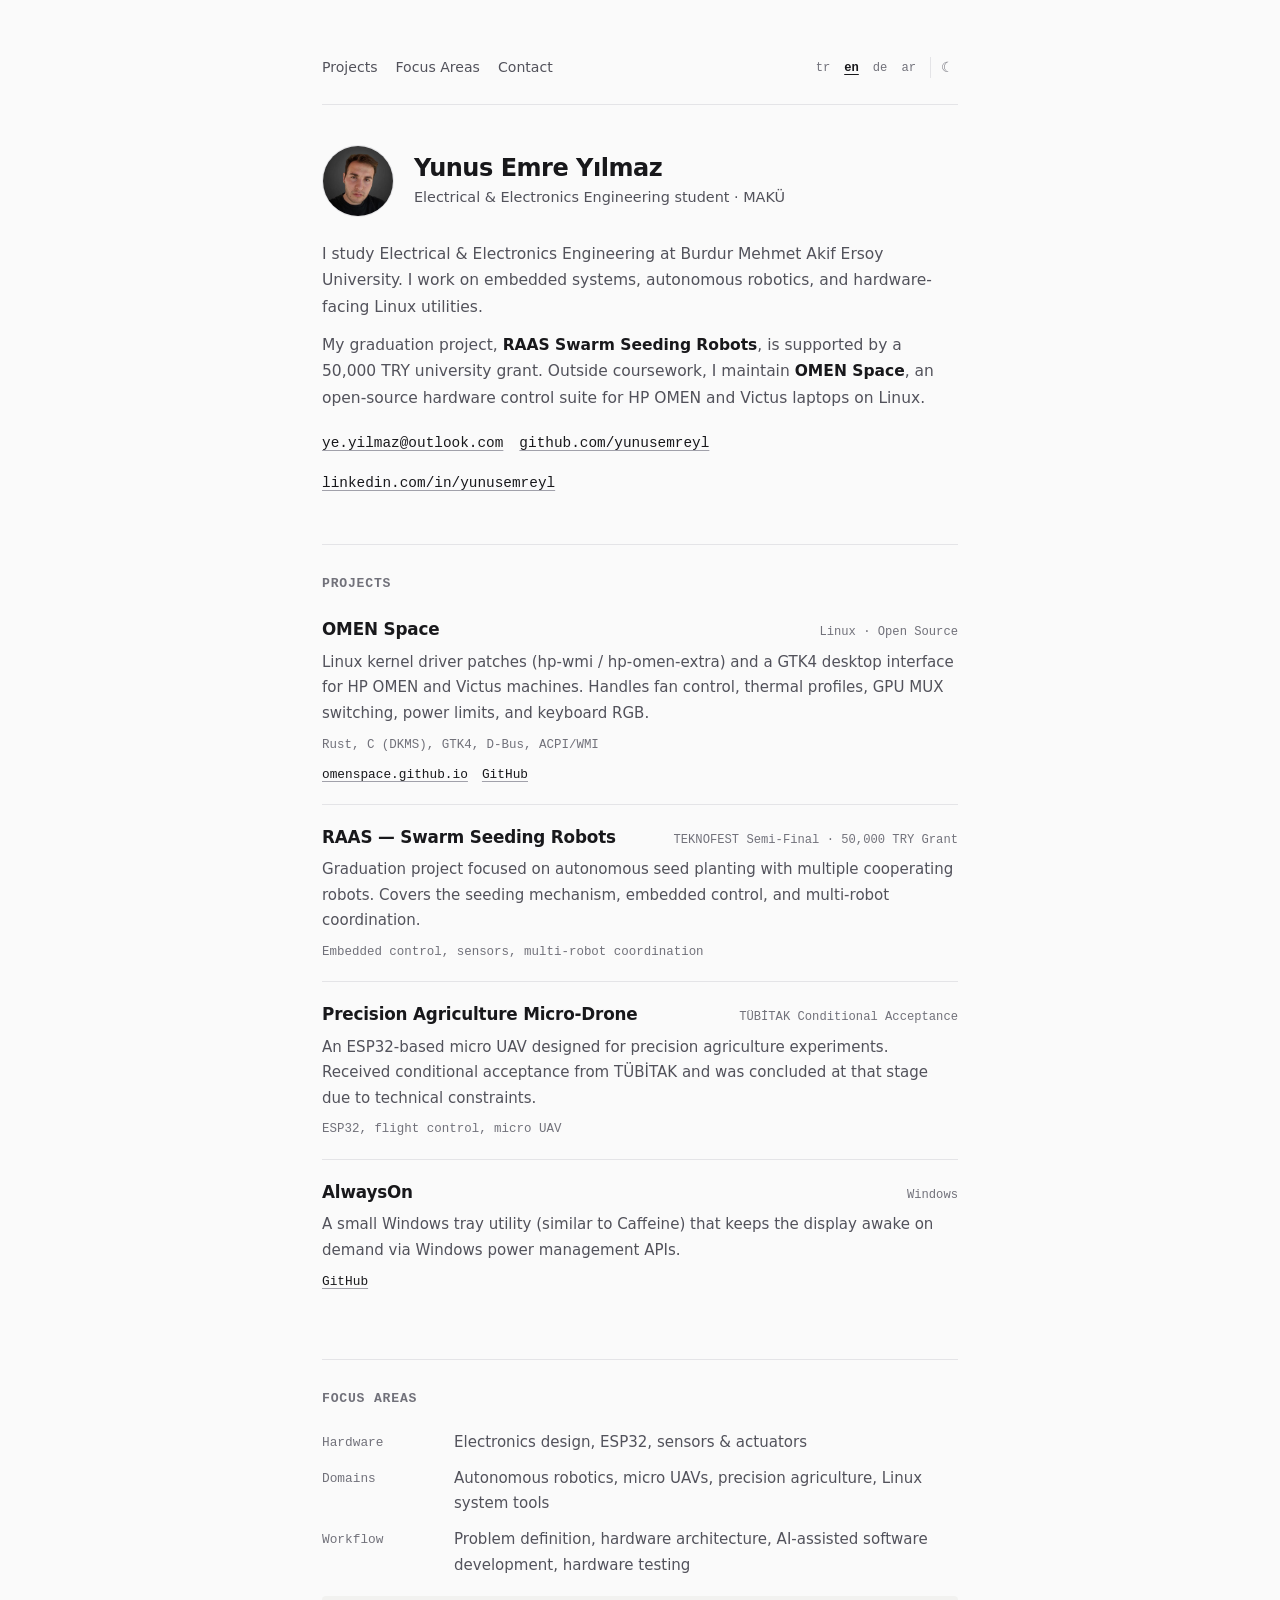
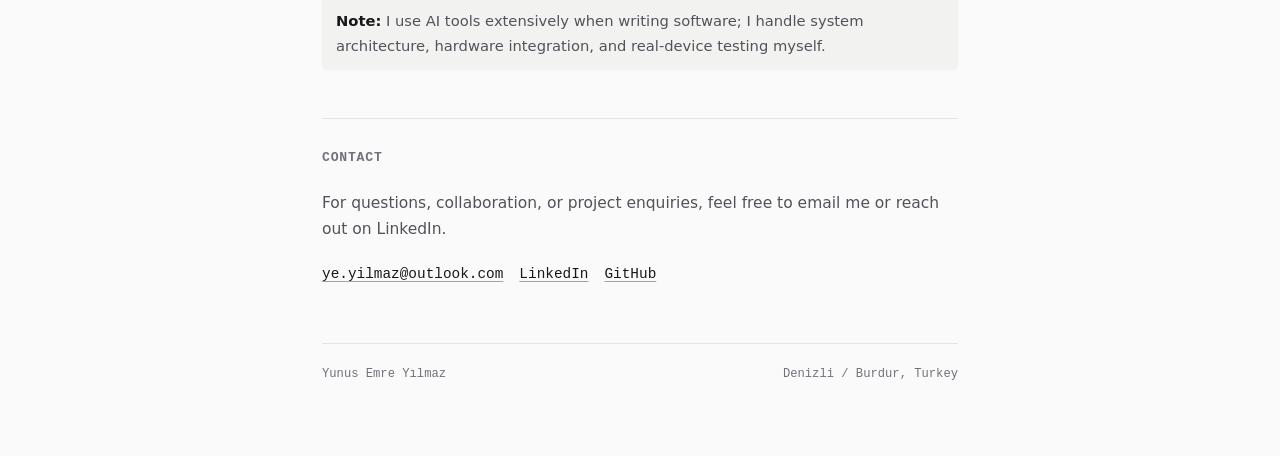
==== commit cf936c56: "redesign: plain, honest single-column page and remove AI-generated images" ====
--- a/index.html
+++ b/index.html
@@ -2,48 +2,35 @@
 <html lang="tr">
 <head>
 <meta charset="UTF-8">
-<meta name="viewport" content="width=device-width, initial-scale=1.0, viewport-fit=cover">
+<meta name="viewport" content="width=device-width, initial-scale=1.0">
 <title>Yunus Emre Yılmaz</title>
-<meta name="description" content="Yunus Emre Yılmaz — Electrical &amp; Electronics Engineering student. Embedded systems, autonomous robotics, and Linux system software.">
-<meta name="theme-color" content="#f7f5f0">
+<meta name="description" content="Yunus Emre Yılmaz — Elektrik-Elektronik Mühendisliği öğrencisi. Gömülü sistemler, robotik ve Linux sistem yazılımları.">
+<meta name="theme-color" content="#fafafa">
 <link rel="icon" href="avatar.png" type="image/png">
 <script>document.documentElement.dataset.theme=localStorage.getItem('theme')||'light'</script>
-<link rel="preload" as="image" href="images/about.webp" type="image/webp">
-<link rel="preconnect" href="https://fonts.googleapis.com">
-<link rel="preconnect" href="https://fonts.gstatic.com" crossorigin>
-<link href="https://fonts.googleapis.com/css2?family=Inter:wght@400;500;600&family=JetBrains+Mono:wght@400;500&family=Newsreader:ital,opsz,wght@0,6..72,400;0,6..72,500;0,6..72,600;1,6..72,400&display=swap" rel="stylesheet">
 <style>
 :root {
-  --bg: #f7f5f0;
-  --surface: #efece4;
-  --card: #fdfcf9;
-  --ink: #161614;
-  --ink-2: #4b4a45;
-  --ink-3: #78766e;
-  --rule: #ddd8cc;
-  --rule-strong: #c4beb0;
-  --accent: #b84a27;
-  --accent-soft: rgba(184, 74, 39, 0.09);
-  --hdr-bg: rgba(247, 245, 240, 0.9);
-  --serif: 'Newsreader', Georgia, 'Times New Roman', serif;
-  --sans: 'Inter', system-ui, -apple-system, 'Segoe UI', sans-serif;
-  --mono: 'JetBrains Mono', ui-monospace, SFMono-Regular, Menlo, monospace;
-  --max: 1080px;
-  --gutter: clamp(20px, 5vw, 56px);
+  --bg: #fafafa;
+  --surface: #f2f2f0;
+  --ink: #18181b;
+  --ink-2: #52525b;
+  --ink-3: #71717a;
+  --line: #e4e4e7;
+  --link: #18181b;
+  --link-u: #a1a1aa;
+  --sans: system-ui, -apple-system, BlinkMacSystemFont, 'Segoe UI', Roboto, Helvetica, Arial, sans-serif;
+  --mono: ui-monospace, SFMono-Regular, Menlo, Monaco, Consolas, monospace;
 }
 
 [data-theme="dark"] {
-  --bg: #121211;
-  --surface: #1a1917;
-  --card: #171615;
-  --ink: #efece6;
-  --ink-2: #b4afa6;
-  --ink-3: #837e75;
-  --rule: #282623;
-  --rule-strong: #3d3a35;
-  --accent: #e07a52;
-  --accent-soft: rgba(224, 122, 82, 0.12);
-  --hdr-bg: rgba(18, 18, 17, 0.9);
+  --bg: #111113;
+  --surface: #1b1b1e;
+  --ink: #ececef;
+  --ink-2: #a1a1aa;
+  --ink-3: #71717a;
+  --line: #27272a;
+  --link: #ececef;
+  --link-u: #52525b;
 }
 
 *, *::before, *::after {
@@ -54,8 +41,6 @@
 
 html {
   scroll-behavior: smooth;
-  scroll-padding-top: 76px;
-  overflow-x: clip;
 }
 
 body {
@@ -63,1101 +48,516 @@
   color: var(--ink);
   font-family: var(--sans);
   font-size: 15.5px;
-  line-height: 1.68;
+  line-height: 1.7;
   -webkit-font-smoothing: antialiased;
-  text-rendering: optimizeLegibility;
 }
 
 a {
-  color: inherit;
-  text-decoration: none;
-}
-
-img {
-  display: block;
-  max-width: 100%;
-}
-
-button {
-  font: inherit;
-  color: inherit;
-}
-
-.wrap {
-  width: 100%;
-  max-width: var(--max);
+  color: var(--link);
+  text-decoration: underline;
+  text-decoration-color: var(--link-u);
+  text-underline-offset: 3px;
+  text-decoration-thickness: 1px;
+}
+
+a:hover {
+  text-decoration-color: var(--ink);
+}
+
+.page {
+  max-width: 680px;
   margin: 0 auto;
-  padding: 0 var(--gutter);
-}
-
-/* ---------- Header ---------- */
-.site-header {
-  position: sticky;
-  top: 0;
-  z-index: 50;
-  height: 62px;
-  background: var(--hdr-bg);
-  backdrop-filter: blur(10px);
-  -webkit-backdrop-filter: blur(10px);
-  border-bottom: 1px solid var(--rule);
-}
-
-.hdr-in {
-  height: 100%;
+  padding: clamp(28px, 6vw, 56px) 22px 72px;
+}
+
+/* Top bar */
+.topbar {
   display: flex;
   align-items: center;
   justify-content: space-between;
-  gap: 20px;
-}
-
-.identity {
-  display: inline-flex;
+  gap: 16px;
+  padding-bottom: 24px;
+  margin-bottom: 40px;
+  border-bottom: 1px solid var(--line);
+  flex-wrap: wrap;
+}
+
+.nav {
+  display: flex;
+  gap: 18px;
+  font-size: 0.88rem;
+}
+
+.nav a {
+  color: var(--ink-2);
+  text-decoration: none;
+}
+
+.nav a:hover {
+  color: var(--ink);
+  text-decoration: underline;
+}
+
+.controls {
+  display: flex;
   align-items: center;
   gap: 10px;
+}
+
+.lang {
+  display: flex;
+  gap: 6px;
+}
+
+.lang button,
+.tg {
+  background: none;
+  border: 0;
+  padding: 2px 4px;
+  font-family: var(--mono);
+  font-size: 0.76rem;
+  color: var(--ink-3);
+  cursor: pointer;
+}
+
+.lang button:hover,
+.tg:hover {
+  color: var(--ink);
+}
+
+.lang button.on {
+  color: var(--ink);
   font-weight: 600;
-  font-size: 0.94rem;
-  letter-spacing: -0.01em;
-  white-space: nowrap;
-}
-
-.identity img {
-  width: 28px;
-  height: 28px;
+  text-decoration: underline;
+  text-underline-offset: 3px;
+}
+
+.tg {
+  border-inline-start: 1px solid var(--line);
+  padding-inline-start: 10px;
+  font-size: 0.85rem;
+}
+
+/* Intro */
+.intro {
+  display: flex;
+  align-items: center;
+  gap: 20px;
+  margin-bottom: 24px;
+}
+
+.avatar {
+  width: 72px;
+  height: 72px;
   border-radius: 50%;
   object-fit: cover;
-  border: 1px solid var(--rule-strong);
-}
-
-.nav {
-  display: flex;
-  align-items: center;
-  gap: 24px;
-}
-
-.nav a {
-  font-size: 0.875rem;
+  flex: none;
+  border: 1px solid var(--line);
+}
+
+h1 {
+  font-size: 1.5rem;
+  font-weight: 600;
+  letter-spacing: -0.02em;
+  line-height: 1.25;
+}
+
+.subline {
+  font-size: 0.9rem;
   color: var(--ink-2);
-  transition: color 0.15s;
-}
-
-.nav a:hover {
-  color: var(--ink);
-}
-
-.tools {
-  display: flex;
-  align-items: center;
-  gap: 10px;
-}
-
-.lang {
-  display: inline-flex;
-  align-items: center;
-  border: 1px solid var(--rule);
-  border-radius: 4px;
-  overflow: hidden;
-}
-
-.lang button {
-  background: transparent;
-  border: 0;
-  border-inline-end: 1px solid var(--rule);
-  padding: 4px 8px;
-  font-family: var(--mono);
-  font-size: 0.7rem;
-  font-weight: 500;
-  color: var(--ink-3);
-  cursor: pointer;
-  transition: background 0.15s, color 0.15s;
-}
-
-.lang button:last-child {
-  border-inline-end: 0;
-}
-
-.lang button:hover {
-  color: var(--ink);
-  background: var(--surface);
-}
-
-.lang button.on {
-  background: var(--ink);
-  color: var(--bg);
-}
-
-.tg {
-  width: 30px;
-  height: 30px;
-  display: inline-grid;
-  place-items: center;
-  background: transparent;
-  border: 1px solid var(--rule);
-  border-radius: 4px;
+  margin-top: 2px;
+}
+
+.bio {
   color: var(--ink-2);
-  font-size: 0.88rem;
-  cursor: pointer;
-  transition: border-color 0.15s, color 0.15s, background 0.15s;
-}
-
-.tg:hover {
-  border-color: var(--rule-strong);
-  color: var(--ink);
-  background: var(--surface);
-}
-
-#burger {
-  display: none;
-  width: 34px;
-  height: 34px;
-  background: transparent;
-  border: 1px solid var(--rule);
-  border-radius: 4px;
-  cursor: pointer;
-  position: relative;
-}
-
-#burger i {
-  position: absolute;
-  left: 8px;
-  right: 8px;
-  height: 1.5px;
-  background: var(--ink);
-  transition: transform 0.2s, top 0.2s;
-}
-
-#burger i:nth-child(1) { top: 12px; }
-#burger i:nth-child(2) { top: 20px; }
-#burger.open i:nth-child(1) { top: 16px; transform: rotate(45deg); }
-#burger.open i:nth-child(2) { top: 16px; transform: rotate(-45deg); }
-
-#menu {
-  position: fixed;
-  inset: 62px 0 0 0;
-  z-index: 45;
-  background: var(--bg);
-  border-top: 1px solid var(--rule);
-  padding: 24px var(--gutter);
-  display: none;
-  flex-direction: column;
-  gap: 2px;
-}
-
-#menu.open {
-  display: flex;
-}
-
-#menu a {
-  padding: 13px 0;
-  border-bottom: 1px solid var(--rule);
-  font-family: var(--serif);
-  font-size: 1.45rem;
-}
-
-#menu .tools {
-  margin-top: 22px;
-}
-
-@media (max-width: 820px) {
-  .nav, .hdr-in > .tools { display: none; }
-  #burger { display: block; }
-}
-
-/* ---------- Hero ---------- */
-.hero {
-  padding: clamp(52px, 8vw, 96px) 0 clamp(44px, 6vw, 72px);
-  border-bottom: 1px solid var(--rule);
-}
-
-.hero-grid {
-  display: grid;
-  grid-template-columns: 1.25fr 0.75fr;
-  gap: clamp(28px, 5vw, 64px);
-  align-items: center;
-}
-
-.kicker {
-  font-family: var(--mono);
-  font-size: 0.72rem;
-  font-weight: 500;
-  letter-spacing: 0.09em;
-  text-transform: uppercase;
-  color: var(--accent);
-  margin-bottom: 16px;
-}
-
-h1 {
-  font-family: var(--serif);
-  font-weight: 500;
-  font-size: clamp(2.5rem, 5.4vw, 4.25rem);
-  line-height: 1.04;
-  letter-spacing: -0.025em;
-  margin-bottom: 20px;
-}
-
-.lead {
-  font-size: clamp(1rem, 1.3vw, 1.1rem);
-  color: var(--ink-2);
-  max-width: 54ch;
-  margin-bottom: 28px;
-}
-
-.actions {
-  display: flex;
-  flex-wrap: wrap;
-  gap: 10px;
-}
-
-.btn {
-  display: inline-flex;
-  align-items: center;
-  gap: 6px;
-  padding: 9px 16px;
-  border: 1px solid var(--rule-strong);
-  border-radius: 4px;
-  background: transparent;
-  font-size: 0.875rem;
-  font-weight: 500;
-  color: var(--ink);
-  transition: background 0.15s, border-color 0.15s, color 0.15s;
-}
-
-.btn:hover {
-  background: var(--surface);
-  border-color: var(--ink);
-}
-
-.btn-primary {
-  background: var(--ink);
-  border-color: var(--ink);
-  color: var(--bg);
-}
-
-.btn-primary:hover {
-  background: var(--accent);
-  border-color: var(--accent);
-  color: #ffffff;
-}
-
-.hero-figure {
-  display: flex;
-  flex-direction: column;
-  gap: 10px;
-}
-
-.hero-frame {
-  border: 1px solid var(--rule);
-  border-radius: 4px;
-  overflow: hidden;
-  background: var(--surface);
-  aspect-ratio: 4 / 5;
-}
-
-.hero-frame img {
-  width: 100%;
-  height: 100%;
-  object-fit: cover;
-}
-
-.hero-caption {
-  display: flex;
-  justify-content: space-between;
-  gap: 12px;
-  font-family: var(--mono);
-  font-size: 0.7rem;
-  color: var(--ink-3);
-}
-
-@media (max-width: 820px) {
-  .hero-grid {
-    grid-template-columns: 1fr;
-  }
-  .hero-frame {
-    aspect-ratio: 16 / 10;
-  }
-}
-
-/* ---------- Facts Strip ---------- */
-.facts-strip {
-  border-bottom: 1px solid var(--rule);
-}
-
-.facts-grid {
-  display: grid;
-  grid-template-columns: repeat(4, 1fr);
-}
-
-.fact {
-  padding: 24px 20px;
-  border-inline-end: 1px solid var(--rule);
-}
-
-.fact:first-child { padding-inline-start: 0; }
-.fact:last-child { border-inline-end: 0; padding-inline-end: 0; }
-
-.fact b {
-  display: block;
-  font-family: var(--serif);
-  font-weight: 500;
-  font-size: clamp(1.35rem, 2.4vw, 1.85rem);
-  letter-spacing: -0.02em;
-  line-height: 1.15;
-  margin-bottom: 4px;
-}
-
-.fact span {
-  font-family: var(--mono);
-  font-size: 0.72rem;
-  color: var(--ink-3);
-  text-transform: uppercase;
-  letter-spacing: 0.05em;
-}
-
-@media (max-width: 780px) {
-  .facts-grid { grid-template-columns: repeat(2, 1fr); }
-  .fact { padding: 18px 14px; border-bottom: 1px solid var(--rule); }
-  .fact:first-child { padding-inline-start: 14px; }
-  .fact:nth-child(2n) { border-inline-end: 0; }
-  .fact:nth-last-child(-n+2) { border-bottom: 0; }
-}
-
-/* ---------- Sections ---------- */
-.sec {
-  padding: clamp(56px, 7.5vw, 92px) 0;
-  border-bottom: 1px solid var(--rule);
-}
-
-.sec-grid {
-  display: grid;
-  grid-template-columns: 240px 1fr;
-  gap: clamp(24px, 5vw, 64px);
-  align-items: start;
-}
-
-.sec-aside {
-  position: sticky;
-  top: 88px;
-}
-
-.sec-idx {
-  font-family: var(--mono);
-  font-size: 0.72rem;
-  color: var(--accent);
-  letter-spacing: 0.08em;
-  text-transform: uppercase;
-  margin-bottom: 8px;
-}
-
-h2 {
-  font-family: var(--serif);
-  font-weight: 500;
-  font-size: clamp(1.75rem, 3.2vw, 2.45rem);
-  line-height: 1.12;
-  letter-spacing: -0.02em;
-  margin-bottom: 16px;
-}
-
-.prose p {
-  color: var(--ink-2);
-  max-width: 62ch;
-  margin-bottom: 16px;
-}
-
-.prose p:last-child {
-  margin-bottom: 0;
-}
-
-.prose b {
+  margin-bottom: 18px;
+}
+
+.bio p + p {
+  margin-top: 12px;
+}
+
+.bio b {
   color: var(--ink);
   font-weight: 600;
 }
 
-.hw-fig {
-  margin-top: 28px;
-  border: 1px solid var(--rule);
-  border-radius: 4px;
-  overflow: hidden;
-  max-width: 680px;
-}
-
-.hw-fig img {
-  width: 100%;
-  aspect-ratio: 16 / 9;
-  object-fit: cover;
-}
-
-.hw-fig figcaption {
-  padding: 10px 14px;
-  background: var(--card);
-  border-top: 1px solid var(--rule);
-  font-family: var(--mono);
-  font-size: 0.72rem;
+.quick-links {
+  display: flex;
+  flex-wrap: wrap;
+  gap: 16px;
+  font-size: 0.9rem;
+  font-family: var(--mono);
+  margin-top: 20px;
+}
+
+/* Sections */
+section {
+  margin-top: 48px;
+  padding-top: 28px;
+  border-top: 1px solid var(--line);
+}
+
+h2 {
+  font-size: 0.82rem;
+  font-family: var(--mono);
+  font-weight: 600;
+  text-transform: uppercase;
+  letter-spacing: 0.06em;
   color: var(--ink-3);
-}
-
-@media (max-width: 860px) {
-  .sec-grid {
-    grid-template-columns: 1fr;
-  }
-  .sec-aside {
-    position: static;
-  }
-}
-
-/* ---------- Projects List (Editorial 2-column rows) ---------- */
-.proj-list {
-  display: flex;
-  flex-direction: column;
-  border-top: 1px solid var(--rule);
-}
-
-.proj-row {
-  display: grid;
-  grid-template-columns: 310px 1fr;
-  gap: clamp(20px, 3.5vw, 40px);
-  padding: 32px 0;
-  border-bottom: 1px solid var(--rule);
-  align-items: start;
-}
-
-.proj-media {
-  border: 1px solid var(--rule);
-  border-radius: 4px;
-  overflow: hidden;
-  background: var(--surface);
-  aspect-ratio: 16 / 11;
-}
-
-.proj-media img {
-  width: 100%;
-  height: 100%;
-  object-fit: cover;
-}
-
-.proj-head {
+  margin-bottom: 20px;
+}
+
+/* Projects */
+.proj {
+  padding: 18px 0;
+  border-top: 1px solid var(--line);
+}
+
+.proj:first-of-type {
+  border-top: 0;
+  padding-top: 0;
+}
+
+.proj-top {
   display: flex;
   align-items: baseline;
   justify-content: space-between;
   gap: 12px;
   flex-wrap: wrap;
-  margin-bottom: 12px;
-}
-
-.proj-title {
-  display: flex;
-  align-items: baseline;
-  gap: 10px;
-}
-
-.proj-num {
-  font-family: var(--mono);
-  font-size: 0.75rem;
+  margin-bottom: 6px;
+}
+
+.proj h3 {
+  font-size: 1.05rem;
+  font-weight: 600;
+  letter-spacing: -0.01em;
+}
+
+.meta {
+  font-family: var(--mono);
+  font-size: 0.76rem;
   color: var(--ink-3);
 }
 
-.proj-row h3 {
-  font-family: var(--serif);
-  font-weight: 500;
-  font-size: 1.45rem;
-  letter-spacing: -0.015em;
-  line-height: 1.2;
-}
-
-.proj-tag {
-  font-family: var(--mono);
-  font-size: 0.68rem;
-  letter-spacing: 0.08em;
-  text-transform: uppercase;
-  padding: 3px 8px;
-  border: 1px solid var(--rule);
-  border-radius: 3px;
+.proj p {
   color: var(--ink-2);
-  background: var(--card);
-}
-
-.proj-dl {
-  border-top: 1px solid var(--rule);
-}
-
-.proj-dl div {
-  display: grid;
-  grid-template-columns: 84px 1fr;
-  gap: 14px;
-  padding: 9px 0;
-  border-bottom: 1px solid var(--rule);
-  font-size: 0.9rem;
-}
-
-.proj-dl div:last-child {
-  border-bottom: 0;
-}
-
-.proj-dl dt {
-  font-family: var(--mono);
-  font-size: 0.68rem;
-  font-weight: 500;
-  letter-spacing: 0.08em;
-  text-transform: uppercase;
+  font-size: 0.94rem;
+  margin-bottom: 8px;
+}
+
+.proj-detail {
+  font-family: var(--mono);
+  font-size: 0.78rem;
   color: var(--ink-3);
-  padding-top: 3px;
-}
-
-.proj-dl dd {
-  color: var(--ink-2);
-}
-
-.proj-dl dd.stat {
-  color: var(--ink);
-  font-weight: 500;
 }
 
 .proj-links {
   display: flex;
   flex-wrap: wrap;
   gap: 14px;
-  margin-top: 12px;
-}
-
-.proj-links a {
-  font-family: var(--mono);
-  font-size: 0.78rem;
-  color: var(--accent);
-  border-bottom: 1px solid transparent;
-  padding-bottom: 1px;
-  transition: border-color 0.15s;
-}
-
-.proj-links a:hover {
-  border-color: var(--accent);
-}
-
-@media (max-width: 820px) {
-  .proj-row {
-    grid-template-columns: 1fr;
-    padding: 24px 0;
-  }
-  .proj-dl div {
-    grid-template-columns: 74px 1fr;
-    gap: 10px;
-  }
-}
-
-/* ---------- Skills ---------- */
-.skills-cols {
+  margin-top: 8px;
+  font-family: var(--mono);
+  font-size: 0.8rem;
+}
+
+/* Skills / Areas */
+.rows {
   display: grid;
-  grid-template-columns: repeat(3, 1fr);
-  gap: 28px;
-}
-
-@media (max-width: 720px) {
-  .skills-cols {
-    grid-template-columns: 1fr;
-    gap: 24px;
-  }
-}
-
-.skill-col h3 {
-  font-family: var(--mono);
-  font-size: 0.72rem;
-  font-weight: 500;
-  letter-spacing: 0.1em;
-  text-transform: uppercase;
-  color: var(--accent);
-  margin-bottom: 10px;
-}
-
-.skill-col ul {
-  list-style: none;
-  border-top: 1px solid var(--rule);
-}
-
-.skill-col li {
-  padding: 10px 0;
-  border-bottom: 1px solid var(--rule);
+  gap: 10px;
+}
+
+.row {
+  display: grid;
+  grid-template-columns: 120px 1fr;
+  gap: 12px;
+  font-size: 0.94rem;
+}
+
+.row dt {
+  font-family: var(--mono);
+  font-size: 0.8rem;
+  color: var(--ink-3);
+  padding-top: 2px;
+}
+
+.row dd {
+  color: var(--ink-2);
+}
+
+.note {
+  margin-top: 18px;
   font-size: 0.92rem;
   color: var(--ink-2);
-}
-
-.method-note {
-  margin-top: 28px;
-  padding: 18px 22px;
-  background: var(--card);
-  border: 1px solid var(--rule);
-  border-inline-start: 3px solid var(--accent);
-  border-radius: 3px;
-  color: var(--ink-2);
-  font-size: 0.92rem;
-  max-width: 68ch;
-}
-
-.method-note b {
+  padding: 12px 14px;
+  background: var(--surface);
+  border-radius: 4px;
+}
+
+.note b {
   color: var(--ink);
   font-weight: 600;
 }
 
-/* ---------- Contact ---------- */
-.contact-sec {
-  padding: clamp(56px, 8vw, 96px) 0;
-}
-
-.contact-box {
-  display: flex;
-  align-items: flex-end;
-  justify-content: space-between;
-  gap: 28px;
-  flex-wrap: wrap;
-}
-
-.contact-title {
-  font-family: var(--serif);
-  font-weight: 500;
-  font-size: clamp(2.1rem, 5vw, 3.6rem);
-  line-height: 1.06;
-  letter-spacing: -0.025em;
-  margin-bottom: 12px;
-}
-
-.contact-sub {
-  color: var(--ink-2);
-  max-width: 50ch;
-}
-
-/* ---------- Footer ---------- */
-.site-footer {
-  border-top: 1px solid var(--rule);
-  padding: 24px 0;
-  font-family: var(--mono);
-  font-size: 0.74rem;
-  color: var(--ink-3);
-}
-
-.foot-in {
-  display: flex;
-  align-items: center;
+/* Footer */
+footer {
+  margin-top: 56px;
+  padding-top: 20px;
+  border-top: 1px solid var(--line);
+  display: flex;
   justify-content: space-between;
   gap: 12px;
   flex-wrap: wrap;
-}
-
-.foot-loc {
-  display: inline-flex;
-  align-items: center;
-  gap: 8px;
-}
-
-.foot-loc b {
-  color: var(--ink-2);
-  font-weight: 500;
-}
-
-@media (prefers-reduced-motion: reduce) {
-  html { scroll-behavior: auto; }
-  *, *::before, *::after { transition: none !important; animation: none !important; }
+  font-family: var(--mono);
+  font-size: 0.76rem;
+  color: var(--ink-3);
+}
+
+@media (max-width: 540px) {
+  .intro {
+    align-items: flex-start;
+  }
+  .avatar {
+    width: 58px;
+    height: 58px;
+  }
+  .row {
+    grid-template-columns: 1fr;
+    gap: 2px;
+  }
 }
 </style>
 </head>
 <body>
 
-<header class="site-header">
-  <div class="wrap hdr-in">
-    <a class="identity" href="#top">
-      <img src="avatar.png" alt="Yunus Emre Yılmaz" width="28" height="28">
-      <span>Yunus Emre Yılmaz</span>
-    </a>
-
-    <nav class="nav" aria-label="Primary">
-      <a href="#about" data-i="n_about">Hakkımda</a>
+<div class="page">
+  <header class="topbar">
+    <nav class="nav" aria-label="Navigation">
       <a href="#projects" data-i="n_proj">Projeler</a>
-      <a href="#skills" data-i="n_skills">Yetkinlikler</a>
+      <a href="#work" data-i="n_work">Çalışma Alanları</a>
       <a href="#contact" data-i="n_contact">İletişim</a>
     </nav>
-
-    <div class="tools">
+    <div class="controls">
       <div class="lang" role="group" aria-label="Language">
-        <button type="button" data-l="tr">TR</button>
-        <button type="button" data-l="en">EN</button>
-        <button type="button" data-l="de">DE</button>
-        <button type="button" data-l="ar">AR</button>
+        <button type="button" data-l="tr">tr</button>
+        <button type="button" data-l="en">en</button>
+        <button type="button" data-l="de">de</button>
+        <button type="button" data-l="ar">ar</button>
       </div>
-      <button class="tg" type="button" aria-label="Toggle theme">☾</button>
+      <button class="tg" type="button" aria-label="Theme">☾</button>
     </div>
-
-    <button id="burger" type="button" aria-label="Menu" aria-expanded="false"><i></i><i></i></button>
-  </div>
-</header>
-
-<div id="menu">
-  <a href="#about" data-i="n_about">Hakkımda</a>
-  <a href="#projects" data-i="n_proj">Projeler</a>
-  <a href="#skills" data-i="n_skills">Yetkinlikler</a>
-  <a href="#contact" data-i="n_contact">İletişim</a>
-  <div class="tools">
-    <div class="lang">
-      <button type="button" data-l="tr">TR</button>
-      <button type="button" data-l="en">EN</button>
-      <button type="button" data-l="de">DE</button>
-      <button type="button" data-l="ar">AR</button>
-    </div>
-    <button class="tg" type="button" aria-label="Toggle theme">☾</button>
-  </div>
-</div>
-
-<main id="top">
-  <!-- HERO -->
-  <section class="hero">
-    <div class="wrap">
-      <div class="hero-grid">
-        <div>
-          <div class="kicker" data-i="role">ELEKTRİK-ELEKTRONİK MÜHENDİSLİĞİ ÖĞRENCİSİ</div>
-          <h1>Yunus Emre<br>Yılmaz</h1>
-          <p class="lead" data-i="lead"></p>
-          <div class="actions">
-            <a class="btn btn-primary" href="mailto:ye.yilmaz@outlook.com">ye.yilmaz@outlook.com ↗</a>
-            <a class="btn" href="https://github.com/yunusemreyl" target="_blank" rel="noopener">GitHub ↗</a>
-            <a class="btn" href="https://www.linkedin.com/in/yunusemreyl" target="_blank" rel="noopener">LinkedIn ↗</a>
-          </div>
-        </div>
-
-        <figure class="hero-figure">
-          <div class="hero-frame">
-            <img src="images/about.webp" alt="Yunus Emre Yılmaz" width="896" height="1200" fetchpriority="high">
-          </div>
-          <figcaption class="hero-caption">
-            <span>DENİZLİ · BURDUR</span>
-            <span>MAKÜ · EEE</span>
-          </figcaption>
-        </figure>
+  </header>
+
+  <main>
+    <div class="intro">
+      <img class="avatar" src="avatar.png" alt="Yunus Emre Yılmaz" width="72" height="72">
+      <div>
+        <h1>Yunus Emre Yılmaz</h1>
+        <div class="subline" data-i="role"></div>
       </div>
     </div>
-  </section>
-
-  <!-- KEY FACTS -->
-  <section class="facts-strip" aria-label="Highlights">
-    <div class="wrap">
-      <div class="facts-grid">
-        <div class="fact"><b>TEKNOFEST</b><span data-i="st3"></span></div>
-        <div class="fact"><b>TÜBİTAK</b><span data-i="st4"></span></div>
-        <div class="fact"><b>50.000 TL</b><span data-i="st5"></span></div>
-        <div class="fact"><b>4</b><span data-i="st2"></span></div>
+
+    <div class="bio">
+      <p data-i="bio1"></p>
+      <p data-i="bio2"></p>
+    </div>
+
+    <div class="quick-links">
+      <a href="mailto:ye.yilmaz@outlook.com">ye.yilmaz@outlook.com</a>
+      <a href="https://github.com/yunusemreyl" target="_blank" rel="noopener">github.com/yunusemreyl</a>
+      <a href="https://www.linkedin.com/in/yunusemreyl" target="_blank" rel="noopener">linkedin.com/in/yunusemreyl</a>
+    </div>
+
+    <section id="projects">
+      <h2 data-i="n_proj">Projeler</h2>
+
+      <article class="proj">
+        <div class="proj-top">
+          <h3>OMEN Space</h3>
+          <span class="meta" data-i="m_omen"></span>
+        </div>
+        <p data-i="p_omen"></p>
+        <div class="proj-detail" data-i="d_omen"></div>
+        <div class="proj-links">
+          <a href="https://omenspace.github.io" target="_blank" rel="noopener">omenspace.github.io</a>
+          <a href="https://github.com/yunusemreyl/omen-space" target="_blank" rel="noopener">GitHub</a>
+        </div>
+      </article>
+
+      <article class="proj">
+        <div class="proj-top">
+          <h3 data-i="t_raas"></h3>
+          <span class="meta" data-i="m_raas"></span>
+        </div>
+        <p data-i="p_raas"></p>
+        <div class="proj-detail" data-i="d_raas"></div>
+      </article>
+
+      <article class="proj">
+        <div class="proj-top">
+          <h3 data-i="t_drone"></h3>
+          <span class="meta" data-i="m_drone"></span>
+        </div>
+        <p data-i="p_drone"></p>
+        <div class="proj-detail" data-i="d_drone"></div>
+      </article>
+
+      <article class="proj">
+        <div class="proj-top">
+          <h3>AlwaysOn</h3>
+          <span class="meta">Windows</span>
+        </div>
+        <p data-i="p_always"></p>
+        <div class="proj-links">
+          <a href="https://github.com/yunusemreyl/AlwaysOn" target="_blank" rel="noopener">GitHub</a>
+        </div>
+      </article>
+    </section>
+
+    <section id="work">
+      <h2 data-i="n_work">Çalışma Alanları</h2>
+      <dl class="rows">
+        <div class="row"><dt data-i="k1"></dt><dd data-i="v1"></dd></div>
+        <div class="row"><dt data-i="k2"></dt><dd data-i="v2"></dd></div>
+        <div class="row"><dt data-i="k3"></dt><dd data-i="v3"></dd></div>
+      </dl>
+      <div class="note" data-i="note"></div>
+    </section>
+
+    <section id="contact">
+      <h2 data-i="n_contact">İletişim</h2>
+      <p class="bio" data-i="c_text"></p>
+      <div class="quick-links">
+        <a href="mailto:ye.yilmaz@outlook.com">ye.yilmaz@outlook.com</a>
+        <a href="https://www.linkedin.com/in/yunusemreyl" target="_blank" rel="noopener">LinkedIn</a>
+        <a href="https://github.com/yunusemreyl" target="_blank" rel="noopener">GitHub</a>
       </div>
-    </div>
-  </section>
-
-  <!-- ABOUT -->
-  <section id="about" class="sec">
-    <div class="wrap">
-      <div class="sec-grid">
-        <div class="sec-aside">
-          <div class="sec-idx">01 / <span data-i="n_about"></span></div>
-          <h2 data-i="about_h"></h2>
-        </div>
-
-        <div class="prose">
-          <p data-i="about_p1"></p>
-          <p data-i="about_p2"></p>
-          <figure class="hw-fig">
-            <img src="images/pcb.webp" alt="Embedded hardware &amp; PCB design" width="1264" height="848" loading="lazy" decoding="async">
-            <figcaption>TEKNOFEST · TÜBİTAK · Burdur Mehmet Akif Ersoy Üniversitesi</figcaption>
-          </figure>
-        </div>
-      </div>
-    </div>
-  </section>
-
-  <!-- PROJECTS -->
-  <section id="projects" class="sec">
-    <div class="wrap">
-      <div class="sec-grid">
-        <div class="sec-aside">
-          <div class="sec-idx">02 / <span data-i="n_proj"></span></div>
-          <h2 data-i="proj_h"></h2>
-        </div>
-
-        <div class="proj-list">
-          <article class="proj-row">
-            <div class="proj-media">
-              <img src="images/raas.webp" alt="RAAS Swarm Seeding Robots" width="1200" height="896" loading="lazy" decoding="async">
-            </div>
-            <div>
-              <div class="proj-head">
-                <div class="proj-title">
-                  <span class="proj-num">01</span>
-                  <h3 data-i="p3n"></h3>
-                </div>
-                <span class="proj-tag">TEKNOFEST · MAKÜ</span>
-              </div>
-              <dl class="proj-dl">
-                <div><dt data-i="lbl_what"></dt><dd data-i="p3"></dd></div>
-                <div><dt data-i="lbl_how"></dt><dd data-i="h3"></dd></div>
-                <div><dt data-i="lbl_stat"></dt><dd class="stat"><span data-i="s_semi"></span> &middot; <span data-i="s_fund"></span></dd></div>
-              </dl>
-            </div>
-          </article>
-
-          <article class="proj-row">
-            <div class="proj-media">
-              <img src="images/drone.webp" alt="Precision Agriculture Micro-Drone" width="1200" height="896" loading="lazy" decoding="async">
-            </div>
-            <div>
-              <div class="proj-head">
-                <div class="proj-title">
-                  <span class="proj-num">02</span>
-                  <h3 data-i="p5n"></h3>
-                </div>
-                <span class="proj-tag">TÜBİTAK</span>
-              </div>
-              <dl class="proj-dl">
-                <div><dt data-i="lbl_what"></dt><dd data-i="p5"></dd></div>
-                <div><dt data-i="lbl_how"></dt><dd data-i="h5"></dd></div>
-                <div><dt data-i="lbl_stat"></dt><dd class="stat" data-i="s_cond"></dd></div>
-              </dl>
-            </div>
-          </article>
-
-          <article class="proj-row">
-            <div class="proj-media">
-              <img src="images/omen.webp" alt="OMEN Space for Linux" width="1200" height="896" loading="lazy" decoding="async">
-            </div>
-            <div>
-              <div class="proj-head">
-                <div class="proj-title">
-                  <span class="proj-num">03</span>
-                  <h3>OMEN Space</h3>
-                </div>
-                <span class="proj-tag">LINUX · RUST · KERNEL</span>
-              </div>
-              <dl class="proj-dl">
-                <div><dt data-i="lbl_what"></dt><dd data-i="p1"></dd></div>
-                <div><dt data-i="lbl_how"></dt><dd data-i="h1"></dd></div>
-                <div><dt data-i="lbl_stat"></dt><dd class="stat" data-i="s_sw"></dd></div>
-              </dl>
-              <div class="proj-links">
-                <a href="https://omenspace.github.io" target="_blank" rel="noopener">omenspace.github.io ↗</a>
-                <a href="https://github.com/yunusemreyl/omen-space" target="_blank" rel="noopener">github.com/yunusemreyl/omen-space ↗</a>
-              </div>
-            </div>
-          </article>
-
-          <article class="proj-row">
-            <div class="proj-media">
-              <img src="images/alwayson.webp" alt="AlwaysOn for Windows" width="1200" height="896" loading="lazy" decoding="async">
-            </div>
-            <div>
-              <div class="proj-head">
-                <div class="proj-title">
-                  <span class="proj-num">04</span>
-                  <h3>AlwaysOn</h3>
-                </div>
-                <span class="proj-tag">WINDOWS</span>
-              </div>
-              <dl class="proj-dl">
-                <div><dt data-i="lbl_what"></dt><dd data-i="p2"></dd></div>
-                <div><dt data-i="lbl_how"></dt><dd data-i="h2"></dd></div>
-                <div><dt data-i="lbl_stat"></dt><dd class="stat" data-i="s_sw"></dd></div>
-              </dl>
-              <div class="proj-links">
-                <a href="https://github.com/yunusemreyl/AlwaysOn" target="_blank" rel="noopener">github.com/yunusemreyl/AlwaysOn ↗</a>
-              </div>
-            </div>
-          </article>
-        </div>
-      </div>
-    </div>
-  </section>
-
-  <!-- SKILLS -->
-  <section id="skills" class="sec">
-    <div class="wrap">
-      <div class="sec-grid">
-        <div class="sec-aside">
-          <div class="sec-idx">03 / <span data-i="n_skills"></span></div>
-          <h2 data-i="skills_h"></h2>
-        </div>
-
-        <div>
-          <div class="skills-cols">
-            <div class="skill-col">
-              <h3 data-i="k1"></h3>
-              <ul>
-                <li data-i="l1"></li>
-                <li data-i="l2"></li>
-                <li data-i="l3"></li>
-              </ul>
-            </div>
-            <div class="skill-col">
-              <h3 data-i="k2"></h3>
-              <ul>
-                <li data-i="l4"></li>
-                <li data-i="l5"></li>
-                <li data-i="l6"></li>
-              </ul>
-            </div>
-            <div class="skill-col">
-              <h3 data-i="k3"></h3>
-              <ul>
-                <li data-i="l7"></li>
-                <li data-i="l8"></li>
-                <li data-i="l9"></li>
-              </ul>
-            </div>
-          </div>
-
-          <div class="method-note" data-i="skills_note"></div>
-        </div>
-      </div>
-    </div>
-  </section>
-
-  <!-- CONTACT -->
-  <section id="contact" class="contact-sec">
-    <div class="wrap">
-      <div class="contact-box">
-        <div>
-          <div class="sec-idx">04 / <span data-i="n_contact"></span></div>
-          <div class="contact-title" data-i="c_h"></div>
-          <p class="contact-sub" data-i="c_p"></p>
-        </div>
-        <div class="actions">
-          <a class="btn btn-primary" href="mailto:ye.yilmaz@outlook.com">ye.yilmaz@outlook.com ↗</a>
-          <a class="btn" href="https://www.linkedin.com/in/yunusemreyl" target="_blank" rel="noopener">LinkedIn ↗</a>
-          <a class="btn" href="https://github.com/yunusemreyl" target="_blank" rel="noopener">GitHub ↗</a>
-        </div>
-      </div>
-    </div>
-  </section>
-</main>
-
-<footer class="site-footer">
-  <div class="wrap foot-in">
-    <span>&copy; 2026 YUNUS EMRE YILMAZ</span>
-    <span class="foot-loc"><b>DENİZLİ</b><span>&middot;</span><b>BURDUR</b><span>&middot;</span><span>TÜRKİYE</span></span>
-  </div>
-</footer>
+    </section>
+  </main>
+
+  <footer>
+    <span>Yunus Emre Yılmaz</span>
+    <span data-i="loc">Denizli / Burdur, Türkiye</span>
+  </footer>
+</div>
 
 <script>
 const T = {
   tr: {
-    lbl_what: "Kapsam", lbl_how: "Yöntem", lbl_stat: "Durum",
-    l1: "Elektronik tasarım", l2: "Gömülü sistemler / ESP32", l3: "Sensörler ve aktüatörler",
-    l4: "Otonom robotik", l5: "İHA / mikro dronlar", l6: "Hassas tarım",
-    l7: "Yapay zeka destekli geliştirme", l8: "Sistem yazılımı", l9: "Test ve doğrulama",
-    h2: "Windows güç yönetimi üzerinden ekran denetimi",
-    h1: "Kernel ve BIOS düzeyinde cihaz iletişimi · Rust & GTK4 kontrol merkezi",
-    h5: "ESP32 tabanlı gömülü kontrol · mikro İHA platformu",
-    h3: "Çoklu robot koordinasyonu · otonom ekim mekanizması · gömülü kontrol",
-    s_sw: "Açık Kaynak Yazılım",
-    n_about: "Hakkımda", n_proj: "Projeler", n_skills: "Yetkinlikler", n_contact: "İletişim",
-    role: "ELEKTRİK-ELEKTRONİK MÜHENDİSLİĞİ ÖĞRENCİSİ",
-    lead: "Gömülü sistemler, otonom robotik ve sistem yazılımı alanlarında proje geliştiriyorum. Çalışmalarım ulusal yarışmalarda ve üniversite desteğiyle ilerleyen araştırma projelerinde değerlendirildi.",
-    st2: "proje", st3: "yarı final", st4: "şartlı kabul", st5: "üniversite proje desteği",
-    about_h: "Mühendislik yaklaşımı",
-    about_p1: "Elektrik-Elektronik Mühendisliği eğitimimin yanında donanım ve yazılımı birlikte ele alan sistem projeleri geliştiriyorum. Konsepti, donanım mimarisini ve doğrulama sürecini kendim yönetiyorum.",
-    about_p2: "Yazılım geliştirmede yapay zeka destekli yöntemler kullanıyorum; çıktıları test ederek doğruluyorum. Bitirme projem <b>Sürü Ekim RAAS Ekosistemi</b>, Burdur Mehmet Akif Ersoy Üniversitesi'nin desteklediği bir araştırma-geliştirme çalışmasıdır.",
-    proj_h: "Seçilmiş projeler",
-    s_semi: "Yarı Final", s_cond: "Şartlı Kabul", s_fund: "50.000 ₺ Destek",
-    p1: "Linux için kontrol merkezi yaklaşımını getiren açık kaynak yazılım. HP OMEN ve Victus cihazların kernel/WMI/BIOS düzeyindeki iletişimini çözerek OMEN Gaming Hub'a yerel bir alternatif sunar.",
-    p2: "Windows'ta kullanıcının isteğine göre ekranın açık kalmasını sağlayan, sıfır yükle çalışan Caffeine benzeri hafif bir yardımcı uygulama.",
-    p3n: "RAAS — Sürü Ekim Robotları",
-    p3: "Birlikte çalışan robotlarla otonom tohum ekimi yapan sistem. Burdur Mehmet Akif Ersoy Üniversitesi'nden 50.000 ₺ destek almış olup bitirme projesi olarak geliştirilmektedir.",
-    p5n: "Hassas Tarım Mikrodronu",
-    p5: "Hassas tarım uygulamaları için tasarlanan ESP32 tabanlı mikro insansız hava aracı. TÜBİTAK başvurusunda şartlı kabul almış; teknik sorunlar nedeniyle bu aşamada kalmıştır.",
-    skills_h: "Yetkinlikler",
-    k1: "Donanım", k2: "Alanlar", k3: "Yöntem",
-    skills_note: "<b>Geliştirme yaklaşımı:</b> Problemi tanımlayıp donanım mimarisini tasarlıyorum; yazılımı yapay zeka destekli yöntemlerle üretiyor, sonucu test ederek doğruluyorum.",
-    c_h: "Birlikte çalışalım.",
-    c_p: "Proje, işbirliği veya görüşme talepleri için e-posta veya LinkedIn üzerinden ulaşabilirsiniz."
+    n_proj: "Projeler",
+    n_work: "Çalışma Alanları",
+    n_contact: "İletişim",
+    role: "Elektrik-Elektronik Mühendisliği öğrencisi · MAKÜ",
+    bio1: "Burdur Mehmet Akif Ersoy Üniversitesi'nde Elektrik-Elektronik Mühendisliği okuyorum. Donanımla doğrudan konuşan gömülü sistemler, otonom robotik ve Linux araçları üzerine çalışıyorum.",
+    bio2: "Bitirme projem olan <b>RAAS Sürü Ekim Robotları</b>, üniversitenin 50.000 ₺ desteğiyle yürüttüğüm bir çalışma. Boş zamanlarımda da Linux kullanan HP OMEN/Victus sahipleri için <b>OMEN Space</b>'i geliştirip bakımını yapıyorum.",
+    m_omen: "Linux · Açık Kaynak",
+    p_omen: "HP OMEN ve Victus bilgisayarlar için Linux çekirdek sürücüsü (hp-wmi / hp-omen-extra) ve GTK4 arayüzü. Fan hızı, güç profilleri, GPU MUX geçişi ve klavye RGB aydınlatmasını kontrol eder.",
+    d_omen: "Rust, C (DKMS), GTK4, D-Bus, ACPI/WMI",
+    t_raas: "RAAS — Sürü Ekim Robotları",
+    m_raas: "TEKNOFEST Yarı Final · 50.000 ₺ MAKÜ Desteği",
+    p_raas: "Birden fazla robotun koordineli biçimde otonom tohum ekimi yapması üzerine bitirme projesi. Mekanik ekim düzeneği, gömülü kontrol ve robotlar arası görev dağılımı üzerine çalışıyoruz.",
+    d_raas: "Gömülü kontrol, sensörler, çoklu robot koordinasyonu",
+    t_drone: "Hassas Tarım Mikrodronu",
+    m_drone: "TÜBİTAK Şartlı Kabul",
+    p_drone: "Hassas tarım denemeleri için tasarlanan ESP32 tabanlı mikro İHA. TÜBİTAK başvurusunda şartlı kabul aldı; donanım ve teknik kısıtlar sebebiyle bu aşamada sonlandırıldı.",
+    d_drone: "ESP32, uçuş kontrolü, mikro İHA",
+    p_always: "Windows'ta ekranın ve sistemin uykuya geçmesini tek tıkla engelleyen, sistem tepsisinde çalışan küçük bir yardımcı program.",
+    k1: "Donanım",
+    v1: "Elektronik tasarım, ESP32, sensörler ve aktüatörler",
+    k2: "Alanlar",
+    v2: "Otonom robotik, mikro İHA, hassas tarım, Linux sistem yazılımları",
+    k3: "Süreç",
+    v3: "Sorun tanımı, donanım mimarisi, yapay zeka destekli yazılım üretimi, gerçek donanımda test",
+    note: "<b>Not:</b> Yazılım tarafında yapay zeka araçlarından aktif olarak yararlanıyorum; mimari kararları, donanım entegrasyonunu ve test/doğrulama süreçlerini kendim yürütüyorum.",
+    c_text: "Projelerle ilgili soru, katkı veya iş birliği için e-posta ya da LinkedIn üzerinden yazabilirsiniz.",
+    loc: "Denizli / Burdur, Türkiye"
   },
   en: {
-    lbl_what: "Scope", lbl_how: "Method", lbl_stat: "Status",
-    l1: "Electronics design", l2: "Embedded systems / ESP32", l3: "Sensors &amp; actuators",
-    l4: "Autonomous robotics", l5: "UAV / micro-drones", l6: "Precision agriculture",
-    l7: "AI-assisted development", l8: "System software", l9: "Testing &amp; validation",
-    h2: "Screen control via Windows power management",
-    h1: "Kernel- and BIOS-level device communication · Rust & GTK4 control center",
-    h5: "ESP32-based embedded control · micro UAV platform",
-    h3: "Multi-robot coordination · autonomous seeding mechanism · embedded control",
-    s_sw: "Open-Source Software",
-    n_about: "About", n_proj: "Projects", n_skills: "Capabilities", n_contact: "Contact",
-    role: "ELECTRICAL &amp; ELECTRONICS ENGINEERING STUDENT",
-    lead: "I develop projects in embedded systems, autonomous robotics, and system software. My work has been recognised in national competitions and university-supported research projects.",
-    st2: "projects", st3: "semi-final", st4: "conditional acceptance", st5: "university project funding",
-    about_h: "Engineering approach",
-    about_p1: "Alongside my Electrical &amp; Electronics Engineering studies, I build system projects that treat hardware and software as one unit. I manage the concept, hardware architecture, and verification process myself.",
-    about_p2: "I use AI-assisted workflows for software engineering and validate outputs through real testing. My graduation project, the <b>Swarm Seeding RAAS Ecosystem</b>, is an R&amp;D effort funded by Burdur Mehmet Akif Ersoy University.",
-    proj_h: "Selected projects",
-    s_semi: "Semi-Finalist", s_cond: "Conditionally Accepted", s_fund: "50,000 TRY Funding",
-    p1: "An open-source Linux control center and kernel driver suite for HP OMEN and Victus devices, resolving kernel-, WMI-, and BIOS-level communication as a native alternative to OMEN Gaming Hub.",
-    p2: "A lightweight, zero-overhead Caffeine-style Windows utility that keeps the display awake on demand.",
-    p3n: "RAAS — Swarm Seeding Robots",
-    p3: "An autonomous seed-planting system built around cooperating robots. Funded with 50,000 TRY by Burdur Mehmet Akif Ersoy University and developed as a graduation project.",
-    p5n: "Precision Agriculture Micro-Drone",
-    p5: "An ESP32-based micro unmanned aerial vehicle designed for precision agriculture. Received conditional acceptance in its TÜBİTAK application and concluded at that stage due to technical constraints.",
-    skills_h: "Capabilities",
-    k1: "Hardware", k2: "Domains", k3: "Method",
-    skills_note: "<b>Development approach:</b> I define the problem and design the hardware architecture; software is produced with AI-assisted workflows and verified through hands-on testing.",
-    c_h: "Let's work together.",
-    c_p: "For projects, collaboration, or enquiries, reach out via email or LinkedIn."
+    n_proj: "Projects",
+    n_work: "Focus Areas",
+    n_contact: "Contact",
+    role: "Electrical & Electronics Engineering student · MAKÜ",
+    bio1: "I study Electrical & Electronics Engineering at Burdur Mehmet Akif Ersoy University. I work on embedded systems, autonomous robotics, and hardware-facing Linux utilities.",
+    bio2: "My graduation project, <b>RAAS Swarm Seeding Robots</b>, is supported by a 50,000 TRY university grant. Outside coursework, I maintain <b>OMEN Space</b>, an open-source hardware control suite for HP OMEN and Victus laptops on Linux.",
+    m_omen: "Linux · Open Source",
+    p_omen: "Linux kernel driver patches (hp-wmi / hp-omen-extra) and a GTK4 desktop interface for HP OMEN and Victus machines. Handles fan control, thermal profiles, GPU MUX switching, power limits, and keyboard RGB.",
+    d_omen: "Rust, C (DKMS), GTK4, D-Bus, ACPI/WMI",
+    t_raas: "RAAS — Swarm Seeding Robots",
+    m_raas: "TEKNOFEST Semi-Final · 50,000 TRY Grant",
+    p_raas: "Graduation project focused on autonomous seed planting with multiple cooperating robots. Covers the seeding mechanism, embedded control, and multi-robot coordination.",
+    d_raas: "Embedded control, sensors, multi-robot coordination",
+    t_drone: "Precision Agriculture Micro-Drone",
+    m_drone: "TÜBİTAK Conditional Acceptance",
+    p_drone: "An ESP32-based micro UAV designed for precision agriculture experiments. Received conditional acceptance from TÜBİTAK and was concluded at that stage due to technical constraints.",
+    d_drone: "ESP32, flight control, micro UAV",
+    p_always: "A small Windows tray utility (similar to Caffeine) that keeps the display awake on demand via Windows power management APIs.",
+    k1: "Hardware",
+    v1: "Electronics design, ESP32, sensors & actuators",
+    k2: "Domains",
+    v2: "Autonomous robotics, micro UAVs, precision agriculture, Linux system tools",
+    k3: "Workflow",
+    v3: "Problem definition, hardware architecture, AI-assisted software development, hardware testing",
+    note: "<b>Note:</b> I use AI tools extensively when writing software; I handle system architecture, hardware integration, and real-device testing myself.",
+    c_text: "For questions, collaboration, or project enquiries, feel free to email me or reach out on LinkedIn.",
+    loc: "Denizli / Burdur, Turkey"
   },
   de: {
-    lbl_what: "Umfang", lbl_how: "Methode", lbl_stat: "Status",
-    l1: "Elektronikdesign", l2: "Embedded Systems / ESP32", l3: "Sensoren &amp; Aktoren",
-    l4: "Autonome Robotik", l5: "UAV / Mikrodrohnen", l6: "Präzisionslandwirtschaft",
-    l7: "KI-gestützte Entwicklung", l8: "Systemsoftware", l9: "Test &amp; Validierung",
-    h2: "Bildschirmsteuerung über die Windows-Energieverwaltung",
-    h1: "Gerätekommunikation auf Kernel- und BIOS-Ebene · Rust- & GTK4-Steuerzentrale",
-    h5: "ESP32-basierte Embedded-Steuerung · Mikro-UAV-Plattform",
-    h3: "Multi-Roboter-Koordination · autonomer Saatmechanismus · Embedded-Steuerung",
-    s_sw: "Open-Source-Software",
-    n_about: "Über mich", n_proj: "Projekte", n_skills: "Kompetenzen", n_contact: "Kontakt",
-    role: "STUDENT DER ELEKTROTECHNIK",
-    lead: "Ich entwickle Projekte in den Bereichen Embedded Systems, autonome Robotik und Systemsoftware. Meine Arbeiten wurden bei nationalen Wettbewerben und in universitätsgeförderten Forschungsprojekten gewürdigt.",
-    st2: "Projekte", st3: "Halbfinale", st4: "bedingte Zusage", st5: "Uni-Projektförderung",
-    about_h: "Ingenieursansatz",
-    about_p1: "Neben meinem Studium der Elektrotechnik entwickle ich Systemprojekte, die Hardware und Software gemeinsam betrachten. Konzept, Hardwarearchitektur und Verifikation verantworte ich selbst.",
-    about_p2: "In der Softwareentwicklung nutze ich KI-gestützte Methoden und validiere die Ergebnisse durch Tests. Mein Abschlussprojekt, das <b>Schwarm-Saat-RAAS-Ökosystem</b>, ist eine von der Burdur Mehmet Akif Ersoy Universität geförderte Forschungs- und Entwicklungsarbeit.",
-    proj_h: "Ausgewählte Projekte",
-    s_semi: "Halbfinale", s_cond: "Bedingt akzeptiert", s_fund: "50.000 TRY Förderung",
-    p1: "Open-Source-Steuerzentrale und Linux-Kernelsuite für HP-OMEN- und Victus-Geräte. Löst die Kommunikation auf Kernel-, WMI- und BIOS-Ebene als native Alternative zum OMEN Gaming Hub.",
-    p2: "Eine schlanke Windows-Anwendung im Caffeine-Stil, die den Bildschirm auf Wunsch eingeschaltet hält.",
-    p3n: "RAAS — Schwarm-Saatroboter",
-    p3: "Ein System zur autonomen Aussaat mit zusammenarbeitenden Robotern. Von der Burdur Mehmet Akif Ersoy Universität mit 50.000 TRY gefördert und als Abschlussprojekt entwickelt.",
-    p5n: "Präzisionslandwirtschafts-Mikrodrohne",
-    p5: "Ein ESP32-basiertes unbemanntes Mikro-Luftfahrzeug für die Präzisionslandwirtschaft. Im TÜBİTAK-Antrag bedingt akzeptiert; aufgrund technischer Probleme in dieser Phase stehen geblieben.",
-    skills_h: "Kompetenzen",
-    k1: "Hardware", k2: "Bereiche", k3: "Methode",
-    skills_note: "<b>Entwicklungsansatz:</b> Ich definiere das Problem und entwerfe die Hardwarearchitektur; die Software entsteht KI-gestützt und wird durch Tests validiert.",
-    c_h: "Lass uns zusammenarbeiten.",
-    c_p: "Für Projekte, Kooperationen oder Anfragen erreichst du mich per E-Mail oder LinkedIn."
+    n_proj: "Projekte",
+    n_work: "Schwerpunkte",
+    n_contact: "Kontakt",
+    role: "Student der Elektrotechnik · MAKÜ",
+    bio1: "Ich studiere Elektrotechnik an der Burdur Mehmet Akif Ersoy Universität. Meine Schwerpunkte liegen bei Embedded Systems, autonomer Robotik und hardwarenaher Linux-Software.",
+    bio2: "Mein Abschlussprojekt, <b>RAAS Schwarm-Saatroboter</b>, wird von der Universität mit 50.000 TRY gefördert. Neben dem Studium entwickle und pflege ich <b>OMEN Space</b> für HP-OMEN- und Victus-Geräte unter Linux.",
+    m_omen: "Linux · Open Source",
+    p_omen: "Linux-Kerneltreiber (hp-wmi / hp-omen-extra) und GTK4-Oberfläche für HP OMEN und Victus. Steuert Lüfter, Leistungsprofile, GPU-MUX-Switch, Power-Limits und Tastatur-RGB.",
+    d_omen: "Rust, C (DKMS), GTK4, D-Bus, ACPI/WMI",
+    t_raas: "RAAS — Schwarm-Saatroboter",
+    m_raas: "TEKNOFEST Halbfinale · 50.000 TRY Förderung",
+    p_raas: "Abschlussprojekt zur autonomen Aussaat mit mehreren kooperierenden Robotern — inklusive Saatmechanismus, Embedded-Steuerung und Aufgabenverteilung.",
+    d_raas: "Embedded-Steuerung, Sensorik, Multi-Roboter-Koordination",
+    t_drone: "Präzisionslandwirtschafts-Mikrodrohne",
+    m_drone: "TÜBİTAK Bedingte Zusage",
+    p_drone: "ESP32-basierte Mikro-Drohne für Versuche in der Präzisionslandwirtschaft. Erhielt eine bedingte Zusage bei TÜBİTAK und wurde aufgrund technischer Einschränkungen in dieser Phase beendet.",
+    d_drone: "ESP32, Flugsteuerung, Mikro-UAV",
+    p_always: "Kleines Windows-Tray-Tool (ähnlich Caffeine), das den Bildschirm bei Bedarf über die Windows-Energieverwaltung wachhält.",
+    k1: "Hardware",
+    v1: "Elektronikdesign, ESP32, Sensoren & Aktoren",
+    k2: "Bereiche",
+    v2: "Autonome Robotik, Mikro-UAV, Präzisionslandwirtschaft, Linux-Systemsoftware",
+    k3: "Arbeitsweise",
+    v3: "Problemdefinition, Hardwarearchitektur, KI-gestützte Softwareentwicklung, Tests auf realer Hardware",
+    note: "<b>Hinweis:</b> Für die Softwareentwicklung nutze ich KI-Werkzeuge; Architektur, Hardware-Integration und Tests auf realen Geräten übernehme ich selbst.",
+    c_text: "Für Fragen, Zusammenarbeit oder Projektanfragen am besten per E-Mail oder über LinkedIn melden.",
+    loc: "Denizli / Burdur, Türkei"
   },
   ar: {
-    lbl_what: "النطاق", lbl_how: "المنهج", lbl_stat: "الحالة",
-    l1: "تصميم الإلكترونيات", l2: "الأنظمة المدمجة / ESP32", l3: "المستشعرات والمشغّلات",
-    l4: "الروبوتات المستقلة", l5: "الطائرات المسيّرة الصغيرة", l6: "الزراعة الدقيقة",
-    l7: "التطوير بمساعدة الذكاء الاصطناعي", l8: "برمجيات النظم", l9: "الاختبار والتحقق",
-    h2: "التحكم بالشاشة عبر إدارة الطاقة في ويندوز",
-    h1: "تواصل الأجهزة على مستوى النواة والـ BIOS · واجهة Rust و GTK4 للينكس",
-    h5: "تحكم مدمج مبني على ESP32 · منصة طائرة مسيّرة صغيرة",
-    h3: "تنسيق متعدد الروبوتات · آلية بذر ذاتية · تحكم مدمج",
-    s_sw: "برمجيات مفتوحة المصدر",
-    n_about: "عني", n_proj: "المشاريع", n_skills: "الكفاءات", n_contact: "تواصل",
-    role: "طالب هندسة كهربائية وإلكترونية",
-    lead: "أطوّر مشاريع في الأنظمة المدمجة والروبوتات الذاتية وبرمجيات النظام. حظيت أعمالي بتقدير في مسابقات وطنية ومشاريع بحثية مدعومة من الجامعة.",
-    st2: "مشاريع", st3: "نصف النهائي", st4: "قبول مشروط", st5: "دعم جامعي للمشروع",
-    about_h: "المنهج الهندسي",
-    about_p1: "إلى جانب دراستي للهندسة الكهربائية والإلكترونية، أطوّر مشاريع أنظمة تجمع بين العتاد والبرمجيات. أدير بنفسي الفكرة وبنية العتاد وعملية التحقق.",
-    about_p2: "أستخدم أساليب مدعومة بالذكاء الاصطناعي في تطوير البرمجيات وأتحقق من المخرجات عبر الاختبار. مشروع تخرجي <b>منظومة RAAS لزراعة البذور بالأسراب</b> هو عمل بحث وتطوير تدعمه جامعة بوردور محمد عاكف أرسوي.",
-    proj_h: "مشاريع مختارة",
-    s_semi: "نصف النهائي", s_cond: "قبول مشروط", s_fund: "دعم 50,000 ليرة",
-    p1: "مركز تحكم مفتوح المصدر لنظام لينكس يحلّ التواصل على مستوى النواة والـ BIOS في أجهزة HP OMEN و Victus ليقدّم بديلاً محلياً لـ OMEN Gaming Hub.",
-    p2: "تطبيق خفيف لويندوز على غرار Caffeine يُبقي الشاشة مضاءة عند الطلب.",
-    p3n: "RAAS — روبوتات البذر الجماعي",
-    p3: "نظام ينفّذ زراعة البذور ذاتياً بروبوتات تعمل معاً. حصل على دعم 50,000 ليرة من جامعة بوردور محمد عاكف أرسوي ويُطوّر كمشروع تخرج.",
-    p5n: "طائرة مسيّرة صغيرة للزراعة الدقيقة",
-    p5: "مركبة جوية صغيرة بدون طيار مبنية على ESP32 للزراعة الدقيقة. حصلت على قبول مشروط في طلب TÜBİTAK وتوقفت عند هذه المرحلة بسبب مشاكل تقنية.",
-    skills_h: "الكفاءات",
-    k1: "العتاد", k2: "المجالات", k3: "المنهج",
-    skills_note: "<b>نهج التطوير:</b> أحدّد المشكلة وأصمم بنية العتاد؛ وتُنتج البرمجيات بأساليب مدعومة بالذكاء الاصطناعي ويجري التحقق منها بالاختبار.",
-    c_h: "لنعمل معاً.",
-    c_p: "للمشاريع أو التعاون أو الاستفسارات، تواصل معي عبر البريد الإلكتروني أو LinkedIn."
+    n_proj: "المشاريع",
+    n_work: "مجالات العمل",
+    n_contact: "التواصل",
+    role: "طالب هندسة كهربائية وإلكترونية · MAKÜ",
+    bio1: "أدرس الهندسة الكهربائية والإلكترونية في جامعة بوردور محمد عاكف أرسوي. أعمل على الأنظمة المدمجة والروبوتات المستقلة وأدوات لينكس المرتبطة بالعتاد.",
+    bio2: "مشروع تخرجي <b>روبوتات البذر الجماعي RAAS</b> مدعوم بمنحة جامعية قدرها 50,000 ليرة تركية. وخارج الدراسة أطوّر وأصون مشروع <b>OMEN Space</b> لأجهزة HP OMEN و Victus على نظام لينكس.",
+    m_omen: "لينكس · مفتوح المصدر",
+    p_omen: "تعريفات نواة لينكس (hp-wmi / hp-omen-extra) وواجهة GTK4 لأجهزة HP OMEN و Victus للتحكم بسرعة المراوح وأوضاع الطاقة ومفتاح GPU MUX وإضاءة لوحة المفاتيح.",
+    d_omen: "Rust, C (DKMS), GTK4, D-Bus, ACPI/WMI",
+    t_raas: "RAAS — روبوتات البذر الجماعي",
+    m_raas: "نصف نهائي TEKNOFEST · دعم 50,000 ليرة",
+    p_raas: "مشروع تخرج للزراعة الذاتية باستخدام عدة روبوتات متعاونة، يشمل آلية البذر والتحكم المدمج وتنسيق المهام بين الروبوتات.",
+    d_raas: "التحكم المدمج، المستشعرات، تنسيق الروبوتات المتعددة",
+    t_drone: "طائرة مسيّرة صغيرة للزراعة الدقيقة",
+    m_drone: "قبول مشروط من TÜBİTAK",
+    p_drone: "طائرة مسيّرة صغيرة مبنية على ESP32 لتجارب الزراعة الدقيقة. حصلت على قبول مشروط من TÜBİTAK وتوقفت عند تلك المرحلة بسبب قيود تقنية.",
+    d_drone: "ESP32، التحكم بالطيران، طائرة مسيّرة صغيرة",
+    p_always: "أداة خفيفة لنظام ويندوز تعمل في شريط المهام لإبقاء الشاشة نشطة عند الحاجة عبر واجهة إدارة الطاقة.",
+    k1: "العتاد",
+    v1: "تصميم الإلكترونيات، ESP32، المستشعرات والمشغّلات",
+    k2: "المجالات",
+    v2: "الروبوتات المستقلة، الطائرات المسيّرة الصغيرة، الزراعة الدقيقة، برمجيات لينكس",
+    k3: "أسلوب العمل",
+    v3: "تحديد المشكلة، تصميم العتاد، التطوير بمساعدة الذكاء الاصطناعي، الاختبار على عتاد حقيقي",
+    note: "<b>ملاحظة:</b> أستعين بأدوات الذكاء الاصطناعي في كتابة البرمجيات، بينما أتولى بنفسي التصميم المعماري ودمج العتاد والاختبار الفعلي.",
+    c_text: "للاستفسارات أو التعاون يمكنك التواصل عبر البريد الإلكتروني أو LinkedIn.",
+    loc: "دنيزلي / بوردور، تركيا"
   }
 };
 
@@ -1184,27 +584,12 @@
   document.documentElement.dataset.theme = t;
   localStorage.setItem('theme', t);
   document.querySelectorAll('.tg').forEach(b => b.textContent = t === 'dark' ? '☀' : '☾');
-  if (tmeta) tmeta.content = t === 'dark' ? '#121211' : '#f7f5f0';
+  if (tmeta) tmeta.content = t === 'dark' ? '#111113' : '#fafafa';
 }
 document.querySelectorAll('.tg').forEach(b => b.addEventListener('click', () => {
   setTheme(document.documentElement.dataset.theme === 'dark' ? 'light' : 'dark');
 }));
 setTheme(document.documentElement.dataset.theme || 'light');
-
-const burger = document.getElementById('burger');
-const menu = document.getElementById('menu');
-function toggleMenu(force) {
-  const open = force === undefined ? !menu.classList.contains('open') : force;
-  menu.classList.toggle('open', open);
-  burger.classList.toggle('open', open);
-  burger.setAttribute('aria-expanded', String(open));
-  document.body.style.overflow = open ? 'hidden' : '';
-}
-burger.addEventListener('click', () => toggleMenu());
-menu.querySelectorAll('a').forEach(a => a.addEventListener('click', () => toggleMenu(false)));
-document.addEventListener('keydown', e => {
-  if (e.key === 'Escape' && menu.classList.contains('open')) toggleMenu(false);
-});
 </script>
 </body>
 </html>
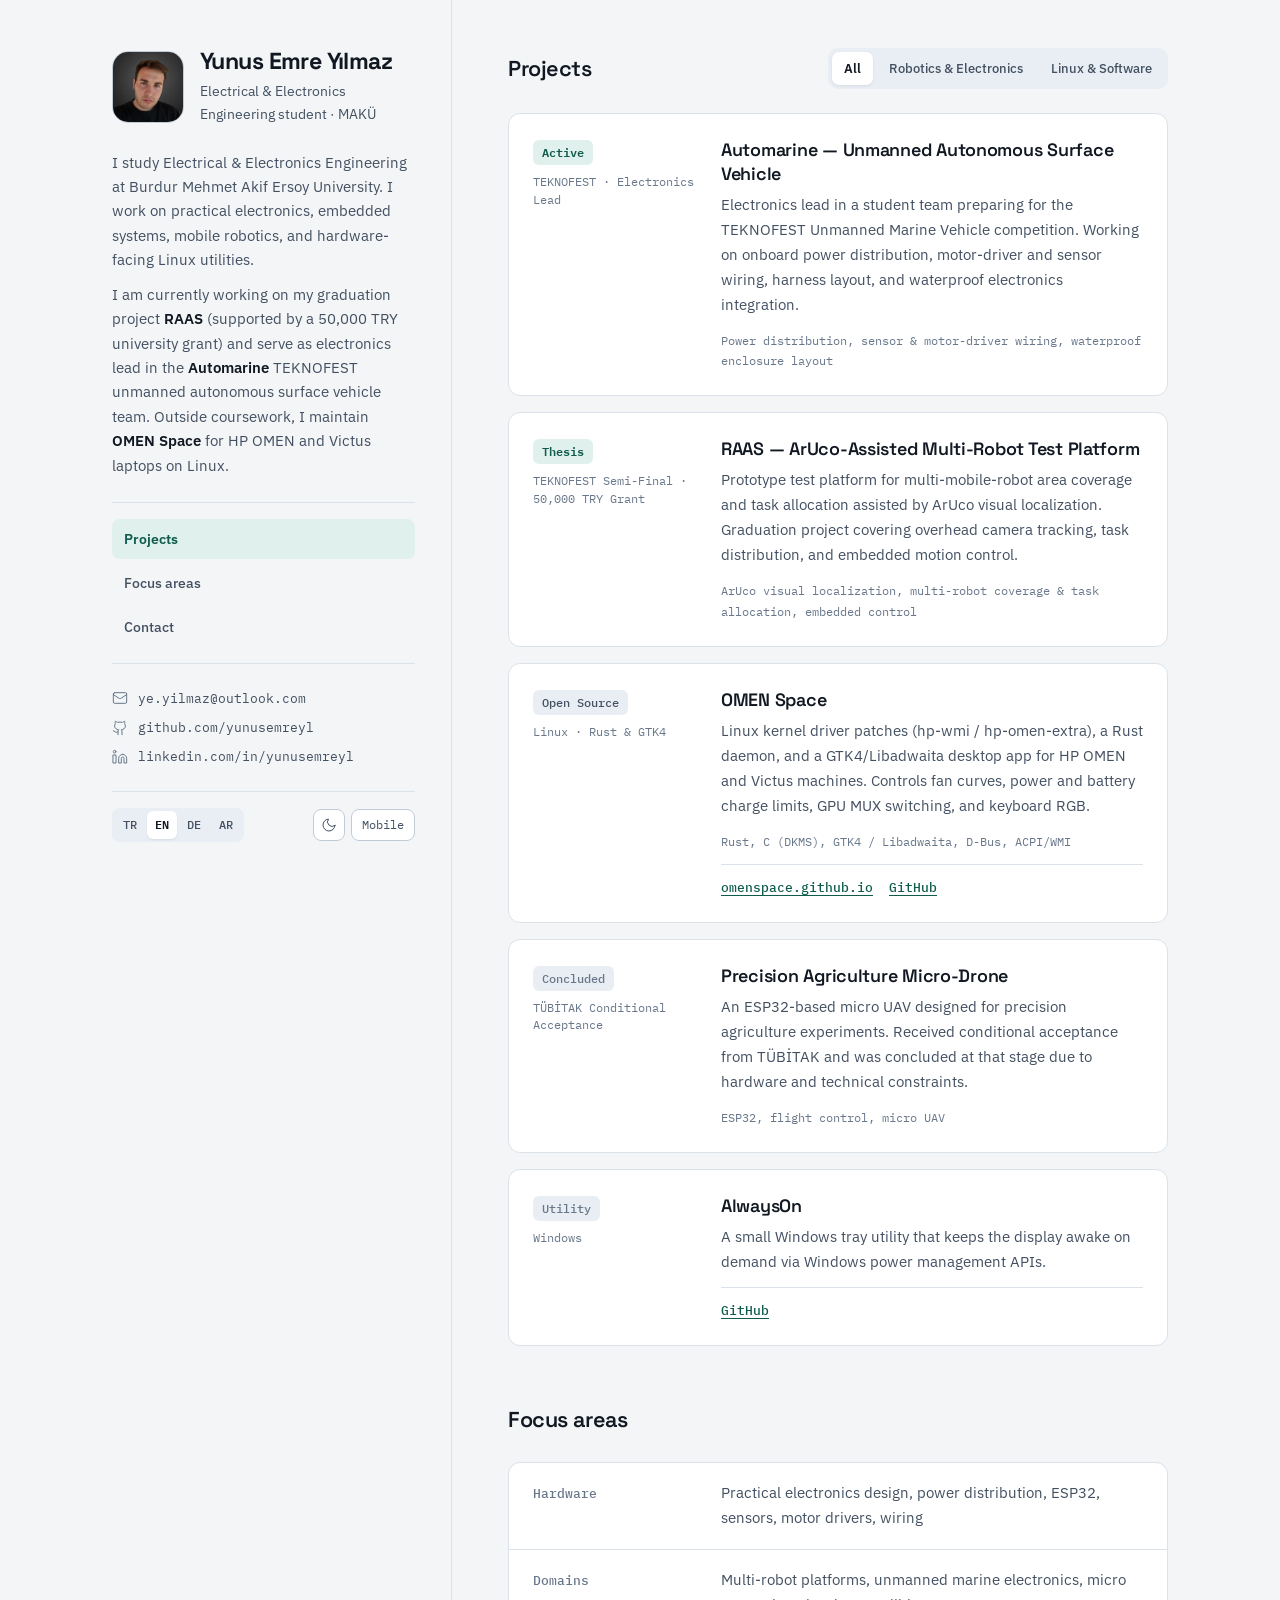
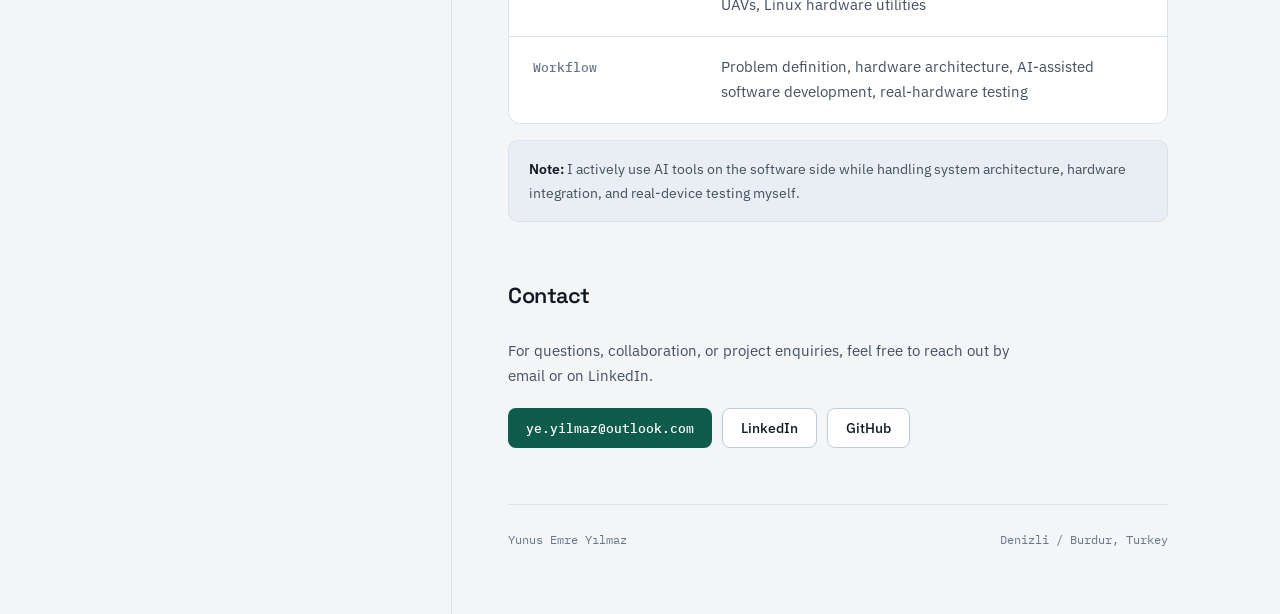
==== commit 4c8d0a14: "feat: redesign desktop and dedicated mobile editions with Automarine and updated RAAS" ====
--- a/index.html
+++ b/index.html
@@ -4,592 +4,218 @@
 <meta charset="UTF-8">
 <meta name="viewport" content="width=device-width, initial-scale=1.0">
 <title>Yunus Emre Yılmaz</title>
-<meta name="description" content="Yunus Emre Yılmaz — Elektrik-Elektronik Mühendisliği öğrencisi. Gömülü sistemler, robotik ve Linux sistem yazılımları.">
-<meta name="theme-color" content="#fafafa">
+<meta name="description" content="Yunus Emre Yılmaz — Elektrik-Elektronik Mühendisliği öğrencisi. Gömülü sistemler, çoklu mobil robotlar, insansız deniz aracı elektroniği ve Linux donanım araçları.">
+<meta name="theme-color" content="#f3f5f7">
 <link rel="icon" href="avatar.png" type="image/png">
-<script>document.documentElement.dataset.theme=localStorage.getItem('theme')||'light'</script>
-<style>
-:root {
-  --bg: #fafafa;
-  --surface: #f2f2f0;
-  --ink: #18181b;
-  --ink-2: #52525b;
-  --ink-3: #71717a;
-  --line: #e4e4e7;
-  --link: #18181b;
-  --link-u: #a1a1aa;
-  --sans: system-ui, -apple-system, BlinkMacSystemFont, 'Segoe UI', Roboto, Helvetica, Arial, sans-serif;
-  --mono: ui-monospace, SFMono-Regular, Menlo, Monaco, Consolas, monospace;
-}
-
-[data-theme="dark"] {
-  --bg: #111113;
-  --surface: #1b1b1e;
-  --ink: #ececef;
-  --ink-2: #a1a1aa;
-  --ink-3: #71717a;
-  --line: #27272a;
-  --link: #ececef;
-  --link-u: #52525b;
-}
-
-*, *::before, *::after {
-  box-sizing: border-box;
-  margin: 0;
-  padding: 0;
-}
-
-html {
-  scroll-behavior: smooth;
-}
-
-body {
-  background: var(--bg);
-  color: var(--ink);
-  font-family: var(--sans);
-  font-size: 15.5px;
-  line-height: 1.7;
-  -webkit-font-smoothing: antialiased;
-}
-
-a {
-  color: var(--link);
-  text-decoration: underline;
-  text-decoration-color: var(--link-u);
-  text-underline-offset: 3px;
-  text-decoration-thickness: 1px;
-}
-
-a:hover {
-  text-decoration-color: var(--ink);
-}
-
-.page {
-  max-width: 680px;
-  margin: 0 auto;
-  padding: clamp(28px, 6vw, 56px) 22px 72px;
-}
-
-/* Top bar */
-.topbar {
-  display: flex;
-  align-items: center;
-  justify-content: space-between;
-  gap: 16px;
-  padding-bottom: 24px;
-  margin-bottom: 40px;
-  border-bottom: 1px solid var(--line);
-  flex-wrap: wrap;
-}
-
-.nav {
-  display: flex;
-  gap: 18px;
-  font-size: 0.88rem;
-}
-
-.nav a {
-  color: var(--ink-2);
-  text-decoration: none;
-}
-
-.nav a:hover {
-  color: var(--ink);
-  text-decoration: underline;
-}
-
-.controls {
-  display: flex;
-  align-items: center;
-  gap: 10px;
-}
-
-.lang {
-  display: flex;
-  gap: 6px;
-}
-
-.lang button,
-.tg {
-  background: none;
-  border: 0;
-  padding: 2px 4px;
-  font-family: var(--mono);
-  font-size: 0.76rem;
-  color: var(--ink-3);
-  cursor: pointer;
-}
-
-.lang button:hover,
-.tg:hover {
-  color: var(--ink);
-}
-
-.lang button.on {
-  color: var(--ink);
-  font-weight: 600;
-  text-decoration: underline;
-  text-underline-offset: 3px;
-}
-
-.tg {
-  border-inline-start: 1px solid var(--line);
-  padding-inline-start: 10px;
-  font-size: 0.85rem;
-}
-
-/* Intro */
-.intro {
-  display: flex;
-  align-items: center;
-  gap: 20px;
-  margin-bottom: 24px;
-}
-
-.avatar {
-  width: 72px;
-  height: 72px;
-  border-radius: 50%;
-  object-fit: cover;
-  flex: none;
-  border: 1px solid var(--line);
-}
-
-h1 {
-  font-size: 1.5rem;
-  font-weight: 600;
-  letter-spacing: -0.02em;
-  line-height: 1.25;
-}
-
-.subline {
-  font-size: 0.9rem;
-  color: var(--ink-2);
-  margin-top: 2px;
-}
-
-.bio {
-  color: var(--ink-2);
-  margin-bottom: 18px;
-}
-
-.bio p + p {
-  margin-top: 12px;
-}
-
-.bio b {
-  color: var(--ink);
-  font-weight: 600;
-}
-
-.quick-links {
-  display: flex;
-  flex-wrap: wrap;
-  gap: 16px;
-  font-size: 0.9rem;
-  font-family: var(--mono);
-  margin-top: 20px;
-}
-
-/* Sections */
-section {
-  margin-top: 48px;
-  padding-top: 28px;
-  border-top: 1px solid var(--line);
-}
-
-h2 {
-  font-size: 0.82rem;
-  font-family: var(--mono);
-  font-weight: 600;
-  text-transform: uppercase;
-  letter-spacing: 0.06em;
-  color: var(--ink-3);
-  margin-bottom: 20px;
-}
-
-/* Projects */
-.proj {
-  padding: 18px 0;
-  border-top: 1px solid var(--line);
-}
-
-.proj:first-of-type {
-  border-top: 0;
-  padding-top: 0;
-}
-
-.proj-top {
-  display: flex;
-  align-items: baseline;
-  justify-content: space-between;
-  gap: 12px;
-  flex-wrap: wrap;
-  margin-bottom: 6px;
-}
-
-.proj h3 {
-  font-size: 1.05rem;
-  font-weight: 600;
-  letter-spacing: -0.01em;
-}
-
-.meta {
-  font-family: var(--mono);
-  font-size: 0.76rem;
-  color: var(--ink-3);
-}
-
-.proj p {
-  color: var(--ink-2);
-  font-size: 0.94rem;
-  margin-bottom: 8px;
-}
-
-.proj-detail {
-  font-family: var(--mono);
-  font-size: 0.78rem;
-  color: var(--ink-3);
-}
-
-.proj-links {
-  display: flex;
-  flex-wrap: wrap;
-  gap: 14px;
-  margin-top: 8px;
-  font-family: var(--mono);
-  font-size: 0.8rem;
-}
-
-/* Skills / Areas */
-.rows {
-  display: grid;
-  gap: 10px;
-}
-
-.row {
-  display: grid;
-  grid-template-columns: 120px 1fr;
-  gap: 12px;
-  font-size: 0.94rem;
-}
-
-.row dt {
-  font-family: var(--mono);
-  font-size: 0.8rem;
-  color: var(--ink-3);
-  padding-top: 2px;
-}
-
-.row dd {
-  color: var(--ink-2);
-}
-
-.note {
-  margin-top: 18px;
-  font-size: 0.92rem;
-  color: var(--ink-2);
-  padding: 12px 14px;
-  background: var(--surface);
-  border-radius: 4px;
-}
-
-.note b {
-  color: var(--ink);
-  font-weight: 600;
-}
-
-/* Footer */
-footer {
-  margin-top: 56px;
-  padding-top: 20px;
-  border-top: 1px solid var(--line);
-  display: flex;
-  justify-content: space-between;
-  gap: 12px;
-  flex-wrap: wrap;
-  font-family: var(--mono);
-  font-size: 0.76rem;
-  color: var(--ink-3);
-}
-
-@media (max-width: 540px) {
-  .intro {
-    align-items: flex-start;
+<link rel="alternate" media="only screen and (max-width: 768px)" href="mobile.html">
+<link rel="preconnect" href="https://fonts.googleapis.com">
+<link rel="preconnect" href="https://fonts.gstatic.com" crossorigin>
+<link href="https://fonts.googleapis.com/css2?family=IBM+Plex+Mono:wght@400;500&family=IBM+Plex+Sans+Arabic:wght@400;500;600&family=IBM+Plex+Sans:wght@400;500;600&family=Space+Grotesk:wght@500;600;700&display=swap" rel="stylesheet">
+<script>
+(function () {
+  var params = new URLSearchParams(location.search);
+  if (params.get('view') === 'desktop') sessionStorage.setItem('yey-view', 'desktop');
+  if (params.get('view') === 'mobile') {
+    sessionStorage.setItem('yey-view', 'mobile');
+    location.replace('mobile.html' + location.hash);
+    return;
   }
-  .avatar {
-    width: 58px;
-    height: 58px;
+  var pref = sessionStorage.getItem('yey-view');
+  var isMobile = window.matchMedia('(max-width: 768px)').matches || /Android|iPhone|iPod|IEMobile|Opera Mini/i.test(navigator.userAgent);
+  if (pref !== 'desktop' && isMobile) {
+    location.replace('mobile.html' + location.hash);
+    return;
   }
-  .row {
-    grid-template-columns: 1fr;
-    gap: 2px;
-  }
-}
-</style>
+  var saved = localStorage.getItem('theme');
+  var theme = saved || (window.matchMedia('(prefers-color-scheme: dark)').matches ? 'dark' : 'light');
+  document.documentElement.dataset.theme = theme;
+})();
+</script>
+<link rel="stylesheet" href="assets/css/style.css">
 </head>
 <body>
 
-<div class="page">
-  <header class="topbar">
-    <nav class="nav" aria-label="Navigation">
-      <a href="#projects" data-i="n_proj">Projeler</a>
-      <a href="#work" data-i="n_work">Çalışma Alanları</a>
-      <a href="#contact" data-i="n_contact">İletişim</a>
-    </nav>
-    <div class="controls">
-      <div class="lang" role="group" aria-label="Language">
-        <button type="button" data-l="tr">tr</button>
-        <button type="button" data-l="en">en</button>
-        <button type="button" data-l="de">de</button>
-        <button type="button" data-l="ar">ar</button>
-      </div>
-      <button class="tg" type="button" aria-label="Theme">☾</button>
+<a class="skip-link" href="#content" data-i="skip">İçeriğe geç</a>
+
+<div class="shell">
+  <!-- Sticky Identity Rail -->
+  <aside class="rail">
+    <div class="rail-inner">
+      <div class="identity">
+        <img class="avatar" src="avatar.png" alt="Yunus Emre Yılmaz" width="84" height="84">
+        <div class="id-text">
+          <h1>Yunus Emre Yılmaz</h1>
+          <p class="role" data-i="role"></p>
+        </div>
+      </div>
+
+      <div class="bio">
+        <p data-i="bio1"></p>
+        <p data-i="bio2"></p>
+      </div>
+
+      <nav class="rail-nav" aria-label="Section navigation">
+        <a href="#projects" class="on" data-sec="projects" data-i="n_proj">Projeler</a>
+        <a href="#focus" data-sec="focus" data-i="n_work">Çalışma alanları</a>
+        <a href="#contact" data-sec="contact" data-i="n_contact">İletişim</a>
+      </nav>
+
+      <div class="rail-links">
+        <a href="mailto:ye.yilmaz@outlook.com" class="ext-link">
+          <svg width="16" height="16" viewBox="0 0 24 24" fill="none" stroke="currentColor" stroke-width="1.5" stroke-linecap="round" stroke-linejoin="round" aria-hidden="true"><rect x="2" y="4" width="20" height="16" rx="2"/><path d="m22 7-8.97 5.7a1.94 1.94 0 0 1-2.06 0L2 7"/></svg>
+          <span>ye.yilmaz@outlook.com</span>
+        </a>
+        <a href="https://github.com/yunusemreyl" target="_blank" rel="noopener" class="ext-link">
+          <svg width="16" height="16" viewBox="0 0 24 24" fill="none" stroke="currentColor" stroke-width="1.5" stroke-linecap="round" stroke-linejoin="round" aria-hidden="true"><path d="M15 22v-4a4.8 4.8 0 0 0-1-3.5c3 0 6-2 6-5.5.08-1.25-.27-2.48-1-3.5.28-1.15.28-2.35 0-3.5 0 0-1 0-3 1.5-2.64-.5-5.36-.5-8 0C6 2 5 2 5 2c-.3 1.15-.3 2.35 0 3.5A5.4 5.4 0 0 0 4 9c0 3.5 3 5.5 6 5.5-.39.49-.68 1.05-.85 1.65S8.93 17.38 9 18v4"/><path d="M9 18c-4.51 2-5-2-7-2"/></svg>
+          <span>github.com/yunusemreyl</span>
+        </a>
+        <a href="https://www.linkedin.com/in/yunusemreyl" target="_blank" rel="noopener" class="ext-link">
+          <svg width="16" height="16" viewBox="0 0 24 24" fill="none" stroke="currentColor" stroke-width="1.5" stroke-linecap="round" stroke-linejoin="round" aria-hidden="true"><path d="M16 8a6 6 0 0 1 6 6v7h-4v-7a2 2 0 0 0-4 0v7h-4v-7a6 6 0 0 1 6-6z"/><rect x="2" y="9" width="4" height="12"/><circle cx="4" cy="4" r="2"/></svg>
+          <span>linkedin.com/in/yunusemreyl</span>
+        </a>
+      </div>
+
+      <div class="rail-controls">
+        <div class="lang" role="group" aria-label="Language">
+          <button type="button" data-l="tr">TR</button>
+          <button type="button" data-l="en">EN</button>
+          <button type="button" data-l="de">DE</button>
+          <button type="button" data-l="ar">AR</button>
+        </div>
+        <div class="rail-actions">
+          <button class="icon-btn theme-btn" type="button" aria-label="Toggle theme">
+            <svg class="ic-moon" width="16" height="16" viewBox="0 0 24 24" fill="none" stroke="currentColor" stroke-width="1.5" stroke-linecap="round" stroke-linejoin="round" aria-hidden="true"><path d="M21 12.79A9 9 0 1 1 11.21 3a7 7 0 0 0 9.79 9.79z"/></svg>
+            <svg class="ic-sun" width="16" height="16" viewBox="0 0 24 24" fill="none" stroke="currentColor" stroke-width="1.5" stroke-linecap="round" stroke-linejoin="round" aria-hidden="true"><circle cx="12" cy="12" r="4"/><path d="M12 2v2M12 20v2M4.93 4.93l1.41 1.41M17.66 17.66l1.41 1.41M2 12h2M20 12h2M6.34 17.66l-1.41 1.41M19.07 4.93l-1.41 1.41"/></svg>
+          </button>
+          <a href="mobile.html?view=mobile" class="view-switch" data-i="view_mobile" title="Mobile edition">Mobil</a>
+        </div>
+      </div>
     </div>
-  </header>
-
-  <main>
-    <div class="intro">
-      <img class="avatar" src="avatar.png" alt="Yunus Emre Yılmaz" width="72" height="72">
-      <div>
-        <h1>Yunus Emre Yılmaz</h1>
-        <div class="subline" data-i="role"></div>
-      </div>
-    </div>
-
-    <div class="bio">
-      <p data-i="bio1"></p>
-      <p data-i="bio2"></p>
-    </div>
-
-    <div class="quick-links">
-      <a href="mailto:ye.yilmaz@outlook.com">ye.yilmaz@outlook.com</a>
-      <a href="https://github.com/yunusemreyl" target="_blank" rel="noopener">github.com/yunusemreyl</a>
-      <a href="https://www.linkedin.com/in/yunusemreyl" target="_blank" rel="noopener">linkedin.com/in/yunusemreyl</a>
-    </div>
-
-    <section id="projects">
-      <h2 data-i="n_proj">Projeler</h2>
-
-      <article class="proj">
-        <div class="proj-top">
-          <h3>OMEN Space</h3>
-          <span class="meta" data-i="m_omen"></span>
-        </div>
-        <p data-i="p_omen"></p>
-        <div class="proj-detail" data-i="d_omen"></div>
-        <div class="proj-links">
-          <a href="https://omenspace.github.io" target="_blank" rel="noopener">omenspace.github.io</a>
-          <a href="https://github.com/yunusemreyl/omen-space" target="_blank" rel="noopener">GitHub</a>
-        </div>
-      </article>
-
-      <article class="proj">
-        <div class="proj-top">
-          <h3 data-i="t_raas"></h3>
-          <span class="meta" data-i="m_raas"></span>
-        </div>
-        <p data-i="p_raas"></p>
-        <div class="proj-detail" data-i="d_raas"></div>
-      </article>
-
-      <article class="proj">
-        <div class="proj-top">
-          <h3 data-i="t_drone"></h3>
-          <span class="meta" data-i="m_drone"></span>
-        </div>
-        <p data-i="p_drone"></p>
-        <div class="proj-detail" data-i="d_drone"></div>
-      </article>
-
-      <article class="proj">
-        <div class="proj-top">
-          <h3>AlwaysOn</h3>
-          <span class="meta">Windows</span>
-        </div>
-        <p data-i="p_always"></p>
-        <div class="proj-links">
-          <a href="https://github.com/yunusemreyl/AlwaysOn" target="_blank" rel="noopener">GitHub</a>
-        </div>
-      </article>
+  </aside>
+
+  <!-- Main Technical Ledger -->
+  <main id="content" class="content">
+    <section id="projects" class="block">
+      <div class="block-head">
+        <h2 data-i="n_proj">Projeler</h2>
+        <div class="filters" role="tablist" aria-label="Project categories">
+          <button type="button" class="filter-btn on" role="tab" aria-selected="true" data-filter="all" data-i="f_all">Tümü</button>
+          <button type="button" class="filter-btn" role="tab" aria-selected="false" data-filter="hardware" data-i="f_hw">Robotik &amp; Elektronik</button>
+          <button type="button" class="filter-btn" role="tab" aria-selected="false" data-filter="software" data-i="f_sw">Linux &amp; Yazılım</button>
+        </div>
+      </div>
+
+      <div class="project-ledger">
+        <article class="entry entry-active" data-cat="hardware">
+          <div class="entry-rail">
+            <span class="status-tag active" data-i="st_active">Aktif</span>
+            <span class="entry-period" data-i="m_auto"></span>
+          </div>
+          <div class="entry-body">
+            <h3 data-i="t_auto"></h3>
+            <p data-i="p_auto"></p>
+            <div class="spec-line" data-i="d_auto"></div>
+          </div>
+        </article>
+
+        <article class="entry entry-active" data-cat="hardware">
+          <div class="entry-rail">
+            <span class="status-tag active" data-i="st_grad">Bitirme</span>
+            <span class="entry-period" data-i="m_raas"></span>
+          </div>
+          <div class="entry-body">
+            <h3 data-i="t_raas"></h3>
+            <p data-i="p_raas"></p>
+            <div class="spec-line" data-i="d_raas"></div>
+          </div>
+        </article>
+
+        <article class="entry" data-cat="software">
+          <div class="entry-rail">
+            <span class="status-tag" data-i="st_oss">Açık Kaynak</span>
+            <span class="entry-period" data-i="m_omen"></span>
+          </div>
+          <div class="entry-body">
+            <h3><bdi>OMEN Space</bdi></h3>
+            <p data-i="p_omen"></p>
+            <div class="spec-line" data-i="d_omen"></div>
+            <div class="entry-links">
+              <a href="https://omenspace.github.io" target="_blank" rel="noopener">omenspace.github.io</a>
+              <a href="https://github.com/yunusemreyl/omen-space" target="_blank" rel="noopener">GitHub</a>
+            </div>
+          </div>
+        </article>
+
+        <article class="entry" data-cat="hardware">
+          <div class="entry-rail">
+            <span class="status-tag muted" data-i="st_arch">Tamamlandı</span>
+            <span class="entry-period" data-i="m_drone"></span>
+          </div>
+          <div class="entry-body">
+            <h3 data-i="t_drone"></h3>
+            <p data-i="p_drone"></p>
+            <div class="spec-line" data-i="d_drone"></div>
+          </div>
+        </article>
+
+        <article class="entry" data-cat="software">
+          <div class="entry-rail">
+            <span class="status-tag muted" data-i="st_util">Araç</span>
+            <span class="entry-period"><bdi>Windows</bdi></span>
+          </div>
+          <div class="entry-body">
+            <h3><bdi>AlwaysOn</bdi></h3>
+            <p data-i="p_always"></p>
+            <div class="entry-links">
+              <a href="https://github.com/yunusemreyl/AlwaysOn" target="_blank" rel="noopener">GitHub</a>
+            </div>
+          </div>
+        </article>
+      </div>
     </section>
 
-    <section id="work">
-      <h2 data-i="n_work">Çalışma Alanları</h2>
-      <dl class="rows">
-        <div class="row"><dt data-i="k1"></dt><dd data-i="v1"></dd></div>
-        <div class="row"><dt data-i="k2"></dt><dd data-i="v2"></dd></div>
-        <div class="row"><dt data-i="k3"></dt><dd data-i="v3"></dd></div>
+    <section id="focus" class="block">
+      <div class="block-head">
+        <h2 data-i="n_work">Çalışma alanları</h2>
+      </div>
+
+      <dl class="matrix">
+        <div class="matrix-row">
+          <dt data-i="k1"></dt>
+          <dd data-i="v1"></dd>
+        </div>
+        <div class="matrix-row">
+          <dt data-i="k2"></dt>
+          <dd data-i="v2"></dd>
+        </div>
+        <div class="matrix-row">
+          <dt data-i="k3"></dt>
+          <dd data-i="v3"></dd>
+        </div>
       </dl>
-      <div class="note" data-i="note"></div>
+
+      <div class="callout" data-i="note"></div>
     </section>
 
-    <section id="contact">
-      <h2 data-i="n_contact">İletişim</h2>
-      <p class="bio" data-i="c_text"></p>
-      <div class="quick-links">
-        <a href="mailto:ye.yilmaz@outlook.com">ye.yilmaz@outlook.com</a>
-        <a href="https://www.linkedin.com/in/yunusemreyl" target="_blank" rel="noopener">LinkedIn</a>
-        <a href="https://github.com/yunusemreyl" target="_blank" rel="noopener">GitHub</a>
+    <section id="contact" class="block">
+      <div class="block-head">
+        <h2 data-i="n_contact">İletişim</h2>
+      </div>
+      <p class="contact-lead" data-i="c_text"></p>
+      <div class="contact-bar">
+        <a href="mailto:ye.yilmaz@outlook.com" class="btn-primary">ye.yilmaz@outlook.com</a>
+        <a href="https://www.linkedin.com/in/yunusemreyl" target="_blank" rel="noopener" class="btn-ghost">LinkedIn</a>
+        <a href="https://github.com/yunusemreyl" target="_blank" rel="noopener" class="btn-ghost">GitHub</a>
       </div>
     </section>
+
+    <footer class="foot">
+      <span>Yunus Emre Yılmaz</span>
+      <span data-i="loc">Denizli / Burdur, Türkiye</span>
+    </footer>
   </main>
-
-  <footer>
-    <span>Yunus Emre Yılmaz</span>
-    <span data-i="loc">Denizli / Burdur, Türkiye</span>
-  </footer>
 </div>
 
-<script>
-const T = {
-  tr: {
-    n_proj: "Projeler",
-    n_work: "Çalışma Alanları",
-    n_contact: "İletişim",
-    role: "Elektrik-Elektronik Mühendisliği öğrencisi · MAKÜ",
-    bio1: "Burdur Mehmet Akif Ersoy Üniversitesi'nde Elektrik-Elektronik Mühendisliği okuyorum. Donanımla doğrudan konuşan gömülü sistemler, otonom robotik ve Linux araçları üzerine çalışıyorum.",
-    bio2: "Bitirme projem olan <b>RAAS Sürü Ekim Robotları</b>, üniversitenin 50.000 ₺ desteğiyle yürüttüğüm bir çalışma. Boş zamanlarımda da Linux kullanan HP OMEN/Victus sahipleri için <b>OMEN Space</b>'i geliştirip bakımını yapıyorum.",
-    m_omen: "Linux · Açık Kaynak",
-    p_omen: "HP OMEN ve Victus bilgisayarlar için Linux çekirdek sürücüsü (hp-wmi / hp-omen-extra) ve GTK4 arayüzü. Fan hızı, güç profilleri, GPU MUX geçişi ve klavye RGB aydınlatmasını kontrol eder.",
-    d_omen: "Rust, C (DKMS), GTK4, D-Bus, ACPI/WMI",
-    t_raas: "RAAS — Sürü Ekim Robotları",
-    m_raas: "TEKNOFEST Yarı Final · 50.000 ₺ MAKÜ Desteği",
-    p_raas: "Birden fazla robotun koordineli biçimde otonom tohum ekimi yapması üzerine bitirme projesi. Mekanik ekim düzeneği, gömülü kontrol ve robotlar arası görev dağılımı üzerine çalışıyoruz.",
-    d_raas: "Gömülü kontrol, sensörler, çoklu robot koordinasyonu",
-    t_drone: "Hassas Tarım Mikrodronu",
-    m_drone: "TÜBİTAK Şartlı Kabul",
-    p_drone: "Hassas tarım denemeleri için tasarlanan ESP32 tabanlı mikro İHA. TÜBİTAK başvurusunda şartlı kabul aldı; donanım ve teknik kısıtlar sebebiyle bu aşamada sonlandırıldı.",
-    d_drone: "ESP32, uçuş kontrolü, mikro İHA",
-    p_always: "Windows'ta ekranın ve sistemin uykuya geçmesini tek tıkla engelleyen, sistem tepsisinde çalışan küçük bir yardımcı program.",
-    k1: "Donanım",
-    v1: "Elektronik tasarım, ESP32, sensörler ve aktüatörler",
-    k2: "Alanlar",
-    v2: "Otonom robotik, mikro İHA, hassas tarım, Linux sistem yazılımları",
-    k3: "Süreç",
-    v3: "Sorun tanımı, donanım mimarisi, yapay zeka destekli yazılım üretimi, gerçek donanımda test",
-    note: "<b>Not:</b> Yazılım tarafında yapay zeka araçlarından aktif olarak yararlanıyorum; mimari kararları, donanım entegrasyonunu ve test/doğrulama süreçlerini kendim yürütüyorum.",
-    c_text: "Projelerle ilgili soru, katkı veya iş birliği için e-posta ya da LinkedIn üzerinden yazabilirsiniz.",
-    loc: "Denizli / Burdur, Türkiye"
-  },
-  en: {
-    n_proj: "Projects",
-    n_work: "Focus Areas",
-    n_contact: "Contact",
-    role: "Electrical & Electronics Engineering student · MAKÜ",
-    bio1: "I study Electrical & Electronics Engineering at Burdur Mehmet Akif Ersoy University. I work on embedded systems, autonomous robotics, and hardware-facing Linux utilities.",
-    bio2: "My graduation project, <b>RAAS Swarm Seeding Robots</b>, is supported by a 50,000 TRY university grant. Outside coursework, I maintain <b>OMEN Space</b>, an open-source hardware control suite for HP OMEN and Victus laptops on Linux.",
-    m_omen: "Linux · Open Source",
-    p_omen: "Linux kernel driver patches (hp-wmi / hp-omen-extra) and a GTK4 desktop interface for HP OMEN and Victus machines. Handles fan control, thermal profiles, GPU MUX switching, power limits, and keyboard RGB.",
-    d_omen: "Rust, C (DKMS), GTK4, D-Bus, ACPI/WMI",
-    t_raas: "RAAS — Swarm Seeding Robots",
-    m_raas: "TEKNOFEST Semi-Final · 50,000 TRY Grant",
-    p_raas: "Graduation project focused on autonomous seed planting with multiple cooperating robots. Covers the seeding mechanism, embedded control, and multi-robot coordination.",
-    d_raas: "Embedded control, sensors, multi-robot coordination",
-    t_drone: "Precision Agriculture Micro-Drone",
-    m_drone: "TÜBİTAK Conditional Acceptance",
-    p_drone: "An ESP32-based micro UAV designed for precision agriculture experiments. Received conditional acceptance from TÜBİTAK and was concluded at that stage due to technical constraints.",
-    d_drone: "ESP32, flight control, micro UAV",
-    p_always: "A small Windows tray utility (similar to Caffeine) that keeps the display awake on demand via Windows power management APIs.",
-    k1: "Hardware",
-    v1: "Electronics design, ESP32, sensors & actuators",
-    k2: "Domains",
-    v2: "Autonomous robotics, micro UAVs, precision agriculture, Linux system tools",
-    k3: "Workflow",
-    v3: "Problem definition, hardware architecture, AI-assisted software development, hardware testing",
-    note: "<b>Note:</b> I use AI tools extensively when writing software; I handle system architecture, hardware integration, and real-device testing myself.",
-    c_text: "For questions, collaboration, or project enquiries, feel free to email me or reach out on LinkedIn.",
-    loc: "Denizli / Burdur, Turkey"
-  },
-  de: {
-    n_proj: "Projekte",
-    n_work: "Schwerpunkte",
-    n_contact: "Kontakt",
-    role: "Student der Elektrotechnik · MAKÜ",
-    bio1: "Ich studiere Elektrotechnik an der Burdur Mehmet Akif Ersoy Universität. Meine Schwerpunkte liegen bei Embedded Systems, autonomer Robotik und hardwarenaher Linux-Software.",
-    bio2: "Mein Abschlussprojekt, <b>RAAS Schwarm-Saatroboter</b>, wird von der Universität mit 50.000 TRY gefördert. Neben dem Studium entwickle und pflege ich <b>OMEN Space</b> für HP-OMEN- und Victus-Geräte unter Linux.",
-    m_omen: "Linux · Open Source",
-    p_omen: "Linux-Kerneltreiber (hp-wmi / hp-omen-extra) und GTK4-Oberfläche für HP OMEN und Victus. Steuert Lüfter, Leistungsprofile, GPU-MUX-Switch, Power-Limits und Tastatur-RGB.",
-    d_omen: "Rust, C (DKMS), GTK4, D-Bus, ACPI/WMI",
-    t_raas: "RAAS — Schwarm-Saatroboter",
-    m_raas: "TEKNOFEST Halbfinale · 50.000 TRY Förderung",
-    p_raas: "Abschlussprojekt zur autonomen Aussaat mit mehreren kooperierenden Robotern — inklusive Saatmechanismus, Embedded-Steuerung und Aufgabenverteilung.",
-    d_raas: "Embedded-Steuerung, Sensorik, Multi-Roboter-Koordination",
-    t_drone: "Präzisionslandwirtschafts-Mikrodrohne",
-    m_drone: "TÜBİTAK Bedingte Zusage",
-    p_drone: "ESP32-basierte Mikro-Drohne für Versuche in der Präzisionslandwirtschaft. Erhielt eine bedingte Zusage bei TÜBİTAK und wurde aufgrund technischer Einschränkungen in dieser Phase beendet.",
-    d_drone: "ESP32, Flugsteuerung, Mikro-UAV",
-    p_always: "Kleines Windows-Tray-Tool (ähnlich Caffeine), das den Bildschirm bei Bedarf über die Windows-Energieverwaltung wachhält.",
-    k1: "Hardware",
-    v1: "Elektronikdesign, ESP32, Sensoren & Aktoren",
-    k2: "Bereiche",
-    v2: "Autonome Robotik, Mikro-UAV, Präzisionslandwirtschaft, Linux-Systemsoftware",
-    k3: "Arbeitsweise",
-    v3: "Problemdefinition, Hardwarearchitektur, KI-gestützte Softwareentwicklung, Tests auf realer Hardware",
-    note: "<b>Hinweis:</b> Für die Softwareentwicklung nutze ich KI-Werkzeuge; Architektur, Hardware-Integration und Tests auf realen Geräten übernehme ich selbst.",
-    c_text: "Für Fragen, Zusammenarbeit oder Projektanfragen am besten per E-Mail oder über LinkedIn melden.",
-    loc: "Denizli / Burdur, Türkei"
-  },
-  ar: {
-    n_proj: "المشاريع",
-    n_work: "مجالات العمل",
-    n_contact: "التواصل",
-    role: "طالب هندسة كهربائية وإلكترونية · MAKÜ",
-    bio1: "أدرس الهندسة الكهربائية والإلكترونية في جامعة بوردور محمد عاكف أرسوي. أعمل على الأنظمة المدمجة والروبوتات المستقلة وأدوات لينكس المرتبطة بالعتاد.",
-    bio2: "مشروع تخرجي <b>روبوتات البذر الجماعي RAAS</b> مدعوم بمنحة جامعية قدرها 50,000 ليرة تركية. وخارج الدراسة أطوّر وأصون مشروع <b>OMEN Space</b> لأجهزة HP OMEN و Victus على نظام لينكس.",
-    m_omen: "لينكس · مفتوح المصدر",
-    p_omen: "تعريفات نواة لينكس (hp-wmi / hp-omen-extra) وواجهة GTK4 لأجهزة HP OMEN و Victus للتحكم بسرعة المراوح وأوضاع الطاقة ومفتاح GPU MUX وإضاءة لوحة المفاتيح.",
-    d_omen: "Rust, C (DKMS), GTK4, D-Bus, ACPI/WMI",
-    t_raas: "RAAS — روبوتات البذر الجماعي",
-    m_raas: "نصف نهائي TEKNOFEST · دعم 50,000 ليرة",
-    p_raas: "مشروع تخرج للزراعة الذاتية باستخدام عدة روبوتات متعاونة، يشمل آلية البذر والتحكم المدمج وتنسيق المهام بين الروبوتات.",
-    d_raas: "التحكم المدمج، المستشعرات، تنسيق الروبوتات المتعددة",
-    t_drone: "طائرة مسيّرة صغيرة للزراعة الدقيقة",
-    m_drone: "قبول مشروط من TÜBİTAK",
-    p_drone: "طائرة مسيّرة صغيرة مبنية على ESP32 لتجارب الزراعة الدقيقة. حصلت على قبول مشروط من TÜBİTAK وتوقفت عند تلك المرحلة بسبب قيود تقنية.",
-    d_drone: "ESP32، التحكم بالطيران، طائرة مسيّرة صغيرة",
-    p_always: "أداة خفيفة لنظام ويندوز تعمل في شريط المهام لإبقاء الشاشة نشطة عند الحاجة عبر واجهة إدارة الطاقة.",
-    k1: "العتاد",
-    v1: "تصميم الإلكترونيات، ESP32، المستشعرات والمشغّلات",
-    k2: "المجالات",
-    v2: "الروبوتات المستقلة، الطائرات المسيّرة الصغيرة، الزراعة الدقيقة، برمجيات لينكس",
-    k3: "أسلوب العمل",
-    v3: "تحديد المشكلة، تصميم العتاد، التطوير بمساعدة الذكاء الاصطناعي، الاختبار على عتاد حقيقي",
-    note: "<b>ملاحظة:</b> أستعين بأدوات الذكاء الاصطناعي في كتابة البرمجيات، بينما أتولى بنفسي التصميم المعماري ودمج العتاد والاختبار الفعلي.",
-    c_text: "للاستفسارات أو التعاون يمكنك التواصل عبر البريد الإلكتروني أو LinkedIn.",
-    loc: "دنيزلي / بوردور، تركيا"
-  }
-};
-
-let lang = localStorage.getItem('lang') || (navigator.language || 'en').slice(0, 2);
-if (!T[lang]) lang = 'en';
-
-function setLang(l) {
-  lang = T[l] ? l : 'en';
-  localStorage.setItem('lang', lang);
-  document.documentElement.lang = lang;
-  document.documentElement.dir = lang === 'ar' ? 'rtl' : 'ltr';
-  document.querySelectorAll('[data-i]').forEach(el => {
-    const val = T[lang][el.dataset.i];
-    if (val !== undefined) el.innerHTML = val;
-  });
-  document.querySelectorAll('.lang button').forEach(b => b.classList.toggle('on', b.dataset.l === lang));
-}
-
-document.querySelectorAll('.lang button').forEach(b => b.addEventListener('click', () => setLang(b.dataset.l)));
-setLang(lang);
-
-const tmeta = document.querySelector('meta[name="theme-color"]');
-function setTheme(t) {
-  document.documentElement.dataset.theme = t;
-  localStorage.setItem('theme', t);
-  document.querySelectorAll('.tg').forEach(b => b.textContent = t === 'dark' ? '☀' : '☾');
-  if (tmeta) tmeta.content = t === 'dark' ? '#111113' : '#fafafa';
-}
-document.querySelectorAll('.tg').forEach(b => b.addEventListener('click', () => {
-  setTheme(document.documentElement.dataset.theme === 'dark' ? 'light' : 'dark');
-}));
-setTheme(document.documentElement.dataset.theme || 'light');
-</script>
+<script src="assets/js/main.js"></script>
 </body>
 </html>
--- a/assets/css/style.css
+++ b/assets/css/style.css
@@ -0,0 +1,638 @@
+/* Yunus Emre Yılmaz — Desktop Edition (Lab Bench & Technical Monograph) */
+
+:root {
+  --bg: #f3f5f7;
+  --surface: #ffffff;
+  --surface-alt: #e8eef3;
+  --ink: #111822;
+  --ink-2: #435061;
+  --ink-3: #68778a;
+  --line: #dbe2ea;
+  --line-strong: #c0cbd7;
+  --accent: #0f5c4d;
+  --accent-h: #0b4a3e;
+  --accent-soft: #e0f0ec;
+  --display: 'Space Grotesk', system-ui, -apple-system, sans-serif;
+  --sans: 'IBM Plex Sans', system-ui, -apple-system, sans-serif;
+  --arabic: 'IBM Plex Sans Arabic', 'IBM Plex Sans', system-ui, sans-serif;
+  --mono: 'IBM Plex Mono', ui-monospace, SFMono-Regular, Menlo, monospace;
+}
+
+[data-theme="dark"] {
+  --bg: #0d1318;
+  --surface: #131b22;
+  --surface-alt: #1a242d;
+  --ink: #e8eef4;
+  --ink-2: #9baab9;
+  --ink-3: #6e7f92;
+  --line: #1f2b36;
+  --line-strong: #2f404f;
+  --accent: #38b296;
+  --accent-h: #4cc5a9;
+  --accent-soft: #132c28;
+}
+
+*, *::before, *::after {
+  box-sizing: border-box;
+  margin: 0;
+  padding: 0;
+}
+
+::selection {
+  background: var(--accent-soft);
+  color: var(--ink);
+}
+
+html {
+  scroll-behavior: smooth;
+}
+
+body {
+  background: var(--bg);
+  color: var(--ink);
+  font-family: var(--sans);
+  font-size: 15.5px;
+  line-height: 1.66;
+  -webkit-font-smoothing: antialiased;
+  font-variant-numeric: tabular-nums;
+}
+
+html[dir="rtl"] body {
+  font-family: var(--arabic);
+  line-height: 1.78;
+}
+
+a {
+  color: inherit;
+  text-decoration: none;
+}
+
+button {
+  font: inherit;
+  color: inherit;
+}
+
+a:focus-visible,
+button:focus-visible {
+  outline: 2px solid var(--accent);
+  outline-offset: 2px;
+  border-radius: 4px;
+}
+
+.skip-link {
+  position: absolute;
+  inset-inline-start: -9999px;
+  top: 12px;
+  background: var(--surface);
+  border: 1px solid var(--line-strong);
+  padding: 8px 12px;
+  border-radius: 6px;
+  font-size: 0.85rem;
+  z-index: 100;
+}
+.skip-link:focus { inset-inline-start: 16px; }
+
+/* Shell: Two-column sticky rail + technical ledger */
+.shell {
+  max-width: 1120px;
+  margin: 0 auto;
+  display: grid;
+  grid-template-columns: 340px minmax(0, 1fr);
+  gap: 56px;
+  padding: 0 32px;
+  min-height: 100vh;
+}
+
+/* Left Rail */
+.rail {
+  padding: 48px 0;
+  border-inline-end: 1px solid var(--line);
+  padding-inline-end: 36px;
+}
+
+.rail-inner {
+  position: sticky;
+  top: 48px;
+  display: flex;
+  flex-direction: column;
+  gap: 24px;
+}
+
+.identity {
+  display: flex;
+  align-items: center;
+  gap: 16px;
+}
+
+.avatar {
+  width: 72px;
+  height: 72px;
+  border-radius: 16px;
+  object-fit: cover;
+  border: 1px solid var(--line-strong);
+  flex: none;
+}
+
+.id-text h1 {
+  font-family: var(--display);
+  font-size: 1.45rem;
+  font-weight: 700;
+  letter-spacing: -0.025em;
+  line-height: 1.2;
+}
+
+html[dir="rtl"] .id-text h1 {
+  font-family: var(--arabic);
+  letter-spacing: 0;
+}
+
+.role {
+  font-size: 0.88rem;
+  color: var(--ink-2);
+  margin-top: 4px;
+}
+
+.bio {
+  font-size: 0.92rem;
+  color: var(--ink-2);
+  display: flex;
+  flex-direction: column;
+  gap: 10px;
+}
+
+.bio b {
+  color: var(--ink);
+  font-weight: 600;
+}
+
+.rail-nav {
+  display: flex;
+  flex-direction: column;
+  gap: 4px;
+  padding: 16px 0;
+  border-top: 1px solid var(--line);
+  border-bottom: 1px solid var(--line);
+}
+
+.rail-nav a {
+  display: flex;
+  align-items: center;
+  justify-content: space-between;
+  padding: 8px 12px;
+  border-radius: 8px;
+  font-size: 0.9rem;
+  font-weight: 500;
+  color: var(--ink-2);
+  transition: background-color 140ms ease, color 140ms ease;
+}
+
+.rail-nav a:hover {
+  background: var(--surface-alt);
+  color: var(--ink);
+}
+
+.rail-nav a.on {
+  background: var(--accent-soft);
+  color: var(--accent);
+  font-weight: 600;
+}
+
+.rail-links {
+  display: flex;
+  flex-direction: column;
+  gap: 8px;
+}
+
+.ext-link {
+  display: inline-flex;
+  align-items: center;
+  gap: 10px;
+  font-family: var(--mono);
+  font-size: 0.8rem;
+  color: var(--ink-2);
+  transition: color 140ms ease;
+}
+
+.ext-link svg {
+  color: var(--ink-3);
+  flex: none;
+}
+
+.ext-link:hover {
+  color: var(--accent);
+}
+
+.ext-link:hover svg {
+  color: var(--accent);
+}
+
+.rail-controls {
+  display: flex;
+  align-items: center;
+  justify-content: space-between;
+  gap: 8px;
+  padding-top: 16px;
+  border-top: 1px solid var(--line);
+}
+
+.lang {
+  display: flex;
+  gap: 2px;
+  background: var(--surface-alt);
+  padding: 3px;
+  border-radius: 8px;
+}
+
+.lang button {
+  border: 0;
+  background: transparent;
+  padding: 4px 8px;
+  border-radius: 6px;
+  font-family: var(--mono);
+  font-size: 0.72rem;
+  font-weight: 500;
+  color: var(--ink-2);
+  cursor: pointer;
+  transition: background-color 140ms ease, color 140ms ease;
+}
+
+.lang button:hover {
+  color: var(--ink);
+}
+
+.lang button.on {
+  background: var(--surface);
+  color: var(--ink);
+  font-weight: 600;
+  box-shadow: 0 1px 2px rgba(0, 0, 0, 0.08);
+}
+
+.rail-actions {
+  display: flex;
+  align-items: center;
+  gap: 6px;
+}
+
+.icon-btn {
+  display: inline-flex;
+  align-items: center;
+  justify-content: center;
+  width: 32px;
+  height: 32px;
+  border-radius: 8px;
+  border: 1px solid var(--line-strong);
+  background: var(--surface);
+  color: var(--ink-2);
+  cursor: pointer;
+  transition: border-color 140ms ease, color 140ms ease;
+}
+
+.icon-btn:hover {
+  border-color: var(--accent);
+  color: var(--ink);
+}
+
+[data-theme="light"] .ic-sun { display: none; }
+[data-theme="dark"] .ic-moon { display: none; }
+
+.view-switch {
+  display: inline-flex;
+  align-items: center;
+  height: 32px;
+  padding: 0 10px;
+  border-radius: 8px;
+  border: 1px solid var(--line-strong);
+  background: var(--surface);
+  font-family: var(--mono);
+  font-size: 0.72rem;
+  color: var(--ink-2);
+  transition: border-color 140ms ease, color 140ms ease;
+}
+
+.view-switch:hover {
+  border-color: var(--accent);
+  color: var(--accent);
+}
+
+/* Right Main Column */
+.content {
+  padding: 48px 0 64px;
+  display: flex;
+  flex-direction: column;
+  gap: 56px;
+}
+
+.block-head {
+  display: flex;
+  align-items: center;
+  justify-content: space-between;
+  gap: 16px;
+  flex-wrap: wrap;
+  margin-bottom: 24px;
+}
+
+.block-head h2 {
+  font-family: var(--display);
+  font-size: 1.35rem;
+  font-weight: 600;
+  letter-spacing: -0.02em;
+}
+
+html[dir="rtl"] .block-head h2 {
+  font-family: var(--arabic);
+  letter-spacing: 0;
+}
+
+/* Filter tabs */
+.filters {
+  display: flex;
+  gap: 4px;
+  background: var(--surface-alt);
+  padding: 4px;
+  border-radius: 10px;
+}
+
+.filter-btn {
+  border: 0;
+  background: transparent;
+  padding: 6px 12px;
+  border-radius: 7px;
+  font-size: 0.8rem;
+  font-weight: 500;
+  color: var(--ink-2);
+  cursor: pointer;
+  transition: background-color 140ms ease, color 140ms ease;
+}
+
+.filter-btn:hover {
+  color: var(--ink);
+}
+
+.filter-btn.on {
+  background: var(--surface);
+  color: var(--ink);
+  font-weight: 600;
+  box-shadow: 0 1px 3px rgba(0, 0, 0, 0.08);
+}
+
+/* Project Ledger */
+.project-ledger {
+  display: flex;
+  flex-direction: column;
+  gap: 16px;
+}
+
+.entry {
+  display: grid;
+  grid-template-columns: 164px minmax(0, 1fr);
+  gap: 24px;
+  padding: 24px;
+  background: var(--surface);
+  border: 1px solid var(--line);
+  border-radius: 12px;
+  transition: border-color 160ms ease;
+}
+
+.entry:hover {
+  border-color: var(--line-strong);
+}
+
+.entry.hidden {
+  display: none;
+}
+
+.entry-rail {
+  display: flex;
+  flex-direction: column;
+  align-items: flex-start;
+  gap: 8px;
+  padding-top: 2px;
+}
+
+.status-tag {
+  display: inline-block;
+  font-family: var(--mono);
+  font-size: 0.72rem;
+  font-weight: 500;
+  padding: 3px 9px;
+  border-radius: 6px;
+  background: var(--surface-alt);
+  color: var(--ink-2);
+}
+
+.status-tag.active {
+  background: var(--accent-soft);
+  color: var(--accent);
+  font-weight: 600;
+}
+
+.status-tag.muted {
+  color: var(--ink-3);
+}
+
+.entry-period {
+  font-family: var(--mono);
+  font-size: 0.75rem;
+  color: var(--ink-3);
+  line-height: 1.45;
+}
+
+html[dir="rtl"] .status-tag,
+html[dir="rtl"] .entry-period {
+  font-family: var(--arabic);
+}
+
+.entry-body h3 {
+  font-family: var(--display);
+  font-size: 1.12rem;
+  font-weight: 600;
+  letter-spacing: -0.015em;
+  line-height: 1.3;
+  margin-bottom: 8px;
+}
+
+html[dir="rtl"] .entry-body h3 {
+  font-family: var(--arabic);
+  letter-spacing: 0;
+}
+
+.entry-body p {
+  font-size: 0.94rem;
+  color: var(--ink-2);
+  margin-bottom: 12px;
+}
+
+.spec-line {
+  font-family: var(--mono);
+  font-size: 0.78rem;
+  color: var(--ink-3);
+}
+
+html[dir="rtl"] .spec-line {
+  font-family: var(--arabic);
+  font-size: 0.82rem;
+}
+
+.entry-links {
+  display: flex;
+  flex-wrap: wrap;
+  gap: 16px;
+  margin-top: 12px;
+  padding-top: 12px;
+  border-top: 1px solid var(--line);
+  font-family: var(--mono);
+  font-size: 0.8rem;
+}
+
+.entry-links a {
+  color: var(--accent);
+  font-weight: 500;
+  text-decoration: underline;
+  text-underline-offset: 3px;
+}
+
+.entry-links a:hover {
+  color: var(--accent-h);
+}
+
+/* Focus Matrix */
+.matrix {
+  background: var(--surface);
+  border: 1px solid var(--line);
+  border-radius: 12px;
+  overflow: hidden;
+}
+
+.matrix-row {
+  display: grid;
+  grid-template-columns: 164px minmax(0, 1fr);
+  gap: 24px;
+  padding: 18px 24px;
+  border-top: 1px solid var(--line);
+}
+
+.matrix-row:first-child {
+  border-top: 0;
+}
+
+.matrix-row dt {
+  font-family: var(--mono);
+  font-size: 0.8rem;
+  font-weight: 500;
+  color: var(--ink-3);
+  padding-top: 2px;
+}
+
+html[dir="rtl"] .matrix-row dt {
+  font-family: var(--arabic);
+  font-weight: 600;
+  font-size: 0.86rem;
+}
+
+.matrix-row dd {
+  font-size: 0.94rem;
+  color: var(--ink-2);
+}
+
+.callout {
+  margin-top: 16px;
+  padding: 16px 20px;
+  background: var(--surface-alt);
+  border: 1px solid var(--line);
+  border-radius: 10px;
+  font-size: 0.9rem;
+  color: var(--ink-2);
+}
+
+.callout b {
+  color: var(--ink);
+  font-weight: 600;
+}
+
+/* Contact */
+.contact-lead {
+  color: var(--ink-2);
+  font-size: 0.96rem;
+  margin-bottom: 20px;
+  max-width: 58ch;
+}
+
+.contact-bar {
+  display: flex;
+  flex-wrap: wrap;
+  gap: 10px;
+}
+
+.btn-primary,
+.btn-ghost {
+  display: inline-flex;
+  align-items: center;
+  height: 40px;
+  padding: 0 18px;
+  border-radius: 8px;
+  font-size: 0.88rem;
+  font-weight: 500;
+  transition: background-color 140ms ease, border-color 140ms ease, color 140ms ease;
+}
+
+.btn-primary {
+  background: var(--accent);
+  color: #ffffff;
+  font-family: var(--mono);
+  font-size: 0.82rem;
+}
+
+.btn-primary:hover {
+  background: var(--accent-h);
+}
+
+.btn-ghost {
+  background: var(--surface);
+  border: 1px solid var(--line-strong);
+  color: var(--ink);
+}
+
+.btn-ghost:hover {
+  border-color: var(--accent);
+  color: var(--accent);
+}
+
+/* Footer */
+.foot {
+  padding-top: 24px;
+  border-top: 1px solid var(--line);
+  display: flex;
+  justify-content: space-between;
+  gap: 12px;
+  font-family: var(--mono);
+  font-size: 0.78rem;
+  color: var(--ink-3);
+}
+
+html[dir="rtl"] .foot {
+  font-family: var(--arabic);
+}
+
+@media (max-width: 960px) {
+  .shell {
+    grid-template-columns: 1fr;
+    gap: 32px;
+    padding: 0 24px;
+  }
+  .rail {
+    border-inline-end: 0;
+    border-bottom: 1px solid var(--line);
+    padding: 32px 0 28px;
+  }
+  .rail-inner {
+    position: static;
+  }
+  .content {
+    padding-top: 8px;
+  }
+  .entry,
+  .matrix-row {
+    grid-template-columns: 1fr;
+    gap: 10px;
+  }
+}
